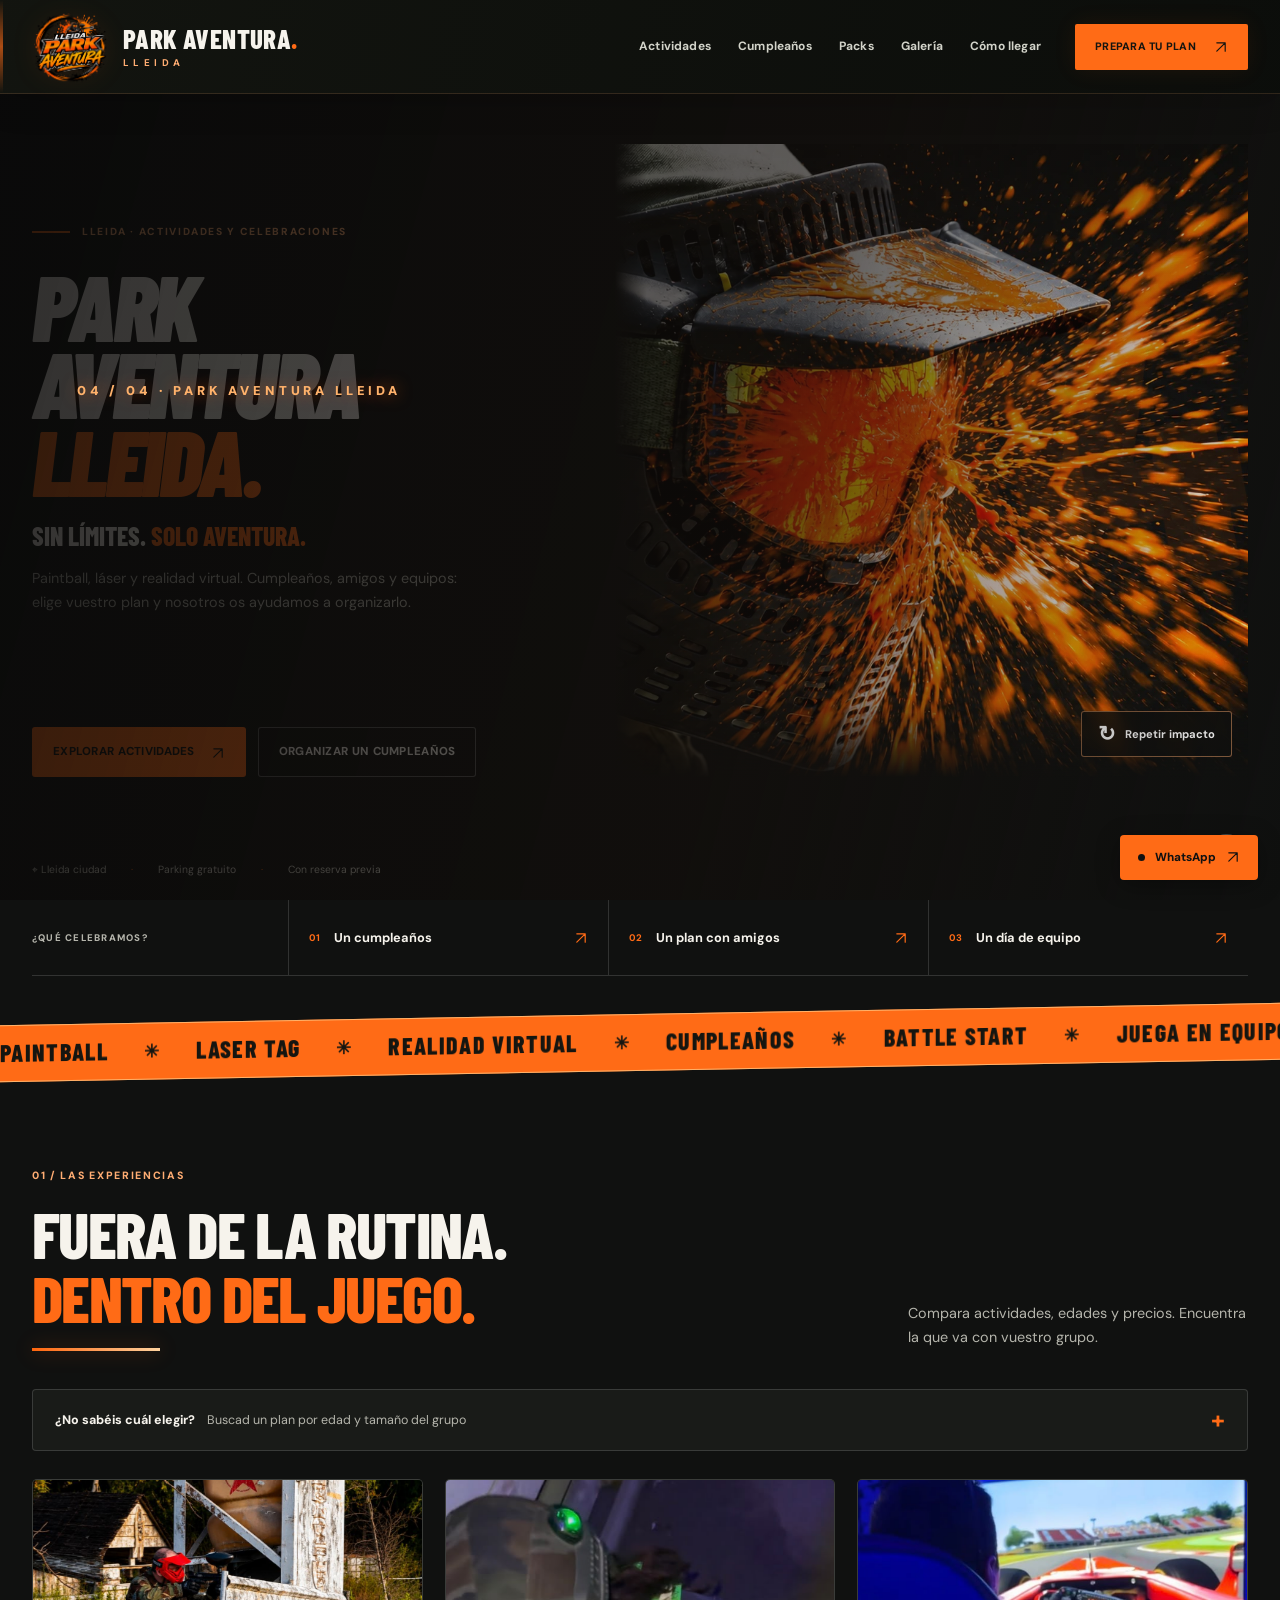
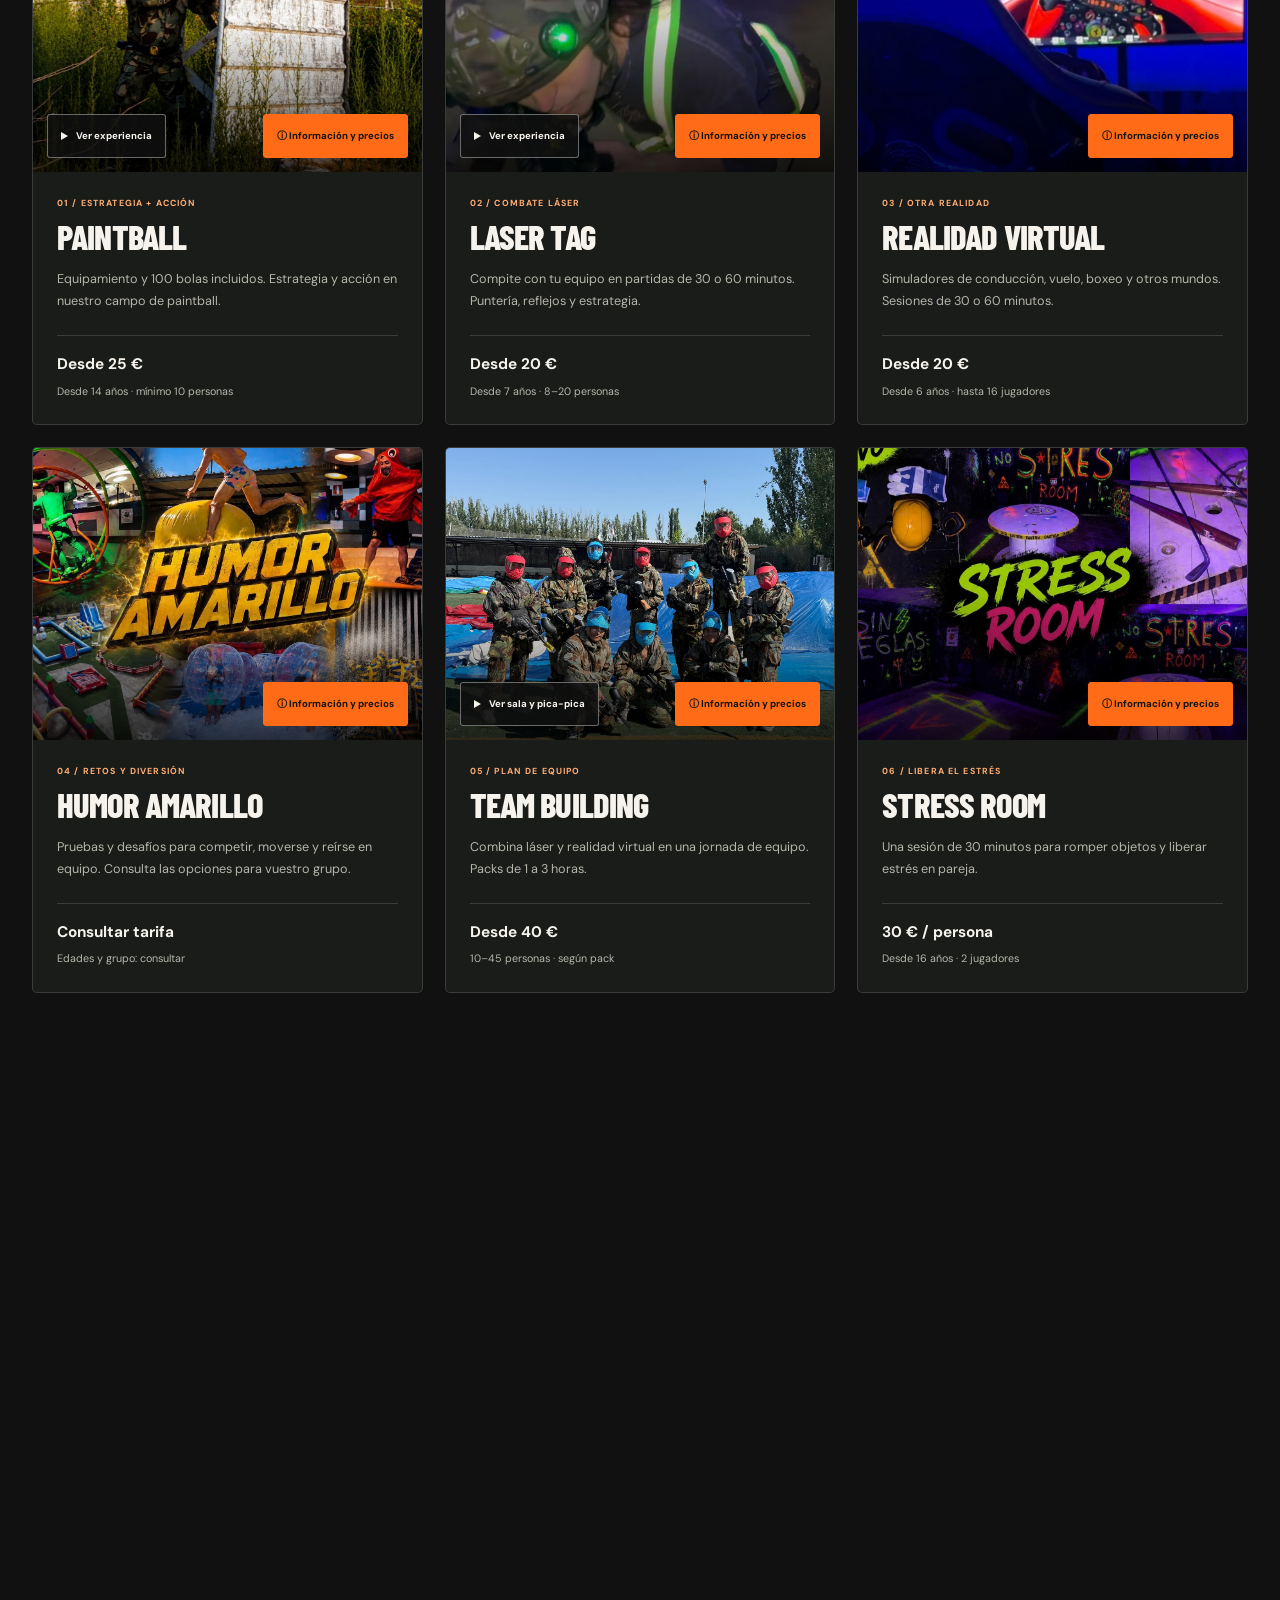
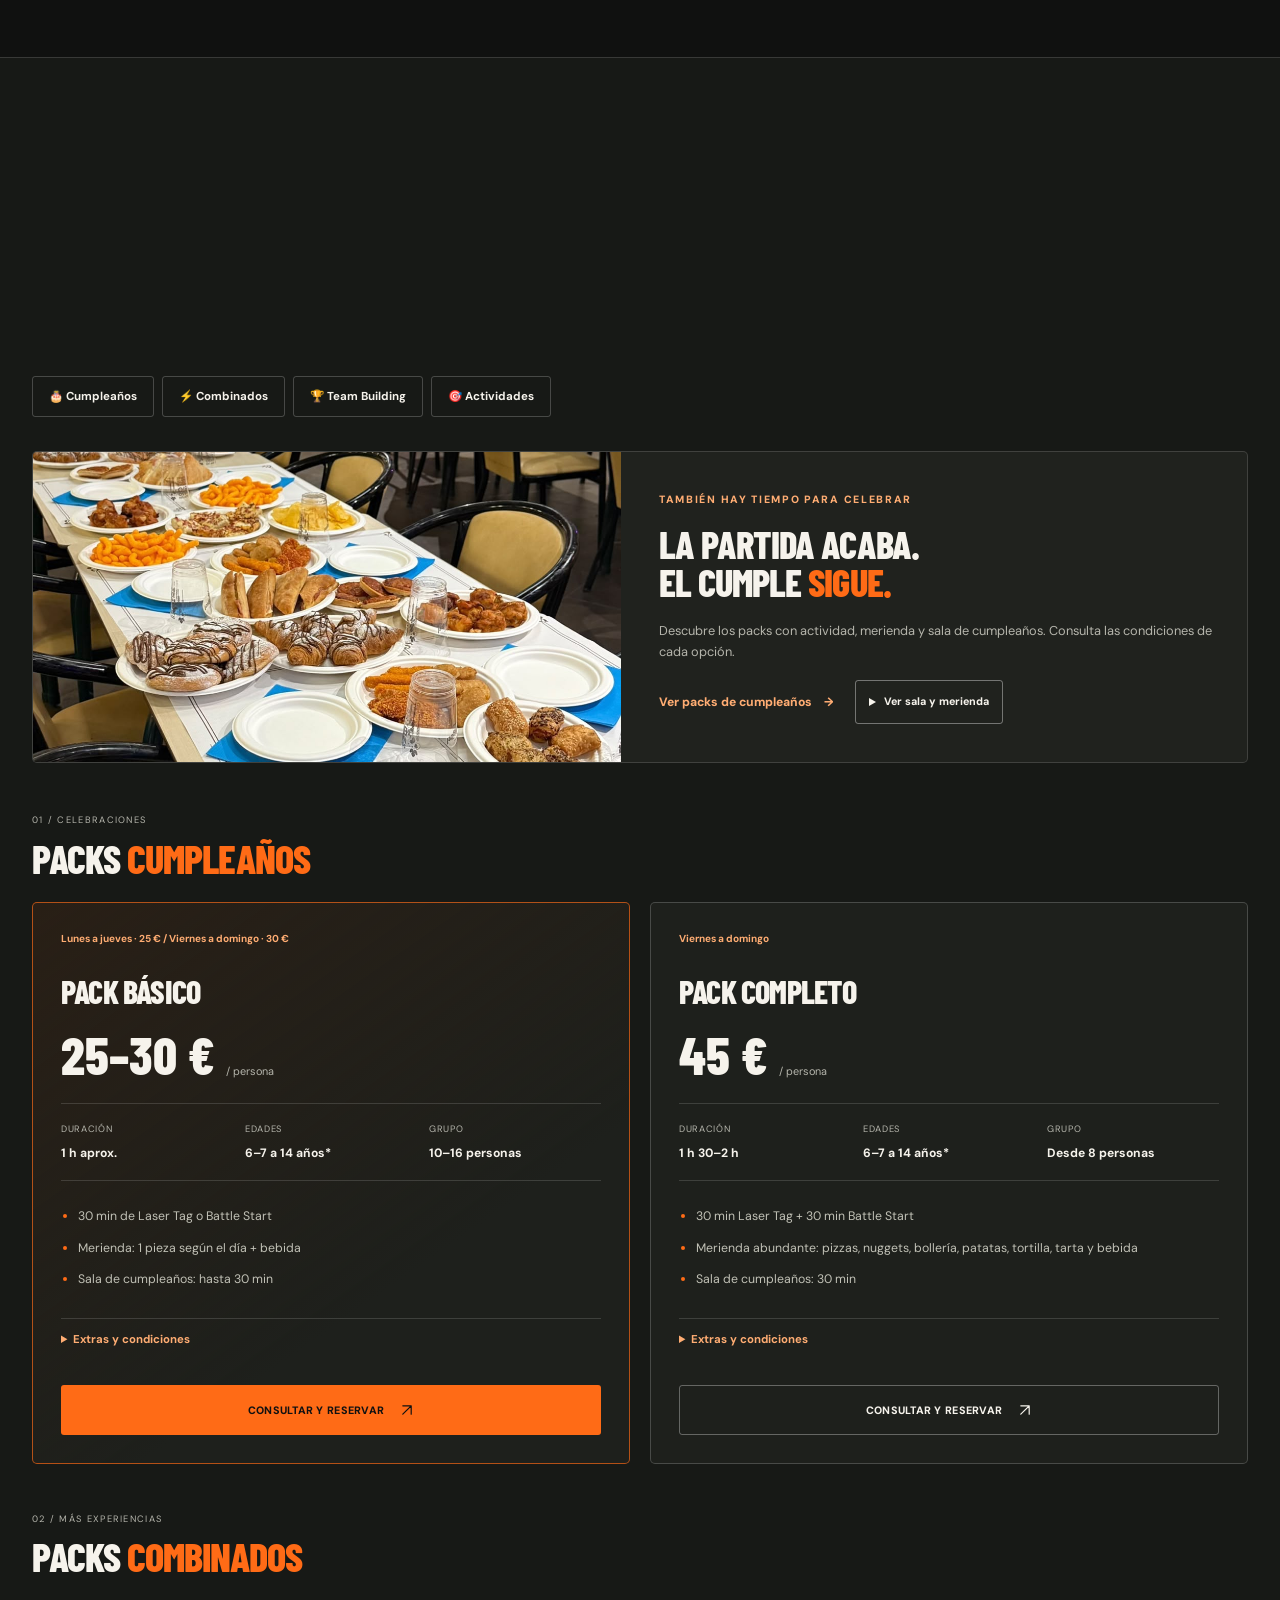
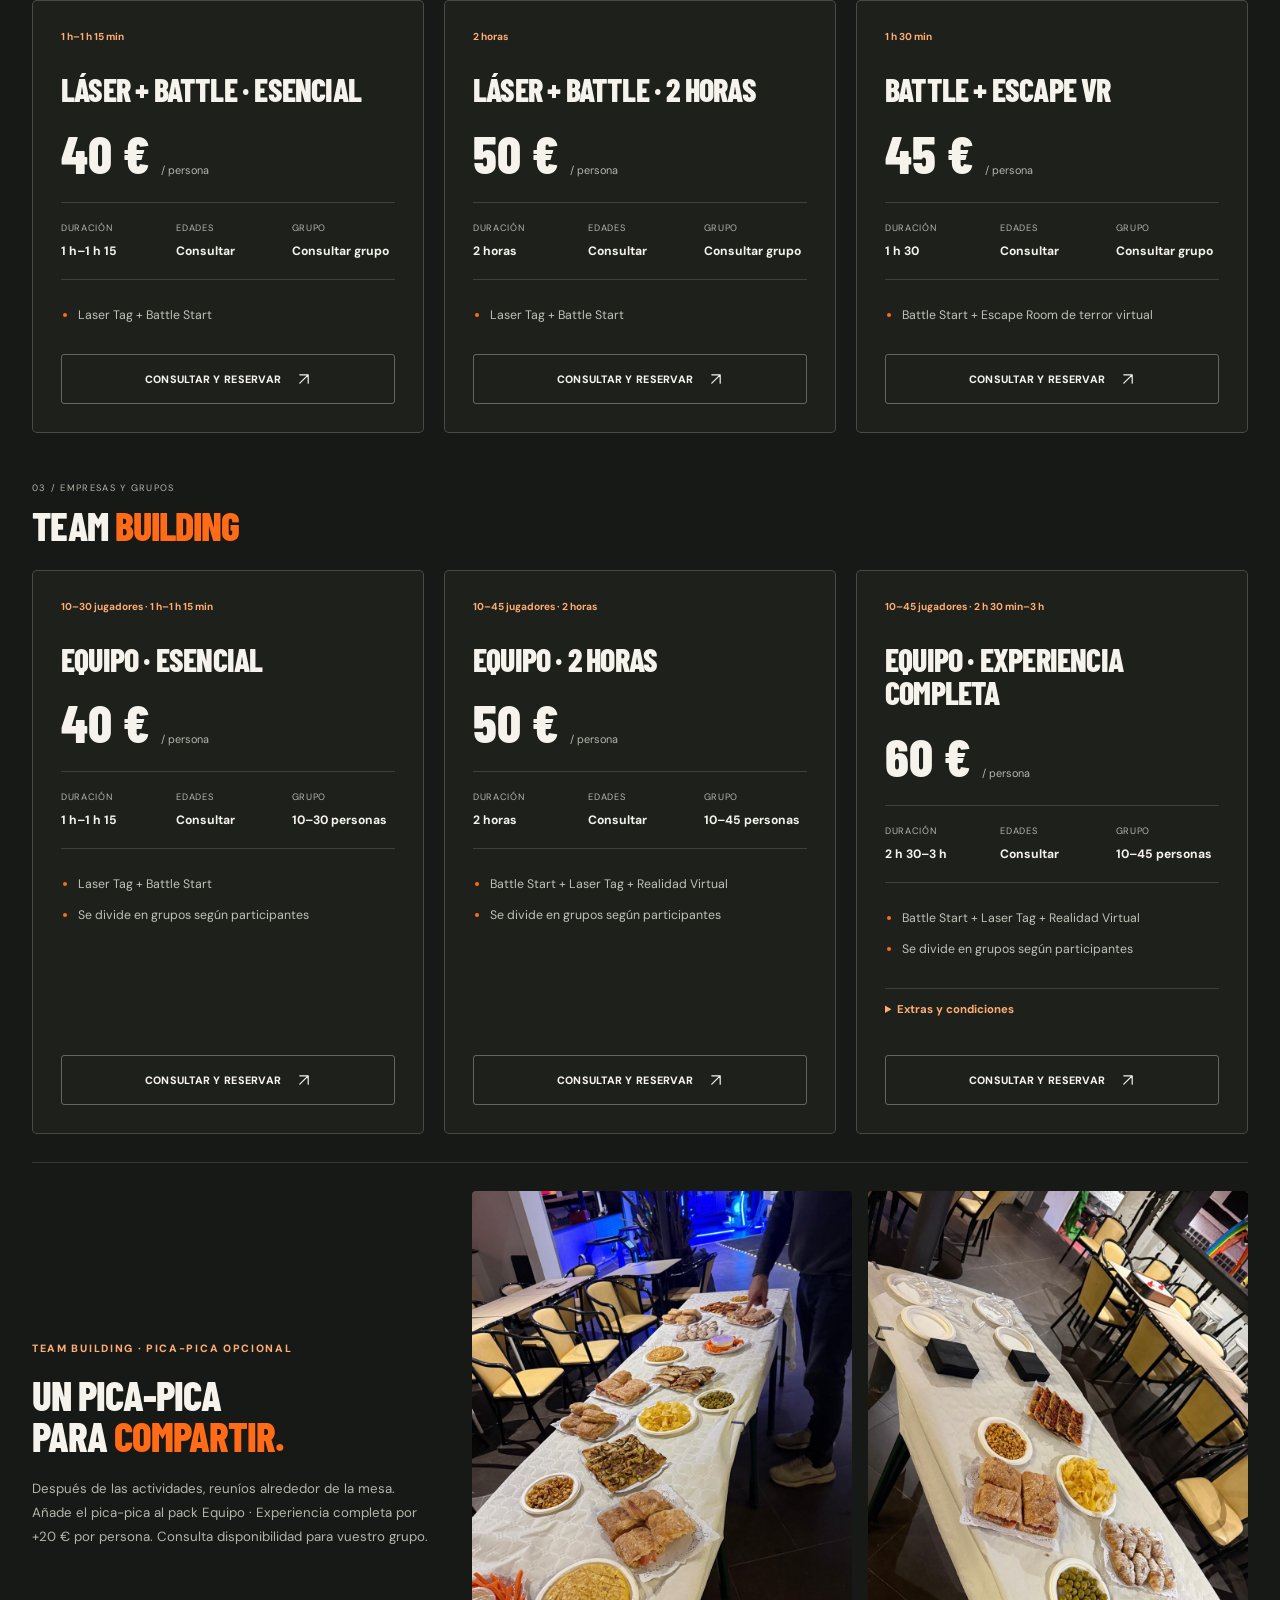
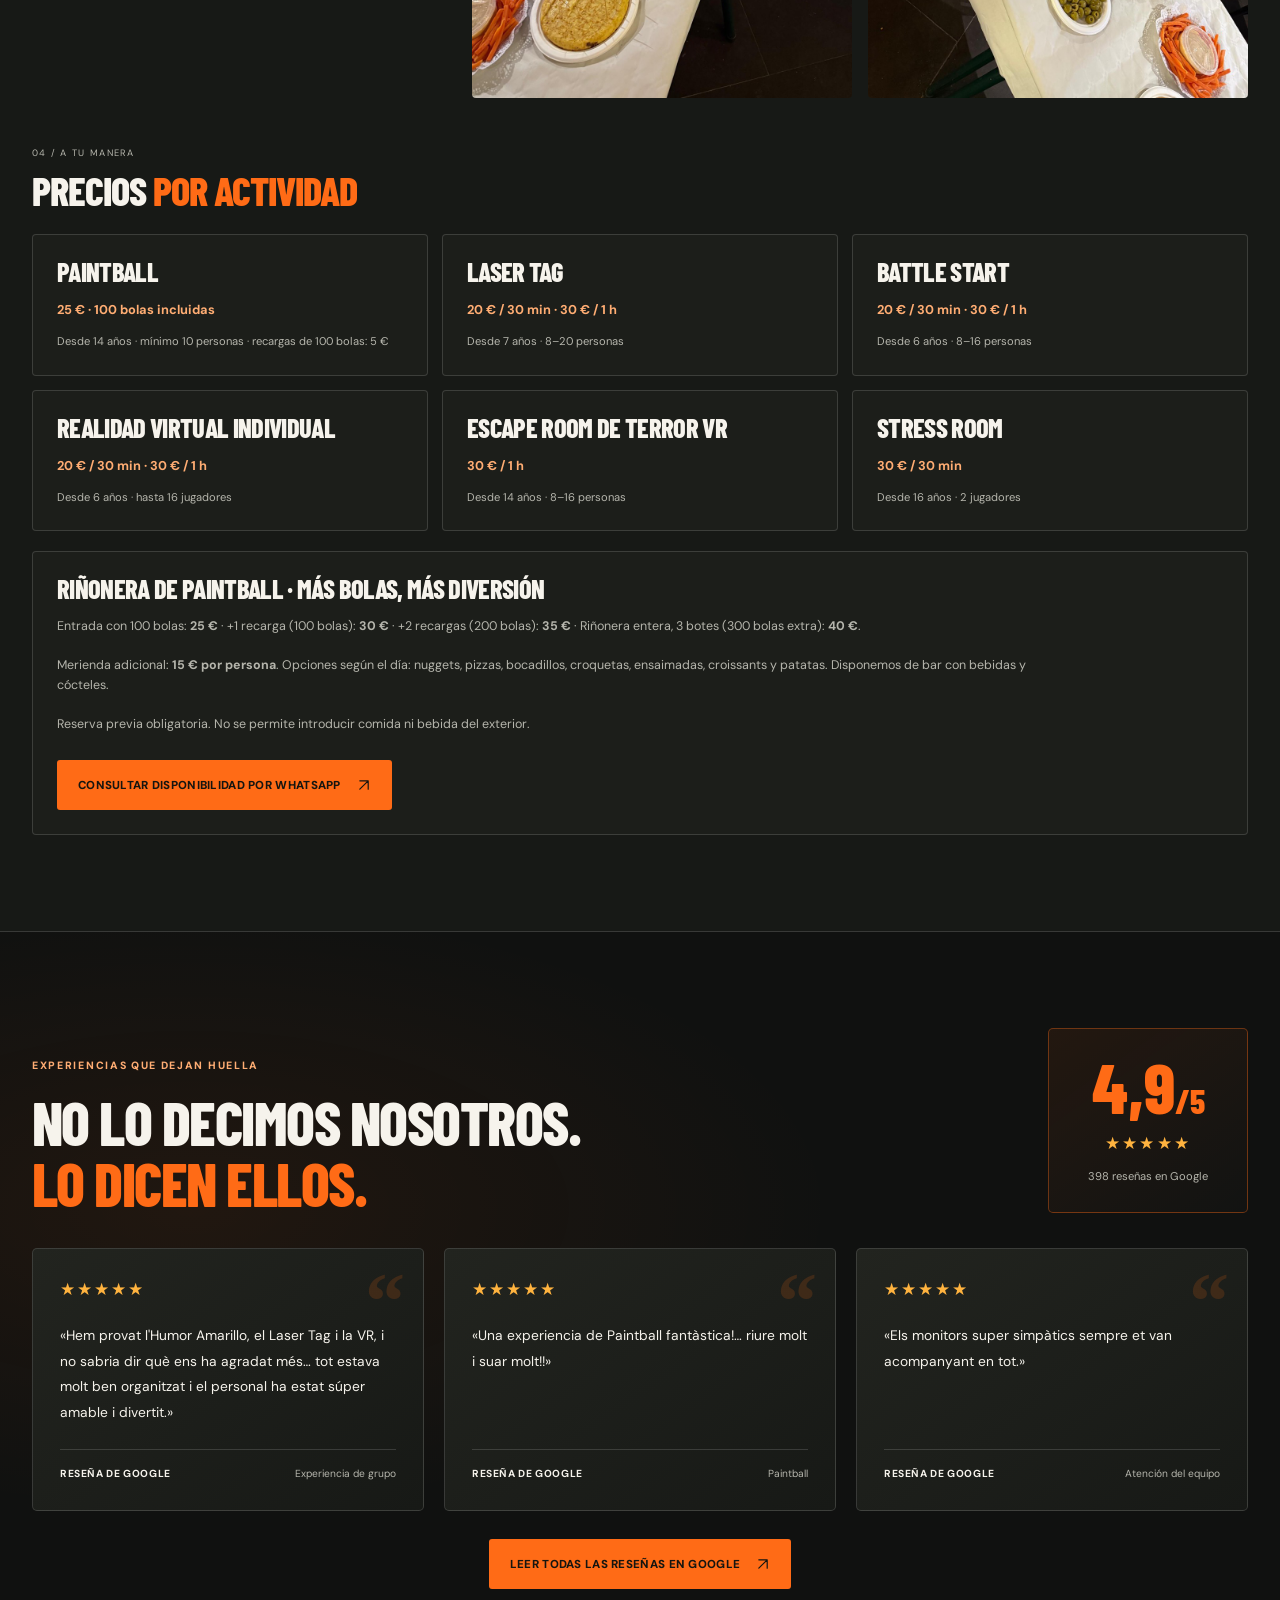
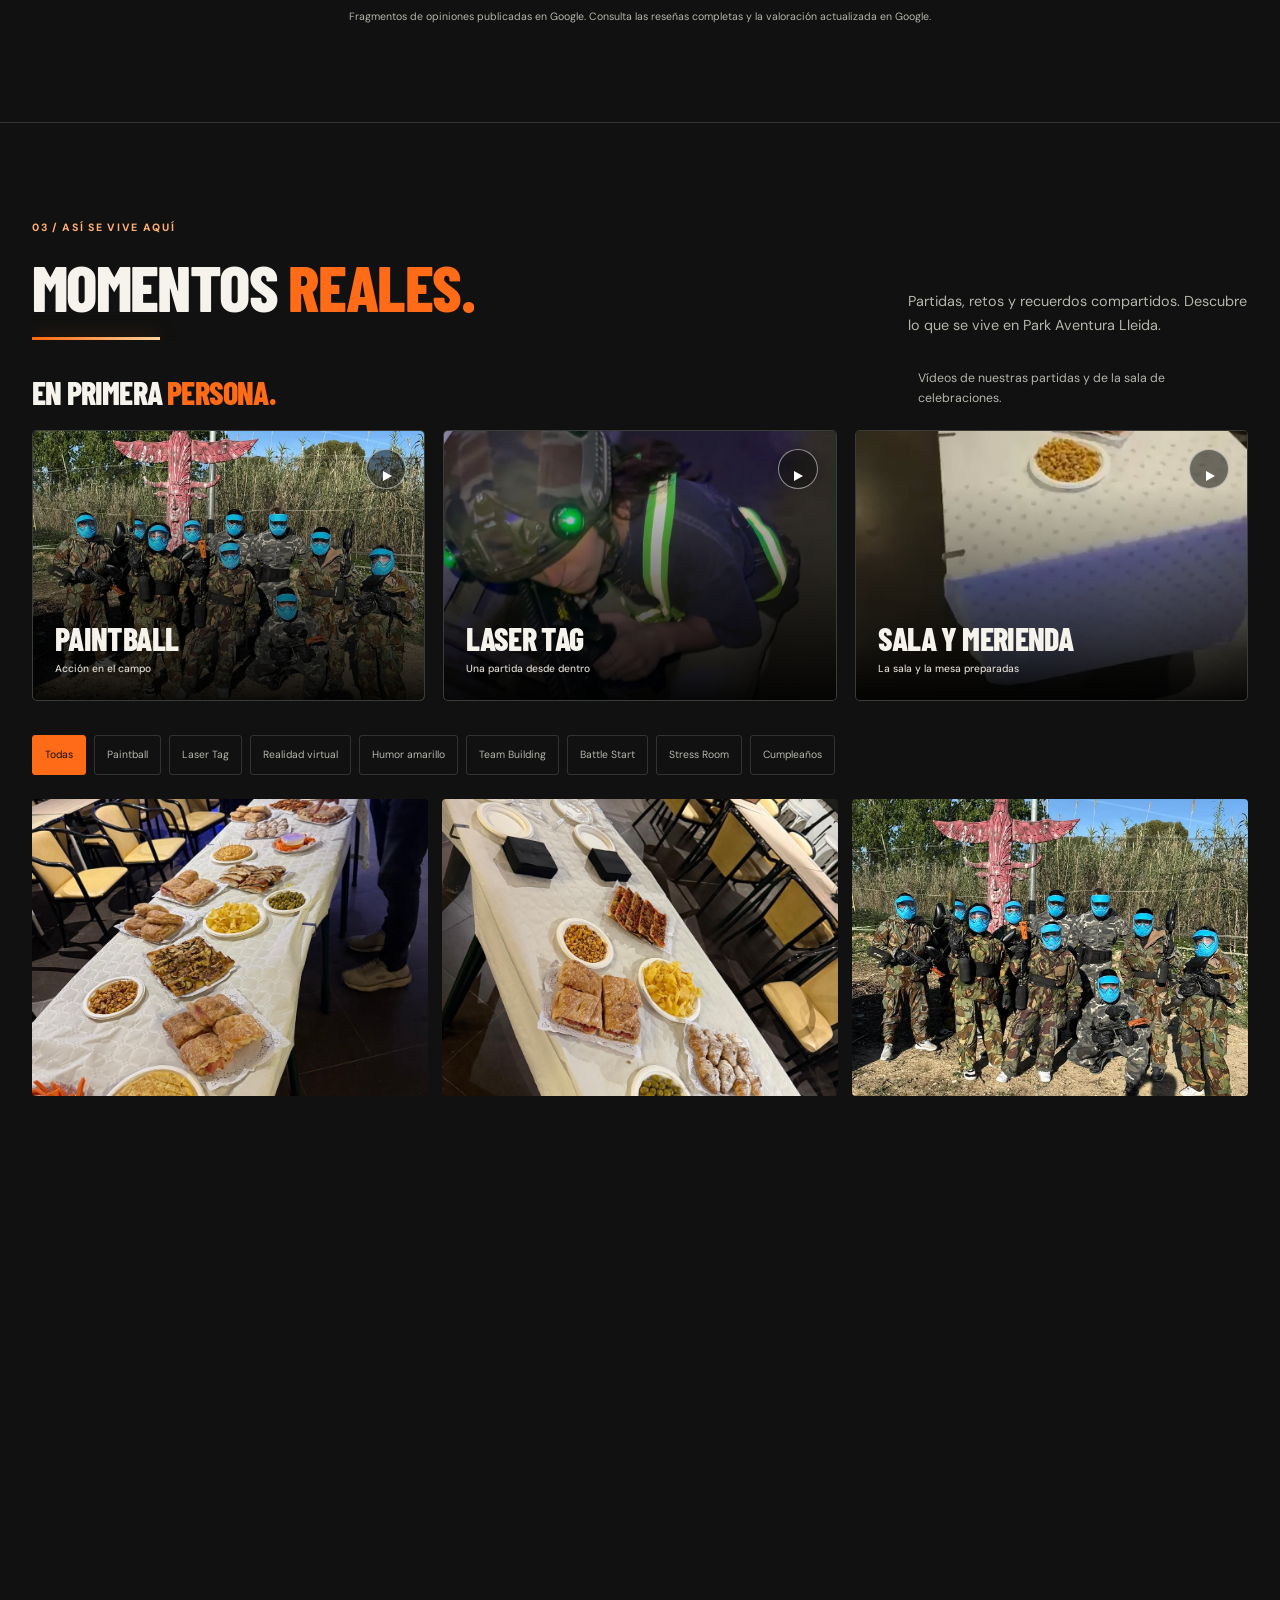
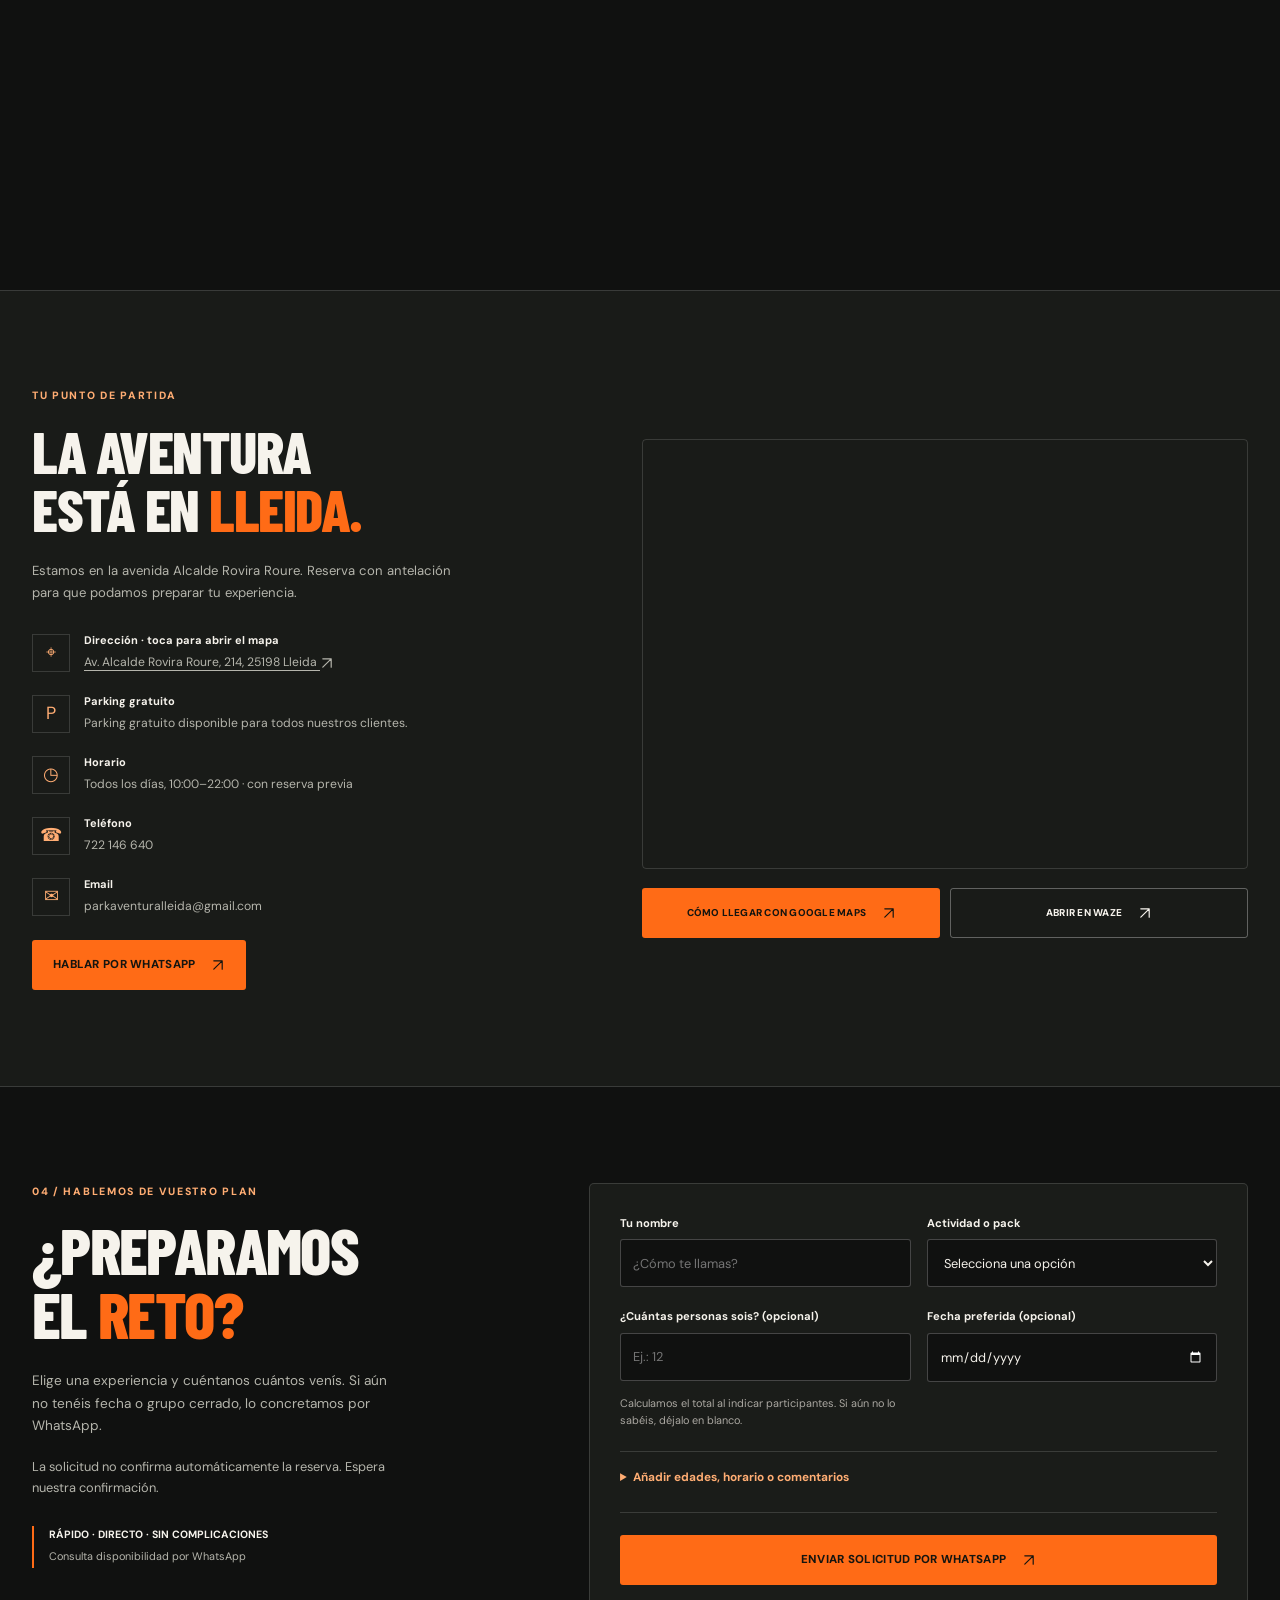
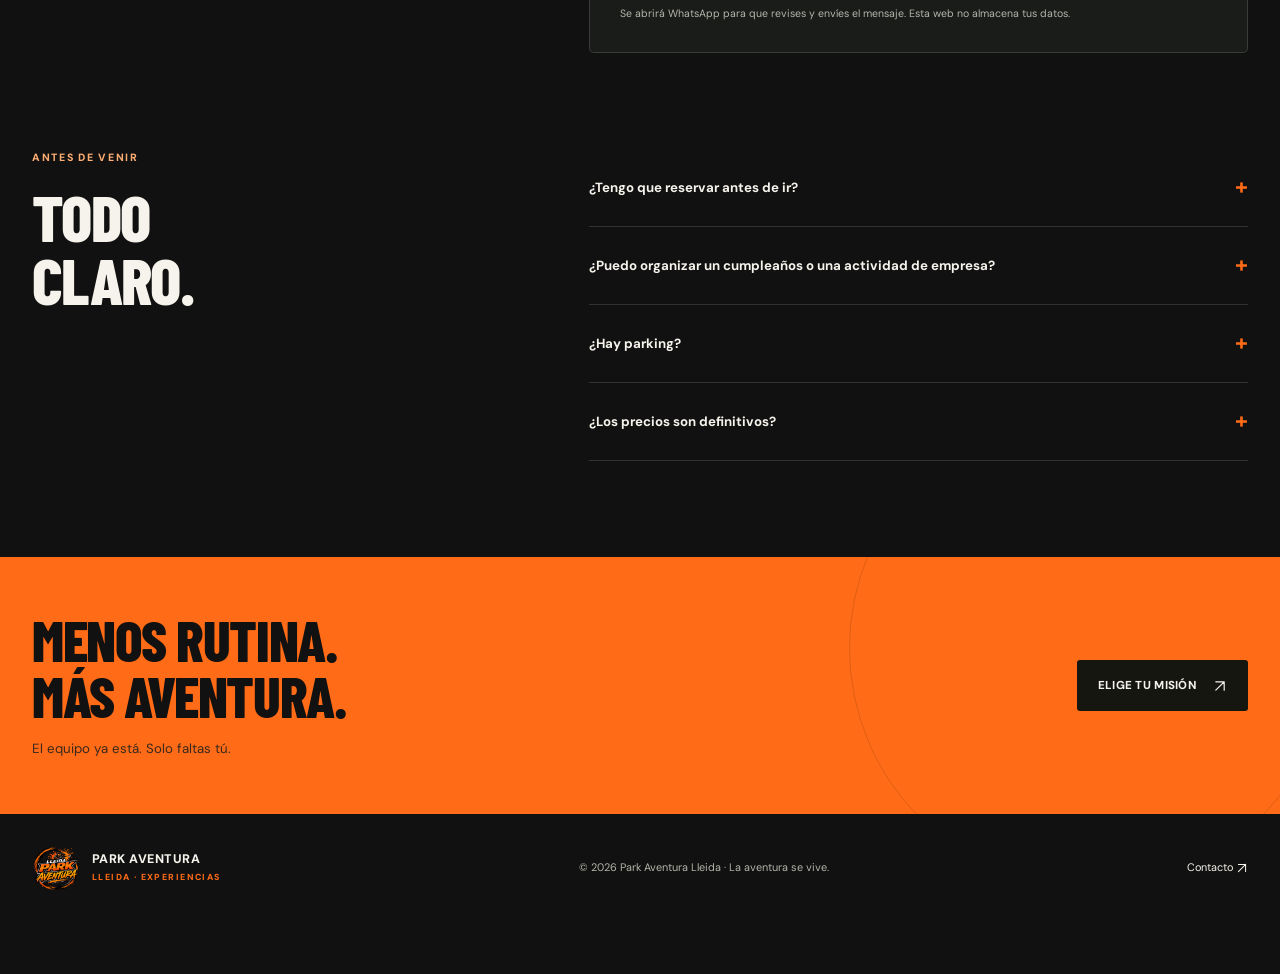
==== index.html @ 57fc7995 "Add room video to Team Building activity card" ====
<!doctype html>
<html lang="es">
<head>
<meta charset="utf-8">
<meta name="viewport" content="width=device-width,initial-scale=1">
<meta name="theme-color" content="#101010">
<title>Park Aventura Lleida — Sin límites. Solo aventura.</title>
<meta name="description" content="Paintball, Laser Tag y realidad virtual en Lleida. Compara actividades y packs de cumpleaños desde 25 € por persona. Consulta edades, precios y reserva por WhatsApp.">
<meta property="og:title" content="Park Aventura Lleida — Sin límites. Solo aventura.">
<meta property="og:description" content="Acción, retos y experiencias para compartir en Lleida.">
<link rel="preconnect" href="https://fonts.googleapis.com">
<link rel="preconnect" href="https://fonts.gstatic.com" crossorigin>
<link href="https://fonts.googleapis.com/css2?family=Barlow+Condensed:wght@500;600;700;800;900&family=DM+Sans:wght@400;500;600;700;800&display=swap" rel="stylesheet">

<script src="/activity-catalog.js?v=4" defer></script>
<script src="/interactive.js?v=8" defer></script>
<script src="/booking-planner.js?v=7" defer></script>
<script src="/adventure-finder.js?v=7" defer></script>

<link rel="stylesheet" href="/adventure-finder.css?v=4">
<link rel="stylesheet" href="/booking-planner.css?v=4">
<link rel="stylesheet" href="/home.css?v=9">
<link rel="stylesheet" href="/scroll-effects.css?v=5">
<link rel="stylesheet" href="/experience-motion.css?v=5">
<link rel="stylesheet" href="/cinematic.css?v=5">
<script src="/scroll-effects.js?v=7" defer></script>
<script src="/experience-motion.js?v=5" defer></script>
<script src="/cinematic.js?v=5" defer></script>
<link rel="preload" as="image" href="/assets/paintball-impact.webp">
<link rel="stylesheet" href="/paintball-hero.css?v=2">
<script src="/paintball-hero.js?v=2" defer></script>
</head>
<body>
<a class="skip-link" href="#misiones">Saltar al contenido</a>
<div class="topline" id="scrollProgress" aria-hidden="true"></div><div class="cursor-glow" id="cursorGlow" aria-hidden="true"></div>
<header class="nav"><div class="wrap navin">
<a class="brand header-brand" href="#inicio" aria-label="Park Aventura Lleida, inicio"><img class="header-logo" src="/logo-park-aventura.png" width="76" height="76" alt="" fetchpriority="high"><span class="header-wordmark"><strong>PARK AVENTURA<span class="brand-period">.</span></strong><span class="header-location">LLEIDA</span></span></a>
<button class="menu" id="menu" aria-label="Abrir menú" aria-expanded="false">☰</button>
<nav class="links" id="links" aria-label="Navegación principal"><a href="#misiones">Actividades</a><a href="#packs-cumple">Cumpleaños</a><a href="#packs">Packs</a><a href="#galeria">Galería</a><a href="#ubicacion">Cómo llegar</a><a class="btn primary header-reserve" href="#reservar">Prepara tu plan <svg class="icon-arrow" viewBox="0 0 20 20" width="16" height="16" fill="none" aria-hidden="true" focusable="false"><path d="M4 16 16 4M4 4h12v12" stroke="currentColor" stroke-width="1.7" stroke-linecap="round" stroke-linejoin="round"/></svg></a></nav>
</div></header>
<main>

<section class="chapter impact-hero" id="inicio" data-chapter-page="0">
<div class="chapter-inner impact-layout">
<div class="impact-copy"><span class="chapter-label">LLEIDA · ACTIVIDADES Y CELEBRACIONES</span><h1>PARK <br>AVENTURA<br><span class="orange">LLEIDA.</span></h1><p class="hero-slogan">SIN LÍMITES. <span class="orange">SOLO AVENTURA.</span></p><p>Paintball, láser y realidad virtual. Cumpleaños, amigos y equipos: elige vuestro plan y nosotros os ayudamos a organizarlo.</p></div>
<div class="impact-scene" id="paintballScene">
<div class="impact-photo impact-after" role="img" aria-label="Impacto de paintball con salpicadura de pintura naranja"></div>
<video class="impact-video" id="paintballImpactVideo" muted playsinline preload="auto" disablepictureinpicture aria-hidden="true"><source src="/assets/paintball-impact.mp4" type="video/mp4"></video>
<button type="button" class="impact-replay" id="paintballReplay" aria-label="Reproducir impacto de paintball"><span aria-hidden="true">↻</span> <span class="impact-button-label">Repetir impacto</span></button>
</div><div class="chapter-actions"><a class="btn primary" href="#misiones">Explorar actividades <span class="arrow" aria-hidden="true"><svg class="icon-arrow" viewBox="0 0 20 20" width="16" height="16" fill="none" aria-hidden="true" focusable="false"><path d="M4 16 16 4M4 4h12v12" stroke="currentColor" stroke-width="1.7" stroke-linecap="round" stroke-linejoin="round"/></svg></span></a><a class="btn ghost" href="#packs-cumple">Organizar un cumpleaños</a></div>
</div>
<div class="hero-facts"><span>⌖ Lleida ciudad</span><span>Parking gratuito</span><span>Con reserva previa</span></div><a class="hero-scroll" href="#misiones" aria-label="Explorar las actividades">↓</a>
</section>
<nav class="plan-shortcuts wrap" aria-label="Encuentra tu tipo de plan">
<span class="shortcut-label">¿QUÉ CELEBRAMOS?</span>
<a href="#packs-cumple"><span>01</span> Un cumpleaños <b aria-hidden="true"><svg class="icon-arrow" viewBox="0 0 20 20" width="16" height="16" fill="none" aria-hidden="true" focusable="false"><path d="M4 16 16 4M4 4h12v12" stroke="currentColor" stroke-width="1.7" stroke-linecap="round" stroke-linejoin="round"/></svg></b></a>
<a href="#packs-combinados"><span>02</span> Un plan con amigos <b aria-hidden="true"><svg class="icon-arrow" viewBox="0 0 20 20" width="16" height="16" fill="none" aria-hidden="true" focusable="false"><path d="M4 16 16 4M4 4h12v12" stroke="currentColor" stroke-width="1.7" stroke-linecap="round" stroke-linejoin="round"/></svg></b></a>
<a href="#packs-empresas"><span>03</span> Un día de equipo <b aria-hidden="true"><svg class="icon-arrow" viewBox="0 0 20 20" width="16" height="16" fill="none" aria-hidden="true" focusable="false"><path d="M4 16 16 4M4 4h12v12" stroke="currentColor" stroke-width="1.7" stroke-linecap="round" stroke-linejoin="round"/></svg></b></a>
</nav>


<div class="adventure-ticker" aria-hidden="true"><div class="adventure-ticker-track"><div class="ticker-group"><span>PAINTBALL<i>✳</i></span><span>LASER TAG<i>✳</i></span><span>REALIDAD VIRTUAL<i>✳</i></span><span>CUMPLEAÑOS<i>✳</i></span><span>BATTLE START<i>✳</i></span><span>JUEGA EN EQUIPO<i>✳</i></span></div><div class="ticker-group"><span>PAINTBALL<i>✳</i></span><span>LASER TAG<i>✳</i></span><span>REALIDAD VIRTUAL<i>✳</i></span><span>CUMPLEAÑOS<i>✳</i></span><span>BATTLE START<i>✳</i></span><span>JUEGA EN EQUIPO<i>✳</i></span></div></div></div>

<section class="section" id="misiones" data-chapter-page="1"><div class="wrap mission-layout"><div class="section-heading"><div><span class="eyebrow">01 / Las experiencias</span><h2>FUERA DE LA RUTINA.<br><span class="orange">DENTRO DEL JUEGO.</span></h2></div><p>Compara actividades, edades y precios. Encuentra la que va con vuestro grupo.</p></div>
<details class="finder-disclosure"><summary><span>¿No sabéis cuál elegir?</span> Buscad un plan por edad y tamaño del grupo <b aria-hidden="true">+</b></summary><div id="planFinderHost"></div></details>
<div class="mission-list">
<article class="mission-card reveal" id="detalle-paintball"><div class="mission-info" data-num="01"><span class="mission-type">01 / Estrategia + acción</span><h3>Paintball</h3><p>Equipamiento y 100 bolas incluidos. Estrategia y acción en nuestro campo de paintball.</p><div class="activity-facts"><strong>Desde 25 €</strong><span>Desde 14 años · mínimo 10 personas</span></div></div><div class="mission-photo"><img loading="lazy" decoding="async" src="/PHOTO-2026-11-07-14-44-31.jpg" style="object-position:42% 50%" alt="Jugador de Paintball entre los refugios del campo"><button class="video-trigger" type="button" data-video-title="Paintball" aria-label="Ver vídeo de Paintball"><span class="play-icon">▶</span><span>Ver experiencia</span></button><button class="info-trigger" type="button" data-activity-info="paintball">ⓘ Información y precios</button></div></article>
<article class="mission-card reveal d1" id="detalle-laser"><div class="mission-info" data-num="02"><span class="mission-type">02 / Combate láser</span><h3>Laser Tag</h3><p>Compite con tu equipo en partidas de 30 o 60 minutos. Puntería, reflejos y estrategia.</p><div class="activity-facts"><strong>Desde 20 €</strong><span>Desde 7 años · 8–20 personas</span></div></div><div class="mission-photo"><img loading="lazy" decoding="async" src="/PHOTO-2026-11-07-14-41-48.jpg" style="object-position:50% 40%" alt="Jugador de Laser Tag junto a un obstáculo"><button class="video-trigger" type="button" data-video-title="Laser Tag" aria-label="Ver vídeo de Laser Tag"><span class="play-icon">▶</span><span>Ver experiencia</span></button><button class="info-trigger" type="button" data-activity-info="laser">ⓘ Información y precios</button></div></article>
<article class="mission-card reveal d2" id="detalle-vr"><div class="mission-info" data-num="03"><span class="mission-type">03 / Otra realidad</span><h3>Realidad virtual</h3><p>Simuladores de conducción, vuelo, boxeo y otros mundos. Sesiones de 30 o 60 minutos.</p><div class="activity-facts"><strong>Desde 20 €</strong><span>Desde 6 años · hasta 16 jugadores</span></div></div><div class="mission-photo"><img loading="lazy" decoding="async" src="/PHOTO-2026-11-07-14-41-48%20%282%29.jpg" style="object-position:50% 38%" alt="Experiencia con el simulador de Fórmula 1"><button class="info-trigger" type="button" data-activity-info="vr">ⓘ Información y precios</button></div></article>
<article class="mission-card reveal" id="detalle-humor"><div class="mission-info" data-num="04"><span class="mission-type">04 / Retos y diversión</span><h3>Humor Amarillo</h3><p>Pruebas y desafíos para competir, moverse y reírse en equipo. Consulta las opciones para vuestro grupo.</p><div class="activity-facts"><strong>Consultar tarifa</strong><span>Edades y grupo: consultar</span></div></div><div class="mission-photo"><img loading="lazy" src="/68a72b4f-8c0d-4ac8-a0e1-678f77be4cb8.jpeg" alt="Pruebas y retos de Humor Amarillo"><button class="info-trigger" type="button" data-activity-info="humor">ⓘ Información y precios</button></div></article>
<article class="mission-card reveal d1" id="detalle-team"><div class="mission-info" data-num="05"><span class="mission-type">05 / Plan de equipo</span><h3>Team Building</h3><p>Combina láser y realidad virtual en una jornada de equipo. Packs de 1 a 3 horas.</p><div class="activity-facts"><strong>Desde 40 €</strong><span>10–45 personas · según pack</span></div></div><div class="mission-photo"><img loading="lazy" src="/PHOTO-2026-11-07-14-44-30%20%283%29.jpg" alt="Grupo de participantes preparado en el campo de paintball"><button class="video-trigger" type="button" data-video-title="Sala y merienda" data-video-pack="Team Building 03" aria-label="Ver vídeo de la sala y el pica-pica de Team Building"><span class="play-icon" aria-hidden="true">▶</span><span>Ver sala y pica-pica</span></button><button class="info-trigger" type="button" data-activity-info="team">ⓘ Información y precios</button></div></article>
<article class="mission-card reveal d2" id="detalle-stress"><div class="mission-info" data-num="06"><span class="mission-type">06 / Libera el estrés</span><h3>Stress Room</h3><p>Una sesión de 30 minutos para romper objetos y liberar estrés en pareja.</p><div class="activity-facts"><strong>30 € / persona</strong><span>Desde 16 años · 2 jugadores</span></div></div><div class="mission-photo"><img loading="lazy" src="/71c502fc-5d83-4906-82e7-ec57e4964306.jpeg" alt="Sala Stress Room de Park Aventura Lleida"><button class="info-trigger" type="button" data-activity-info="stress">ⓘ Información y precios</button></div></article>
<article class="mission-card reveal d3" id="detalle-battle"><div class="mission-info" data-num="07"><span class="mission-type">07 / Acción y estrategia</span><h3>Battle Start</h3><p>Realidad virtual multijugador: misiones, competición y coordinación con todo tu equipo.</p><div class="activity-facts"><strong>Desde 20 €</strong><span>Desde 6 años · 8–16 personas</span></div></div><div class="mission-photo"><img loading="lazy" decoding="async" src="/PHOTO-2026-11-07-14-41-48%20%281%29.jpg" style="object-position:50% 54%" alt="Partida de realidad virtual multijugador en Park Aventura Lleida"><button class="info-trigger" type="button" data-activity-info="battle">ⓘ Información y precios</button></div></article>
</div></div></section>
<section class="section packs-section" id="packs"><div class="wrap"><div class="section-heading reveal"><div><span class="eyebrow">02 / Más de un motivo para venir</span><h2>VUESTRO PLAN.<br><span class="orange">TODO JUNTO.</span></h2></div><p>Todos los precios son por persona. Combina actividades y consulta disponibilidad por WhatsApp.</p></div>
<div class="pack-navigation" aria-label="Categorías de packs"><a href="#packs-cumple">🎂 Cumpleaños</a><a href="#packs-combinados">⚡ Combinados</a><a href="#packs-empresas">🏆 Team Building</a><a href="#packs-actividades">🎯 Actividades</a></div><div class="celebration-photo"><img src="/PHOTO-2026-11-07-14-45-28.jpg" loading="lazy" decoding="async" alt="Sala con la mesa y la merienda preparadas para una celebración"><div><span class="eyebrow">También hay tiempo para celebrar</span><h3>LA PARTIDA ACABA.<br>EL CUMPLE <span class="orange">SIGUE.</span></h3><p>Descubre los packs con actividad, merienda y sala de cumpleaños. Consulta las condiciones de cada opción.</p><div class="celebration-actions"><a class="text-link" href="#packs-cumple">Ver packs de cumpleaños <span aria-hidden="true">→</span></a><button class="video-trigger celebration-video" type="button" data-video-title="Sala y merienda" aria-label="Ver vídeo de la sala y la merienda"><span class="play-icon" aria-hidden="true">▶</span><span>Ver sala y merienda</span></button></div></div></div><div class="pack-category" id="packs-cumple"><div class="category-kicker">01 / Celebraciones</div><h3 style="margin:0 0 24px">PACKS <span class="orange">CUMPLEAÑOS</span></h3><div class="packs">
<article class="pack featured reveal"><span class="pack-tag">Lunes a jueves · 25 € / Viernes a domingo · 30 €</span><h3>Pack Básico</h3><div class="pack-price">25–30 € <small>/ persona</small></div><dl class="pack-facts"><div><dt>Duración</dt><dd>1 h aprox.</dd></div><div><dt>Edades</dt><dd>6–7 a 14 años*</dd></div><div><dt>Grupo</dt><dd>10–16 personas</dd></div></dl><ul><li>30 min de Laser Tag o Battle Start</li><li>Merienda: 1 pieza según el día + bebida</li><li>Sala de cumpleaños: hasta 30 min</li></ul><details class="pack-extras"><summary>Extras y condiciones</summary><p>30 min adicionales de sala: +5 € por niño. *La edad mínima depende de la actividad: Battle Start desde 6 años y Laser Tag desde 7 años.</p></details><a class="btn choose" data-pack="Pack Básico" href="#reservar">Consultar y reservar <svg class="icon-arrow" viewBox="0 0 20 20" width="16" height="16" fill="none" aria-hidden="true" focusable="false"><path d="M4 16 16 4M4 4h12v12" stroke="currentColor" stroke-width="1.7" stroke-linecap="round" stroke-linejoin="round"/></svg></a></article>
<article class="pack reveal"><span class="pack-tag">Viernes a domingo</span><h3>Pack Completo</h3><div class="pack-price">45 € <small>/ persona</small></div><dl class="pack-facts"><div><dt>Duración</dt><dd>1 h 30–2 h</dd></div><div><dt>Edades</dt><dd>6–7 a 14 años*</dd></div><div><dt>Grupo</dt><dd>Desde 8 personas</dd></div></dl><ul><li>30 min Laser Tag + 30 min Battle Start</li><li>Merienda abundante: pizzas, nuggets, bollería, patatas, tortilla, tarta y bebida</li><li>Sala de cumpleaños: 30 min</li></ul><details class="pack-extras"><summary>Extras y condiciones</summary><p>Extras sujetos a disponibilidad: fútbol hinchable, toro mecánico, futbolín, billar, golf y karaoke. *La edad mínima depende de la actividad: Battle Start desde 6 años y Laser Tag desde 7 años; confirma la opción adecuada para tu grupo.</p></details><a class="btn ghost choose" data-pack="Pack Completo" href="#reservar">Consultar y reservar <svg class="icon-arrow" viewBox="0 0 20 20" width="16" height="16" fill="none" aria-hidden="true" focusable="false"><path d="M4 16 16 4M4 4h12v12" stroke="currentColor" stroke-width="1.7" stroke-linecap="round" stroke-linejoin="round"/></svg></a></article>
</div></div><div class="pack-category" id="packs-combinados"><div class="category-kicker">02 / Más experiencias</div><h3 style="margin:0 0 24px">PACKS <span class="orange">COMBINADOS</span></h3><div class="packs">
<article class="pack reveal"><span class="pack-tag">1 h–1 h 15 min</span><h3>Láser + Battle · Esencial</h3><div class="pack-price">40 € <small>/ persona</small></div><dl class="pack-facts"><div><dt>Duración</dt><dd>1 h–1 h 15</dd></div><div><dt>Edades</dt><dd>Consultar</dd></div><div><dt>Grupo</dt><dd>Consultar grupo</dd></div></dl><ul><li>Laser Tag + Battle Start</li></ul><a class="btn ghost choose" data-pack="Pack 1" href="#reservar">Consultar y reservar <svg class="icon-arrow" viewBox="0 0 20 20" width="16" height="16" fill="none" aria-hidden="true" focusable="false"><path d="M4 16 16 4M4 4h12v12" stroke="currentColor" stroke-width="1.7" stroke-linecap="round" stroke-linejoin="round"/></svg></a></article>
<article class="pack reveal"><span class="pack-tag">2 horas</span><h3>Láser + Battle · 2 horas</h3><div class="pack-price">50 € <small>/ persona</small></div><dl class="pack-facts"><div><dt>Duración</dt><dd>2 horas</dd></div><div><dt>Edades</dt><dd>Consultar</dd></div><div><dt>Grupo</dt><dd>Consultar grupo</dd></div></dl><ul><li>Laser Tag + Battle Start</li></ul><a class="btn ghost choose" data-pack="Pack 2" href="#reservar">Consultar y reservar <svg class="icon-arrow" viewBox="0 0 20 20" width="16" height="16" fill="none" aria-hidden="true" focusable="false"><path d="M4 16 16 4M4 4h12v12" stroke="currentColor" stroke-width="1.7" stroke-linecap="round" stroke-linejoin="round"/></svg></a></article>
<article class="pack reveal"><span class="pack-tag">1 h 30 min</span><h3>Battle + Escape VR</h3><div class="pack-price">45 € <small>/ persona</small></div><dl class="pack-facts"><div><dt>Duración</dt><dd>1 h 30</dd></div><div><dt>Edades</dt><dd>Consultar</dd></div><div><dt>Grupo</dt><dd>Consultar grupo</dd></div></dl><ul><li>Battle Start + Escape Room de terror virtual</li></ul><a class="btn ghost choose" data-pack="Pack 3" href="#reservar">Consultar y reservar <svg class="icon-arrow" viewBox="0 0 20 20" width="16" height="16" fill="none" aria-hidden="true" focusable="false"><path d="M4 16 16 4M4 4h12v12" stroke="currentColor" stroke-width="1.7" stroke-linecap="round" stroke-linejoin="round"/></svg></a></article>
</div></div><div class="pack-category" id="packs-empresas"><div class="category-kicker">03 / Empresas y grupos</div><h3 style="margin:0 0 24px">TEAM <span class="orange">BUILDING</span></h3><div class="packs">
<article class="pack reveal"><span class="pack-tag">10–30 jugadores · 1 h–1 h 15 min</span><h3>Equipo · Esencial</h3><div class="pack-price">40 € <small>/ persona</small></div><dl class="pack-facts"><div><dt>Duración</dt><dd>1 h–1 h 15</dd></div><div><dt>Edades</dt><dd>Consultar</dd></div><div><dt>Grupo</dt><dd>10–30 personas</dd></div></dl><ul><li>Laser Tag + Battle Start</li><li>Se divide en grupos según participantes</li></ul><a class="btn ghost choose" data-pack="Team Building 01" href="#reservar">Consultar y reservar <svg class="icon-arrow" viewBox="0 0 20 20" width="16" height="16" fill="none" aria-hidden="true" focusable="false"><path d="M4 16 16 4M4 4h12v12" stroke="currentColor" stroke-width="1.7" stroke-linecap="round" stroke-linejoin="round"/></svg></a></article>
<article class="pack reveal"><span class="pack-tag">10–45 jugadores · 2 horas</span><h3>Equipo · 2 horas</h3><div class="pack-price">50 € <small>/ persona</small></div><dl class="pack-facts"><div><dt>Duración</dt><dd>2 horas</dd></div><div><dt>Edades</dt><dd>Consultar</dd></div><div><dt>Grupo</dt><dd>10–45 personas</dd></div></dl><ul><li>Battle Start + Laser Tag + Realidad Virtual</li><li>Se divide en grupos según participantes</li></ul><a class="btn ghost choose" data-pack="Team Building 02" href="#reservar">Consultar y reservar <svg class="icon-arrow" viewBox="0 0 20 20" width="16" height="16" fill="none" aria-hidden="true" focusable="false"><path d="M4 16 16 4M4 4h12v12" stroke="currentColor" stroke-width="1.7" stroke-linecap="round" stroke-linejoin="round"/></svg></a></article>
<article class="pack reveal"><span class="pack-tag">10–45 jugadores · 2 h 30 min–3 h</span><h3>Equipo · Experiencia completa</h3><div class="pack-price">60 € <small>/ persona</small></div><dl class="pack-facts"><div><dt>Duración</dt><dd>2 h 30–3 h</dd></div><div><dt>Edades</dt><dd>Consultar</dd></div><div><dt>Grupo</dt><dd>10–45 personas</dd></div></dl><ul><li>Battle Start + Laser Tag + Realidad Virtual</li><li>Se divide en grupos según participantes</li></ul><details class="pack-extras"><summary>Extras y condiciones</summary><p>Pica-pica opcional: +20 € por persona. Consulta disponibilidad para vuestro grupo.</p></details><a class="btn ghost choose" data-pack="Team Building 03" href="#reservar">Consultar y reservar <svg class="icon-arrow" viewBox="0 0 20 20" width="16" height="16" fill="none" aria-hidden="true" focusable="false"><path d="M4 16 16 4M4 4h12v12" stroke="currentColor" stroke-width="1.7" stroke-linecap="round" stroke-linejoin="round"/></svg></a></article>
</div>
<div class="team-meal" aria-labelledby="team-meal-title">
  <div class="team-meal-copy"><span class="eyebrow">Team Building · Pica-pica opcional</span><h4 id="team-meal-title">UN PICA-PICA<br>PARA <span class="orange">COMPARTIR.</span></h4><p>Después de las actividades, reuníos alrededor de la mesa. Añade el pica-pica al pack Equipo · Experiencia completa por +20 € por persona. Consulta disponibilidad para vuestro grupo.</p></div>
  <div class="team-meal-photos">
    <button type="button" class="home-gallery-item team-meal-photo" aria-label="Ampliar fotografía: mesa de pica-pica para Team Building"><img src="/assets/team-building-pica-pica-1.jpg" width="960" height="1280" loading="lazy" decoding="async" alt="Mesa de pica-pica con bocadillos, tortilla, cocas y aperitivos para Team Building"></button>
    <button type="button" class="home-gallery-item team-meal-photo" aria-label="Ampliar fotografía: aperitivos y sala para grupos"><img src="/assets/team-building-pica-pica-2.jpg" width="960" height="1280" loading="lazy" decoding="async" alt="Pica-pica con bocadillos, bollería, aceitunas y patatas preparado en la sala para grupos"></button>
  </div>
</div>
</div><div class="pack-category" id="packs-actividades"><div class="category-kicker">04 / A tu manera</div><h3 style="margin:0 0 24px">PRECIOS <span class="orange">POR ACTIVIDAD</span></h3><div class="prices">
<article class="pricebox"><h3>Paintball</h3><div class="price-row"><b>25 € · 100 bolas incluidas</b></div><p class="price-note">Desde 14 años · mínimo 10 personas · recargas de 100 bolas: 5 €</p></article><article class="pricebox"><h3>Laser Tag</h3><div class="price-row"><b>20 € / 30 min · 30 € / 1 h</b></div><p class="price-note">Desde 7 años · 8–20 personas</p></article><article class="pricebox"><h3>Battle Start</h3><div class="price-row"><b>20 € / 30 min · 30 € / 1 h</b></div><p class="price-note">Desde 6 años · 8–16 personas</p></article><article class="pricebox"><h3>Realidad virtual individual</h3><div class="price-row"><b>20 € / 30 min · 30 € / 1 h</b></div><p class="price-note">Desde 6 años · hasta 16 jugadores</p></article><article class="pricebox"><h3>Escape Room de terror VR</h3><div class="price-row"><b>30 € / 1 h</b></div><p class="price-note">Desde 14 años · 8–16 personas</p></article><article class="pricebox"><h3>Stress Room</h3><div class="price-row"><b>30 € / 30 min</b></div><p class="price-note">Desde 16 años · 2 jugadores</p></article>
</div><div class="pricebox" style="margin-top:20px"><h3>RIÑONERA DE PAINTBALL · MÁS BOLAS, MÁS DIVERSIÓN</h3><p>Entrada con 100 bolas: <b>25 €</b> · +1 recarga (100 bolas): <b>30 €</b> · +2 recargas (200 bolas): <b>35 €</b> · Riñonera entera, 3 botes (300 bolas extra): <b>40 €</b>.</p><p>Merienda adicional: <b>15 € por persona</b>. Opciones según el día: nuggets, pizzas, bocadillos, croquetas, ensaimadas, croissants y patatas. Disponemos de bar con bebidas y cócteles.</p><p>Reserva previa obligatoria. No se permite introducir comida ni bebida del exterior.</p><a class="btn primary" href="https://wa.me/34722146640">Consultar disponibilidad por WhatsApp <svg class="icon-arrow" viewBox="0 0 20 20" width="16" height="16" fill="none" aria-hidden="true" focusable="false"><path d="M4 16 16 4M4 4h12v12" stroke="currentColor" stroke-width="1.7" stroke-linecap="round" stroke-linejoin="round"/></svg></a></div>
</div></div></section>

<section class="section reviews-section" id="resenas" aria-labelledby="reviews-title">
  <div class="wrap">
    <div class="reviews-top reveal">
      <div><span class="eyebrow">Experiencias que dejan huella</span><h2 id="reviews-title">NO LO DECIMOS NOSOTROS.<br><span class="orange">LO DICEN ELLOS.</span></h2></div>
      <div class="reviews-score" aria-label="Valoración de Google de 4,9 sobre 5"><strong>4,9<span style="font-size:.48em">/5</span></strong><div class="reviews-stars" aria-label="5 estrellas">★★★★★</div><small>398 reseñas en Google</small></div>
    </div>
    <div class="reviews-grid">
      <article class="review-card reveal"><div class="review-stars" aria-label="5 estrellas">★★★★★</div><blockquote>«Hem provat l'Humor Amarillo, el Laser Tag i la VR, i no sabria dir què ens ha agradat més… tot estava molt ben organitzat i el personal ha estat súper amable i divertit.»</blockquote><div class="review-meta"><strong>Reseña de Google</strong><span>Experiencia de grupo</span></div></article>
      <article class="review-card reveal d1"><div class="review-stars" aria-label="5 estrellas">★★★★★</div><blockquote>«Una experiencia de Paintball fantàstica!… riure molt i suar molt!!»</blockquote><div class="review-meta"><strong>Reseña de Google</strong><span>Paintball</span></div></article>
      <article class="review-card reveal d2"><div class="review-stars" aria-label="5 estrellas">★★★★★</div><blockquote>«Els monitors super simpàtics sempre et van acompanyant en tot.»</blockquote><div class="review-meta"><strong>Reseña de Google</strong><span>Atención del equipo</span></div></article>
    </div>
    <div class="reviews-actions"><a class="btn primary" href="https://www.google.com/maps/search/?api=1&amp;query=Park%20Aventura%20Lleida%2C%20Av.%20Alcalde%20Rovira%20Roure%20214" target="_blank" rel="noopener noreferrer">Leer todas las reseñas en Google <svg class="icon-arrow" viewBox="0 0 20 20" width="16" height="16" fill="none" aria-hidden="true"><path d="M4 16 16 4M4 4h12v12" stroke="currentColor" stroke-width="1.7" stroke-linecap="round" stroke-linejoin="round"/></svg></a></div>
    <p class="reviews-note">Fragmentos de opiniones publicadas en Google. Consulta las reseñas completas y la valoración actualizada en Google.</p>
  </div>
</section>

<section class="section gallery-section" id="galeria" aria-labelledby="gallery-title">
  <div class="wrap">
    <div class="section-heading reveal">
      <div><span class="eyebrow">03 / Así se vive aquí</span><h2 id="gallery-title">MOMENTOS <span class="orange">REALES.</span></h2></div>
      <p>Partidas, retos y recuerdos compartidos. Descubre lo que se vive en Park Aventura Lleida.</p>
    </div>
    <div class="real-video-heading"><h3>EN PRIMERA <span class="orange">PERSONA.</span></h3><p>Vídeos de nuestras partidas y de la sala de celebraciones.</p></div><div class="real-videos"><button type="button" class="video-trigger real-video reveal" data-video-title="Paintball" aria-label="Ver vídeo: Paintball"><img src="/PHOTO-2026-11-07-14-41-50%20%282%29.jpg" loading="lazy" alt=""><span class="real-video-play" aria-hidden="true">▶</span><span class="real-video-caption"><strong>Paintball</strong><span>Acción en el campo</span></span></button><button type="button" class="video-trigger real-video reveal" data-video-title="Laser Tag" aria-label="Ver vídeo: Laser Tag"><img src="/PHOTO-2026-11-07-14-41-48.jpg" loading="lazy" alt=""><span class="real-video-play" aria-hidden="true">▶</span><span class="real-video-caption"><strong>Laser Tag</strong><span>Una partida desde dentro</span></span></button><button type="button" class="video-trigger real-video reveal" data-video-title="Sala y merienda" aria-label="Ver vídeo: Sala y merienda"><img src="/assets/sala-y-merienda-poster.webp" loading="lazy" alt=""><span class="real-video-play" aria-hidden="true">▶</span><span class="real-video-caption"><strong>Sala y merienda</strong><span>La sala y la mesa preparadas</span></span></button></div>
<div class="gallery-filters reveal" id="homeGalleryFilters" aria-label="Filtrar fotografías">
      <button class="active" type="button" data-gallery-category="all">Todas</button>
      <button type="button" data-gallery-category="paintball">Paintball</button>
      <button type="button" data-gallery-category="laser-tag">Laser Tag</button>
      <button type="button" data-gallery-category="realidad-virtual">Realidad virtual</button>
      <button type="button" data-gallery-category="humor-amarillo">Humor amarillo</button>
      <button type="button" data-gallery-category="team-building">Team Building</button><button type="button" data-gallery-category="battle-start">Battle Start</button><button type="button" data-gallery-category="stress-room">Stress Room</button><button type="button" data-gallery-category="cumpleanos">Cumpleaños</button>
    </div>
    <div class="home-gallery-grid reveal" id="homeGalleryGrid" aria-live="polite"><p class="gallery-empty">Cargando fotografías…</p><noscript><p>Para ver todas las fotos, <a class="text-link" href="/galeria.html">abre nuestra galería</a>.</p></noscript></div>
    <div class="gallery-actions reveal"><a class="btn ghost" href="/galeria.html">VER TODA LA GALERÍA <span class="arrow"><svg class="icon-arrow" viewBox="0 0 20 20" width="16" height="16" fill="none" aria-hidden="true" focusable="false"><path d="M4 16 16 4M4 4h12v12" stroke="currentColor" stroke-width="1.7" stroke-linecap="round" stroke-linejoin="round"/></svg></span></a></div>
  </div>
</section>
<section class="section location" id="ubicacion"><div class="wrap location-grid"><div class="location-copy reveal"><span class="eyebrow">Tu punto de partida</span><h2>LA AVENTURA<br>ESTÁ EN <span class="orange">LLEIDA.</span></h2><p>Estamos en la avenida Alcalde Rovira Roure. Reserva con antelación para que podamos preparar tu experiencia.</p><div class="contact">
<div class="contact-row"><span class="contact-icon">⌖</span><div><strong>Dirección · toca para abrir el mapa</strong><a class="address-link" href="https://www.google.com/maps/dir/?api=1&destination=Av.%20Alcalde%20Rovira%20Roure%2C%20214%2C%2025198%20Lleida" target="_blank" rel="noopener">Av. Alcalde Rovira Roure, 214, 25198 Lleida <svg class="icon-arrow" viewBox="0 0 20 20" width="16" height="16" fill="none" aria-hidden="true" focusable="false"><path d="M4 16 16 4M4 4h12v12" stroke="currentColor" stroke-width="1.7" stroke-linecap="round" stroke-linejoin="round"/></svg></a></div></div>
<div class="contact-row"><span class="contact-icon">P</span><div><strong>Parking gratuito</strong><span>Parking gratuito disponible para todos nuestros clientes.</span></div></div>
<div class="contact-row"><span class="contact-icon">◷</span><div><strong>Horario</strong><span>Todos los días, 10:00–22:00 · con reserva previa</span></div></div>
<div class="contact-row"><span class="contact-icon">☎</span><div><strong>Teléfono</strong><a href="tel:+34722146640">722 146 640</a></div></div>
<div class="contact-row"><span class="contact-icon">✉</span><div><strong>Email</strong><a href="mailto:parkaventuralleida@gmail.com">parkaventuralleida@gmail.com</a></div></div>
<a class="btn primary" href="https://wa.me/34722146640" target="_blank" rel="noopener">Hablar por WhatsApp <svg class="icon-arrow" viewBox="0 0 20 20" width="16" height="16" fill="none" aria-hidden="true" focusable="false"><path d="M4 16 16 4M4 4h12v12" stroke="currentColor" stroke-width="1.7" stroke-linecap="round" stroke-linejoin="round"/></svg></a></div></div><div class="map-wrap reveal d1"><iframe class="map" title="Mapa de Park Aventura Lleida" loading="lazy" referrerpolicy="no-referrer-when-downgrade" src="https://www.google.com/maps?q=Av.%20Alcalde%20Rovira%20Roure%2C%20214%2C%2025198%20Lleida&output=embed"></iframe><div class="map-actions"><a class="btn primary" href="https://www.google.com/maps/dir/?api=1&destination=Av.%20Alcalde%20Rovira%20Roure%2C%20214%2C%2025198%20Lleida" target="_blank" rel="noopener">Cómo llegar con Google Maps <svg class="icon-arrow" viewBox="0 0 20 20" width="16" height="16" fill="none" aria-hidden="true" focusable="false"><path d="M4 16 16 4M4 4h12v12" stroke="currentColor" stroke-width="1.7" stroke-linecap="round" stroke-linejoin="round"/></svg></a><a class="btn ghost" href="https://waze.com/ul?q=Av.%20Alcalde%20Rovira%20Roure%2C%20214%2C%2025198%20Lleida&navigate=yes" target="_blank" rel="noopener">Abrir en Waze <svg class="icon-arrow" viewBox="0 0 20 20" width="16" height="16" fill="none" aria-hidden="true" focusable="false"><path d="M4 16 16 4M4 4h12v12" stroke="currentColor" stroke-width="1.7" stroke-linecap="round" stroke-linejoin="round"/></svg></a></div></div></div></section>
<section class="section booking" id="reservar" data-chapter-page="2"><div class="wrap booking-grid"><div class="booking-copy reveal"><span class="eyebrow">04 / Hablemos de vuestro plan</span><h2>¿PREPARAMOS<br>EL <span class="orange">RETO?</span></h2><p>Elige una experiencia y cuéntanos cuántos venís. Si aún no tenéis fecha o grupo cerrado, lo concretamos por WhatsApp.</p><p style="font-size:.8rem">La solicitud no confirma automáticamente la reserva. Espera nuestra confirmación.</p><div class="hero-stat"><b>RÁPIDO · DIRECTO · SIN COMPLICACIONES</b><span>Consulta disponibilidad por WhatsApp</span></div></div>
<noscript><style>.booking-form,.finder-disclosure{display:none}</style><p>Consulta tu reserva directamente por <a class="text-link" href="https://wa.me/34722146640">WhatsApp</a> o llama al <a href="tel:+34722146640">722 146 640</a>.</p></noscript>
<form class="booking-form reveal d1" id="bookingForm"><div class="field"><label for="name">Tu nombre</label><input id="name" name="name" autocomplete="name" placeholder="¿Cómo te llamas?" required></div>
<div class="field"><label for="activity">Actividad o pack</label><select id="activity" name="activity" required><option value="">Selecciona una opción</option>
<optgroup label="Actividades"><option value="Paintball">Paintball</option><option value="Laser Tag">Laser Tag</option><option value="Realidad virtual">Realidad virtual</option><option value="Battle Start">Battle Start</option><option value="Escape Room VR">Escape Room de terror VR</option><option value="Humor Amarillo">Humor Amarillo</option><option value="Stress Room">Stress Room</option></optgroup><optgroup label="Cumpleaños"><option>Pack Básico</option><option>Pack Completo</option></optgroup><optgroup label="Packs combinados"><option value="Pack 1">Láser + Battle · Esencial</option><option value="Pack 2">Láser + Battle · 2 horas</option><option value="Pack 3">Battle + Escape VR</option></optgroup><optgroup label="Empresas y equipos"><option>Team Building</option><option value="Team Building 01">Equipo · Esencial</option><option value="Team Building 02">Equipo · 2 horas</option><option value="Team Building 03">Equipo · Experiencia completa</option></optgroup><option>Quiero asesoramiento</option></select></div>

<div class="field"><label for="date">Fecha preferida (opcional)</label><input id="date" name="date" type="date"></div><div class="field"><label for="time">Franja horaria</label><select id="time" name="time"><option value="">Flexible</option><option>Mañana (10:00–13:00)</option><option>Mediodía (13:00–16:00)</option><option>Tarde (16:00–19:00)</option><option>Noche (19:00–22:00)</option></select></div>
<div class="field full"><label for="details">Detalles adicionales (opcional)</label><textarea id="details" name="details" placeholder="Cumpleaños, edades, preferencias o dudas…"></textarea></div><button class="btn primary" type="submit">Enviar solicitud por WhatsApp <svg class="icon-arrow" viewBox="0 0 20 20" width="16" height="16" fill="none" aria-hidden="true" focusable="false"><path d="M4 16 16 4M4 4h12v12" stroke="currentColor" stroke-width="1.7" stroke-linecap="round" stroke-linejoin="round"/></svg></button><p class="fine">Se abrirá WhatsApp para que revises y envíes el mensaje. Esta web no almacena tus datos.</p></form></div></section>
<section class="section faq" style="padding-top:0"><div class="wrap faq-grid"><div class="reveal"><span class="eyebrow">Antes de venir</span><h2>TODO<br>CLARO.</h2></div><div class="reveal d1"><details><summary>¿Tengo que reservar antes de ir?</summary><p>Sí, el horario indicado es con reserva previa. Contacta por WhatsApp para confirmar disponibilidad y duración.</p></details><details><summary>¿Puedo organizar un cumpleaños o una actividad de empresa?</summary><p>Sí. Hay opciones para cumpleaños, amigos, familias y empresas. Cuéntanos el tamaño del grupo y qué experiencia buscáis.</p></details><details><summary>¿Hay parking?</summary><p>Sí. Disponemos de parking gratuito para nuestros clientes para que puedas venir y disfrutar de tu experiencia con comodidad.</p></details><details><summary>¿Los precios son definitivos?</summary><p>Los precios son orientativos según las tarifas publicadas. Confirma el precio final y las condiciones al consultar.</p></details></div></div></section>
<section class="final-cta"><div class="wrap final-cta-inner"><div><h2>MENOS RUTINA.<br>MÁS AVENTURA.</h2><p>El equipo ya está. Solo faltas tú.</p></div><a class="btn" href="#reservar">Elige tu misión <span class="arrow"><svg class="icon-arrow" viewBox="0 0 20 20" width="16" height="16" fill="none" aria-hidden="true" focusable="false"><path d="M4 16 16 4M4 4h12v12" stroke="currentColor" stroke-width="1.7" stroke-linecap="round" stroke-linejoin="round"/></svg></span></a></div></section>
</main>
<div class="activity-info-modal" id="activityInfoModal" aria-hidden="true" role="dialog" aria-modal="true" aria-labelledby="activityInfoTitle"><div class="activity-info-backdrop" data-close-info></div><div class="activity-info-panel"><button class="activity-info-close" type="button" data-close-info aria-label="Cerrar">×</button><span class="eyebrow">Park Aventura Lleida · Información</span><h2 id="activityInfoTitle">Actividad</h2><p id="activityInfoDescription"></p><div class="activity-info-prices" id="activityInfoPrices"></div><p class="activity-info-note" id="activityInfoNote"></p><a class="btn primary" href="#reservar">CONSULTAR Y RESERVAR <svg class="icon-arrow" viewBox="0 0 20 20" width="16" height="16" fill="none" aria-hidden="true" focusable="false"><path d="M4 16 16 4M4 4h12v12" stroke="currentColor" stroke-width="1.7" stroke-linecap="round" stroke-linejoin="round"/></svg></a></div></div><div class="video-modal" id="activityVideoModal" aria-hidden="true" role="dialog" aria-modal="true" aria-labelledby="videoModalTitle"><div class="video-modal-backdrop" data-close-video></div><div class="video-modal-panel"><button class="video-modal-close" type="button" aria-label="Cerrar" data-close-video>×</button><div class="video-placeholder" id="videoPlaceholder"><div class="video-placeholder-mark">▶</div><span class="eyebrow">Park Aventura Lleida</span><h3 id="videoModalTitle">Paintball</h3><p id="videoPlaceholderText">Muy pronto podrás ver aquí el vídeo de esta experiencia.</p><span class="video-coming" id="videoComingLabel">VÍDEO PRÓXIMAMENTE</span></div><div class="video-playback" id="videoPlayback" hidden><div class="video-playback-header"><span class="eyebrow">PARK AVENTURA LLEIDA · VER EXPERIENCIA</span><strong id="videoPlayingTitle">EXPERIENCIA</strong></div><video id="experienceVideo" playsinline controls preload="none" aria-label="Vídeo de la experiencia"></video></div><div class="video-modal-footer"><p>Descubre todos los detalles y prepara tu aventura.</p><a class="btn primary" href="#reservar" id="videoReserveLink">Consultar y reservar <svg class="icon-arrow" viewBox="0 0 20 20" width="16" height="16" fill="none" aria-hidden="true" focusable="false"><path d="M4 16 16 4M4 4h12v12" stroke="currentColor" stroke-width="1.7" stroke-linecap="round" stroke-linejoin="round"/></svg></a></div></div></div>

<div class="gallery-lightbox" id="homeGalleryLightbox" aria-hidden="true" role="dialog" aria-modal="true" aria-label="Fotografía ampliada">
  <figure><button class="gallery-lightbox-close" id="homeGalleryClose" type="button" aria-label="Cerrar fotografía">×</button><img id="homeGalleryLarge" alt=""></figure>
</div>

<footer class="footer"><div class="wrap footer-inner"><a class="brand" href="#inicio"><img src="/logo-park-aventura.png" alt="Logo Park Aventura Lleida"><span class="brandname">PARK AVENTURA<small>LLEIDA · EXPERIENCIAS</small></span></a><p>© <span id="year"></span> Park Aventura Lleida · La aventura se vive.</p><div class="footer-actions"><a href="mailto:parkaventuralleida@gmail.com">Contacto <svg class="icon-arrow" viewBox="0 0 20 20" width="16" height="16" fill="none" aria-hidden="true" focusable="false"><path d="M4 16 16 4M4 4h12v12" stroke="currentColor" stroke-width="1.7" stroke-linecap="round" stroke-linejoin="round"/></svg></a></div></div></footer>
<a class="wa" href="https://wa.me/34722146640?text=Hola%2C%20quiero%20informaci%C3%B3n%20para%20reservar%20en%20Park%20Aventura%20Lleida." target="_blank" rel="noopener"><span class="wa-dot"></span> WhatsApp <svg class="icon-arrow" viewBox="0 0 20 20" width="16" height="16" fill="none" aria-hidden="true" focusable="false"><path d="M4 16 16 4M4 4h12v12" stroke="currentColor" stroke-width="1.7" stroke-linecap="round" stroke-linejoin="round"/></svg></a>

<script type="module">
import { SUPABASE_URL, SUPABASE_PUBLISHABLE_KEY } from './supabase-config.js';
let galleryDb = null;
const galleryGrid = document.getElementById('homeGalleryGrid');
const galleryLightbox = document.getElementById('homeGalleryLightbox');
const galleryLarge = document.getElementById('homeGalleryLarge');
const galleryClose = document.getElementById('homeGalleryClose');
let homePhotos = [];
let activeGalleryCategory = 'all';
let lastGalleryTrigger=null;
function openHomePhoto(button, img) {
  lastGalleryTrigger=button;
  galleryLarge.src=img.src;
  galleryLarge.alt=img.alt;
  galleryLightbox.classList.add('open');
  galleryLightbox.setAttribute('aria-hidden','false');
  document.body.style.overflow='hidden';
  galleryClose.focus();
}
document.querySelectorAll('.team-meal-photo').forEach(button => {
  button.addEventListener('click', () => openHomePhoto(button, button.querySelector('img')));
});
function renderHomeGallery() {
  galleryGrid.replaceChildren();
  const visible = homePhotos.filter(photo => activeGalleryCategory === 'all' || photo.category === activeGalleryCategory).slice(0, 9);
  if (!visible.length) {
    const empty = document.createElement('p');
    empty.className = 'gallery-empty';
    empty.textContent = 'Todavía no hay fotografías publicadas en esta categoría. ¡Pronto habrá novedades!';
    galleryGrid.append(empty);
    return;
  }
  for (const photo of visible) {
    const button = document.createElement('button');
    button.type = 'button';
    button.className = 'home-gallery-item';
    button.setAttribute('aria-label', 'Ampliar fotografía: ' + (photo.title || photo.category));
    const img = document.createElement('img');
    img.loading = 'lazy';
    img.src = photo.url || galleryDb.storage.from('park-gallery').getPublicUrl(photo.storage_path).data.publicUrl;
    img.alt = photo.title || 'Fotografía de Park Aventura Lleida';
    button.append(img);
    button.addEventListener('click', () => {
      openHomePhoto(button, img);
    });
    galleryGrid.append(button);
  }
}
function closeHomeGallery() {
  galleryLightbox.classList.remove('open');
  galleryLightbox.setAttribute('aria-hidden', 'true');
  galleryLarge.removeAttribute('src');
  if(lastGalleryTrigger?.isConnected)lastGalleryTrigger.focus();
  document.body.style.overflow = '';
}
document.querySelectorAll('[data-gallery-category]').forEach(button => button.addEventListener('click', () => {
  activeGalleryCategory = button.dataset.galleryCategory;
  document.querySelectorAll('[data-gallery-category]').forEach(item => (item.classList.toggle('active', item === button),item.setAttribute('aria-pressed',String(item===button))));
  renderHomeGallery();
}));
galleryClose.addEventListener('click', closeHomeGallery);
galleryLightbox.addEventListener('click', event => { if (event.target === galleryLightbox) closeHomeGallery(); });
document.addEventListener('keydown', event => { if (event.key === 'Escape' && galleryLightbox.classList.contains('open')) closeHomeGallery(); });
const repoImage = name => '/' + encodeURIComponent(name);
const newRepositoryPhotos = [
  { title: 'Mesa de pica-pica para Team Building', category: 'team-building', url: '/assets/team-building-pica-pica-1.jpg' },
  { title: 'Aperitivos y sala para grupos', category: 'team-building', url: '/assets/team-building-pica-pica-2.jpg' },
  { title: 'Foto de grupo', category: 'paintball', url: repoImage('PHOTO-2026-11-07-14-41-50 (1).jpg') },
  { title: 'Partida de Laser Tag', category: 'laser-tag', url: repoImage('PHOTO-2026-11-07-14-41-48.jpg') },
  { title: 'Zona de celebración y comida', category: 'cumpleanos', url: repoImage('PHOTO-2026-11-07-14-45-28.jpg') },
  { title: 'Realidad virtual en grupo', category: 'realidad-virtual', url: repoImage('PHOTO-2026-11-07-14-41-48 (1).jpg') },
  { title: 'Equipo preparado para jugar', category: 'paintball', url: repoImage('PHOTO-2026-11-07-14-41-49 (1).jpg') },
  { title: 'Simulador de conducción', category: 'realidad-virtual', url: repoImage('PHOTO-2026-11-07-14-41-48 (2).jpg') },
  { title: 'Acción en el campo', category: 'paintball', url: repoImage('PHOTO-2026-11-07-14-41-50.jpg') },
  { title: 'Avance por el campo', category: 'paintball', url: repoImage('PHOTO-2026-11-07-14-44-30 (2).jpg') },
  { title: 'Experiencia inmersiva VR', category: 'realidad-virtual', url: repoImage('PHOTO-2026-11-07-14-41-48 (3).jpg') },
  { title: 'Jugador en el campo', category: 'paintball', url: repoImage('PHOTO-2026-11-07-14-41-49.jpg') },
  { title: 'Partida entre obstáculos', category: 'paintball', url: repoImage('PHOTO-2026-11-07-14-44-30.jpg') },
  { title: 'Estrategia en equipo', category: 'paintball', url: repoImage('PHOTO-2026-11-07-14-44-30 (1).jpg') },
  { title: 'Grupo de paintball', category: 'paintball', url: repoImage('PHOTO-2026-11-07-14-44-30 (3).jpg') },
  { title: 'Acción entre refugios', category: 'paintball', url: repoImage('PHOTO-2026-11-07-14-44-31.jpg') },
  { title: 'Recuerdo de la partida', category: 'paintball', url: repoImage('PHOTO-2026-11-07-14-44-31 (1).jpg') }
];
homePhotos = newRepositoryPhotos;
renderHomeGallery();
async function loadPublishedPhotos(){
 try {
  const {createClient}=await import('https://esm.sh/@supabase/supabase-js@2');
  galleryDb=createClient(SUPABASE_URL,SUPABASE_PUBLISHABLE_KEY);
  const {data,error}=await galleryDb.from('gallery_photos').select('id,title,category,storage_path').eq('is_published',true).order('sort_order').order('created_at',{ascending:false}).abortSignal(AbortSignal.timeout(8000));
  if(error||!data?.length)return;
  homePhotos=[...newRepositoryPhotos,...data];
  // Do not replace the user's focused photo while they are browsing.
  if(!galleryGrid.contains(document.activeElement))renderHomeGallery();
 } catch { /* Repository photos remain usable when the service is unavailable. */ }
}
loadPublishedPhotos();
</script>

<script>
const activityInfoData={
paintball:{title:'Paintball',description:'Combate en equipo con estrategia, adrenalina y diversión. Incluye marcadora, gas, máscara, peto y equipamiento necesario.',prices:[['Partida · 100 bolas incluidas','25 €'],['Cada recarga de 100 bolas','5 €'],['Riñonera completa · 100 + 300 bolas','40 €']],note:'A partir de 14 años · Mínimo 10 personas. Riñonera: 1 recarga 30 €, 2 recargas 35 €, 3 recargas 40 € (total con entrada).'},
laser:{title:'Laser Tag',description:'Estrategia y trabajo en equipo en una partida de acción.',prices:[['30 minutos','20 €'],['1 hora','30 €']],note:'A partir de 7 años · De 8 a 20 personas.'},
vr:{title:'Realidad virtual individual',description:'Juegos inmersivos: Fórmula 1, montaña rusa, vuelo, boxeo y mucho más.',prices:[['30 minutos','20 €'],['1 hora','30 €'],['Escape Room de terror VR · 1 hora','30 €']],note:'VR individual: desde 6 años, hasta 16 jugadores. Escape Room de terror: desde 14 años, grupos de 8 a 16 personas.'},
humor:{title:'Humor Amarillo',description:'Pruebas y desafíos divertidos en equipo.',prices:[['Tarifas','Consultar por WhatsApp']],note:'Consulta disponibilidad y condiciones para tu grupo.'},
team:{title:'Team Building',description:'Actividades para empresas y equipos con Laser Tag, Battle Start y realidad virtual.',prices:[['Pack 01 · 1 h–1 h 15 min','40 €'],['Pack 02 · 2 horas','50 €'],['Pack 03 · 2 h 30 min–3 h','60 €'],['Pica-pica opcional','+20 €']],note:'Precios por persona. Pack 01: 10–30 jugadores. Packs 02 y 03: 10–45 jugadores, divididos en grupos cuando sea necesario.'},
stress:{title:'Stress Room',description:'Rompe, destroza y libera estrés en una experiencia diferente.',prices:[['30 minutos','30 €']],note:'A partir de 16 años · 2 jugadores · Precio por persona.'},
battle:{title:'Battle Start',description:'Realidad virtual multijugador competitiva: tácticas, zombis, juegos familiares y más.',prices:[['30 minutos','20 €'],['1 hora','30 €']],note:'A partir de 6 años · De 8 a 16 personas.'}
};
const infoModal=document.getElementById('activityInfoModal');
const infoTitle=document.getElementById('activityInfoTitle');
const infoDescription=document.getElementById('activityInfoDescription');
const infoPrices=document.getElementById('activityInfoPrices');
const infoNote=document.getElementById('activityInfoNote');
let infoTrigger=null;
function closeActivityInfo(){infoModal.classList.remove('open');infoModal.setAttribute('aria-hidden','true');document.body.style.overflow='';if(infoTrigger)infoTrigger.focus();}
document.querySelectorAll('[data-activity-info]').forEach(button=>button.addEventListener('click',()=>{
 const data=activityInfoData[button.dataset.activityInfo];if(!data)return;infoTrigger=button;infoModal.dataset.activity=button.dataset.activityInfo;
 infoTitle.textContent=data.title;infoDescription.textContent=data.description;infoNote.textContent=data.note;infoPrices.replaceChildren();
 data.prices.forEach(([label,price])=>{const row=document.createElement('div');row.className='activity-info-price';const name=document.createElement('span');name.textContent=label;const amount=document.createElement('strong');amount.textContent=price;row.append(name,amount);infoPrices.append(row);});
 infoModal.classList.add('open');infoModal.setAttribute('aria-hidden','false');document.body.style.overflow='hidden';infoModal.querySelector('[data-close-info].activity-info-close').focus();
}));
infoModal.querySelector('a[href="#reservar"]').addEventListener('click',()=>{selectActivity({paintball:'Paintball',laser:'Laser Tag',vr:'Realidad virtual',humor:'Humor Amarillo',team:'Team Building',stress:'Stress Room',battle:'Battle Start'}[infoModal.dataset.activity]);closeActivityInfo();});
document.querySelectorAll('[data-close-info]').forEach(button=>button.addEventListener('click',closeActivityInfo));
document.addEventListener('keydown',event=>{if(event.key==='Escape'&&infoModal.classList.contains('open'))closeActivityInfo();});
</script>
<script>
const menu=document.getElementById('menu'),links=document.getElementById('links');
const chapterPages=[...document.querySelectorAll('[data-chapter-page]')];
const reduceMotion=window.matchMedia('(prefers-reduced-motion: reduce)').matches;
function goChapter(i){const target=chapterPages[Math.max(0,Math.min(i,chapterPages.length-1))];if(target)target.scrollIntoView({behavior:reduceMotion?'auto':'smooth',block:'start'});}
function selectActivity(value){const activity=document.getElementById('activity');if(!activity||!value)return;const option=[...activity.options].find(o=>o.value===value||o.textContent.trim()===value);if(option){activity.value=option.value;activity.dispatchEvent(new Event('change',{bubbles:true}));}}
document.querySelectorAll('[data-next-chapter]').forEach(b=>b.addEventListener('click',()=>goChapter(Number(b.dataset.nextChapter))));
document.querySelectorAll('.chapter-dot').forEach(b=>b.addEventListener('click',()=>goChapter(Number(b.dataset.chapter))));
document.querySelectorAll('[data-activity]').forEach(b=>b.addEventListener('click',()=>selectActivity(b.dataset.activity)));
document.querySelectorAll('[data-pack]').forEach(b=>b.addEventListener('click',()=>selectActivity(b.dataset.pack)));
const chapterObserver=new IntersectionObserver(entries=>{entries.forEach(entry=>{if(entry.isIntersecting){document.querySelectorAll('.chapter-dot').forEach(dot=>dot.classList.toggle('active',Number(dot.dataset.chapter)===Number(entry.target.dataset.chapterPage)));}})},{threshold:.25});
chapterPages.forEach(p=>chapterObserver.observe(p));
if(menu&&links){menu.addEventListener('click',()=>{const open=links.classList.toggle('open');menu.setAttribute('aria-expanded',String(open));menu.setAttribute('aria-label',open?'Cerrar menú':'Abrir menú');menu.textContent=open?'✕':'☰';});links.querySelectorAll('a').forEach(a=>a.addEventListener('click',()=>{links.classList.remove('open');menu.setAttribute('aria-expanded','false');menu.setAttribute('aria-label','Abrir menú');menu.textContent='☰';}));}
document.getElementById('year').textContent=new Date().getFullYear();
const date=document.getElementById('date'),now=new Date();date.min=new Date(now.getTime()-now.getTimezoneOffset()*60000).toISOString().slice(0,10);

// booking-planner.js owns validation, plan summary and WhatsApp submission.
const revealObserver=new IntersectionObserver(entries=>entries.forEach(entry=>{if(entry.isIntersecting){entry.target.classList.add('visible');revealObserver.unobserve(entry.target)}}),{threshold:.12});
document.querySelectorAll('.reveal').forEach(el=>revealObserver.observe(el));
const progress=document.getElementById('scrollProgress');const updateProgress=()=>{const max=document.documentElement.scrollHeight-window.innerHeight;progress.style.width=(max>0?window.scrollY/max*100:0)+'%'};window.addEventListener('scroll',updateProgress,{passive:true});updateProgress();
const canHover=window.matchMedia('(hover:hover) and (pointer:fine)').matches&&!window.matchMedia('(prefers-reduced-motion: reduce)').matches;
if(canHover){const glow=document.getElementById('cursorGlow');window.addEventListener('pointermove',e=>{glow.style.left=e.clientX+'px';glow.style.top=e.clientY+'px'},{passive:true});document.querySelectorAll('[data-tilt]').forEach(card=>{card.addEventListener('pointermove',e=>{const r=card.getBoundingClientRect(),x=(e.clientX-r.left)/r.width,y=(e.clientY-r.top)/r.height;card.style.transform='perspective(1000px) rotateX('+((.5-y)*3)+'deg) rotateY('+((x-.5)*4)+'deg) translateY(-3px)'});card.addEventListener('pointerleave',()=>{card.style.transform=''})})}

// Reproduce los vídeos reales subidos a GitHub en el botón «Ver experiencia».
// El vídeo de la sala y la merienda se muestra en Cumpleaños.
const experienceVideos={
  'Paintball':'/VIDEO-2026-11-07-14-41-50%20%281%29.mp4',
  'Laser Tag':'/VIDEO-2026-11-07-14-41-49%20%281%29.mp4',
  'Sala y merienda':'/assets/sala-y-merienda.mp4'
};
const experiencePosters={
  'Paintball':'/PHOTO-2026-11-07-14-41-50%20%282%29.jpg',
  'Laser Tag':'/PHOTO-2026-11-07-14-41-48.jpg',
  'Sala y merienda':'/assets/sala-y-merienda-poster.webp'
};
const activityVideoModal=document.getElementById('activityVideoModal');
const videoModalTitle=document.getElementById('videoModalTitle');
const videoReserveLink=document.getElementById('videoReserveLink');
const videoPlaceholder=document.getElementById('videoPlaceholder');
const videoPlaceholderText=document.getElementById('videoPlaceholderText');
const videoComingLabel=document.getElementById('videoComingLabel');
const videoPlayback=document.getElementById('videoPlayback');
const videoPlayingTitle=document.getElementById('videoPlayingTitle');
const experienceVideo=document.getElementById('experienceVideo');
let lastVideoTrigger=null;
function openActivityVideo(title, trigger){
  lastVideoTrigger=trigger || null;
  const src=experienceVideos[title];
  videoModalTitle.textContent=title;
  videoPlayingTitle.textContent=title;
  videoPlaceholder.hidden=Boolean(src);
  videoPlayback.hidden=!src;
  videoPlaceholderText.textContent='Muy pronto podrás ver aquí el vídeo de esta experiencia.';
  videoComingLabel.textContent='VÍDEO PRÓXIMAMENTE';
  activityVideoModal.classList.add('open');
  activityVideoModal.setAttribute('aria-hidden','false');
  activityVideoModal.setAttribute('aria-label','Vídeo de '+title);
  document.body.style.overflow='hidden';
  videoReserveLink.href='#reservar';
  if(src){
    experienceVideo.pause();
    experienceVideo.poster=experiencePosters[title]||'';
    experienceVideo.src=src;
    experienceVideo.load();
    const attempt=experienceVideo.play();
    if(attempt && typeof attempt.catch==='function') attempt.catch(()=>{/* El usuario puede pulsar play en los controles. */});
  }
  activityVideoModal.querySelector('.video-modal-close').focus();
}
function closeActivityVideo(){
  experienceVideo.pause();
  experienceVideo.removeAttribute('src');
  experienceVideo.removeAttribute('poster');
  experienceVideo.load();
  videoPlayback.hidden=true;
  activityVideoModal.classList.remove('open');
  activityVideoModal.setAttribute('aria-hidden','true');
  document.body.style.overflow='';
  if(lastVideoTrigger)lastVideoTrigger.focus();
}
experienceVideo.addEventListener('error',()=>{
  if(!activityVideoModal.classList.contains('open'))return;
  videoPlayback.hidden=true;
  videoPlaceholder.hidden=false;
  videoPlaceholderText.textContent='Este vídeo no se ha podido cargar. Puedes probar a abrirlo de nuevo.';
  videoComingLabel.textContent='VÍDEO NO DISPONIBLE';
});
document.querySelectorAll('.video-trigger').forEach(button=>button.addEventListener('click',()=>openActivityVideo(button.dataset.videoTitle,button)));
activityVideoModal.querySelectorAll('[data-close-video]').forEach(el=>el.addEventListener('click',closeActivityVideo));
document.addEventListener('keydown',event=>{if(event.key==='Escape'&&activityVideoModal.classList.contains('open'))closeActivityVideo();});
videoReserveLink.addEventListener('click',()=>{selectActivity(lastVideoTrigger?.dataset.videoPack||(videoPlayingTitle.textContent==='Sala y merienda'?'Pack Básico':videoPlayingTitle.textContent));closeActivityVideo();});
</script>
</body></html>
---- adventure-finder.css ----
/* The existing eligibility engine, presented in the new light design system. */
.adventure-finder{position:relative;padding:28px;background:var(--surface);margin-bottom:24px}
.finder-header{display:flex;justify-content:space-between;gap:24px;margin-bottom:25px}.plan-finder-label{font-size:10px;letter-spacing:.1em;color:var(--accent)}.finder-title{font-size:36px;line-height:1;margin:12px 0}.finder-intro{max-width:650px;font-size:13px;margin:0}.finder-reset{border:1px solid var(--line);min-height:44px;padding:8px 12px;background:transparent;color:var(--ink);font-size:11px;white-space:nowrap;align-self:start}
.finder-fields{display:grid;grid-template-columns:1fr 1fr;gap:18px;margin-bottom:20px}.finder-field{display:flex;flex-direction:column;gap:8px;min-width:0}.finder-field label{font-size:12px;font-weight:600}.finder-field input{width:100%;min-width:0;min-height:50px;background:var(--bg);border:1px solid var(--line);color:var(--ink);padding:12px 14px;font-size:14px}.finder-field-note{font-size:10px;color:var(--muted)}.finder-choices{display:flex;flex-wrap:wrap;gap:8px}.finder-choices button{flex:1;min-height:44px;padding:10px 15px;border:1px solid var(--line);background:transparent;color:var(--ink);font-size:11px}.finder-choices button[aria-pressed=true]{background:var(--ink);color:var(--bg)}.finder-status{border-top:1px solid var(--line);padding-top:18px;margin:20px 0 0;font-size:12px}.finder-input-error{padding:12px 14px;border-left:2px solid var(--accent);font-size:12px;margin:18px 0}.finder-results{margin-top:18px}.finder-option-list{display:grid;grid-template-columns:1fr 1fr;gap:14px}.finder-option{padding:23px;background:var(--bg);border-top:2px solid var(--line);min-width:0;display:flex;flex-direction:column}.finder-option[data-finder-status=compatible]{border-color:var(--accent)}.finder-option-badge{font-size:9px;letter-spacing:.08em;color:var(--muted);font-weight:600}.finder-option[data-finder-status=compatible] .finder-option-badge{color:var(--accent)}.finder-option-heading{display:flex;justify-content:space-between;align-items:start;gap:14px;margin-top:14px}.finder-option h4{font:700 30px/1 var(--font-display);margin:0;color:var(--ink);text-transform:uppercase}.finder-price{color:var(--accent);font-size:12px;white-space:nowrap}.finder-session,.finder-conditions,.finder-confirm-note{font-size:12px;line-height:1.7;color:var(--muted);margin:12px 0 0}.finder-confirm-note{font-size:11px}.finder-option-actions{display:flex;gap:18px;justify-content:space-between;align-items:center;flex-wrap:wrap;margin-top:auto;padding-top:20px}.finder-details{font-size:10px;font-weight:600;display:inline-flex;align-items:center;min-height:44px;text-decoration:underline;text-underline-offset:5px}.finder-prepare{min-height:44px;padding:12px 15px;border:1px solid var(--accent);background:var(--accent);color:white;font-size:11px;font-weight:600}.finder-consultation-label{font-size:10px;letter-spacing:.08em;color:var(--muted);margin:24px 0 12px}.finder-empty{padding:20px;border:1px dashed var(--line);font-size:13px}.finder-assistance{display:flex;align-items:center;justify-content:space-between;gap:18px;margin-top:24px;padding-top:18px;border-top:1px solid var(--line)}.finder-assistance p{font-size:12px;margin:0}.finder-assistance-link{display:inline-flex;align-items:center;min-height:44px;font-size:11px;font-weight:600;color:var(--accent)}
@media(max-width:900px){.finder-option-heading,.finder-option-actions{flex-direction:column;gap:9px}.finder-prepare{width:100%}}
@media(max-width:639px){.finder-header{display:block}.finder-reset{margin-top:16px}.finder-title{font-size:30px}.finder-fields,.finder-option-list{grid-template-columns:1fr}.finder-choices{display:grid;grid-template-columns:1fr 1fr}.finder-choices button{font-size:10px;padding-inline:8px}.finder-field input{font-size:16px}.finder-assistance{flex-direction:column;align-items:start;gap:7px}.finder-option-heading{flex-direction:row}.finder-option{padding:19px}.finder-option h4{font-size:28px}.finder-price{font-size:11px}}
---- booking-planner.css ----
/* Live booking plan, styled to fit the existing orange-and-black interface. */
.booking-form .booking-session-field[hidden]{display:none!important}
.booking-field-help{display:block;margin-top:7px;color:#aaa7a1;font-size:.68rem;line-height:1.55}
.booking-summary{min-width:0;padding:23px;border:1px solid #ff650d55;background:linear-gradient(125deg,#ff650d10,#0e0e0e 70%);border-radius:5px;isolation:isolate}
.booking-summary h3{font-size:1.7rem!important;line-height:1!important;margin:0 0 8px!important;color:#f6f4ef}
.booking-summary .booking-summary-intro{font-size:.73rem;color:#aaa7a1;margin:0 0 17px;line-height:1.7}
.booking-summary-rows{margin:0;display:grid;gap:0}
.booking-summary-rows>div{display:grid;grid-template-columns:.8fr 1.2fr;gap:14px;padding:9px 0;border-bottom:1px solid #ffffff12;font-size:.73rem;line-height:1.55}
.booking-summary-rows dt{color:#aaa7a1;font-weight:500}
.booking-summary-rows dd{margin:0;text-align:right;color:#f6f4ef;overflow-wrap:anywhere}
.booking-summary-total{display:flex;justify-content:space-between;align-items:center;gap:18px;padding:19px 0 16px;border-bottom:1px solid #ff650d30}
.booking-summary-total>span{font-size:.75rem;color:#ddd8cf}
.booking-summary-total>strong{font-family:'Barlow Condensed',sans-serif;font-size:2.1rem;font-weight:800;line-height:1;color:#ff9c36;text-align:right}
.booking-summary .booking-summary-conditions{margin:14px 0 0;font-size:.7rem;line-height:1.75;color:#bdb8af}
.booking-summary .booking-summary-status{margin:11px 0 0;font-size:.72rem;line-height:1.65;color:#e4ddd2}
.booking-summary-status.has-issue{color:#ffb878!important}
.booking-summary.has-issue{border-color:#ff9c3690}
.booking-advice{display:inline-flex;align-items:center;margin:11px 0 0;padding:8px 0;min-height:40px;border:0;background:transparent;color:#ffb36d;font:700 .7rem 'DM Sans',sans-serif;text-align:left;cursor:pointer;text-decoration:underline;text-underline-offset:4px}
.booking-advice[hidden]{display:none!important}
.booking-summary .booking-summary-note{margin:14px 0 0;font-size:.65rem;line-height:1.65;color:#aaa7a1}
.booking-party-field input:invalid:not(:placeholder-shown){border-color:#ff9c36}
@media(max-width:650px){.booking-summary{padding:19px 15px}.booking-summary h3{font-size:1.55rem!important}.booking-summary-rows>div{grid-template-columns:.85fr 1.15fr;font-size:.7rem;gap:9px}.booking-summary-total>strong{font-size:1.9rem}}
---- home.css ----
/* Park Aventura: one catalogue, clear prices and a direct path to booking. */
:root{--bg:#101110;--panel:#1a1c19;--orange:#ff6b16;--amber:#ffad73;--white:#f6f3ec;--muted:#b5b5ac;--line:#ffffff24;--max:1240px;--ease:cubic-bezier(.2,.75,.2,1);color-scheme:dark}
*{box-sizing:border-box}html{scroll-behavior:smooth;scroll-padding-top:100px}body{margin:0;background:var(--bg);color:var(--white);font:400 15px/1.65 'DM Sans',sans-serif}a{color:inherit;text-decoration:none}button,input,select,textarea{font:inherit}button,a,input,select,textarea{-webkit-tap-highlight-color:transparent}button{cursor:pointer}img,video,iframe{max-width:100%}img{display:block}button:disabled{cursor:default}[hidden]{display:none!important}::selection{background:var(--orange);color:#101110}:where(a,button,input,select,textarea,summary):focus-visible{outline:3px solid var(--amber);outline-offset:5px}p{color:var(--muted);margin:0 0 18px}h1,h2,h3{font-family:'Barlow Condensed',sans-serif;text-transform:uppercase;font-weight:800;line-height:.98;letter-spacing:-.025em;margin:0}h2{font-size:clamp(2.8rem,5.1vw,4.8rem)}h3{font-size:2.3rem}.orange{color:var(--orange)}.wrap{width:min(var(--max),calc(100% - 64px));margin-inline:auto}.section{padding:96px 0}.eyebrow{display:block;color:var(--amber);text-transform:uppercase;font-size:.66rem;font-weight:800;letter-spacing:.16em;margin-bottom:18px}.section-heading{display:flex;align-items:end;justify-content:space-between;gap:40px;margin-bottom:38px}.section-heading>p{max-width:340px;font-size:.9rem;margin-bottom:2px}.btn{display:inline-flex;align-items:center;justify-content:center;gap:16px;min-height:50px;padding:13px 20px;border:1px solid transparent;border-radius:3px;font-size:.72rem;line-height:1.5;letter-spacing:.025em;font-weight:800;text-transform:uppercase;text-align:center;transition:background .2s,border-color .2s,transform .2s}.btn:hover{transform:translateY(-2px)}.primary{background:var(--orange);color:#151510}.primary:hover{background:#ff893e}.ghost{background:transparent;border-color:#ffffff50;color:var(--white)}.ghost:hover{background:#ffffff0c;border-color:var(--amber)}.arrow{font:inherit;font-size:1.3em}.text-link{display:inline-flex;align-items:center;gap:12px;min-height:44px;font-size:.76rem;font-weight:800;color:var(--amber)}.skip-link{position:fixed;top:-100px;left:20px;z-index:300;padding:12px 20px;background:var(--orange);color:#111}.skip-link:focus{top:12px}.topline{height:2px;position:fixed;top:0;left:0;background:var(--orange);z-index:200}.cursor-glow{display:none}
/* Navigation and the park's original cinematic cover. */
.nav{position:sticky;top:0;z-index:40;height:82px;background:#101110f2;border-bottom:1px solid var(--line);backdrop-filter:blur(14px)}.navin{height:100%;display:flex;align-items:center;justify-content:space-between;gap:25px}.brand{display:flex;align-items:center;gap:12px;font-weight:800;line-height:1.2}.brand img{width:48px;height:48px;object-fit:contain}.brandname{font-size:.78rem;letter-spacing:.04em}.brand small{display:block;color:var(--orange);font-size:.55rem;letter-spacing:.16em;margin-top:5px}.links{display:flex;align-items:center;gap:26px;font-weight:700;font-size:.72rem}.links>a:not(.btn):hover{color:var(--amber)}.links .btn{min-height:44px}.menu{display:none;min-width:44px;min-height:44px;border:1px solid var(--line);background:transparent;color:white;border-radius:3px;font-size:1.2rem}
#inicio{position:relative;isolation:isolate;min-height:min(800px,calc(100svh - 82px));display:flex;align-items:center;padding:74px 0 110px;background:#090a09;overflow:hidden}.chapter-bg{position:absolute;inset:0;z-index:-2;background-size:cover;background-position:center 48%}#inicio:after{content:'';position:absolute;inset:0;z-index:-1;background:linear-gradient(90deg,#080908ed 0%,#080908ad 37%,#08090812 80%),linear-gradient(0deg,#080908e8,transparent 30%)}.chapter-inner{width:min(var(--max),calc(100% - 64px));margin-inline:auto}.chapter-label{display:flex;align-items:center;gap:12px;font-size:.64rem;font-weight:800;letter-spacing:.16em;color:var(--amber)}.chapter-label:before{content:'';width:38px;height:2px;background:var(--orange)}#inicio h1{font-size:clamp(5rem,8.7vw,8.2rem);font-weight:900;font-style:italic;line-height:.83;letter-spacing:-.04em;margin:30px 0 24px;max-width:720px}.hero-slogan{font:800 clamp(1.4rem,2.4vw,2rem)/1.2 'Barlow Condensed',sans-serif;color:var(--white);margin-bottom:15px}.chapter-inner>p:not(.hero-slogan){max-width:445px;font-size:.9rem;color:#d0cfc7;line-height:1.8}.chapter-actions{display:flex;gap:12px;margin-top:25px;flex-wrap:wrap}.chapter-actions .ghost{background:#10111066}.hero-facts{position:absolute;bottom:28px;left:max(32px,calc((100% - var(--max))/2));display:flex;align-items:center;gap:25px;font-size:.65rem;color:#d6d4ca}.hero-facts span+span:before{content:'·';color:var(--orange);padding-right:25px}.hero-scroll{position:absolute;right:max(32px,calc((100% - var(--max))/2));bottom:23px;display:grid;place-items:center;width:43px;height:43px;border:1px solid #ffffff45;border-radius:50%;font-size:1.2rem}
/* Useful shortcuts instead of a second introduction. */
.plan-shortcuts{display:grid;grid-template-columns:.8fr repeat(3,1fr);border-bottom:1px solid var(--line);align-items:center;padding:0}.shortcut-label{font-size:.6rem;font-weight:800;letter-spacing:.13em;color:var(--muted)}.plan-shortcuts a{display:flex;align-items:center;gap:14px;padding:27px 20px;border-left:1px solid var(--line);font-size:.8rem;font-weight:700}.plan-shortcuts a span{color:var(--orange);font-size:.6rem}.plan-shortcuts a b{margin-left:auto;color:var(--orange);font-size:1.2rem}.plan-shortcuts a:hover{background:#ffffff06}
/* A single grid, with photos and decision-making details together. */
.finder-disclosure{margin-bottom:28px;border:1px solid var(--line);border-radius:4px;background:#191b18}.finder-disclosure>summary{display:flex;align-items:center;gap:12px;padding:18px 22px;cursor:pointer;font-size:.78rem;color:var(--muted);list-style:none}.finder-disclosure>summary::-webkit-details-marker{display:none}.finder-disclosure>summary span{color:var(--white);font-weight:800}.finder-disclosure>summary b{margin-left:auto;color:var(--orange);font-size:1.5rem;line-height:1}.finder-disclosure[open]>summary b{transform:rotate(45deg)}.adventure-finder{margin:0;background:transparent;border-radius:0;padding-top:6px}.plan-finder-label{font-size:.6rem;color:var(--amber);letter-spacing:.1em}.finder-choices button{background:transparent;border:1px solid #ffffff35;border-radius:3px;padding:9px 15px;color:var(--white);font-size:.72rem;font-weight:700}.finder-choices button[aria-pressed=true]{background:var(--orange);color:#151510;border-color:var(--orange)}.mission-list{display:grid;grid-template-columns:repeat(3,minmax(0,1fr));gap:22px}.mission-card{display:flex;flex-direction:column;background:var(--panel);border:1px solid var(--line);border-radius:5px;overflow:hidden;scroll-margin-top:105px;transition:border-color .2s}.mission-card:hover,.mission-card.plan-match{border-color:#ff6b1670}.mission-photo{order:-1;position:relative;aspect-ratio:4/3;overflow:hidden;background:#252821}.mission-photo img{width:100%;height:100%;object-fit:cover;transition:transform .5s var(--ease)}.mission-card:hover .mission-photo img{transform:scale(1.035)}.mission-photo:after{content:'';position:absolute;inset:50% 0 0;background:linear-gradient(transparent,#000b);pointer-events:none}.mission-info{padding:24px;display:flex;flex-direction:column;flex:1}.mission-type{font-size:.55rem;letter-spacing:.13em;text-transform:uppercase;color:var(--amber);font-weight:700}.mission-info h3{margin:10px 0 13px;font-size:2.15rem;line-height:1}.mission-info>p{font-size:.79rem;line-height:1.8;margin-bottom:22px}.activity-facts{margin-top:auto;padding-top:16px;border-top:1px solid var(--line);display:flex;flex-direction:column;gap:5px}.activity-facts strong{color:var(--white);font-size:.96rem}.activity-facts span{font-size:.67rem;color:var(--muted)}.video-trigger,.info-trigger{border:1px solid #ffffff60;background:#111c;color:var(--white);padding:10px 13px;border-radius:3px;min-height:44px;display:inline-flex;align-items:center;justify-content:center;gap:8px;font-size:.6rem;font-weight:800;line-height:1.4}.mission-photo .video-trigger,.mission-photo .info-trigger{position:absolute;z-index:2;bottom:14px}.mission-photo .video-trigger{left:14px}.mission-photo .info-trigger{right:14px;background:var(--orange);border-color:var(--orange);color:#151510}.info-trigger:hover{background:#ff914c}.play-icon{font-size:.65rem}.mission-card:last-child{grid-column:2}
/* Packs retain the published conditions and make the comparison easy. */
.packs-section{background:#171916;border-block:1px solid var(--line)}.pack-navigation{display:flex;gap:8px;flex-wrap:wrap;margin-bottom:30px}.pack-navigation a{padding:10px 16px;border:1px solid #ffffff35;border-radius:3px;font-size:.72rem;font-weight:700}.pack-navigation a:hover{border-color:var(--orange);color:var(--amber)}.celebration-photo{display:grid;grid-template-columns:1fr 1fr;align-items:center;gap:38px;margin:34px 0 50px;background:#20221e;border:1px solid var(--line);border-radius:5px;overflow:hidden}.celebration-photo>img{width:100%;height:100%;max-height:310px;object-fit:cover}.celebration-photo>div{padding:28px 30px 28px 0}.celebration-photo h3{font-size:clamp(2.1rem,3vw,3rem);margin-bottom:18px}.celebration-photo p{font-size:.8rem}.celebration-actions{display:flex;align-items:center;gap:22px;flex-wrap:wrap}.celebration-video{background:transparent;font-size:.67rem}.pack-category{scroll-margin-top:105px;margin-top:48px}.category-kicker{font-size:.58rem;letter-spacing:.14em;text-transform:uppercase;color:var(--muted);margin-bottom:10px}.pack-category>h3{font-size:2.5rem}.packs{display:grid;grid-template-columns:repeat(3,minmax(0,1fr));gap:20px}#packs-cumple .packs{grid-template-columns:repeat(2,minmax(0,1fr))}.pack{min-width:0;padding:28px;border:1px solid #ffffff30;background:#1e201c;display:flex;flex-direction:column;border-radius:5px}.pack.featured{border-color:#ff6b16a8;background:linear-gradient(145deg,#ff6b1614,#1e201c 65%)}.pack-tag{color:var(--amber);font-size:.63rem;line-height:1.6;font-weight:700;min-height:24px}.pack h3{margin:20px 0;font-size:2rem;line-height:1.05}.pack-price{font:800 3.3rem/1 'Barlow Condensed',sans-serif;color:var(--white)}.pack-price small{font:400 .68rem 'DM Sans',sans-serif;color:var(--muted)}.pack ul{padding-left:17px;margin:24px 0 28px;flex:1;color:#c1c1b6;font-size:.77rem;line-height:1.8}.pack li+li{margin-top:9px}.pack li::marker{color:var(--orange)}.pack .btn{width:100%;margin-top:auto;font-size:.67rem}.pack.featured .btn{background:var(--orange);color:#111}.prices{display:grid;grid-template-columns:repeat(3,minmax(0,1fr));gap:14px}.pricebox{padding:24px;border:1px solid var(--line);border-radius:4px;background:#1c1e1a}.pricebox h3{font-size:1.65rem;margin-bottom:14px}.price-row{font-size:.8rem;color:var(--amber)}.price-note{font-size:.7rem;margin:12px 0 0}.pricebox>p:not(.price-note){font-size:.78rem;max-width:1000px}.pricebox>.btn{margin-top:8px}
/* A source link avoids stale scores or anonymous testimonials. */
.google-reviews{padding:48px 0;border-bottom:1px solid var(--line)}.reviews-inner{display:flex;align-items:center;justify-content:space-between;gap:35px}.reviews-inner h2{font-size:clamp(2.1rem,3.4vw,3.2rem)}.reviews-inner .eyebrow{margin-bottom:12px}.reviews-inner p{margin:14px 0 0;font-size:.8rem}.reviews-inner .btn{flex:none}
.gallery-section .section-heading{margin-bottom:28px}.gallery-filters{display:flex;gap:8px;flex-wrap:wrap;margin-bottom:24px}.gallery-filters button{min-height:40px;padding:8px 12px;color:var(--muted);font-size:.65rem;border:1px solid var(--line);border-radius:3px;background:transparent}.gallery-filters button.active,.gallery-filters button:hover{background:var(--orange);border-color:var(--orange);color:#111}.home-gallery-grid{display:grid;grid-template-columns:repeat(3,minmax(0,1fr));gap:14px}.home-gallery-item{padding:0;position:relative;aspect-ratio:4/3;border:0;border-radius:4px;overflow:hidden;cursor:zoom-in;background:var(--panel)}.home-gallery-item img{width:100%;height:100%;object-fit:cover;transition:transform .4s}.home-gallery-item:hover img{transform:scale(1.04)}.gallery-actions{margin-top:26px;text-align:center}.gallery-empty{grid-column:1/-1;padding:20px 0;font-size:.85rem}
.location{background:#191b18;border-block:1px solid var(--line)}.location-grid{display:grid;grid-template-columns:1fr 1.1fr;gap:60px;align-items:center}.location h2{font-size:clamp(2.8rem,4.6vw,4.3rem);margin-bottom:22px}.location-copy>p{font-size:.82rem;max-width:420px}.contact{display:grid;gap:18px;margin-top:28px}.contact-row{display:flex;gap:14px;align-items:center}.contact-icon{width:38px;height:38px;display:grid;place-items:center;border:1px solid var(--line);flex:none;color:var(--amber);font-size:1.1rem}.contact-row strong{display:block;font-size:.69rem}.contact-row a,.contact-row span:not(.contact-icon){font-size:.76rem;color:var(--muted);overflow-wrap:anywhere}.contact-row a:hover{color:var(--amber)}.address-link{text-decoration:underline;text-underline-offset:4px}.contact>.btn{justify-self:start;margin-top:4px}.map{width:100%;height:430px;border:1px solid var(--line);border-radius:4px;filter:saturate(.6)}.map-actions{display:flex;gap:10px;margin-top:12px}.map-actions .btn{flex:1;font-size:.62rem;padding:10px}
.booking-grid{display:grid;grid-template-columns:.85fr 1.15fr;gap:70px;align-items:start}.booking-copy{position:sticky;top:120px}.booking-copy h2{margin-bottom:24px}.booking-copy>p{max-width:360px;font-size:.85rem}.hero-stat{margin-top:28px;padding-left:15px;border-left:2px solid var(--orange)}.hero-stat b{display:block;font-size:.66rem}.hero-stat span{font-size:.68rem;color:var(--muted)}.booking-form{display:grid;grid-template-columns:repeat(2,minmax(0,1fr));gap:20px 16px;padding:30px;border:1px solid var(--line);border-radius:5px;background:var(--panel)}.field{display:flex;flex-direction:column;gap:7px;min-width:0}.field label{font-size:.7rem;font-weight:700}.field input,.field select,.field textarea{width:100%;min-width:0;min-height:48px;border:1px solid #ffffff38;border-radius:3px;background:#101110;color:var(--white);padding:12px;font-size:.8rem}.field textarea{min-height:100px;resize:vertical}.field input:focus,.field select:focus,.field textarea:focus{border-color:var(--orange)}.field.full,.booking-form>button,.fine{grid-column:1/-1}.fine{font-size:.66rem;margin:0;color:var(--muted)}.booking-summary{margin-top:6px}.booking-summary-rows{font-size:.74rem}
.faq-grid{display:grid;grid-template-columns:.85fr 1.15fr;gap:70px}.faq details{padding:20px 0;border-bottom:1px solid var(--line)}.faq summary{display:flex;align-items:center;justify-content:space-between;gap:20px;list-style:none;cursor:pointer;font-size:.83rem;font-weight:700}.faq summary::-webkit-details-marker{display:none}.faq summary:after{content:'+';color:var(--orange);font-size:1.4rem}.faq details[open] summary:after{content:'−'}.faq details p{font-size:.8rem;margin:15px 0 0}.final-cta{background:var(--orange);padding:54px 0;color:#111}.final-cta-inner{display:flex;align-items:center;justify-content:space-between;gap:35px}.final-cta h2{font-size:clamp(2.8rem,4.5vw,4.5rem)}.final-cta p{color:#39291e;margin:14px 0 0;font-size:.83rem}.final-cta .btn{background:#151610;color:var(--white);flex:none}.footer{padding:30px 0 82px}.footer-inner{display:flex;align-items:center;justify-content:space-between;gap:25px;flex-wrap:wrap}.footer p,.footer-actions{font-size:.68rem;margin:0}.footer-actions a:hover{color:var(--amber)}.wa{position:fixed;right:22px;bottom:20px;z-index:35;display:flex;align-items:center;gap:10px;background:var(--orange);color:#111;padding:13px 18px;border-radius:4px;box-shadow:0 5px 25px #0005;font-size:.73rem;font-weight:800;transition:opacity .2s,transform .2s}.wa-dot{width:7px;height:7px;background:#111;border-radius:50%}.planning-in-view .wa{opacity:0;pointer-events:none;transform:translateY(12px)}
/* Dialogs are outside main: the rest of the page can be inert. */
.activity-info-modal,.video-modal,.gallery-lightbox{position:fixed;inset:0;z-index:150;display:none;align-items:center;justify-content:center;padding:24px}.activity-info-modal.open,.video-modal.open,.gallery-lightbox.open{display:flex}.activity-info-backdrop,.video-modal-backdrop{position:absolute;inset:0;background:#000d;backdrop-filter:blur(8px)}.activity-info-panel,.video-modal-panel{position:relative;width:min(620px,100%);max-height:88svh;overflow:auto;background:var(--panel);border:1px solid #ffffff40;border-radius:6px;padding:36px}.activity-info-panel .eyebrow{padding-right:35px}.activity-info-panel h2{font-size:clamp(2.6rem,7vw,4rem);margin-bottom:20px}.activity-info-panel>p{font-size:.85rem}.activity-info-close,.video-modal-close,.gallery-lightbox-close{position:absolute;top:12px;right:12px;width:42px;height:42px;border:1px solid var(--line);border-radius:3px;background:var(--orange);color:#111;font-size:1.6rem;line-height:1;z-index:5}.activity-info-prices{margin:24px 0;border-top:1px solid var(--line)}.activity-info-price{display:flex;justify-content:space-between;gap:20px;padding:14px 0;border-bottom:1px solid var(--line);font-size:.8rem}.activity-info-price strong{color:var(--amber);white-space:nowrap}.activity-info-note{font-size:.73rem!important}.video-modal-panel{width:min(880px,100%);padding:0}.video-playback-header{padding:24px 65px 18px 24px}.video-playback-header .eyebrow{font-size:.55rem;margin-bottom:6px}.video-playback-header strong{font:800 1.8rem/1 'Barlow Condensed',sans-serif;text-transform:uppercase}.video-playback video{display:block;width:100%;max-height:55svh;background:#000}.video-modal-footer{padding:20px 24px;display:flex;align-items:center;justify-content:space-between;gap:18px}.video-modal-footer p{font-size:.74rem;margin:0}.video-modal-footer .btn{font-size:.62rem;flex:none}.video-placeholder{padding:55px 30px;text-align:center}.video-placeholder-mark{font-size:2rem;color:var(--orange);margin-bottom:20px}.video-placeholder h3{margin-bottom:20px}.video-placeholder p{font-size:.8rem}.video-coming{font-size:.65rem;color:var(--amber)}.gallery-lightbox{background:#000e;backdrop-filter:blur(8px)}.gallery-lightbox figure{position:relative;margin:0;max-width:min(1100px,100%)}.gallery-lightbox img{max-width:100%;max-height:80svh;object-fit:contain}.gallery-lightbox-close{top:-50px;right:0}
/* Subtle hover motion only; content remains visible without JavaScript. */
.tap-wave{display:none}
@media(min-width:1700px){#inicio{min-height:840px}}
@media(max-width:1100px){.links{gap:17px}.mission-list{grid-template-columns:repeat(2,minmax(0,1fr))}.mission-card:last-child{grid-column:auto}.plan-shortcuts{grid-template-columns:repeat(3,1fr)}.shortcut-label{display:none}.plan-shortcuts a:first-of-type{border-left:0}.booking-grid,.faq-grid{gap:35px}.pack{padding:22px}.packs{gap:14px}.pack h3{font-size:1.8rem}.location-grid{gap:35px}.mission-photo{aspect-ratio:16/11}}
@media(max-width:800px){.wrap,.chapter-inner{width:calc(100% - 40px)}.nav{height:72px}.brand img{width:43px;height:43px}.menu{display:block}.links{display:none;position:absolute;top:72px;left:0;right:0;background:#151713;border-bottom:1px solid var(--line);padding:18px 20px;flex-direction:column;align-items:stretch;gap:0;max-height:calc(100svh - 72px);overflow:auto}.links.open{display:flex}.links>a{padding:13px 15px;min-height:48px}.links>.btn{margin-top:8px}html{scroll-padding-top:90px}.section{padding:68px 0}.section-heading{gap:24px;align-items:start;flex-direction:column}.section-heading>p{max-width:500px}.plan-shortcuts a{font-size:.7rem;padding:22px 12px;gap:9px}.plan-shortcuts a b{font-size:1rem}.plan-shortcuts a span{display:none}.hero-facts{left:20px;font-size:.6rem;gap:15px}.hero-facts span+span:before{padding-right:15px}.hero-scroll{right:20px}#inicio{min-height:760px;padding:65px 0 110px}.chapter-bg{background-position:62% center}#inicio:after{background:linear-gradient(90deg,#080908dc,#08090870 60%,#08090840),linear-gradient(0deg,#080908ed,transparent 55%)}#inicio h1{font-size:clamp(5rem,12vw,7rem)}.chapter-label{font-size:.57rem;letter-spacing:.11em}.chapter-inner>p:not(.hero-slogan){max-width:380px}.packs{grid-template-columns:1fr}.pack{padding:28px}.pack h3{font-size:2rem;margin:14px 0}.pack ul{margin:20px 0 24px}#packs-combinados .packs,#packs-empresas .packs{grid-template-columns:repeat(3,minmax(0,1fr))}#packs-combinados .pack,#packs-empresas .pack{padding:20px}.pack-tag{font-size:.6rem}.pack-price{font-size:2.8rem}.pack-price small{display:block;margin-top:6px}.pack li{font-size:.72rem}.celebration-photo{gap:24px}.celebration-photo>div{padding:24px 20px 24px 0}.celebration-photo>img{max-height:none;min-height:320px}.celebration-actions{gap:10px}.prices{grid-template-columns:repeat(2,minmax(0,1fr))}.location-grid,.booking-grid,.faq-grid{grid-template-columns:1fr;gap:30px}.booking-copy{position:static}.booking-copy>p{max-width:580px}.hero-stat{display:none}.map{height:360px}.reviews-inner{align-items:start;flex-direction:column;gap:22px}.reviews-inner h2{font-size:2.6rem}.booking-form{padding:26px}.home-gallery-grid{grid-template-columns:repeat(2,minmax(0,1fr))}.final-cta-inner{align-items:start;flex-direction:column;gap:25px}.footer{padding-bottom:90px}.footer-inner{gap:20px}.footer .brand{width:100%}}
@media(max-width:580px){body{font-size:14px}.section{padding:58px 0}h2{font-size:clamp(2.65rem,10vw,3.6rem)}.section-heading{margin-bottom:28px}.eyebrow{font-size:.58rem}.brandname{font-size:.7rem}.brand small{font-size:.5rem}.brand img{width:42px;height:42px}.chapter-inner,.wrap{width:calc(100% - 36px)}#inicio{min-height:calc(100svh - 72px);padding:55px 0 100px}#inicio h1{font-size:clamp(4.2rem,18.3vw,6.3rem);margin:27px 0 22px;line-height:.86}.chapter-label{max-width:290px;font-size:.53rem;letter-spacing:.1em;line-height:1.7}.chapter-label:before{width:22px;flex:none}.hero-slogan{font-size:1.35rem}.chapter-inner>p:not(.hero-slogan){font-size:.83rem;max-width:325px}.chapter-actions{display:grid;grid-template-columns:1fr;max-width:330px;gap:10px}.chapter-actions .btn{min-height:48px;font-size:.67rem}.hero-facts{left:18px;right:18px;bottom:24px;gap:12px;font-size:.55rem;flex-wrap:wrap}.hero-facts span+span:before{padding-right:12px}.hero-scroll{display:none}.plan-shortcuts{grid-template-columns:1fr;width:100%;padding:0 18px}.plan-shortcuts a{padding:17px 0;border-left:0;border-bottom:1px solid var(--line);font-size:.78rem}.plan-shortcuts a:last-child{border-bottom:0}.plan-shortcuts a span{display:block;min-width:25px;font-size:.58rem}.plan-shortcuts a b{font-size:1.1rem}.mission-list{grid-template-columns:1fr;gap:20px}.mission-photo{aspect-ratio:16/11}.mission-info{padding:23px}.mission-info h3{font-size:2.35rem}.mission-info>p{font-size:.81rem}.mission-type{font-size:.57rem}.activity-facts strong{font-size:1rem}.activity-facts span{font-size:.71rem}.mission-photo .video-trigger,.mission-photo .info-trigger{font-size:.6rem;padding:10px}.finder-disclosure>summary{padding:17px;align-items:start;flex-wrap:wrap;gap:5px;font-size:.7rem;padding-right:40px;position:relative}.finder-disclosure>summary span{width:100%}.finder-disclosure>summary b{position:absolute;right:17px;top:23px}.adventure-finder .finder-option-heading{flex-direction:column}.adventure-finder .finder-price{white-space:normal}.adventure-finder .finder-reset{font-size:.7rem}.celebration-photo{grid-template-columns:1fr;gap:0;margin:28px 0 36px}.celebration-photo>img{min-height:0;height:auto;aspect-ratio:16/10}.celebration-photo>div{padding:24px}.celebration-photo h3{font-size:2.25rem}.celebration-actions{gap:10px 20px}#packs-cumple .packs,#packs-combinados .packs,#packs-empresas .packs{grid-template-columns:1fr}.pack,#packs-combinados .pack,#packs-empresas .pack{padding:25px}.pack h3{font-size:2.15rem}.pack-price{font-size:3.4rem}.pack-price small{display:inline}.pack li{font-size:.8rem}.pack-tag{font-size:.65rem}.pack-category{margin-top:36px}.pack-category>h3{font-size:2.2rem}.prices{grid-template-columns:1fr}.pricebox{padding:22px}.price-row{font-size:.83rem}.price-note{font-size:.73rem}.pack-navigation{display:grid;grid-template-columns:1fr 1fr;gap:8px}.pack-navigation a{font-size:.66rem;text-align:center;padding:11px 8px}.google-reviews{padding:36px 0}.reviews-inner h2{font-size:2.25rem}.gallery-filters{gap:7px}.gallery-filters button{font-size:.6rem;padding:8px 10px}.home-gallery-grid{gap:8px}.home-gallery-item{aspect-ratio:1}.gallery-actions .btn{width:100%}.map{height:300px}.map-actions{flex-direction:column}.map-actions .btn{font-size:.68rem}.location h2{font-size:2.9rem}.booking-copy h2{font-size:3rem}.booking-form{padding:20px;grid-template-columns:1fr;gap:17px}.booking-summary{padding:18px 14px}.booking-summary h3{font-size:1.65rem!important}.booking-summary-rows>div{gap:12px}.faq-grid{gap:15px}.faq-grid h2{font-size:2.8rem}.faq summary{font-size:.8rem}.final-cta h2{font-size:3.1rem}.final-cta .btn{width:100%}.footer-inner{align-items:start}.footer p{font-size:.64rem}.wa{right:12px;bottom:12px;padding:12px 15px;font-size:.69rem}.activity-info-modal,.video-modal{padding:16px}.activity-info-panel{padding:28px 22px}.activity-info-panel .eyebrow{font-size:.54rem}.activity-info-price{font-size:.75rem}.activity-info-price strong{white-space:normal;text-align:right}.video-modal-footer{flex-direction:column;align-items:stretch;padding:18px}.video-modal-footer .btn{width:100%}.gallery-lightbox{padding:16px}.gallery-lightbox-close{top:-48px}}
@media(prefers-reduced-motion:reduce){html{scroll-behavior:auto}*,*:before,*:after{animation:none!important;transition:none!important}}
.icon-arrow{display:inline-block;vertical-align:middle;flex:none;width:14px;height:14px}.play-icon{font-size:0}.play-icon:after{content:'';display:block;border-left:7px solid currentColor;border-top:4px solid transparent;border-bottom:4px solid transparent}.plan-shortcuts a b{display:flex}.footer-actions .icon-arrow{width:12px;height:12px}

@media(max-width:580px){.hero-facts{bottom:70px}}

/* Original visitor reviews, restored alongside the cinematic motion layer. */
.reviews-section{background:radial-gradient(ellipse at 15% 35%,#ff650d12,transparent 42%),#101110;border-bottom:1px solid var(--line);overflow:hidden}
.reviews-top{display:grid;grid-template-columns:minmax(0,1fr) auto;align-items:end;gap:35px;margin-bottom:35px}
.reviews-top h2{font-size:clamp(2.7rem,4.7vw,4.4rem);line-height:1;max-width:850px}
.reviews-score{min-width:200px;padding:24px;border:1px solid #ff6b1660;background:linear-gradient(145deg,#ff6b1615,#ffffff03);border-radius:5px;text-align:center}
.reviews-score strong{display:block;font:800 4.4rem/.95 'Barlow Condensed',sans-serif;color:var(--orange)}
.reviews-stars,.review-stars{color:#ffb33f;letter-spacing:.12em;font-size:1.05rem}
.reviews-stars{margin:10px 0 5px}.reviews-score small{color:var(--muted);font-size:.7rem}
.reviews-grid{display:grid;grid-template-columns:repeat(3,minmax(0,1fr));gap:20px}
.review-card{position:relative;min-width:0;min-height:260px;padding:27px;border:1px solid var(--line);background:linear-gradient(145deg,#22241f,#171916);border-radius:5px;display:flex;flex-direction:column;transition:border-color .3s,transform .3s}
.review-card:hover{border-color:#ff6b1680}.review-card:before{content:'“';position:absolute;right:18px;top:20px;font:800 5rem/.8 Georgia,serif;color:#ff6b1628;pointer-events:none}
.review-stars{margin-bottom:20px}.review-card blockquote{position:relative;margin:0 0 24px;font-size:.86rem;line-height:1.85;flex:1;color:var(--white)}
.review-meta{display:flex;justify-content:space-between;align-items:center;flex-wrap:wrap;gap:8px;border-top:1px solid var(--line);padding-top:16px}
.review-meta strong{font-size:.64rem;text-transform:uppercase;letter-spacing:.06em}.review-meta span{font-size:.64rem;color:var(--muted)}
.reviews-actions{display:flex;justify-content:center;margin-top:28px}.reviews-note{max-width:730px;margin:18px auto 0;font-size:.66rem;line-height:1.8;text-align:center;color:var(--muted)}
@media(max-width:800px){.reviews-top{grid-template-columns:1fr;align-items:start;gap:24px}.reviews-score{justify-self:start}.reviews-grid{gap:14px}.review-card{padding:22px}.review-card blockquote{font-size:.8rem}}
@media(max-width:580px){.reviews-grid{grid-template-columns:1fr}.reviews-top h2{font-size:clamp(2.5rem,10vw,3.2rem)}.review-card{min-height:0;padding:25px}.review-card blockquote{font-size:.88rem}.reviews-actions .btn{width:100%}}
/* Compare the same facts across every pack. */
.pack-facts{display:grid;grid-template-columns:repeat(3,minmax(0,1fr));gap:12px;margin:22px 0 0;padding:18px 0;border-block:1px solid var(--line)}
.pack-facts>div{min-width:0}.pack-facts dt{font-size:.58rem;text-transform:uppercase;letter-spacing:.07em;color:var(--muted);margin-bottom:6px}.pack-facts dd{font-size:.76rem;font-weight:700;line-height:1.55;margin:0;color:var(--white)}
.pack-extras{margin:0 0 22px;border-top:1px solid var(--line);padding-top:12px}.pack-extras summary{cursor:pointer;font-size:.71rem;font-weight:700;color:var(--amber);min-height:32px}.pack-extras p{font-size:.73rem;line-height:1.8;margin:12px 0 0}
.booking-extras{padding:16px 0;border-block:1px solid var(--line);margin:2px 0}.booking-extras>summary{cursor:pointer;color:var(--amber);font-size:.74rem;font-weight:700;min-height:28px}.booking-extras-fields{display:grid;grid-template-columns:repeat(2,minmax(0,1fr));gap:18px 16px;padding-top:18px}
.booking-extras-fields .field.full{grid-column:1/-1}.booking-extras-fields .field{display:flex;flex-direction:column}
.real-video-heading{display:flex;align-items:end;justify-content:space-between;gap:24px;margin:0 0 22px}.real-video-heading h3{font-size:2rem}.real-video-heading p{font-size:.77rem;max-width:330px;margin:0}
.real-videos{display:grid;grid-template-columns:repeat(3,minmax(0,1fr));gap:18px;margin:0 0 34px}
.real-video{display:block;position:relative;isolation:isolate;width:100%;padding:0;aspect-ratio:16/11;text-align:left;border:1px solid var(--line);border-radius:5px;overflow:hidden;background:#1a1c19}
.real-video img{width:100%;height:100%;object-fit:cover;transition:transform .6s var(--ease)}.real-video:after{content:'';position:absolute;inset:20% 0 0;background:linear-gradient(transparent,#000e);z-index:0;pointer-events:none}
.real-video:hover img{transform:scale(1.06)}.real-video-play{position:absolute;top:18px;right:18px;z-index:1;width:40px;height:40px;display:grid;place-items:center;border:1px solid #ffffff80;border-radius:50%;background:#1118;color:#fff;font-size:.75rem}
.real-video-caption{position:absolute;z-index:1;bottom:22px;left:22px;right:18px;display:flex;flex-direction:column;gap:7px}.real-video-caption strong{font:800 2rem/1 'Barlow Condensed',sans-serif;text-transform:uppercase;letter-spacing:-.02em}.real-video-caption>span{font-size:.64rem;line-height:1.6;font-weight:500;color:#ddd8d1}
@media(max-width:1100px){.pack-facts{gap:8px}.pack-facts dd{font-size:.69rem}.pack-facts dt{font-size:.52rem}}
@media(max-width:800px){.real-videos{gap:12px}.real-video{aspect-ratio:4/5}.real-video-caption{bottom:18px;left:16px}.real-video-caption strong{font-size:1.7rem}#packs-combinados .pack-facts,#packs-empresas .pack-facts{grid-template-columns:1fr;gap:10px}#packs-combinados .pack-facts>div,#packs-empresas .pack-facts>div{display:flex;align-items:start;justify-content:space-between;gap:8px}#packs-combinados .pack-facts dd,#packs-empresas .pack-facts dd{text-align:right}}
@media(max-width:580px){.pack-facts{gap:12px}.pack-facts dd{font-size:.76rem}.pack-facts dt{font-size:.56rem}#packs-combinados .pack-facts,#packs-empresas .pack-facts{grid-template-columns:repeat(3,minmax(0,1fr));gap:10px}#packs-combinados .pack-facts>div,#packs-empresas .pack-facts>div{display:block}#packs-combinados .pack-facts dd,#packs-empresas .pack-facts dd{text-align:left}.booking-extras-fields{grid-template-columns:1fr}.real-video-heading{flex-direction:column;align-items:start;gap:12px}.real-videos{grid-template-columns:1fr;gap:14px}.real-video{aspect-ratio:16/9}.real-video-caption strong{font-size:2rem}.real-video-caption{left:22px;bottom:22px}.real-video-play{width:44px;height:44px}}

.real-video-play{font-size:0}.real-video-play:after{content:'';display:block;margin-left:2px;border-left:9px solid currentColor;border-top:5px solid transparent;border-bottom:5px solid transparent}
/* A clear brand lockup and a quieter, more deliberate navigation bar. */
.nav{height:94px;background:linear-gradient(100deg,#131510f5,#0c0e0bf5);border-bottom:1px solid #ffad7326;box-shadow:0 7px 35px #0003}
.nav:before{content:'';position:absolute;left:0;top:0;bottom:0;width:3px;background:linear-gradient(transparent,var(--orange),transparent);opacity:.65;pointer-events:none}
.navin{gap:30px}.header-brand{gap:15px;flex:none;min-width:0}.brand .header-logo{display:block;width:76px;height:76px;object-fit:contain;background:transparent;filter:drop-shadow(0 0 13px #ff6b1619);transition:transform .4s var(--ease),filter .4s}
.header-brand:hover .header-logo{transform:rotate(-5deg) scale(1.035);filter:drop-shadow(0 0 18px #ff6b1645)}
.header-wordmark{display:flex;flex-direction:column;gap:7px;line-height:1}
.header-wordmark strong{font:800 1.68rem/.93 'Barlow Condensed',sans-serif;letter-spacing:.015em;color:var(--white);white-space:nowrap}
.brand-period{color:var(--orange)}.header-location{font:700 .61rem/1 'DM Sans',sans-serif;letter-spacing:.45em;color:var(--amber)}
.nav .links{gap:27px;font-size:.75rem;letter-spacing:.015em}.nav .links>a:not(.btn){position:relative;padding-block:12px;white-space:nowrap;color:#d2d3c9;transition:color .2s}
.nav .links>a:not(.btn):after{content:'';position:absolute;bottom:3px;left:0;width:100%;height:2px;background:var(--orange);transform:scaleX(0);transform-origin:left;transition:transform .3s var(--ease)}
.nav .links>a:not(.btn):hover,.nav .links>a:not(.btn):focus-visible{color:#fff}.nav .links>a:not(.btn):hover:after,.nav .links>a:not(.btn):focus-visible:after{transform:scaleX(1)}
.nav .header-reserve{min-height:46px;margin-left:7px;padding:13px 19px;border-radius:2px;font-size:.67rem;gap:18px;box-shadow:0 0 24px #ff6b1614}
.nav .menu{width:46px;height:46px;border-color:#ffad7340;background:#ff6b160a;color:var(--amber);border-radius:4px}
@media(min-width:801px) and (max-width:1100px){.navin{gap:18px}.nav .links{gap:17px;font-size:.68rem}.header-brand{gap:10px}.brand .header-logo{width:64px;height:64px}.header-wordmark strong{font-size:1.4rem}.header-location{font-size:.54rem}.nav .header-reserve{padding-inline:14px;font-size:.61rem;gap:12px;margin-left:0}}
@media(max-width:900px) and (min-width:801px){.nav .links{gap:13px}.header-wordmark strong{font-size:1.24rem}.brand .header-logo{width:58px;height:58px}.header-location{font-size:.5rem;letter-spacing:.4em}.nav .header-reserve{font-size:.58rem;padding-inline:12px;gap:8px}.navin{gap:12px}}
@media(max-width:800px){.nav{height:80px}.navin{gap:18px}.brand .header-logo{width:64px;height:64px}.header-brand{gap:11px}.header-wordmark strong{font-size:1.55rem}.header-location{font-size:.55rem;letter-spacing:.4em}.nav .links{top:80px;gap:0;padding:14px 20px 22px;max-height:calc(100svh - 80px);background:linear-gradient(145deg,#1b1e17,#10120f);border-bottom:1px solid #ffad7340;box-shadow:0 18px 35px #0006}.nav .links>a:not(.btn){padding:16px 7px;border-bottom:1px solid #ffffff10;font-size:.88rem}.nav .links>a:not(.btn):after{display:none}.nav .header-reserve{margin:18px 0 0;min-height:50px;font-size:.72rem;justify-content:space-between;padding-inline:17px}.links.open{animation:header-menu-in .25s var(--ease) both}#inicio{min-height:calc(100svh - 80px)}}
@media(max-width:380px){.navin{width:calc(100% - 28px);gap:10px}.brand .header-logo{width:58px;height:58px}.header-brand{gap:8px}.header-wordmark strong{font-size:1.35rem}.header-location{font-size:.5rem}.nav .menu{width:42px;min-width:42px;height:44px}.header-wordmark{gap:6px}}
@keyframes header-menu-in{from{opacity:0;transform:translateY(-8px)}to{opacity:1;transform:none}}

/* The group's optional pica-pica, shown with the client's own photographs. */
.team-meal{display:grid;grid-template-columns:minmax(0,.85fr) minmax(0,1.65fr);align-items:center;gap:40px;margin-top:28px;padding-top:28px;border-top:1px solid var(--line)}
.team-meal-copy h4{margin:0 0 20px;font:800 clamp(2rem,3.2vw,3rem)/1 'Barlow Condensed',sans-serif;letter-spacing:-.025em}
.team-meal-copy p{margin:0;font-size:.83rem;line-height:1.8}
.team-meal-photos{display:grid;grid-template-columns:repeat(2,minmax(0,1fr));gap:16px;min-width:0}
.team-meal-photo.home-gallery-item{aspect-ratio:3/4;min-width:0;width:100%;cursor:zoom-in}
.team-meal-photo img{width:100%;height:100%;object-fit:contain}
@media(max-width:800px){.team-meal{grid-template-columns:1fr;gap:24px}.team-meal-copy{max-width:580px}}
@media(max-width:580px){.team-meal{margin-top:24px;padding-top:24px}.team-meal-photos{gap:10px}.team-meal-copy p{font-size:.8rem}}
---- scroll-effects.css ----
/* Park Aventura Lleida · cinematic bidirectional scroll motion
   Additive visual effects only: no content, prices, navigation or gallery layout changes. */

@media (prefers-reduced-motion: no-preference) {
  /* Staged, reversible reveals. The existing .visible class remains the source of truth. */
  body.scroll-fx .reveal {
    opacity: 0;
    transform: translate3d(0, 58px, 0) scale(.977);
    filter: blur(7px);
    transition: opacity .85s cubic-bezier(.16,1,.3,1),
                transform 1.04s cubic-bezier(.16,1,.3,1),
                filter .8s ease;
  }
  body.scroll-fx .reveal.visible {
    opacity: 1;
    transform: translate3d(0,0,0) scale(1);
    filter: blur(0);
  }
  body.scroll-fx .reveal.d1 { transition-delay: 95ms; }
  body.scroll-fx .reveal.d2 { transition-delay: 185ms; }
  body.scroll-fx .reveal.d3 { transition-delay: 275ms; }
  body.scroll-fx .mission-card.reveal:not(.visible) {
    transform: translate3d(55px,65px,0) scale(.955);
  }
  body.scroll-fx .mission-card.reveal:nth-child(even):not(.visible) {
    transform: translate3d(-55px,65px,0) scale(.955);
  }
  /* Preserve all original hover and featured-pack treatments. */
  body.scroll-fx .mission-card.reveal.visible:hover { transform: translateX(-6px); }
  body.scroll-fx .pack.reveal.visible:hover { transform: translateY(-9px); }
  body.scroll-fx .pack.featured.reveal.visible { transform: translateY(-12px); }
  body.scroll-fx .pack.featured.reveal.visible:hover { transform: translateY(-20px); }
  body.scroll-fx .review-card.reveal.visible:hover,
  body.scroll-fx .group-card.reveal.visible:hover { transform: translateY(-7px); }

  /* The first three chapters enter like editorial slides, in both directions. */
  body.scroll-fx .chapter .chapter-inner > .chapter-label,
  body.scroll-fx .chapter .chapter-inner > h1,
  body.scroll-fx .chapter .chapter-inner > h2,
  body.scroll-fx .chapter .chapter-inner > p,
  body.scroll-fx .chapter .chapter-inner > .chapter-actions {
    opacity: 0;
    transform: translate3d(0,54px,0);
    filter: blur(6px);
    transition: opacity .78s ease, transform 1s cubic-bezier(.16,1,.3,1), filter .85s ease;
  }
  body.scroll-fx .chapter.fx-active .chapter-inner > .chapter-label,
  body.scroll-fx .chapter.fx-active .chapter-inner > h1,
  body.scroll-fx .chapter.fx-active .chapter-inner > h2,
  body.scroll-fx .chapter.fx-active .chapter-inner > p,
  body.scroll-fx .chapter.fx-active .chapter-inner > .chapter-actions {
    opacity: 1;
    transform: none;
    filter: none;
  }
  body.scroll-fx .chapter .chapter-inner > .chapter-label { transition-delay: 25ms; }
  body.scroll-fx .chapter .chapter-inner > h1,
  body.scroll-fx .chapter .chapter-inner > h2 { transition-delay: 120ms; }
  body.scroll-fx .chapter .chapter-inner > p { transition-delay: 210ms; }
  body.scroll-fx .chapter .chapter-inner > p.hero-slogan { transition-delay: 190ms; }
  body.scroll-fx .chapter .chapter-inner > .chapter-actions { transition-delay: 340ms; }

  /* Photos and cards build a more dramatic sequence instead of appearing together. */
  body.scroll-fx .motion-item {
    opacity: 0;
    transform: translate3d(0,63px,0) scale(.955);
    filter: blur(5px);
    transition: opacity .8s cubic-bezier(.16,1,.3,1),
                transform .98s cubic-bezier(.16,1,.3,1),
                filter .85s ease;
    transition-delay: var(--fx-delay, 0ms);
  }
  body.scroll-fx .motion-item.in-view {
    opacity: 1;
    transform: translate3d(0,0,0) scale(1);
    filter: none;
  }
  body.scroll-fx .quick-card.motion-item:not(.in-view) {
    clip-path: inset(0 0 13% 0 round 2px);
  }
  body.scroll-fx .quick-card.motion-item {
    transition-property: opacity,transform,filter,clip-path,border-color;
    transition-duration: .8s,.98s,.85s,1.02s,.3s;
    clip-path: inset(0 0 0 0 round 2px);
  }
  body.scroll-fx .quick-card.motion-item.in-view:hover { transform: translateY(-6px) scale(1.015); }
  body.scroll-fx #galeria .home-gallery-item.motion-item.in-view:hover { transform: translateY(-4px) scale(1.015); }
  body.scroll-fx .faq details.motion-item { transform: translate3d(0,28px,0); }
  body.scroll-fx .faq details.motion-item.in-view { transform: none; }

  /* Real scroll-parallax instead of autoplay-only movement. */
  body.scroll-fx #inicio.chapter .chapter-bg {
    animation: none !important;
    transform: translate3d(0,var(--fx-shift,0px),0) scale(1.105);
    transition: transform .2s linear;
    will-change: transform;
  }
  body.scroll-fx .fx-parallax-image {
    transform: translate3d(0,var(--fx-shift,0px),0) scale(1.12);
    transition: transform .21s linear, filter .5s ease;
  }
  body.scroll-fx .mission-card:hover .mission-photo .fx-parallax-image,
  body.scroll-fx .feature-visual:hover .fx-parallax-image {
    transform: translate3d(0,var(--fx-shift,0px),0) scale(1.18);
    filter: saturate(1.18);
  }
  body.scroll-fx .quick-card::before {
    transform: translate3d(0,var(--fx-shift,0px),0) scale(1.10);
    transition: transform .25s linear,filter .4s ease;
  }
  body.scroll-fx .quick-card:hover::before {
    transform: translate3d(0,var(--fx-shift,0px),0) scale(1.18);
    filter: saturate(1.2);
  }

  /* A directional orange underline travels in as each new section takes focus. */
  body.scroll-fx .section-heading h2::after,
  body.scroll-fx .quick-heading h2::after {
    content: "";
    display: block;
    height: 3px;
    width: clamp(75px,10vw,145px);
    margin-top: 20px;
    background: linear-gradient(90deg,#ff650d,#ffd39f);
    transform: scaleX(0);
    opacity: 0;
    transform-origin: left;
    transition: transform .95s cubic-bezier(.16,1,.3,1) .22s,opacity .6s ease .22s;
    box-shadow: 0 0 20px #ff650d6b;
  }
  body.scroll-fx .fx-active .section-heading h2::after,
  body.scroll-fx .quick-activities.fx-active .quick-heading h2::after {
    transform: scaleX(1);
    opacity: 1;
  }
  body.scroll-fx .topline {
    height: 4px;
    box-shadow: 0 0 20px #ff650dbb;
  }
  body.scroll-fx .nav.fx-scrolled {
    box-shadow: 0 10px 35px #0007,0 1px 0 #ff650d2f;
  }
}

@media (max-width: 760px) and (prefers-reduced-motion: no-preference) {
  body.scroll-fx .reveal { filter: none; transform: translate3d(0,28px,0) scale(.99); transition-duration:.65s; }
  body.scroll-fx .reveal.visible { transform: none; }
  body.scroll-fx .mission-card.reveal:not(.visible),
  body.scroll-fx .mission-card.reveal:nth-child(even):not(.visible) { transform: translate3d(0,35px,0) scale(.98); }
  body.scroll-fx .motion-item { filter:none; transform:translate3d(0,30px,0) scale(.985); transition-duration:.65s; }
  body.scroll-fx .motion-item.in-view { transform:none; }
  body.scroll-fx #inicio.chapter .chapter-bg,
  body.scroll-fx .fx-parallax-image,
  body.scroll-fx .quick-card::before { transition-duration:.45s; }
  body.scroll-fx .pack.featured.reveal.visible { transform: none; }
  body.scroll-fx .pack.featured.reveal.visible:hover { transform: translateY(-5px); }
  body.scroll-fx .chapter .chapter-inner > .chapter-label,
  body.scroll-fx .chapter .chapter-inner > h1,
  body.scroll-fx .chapter .chapter-inner > h2,
  body.scroll-fx .chapter .chapter-inner > p,
  body.scroll-fx .chapter .chapter-inner > .chapter-actions { filter:none; transform:translate3d(0,30px,0);transition-duration:.75s; }
}

@media (prefers-reduced-motion: reduce) {
  .motion-item,.reveal { opacity:1!important;transform:none!important;filter:none!important;clip-path:none!important; }
  #inicio.chapter .chapter-bg { animation:none!important; }
}


/* V2: true cinematic scene transitions, visible on desktop AND mobile. */
.fx-scene-overlay {
  position:fixed;
  inset:0;
  z-index:23;
  display:flex;
  align-items:center;
  justify-content:center;
  padding:clamp(20px,6vw,90px);
  opacity:0;
  pointer-events:none;
  visibility:hidden;
  background:linear-gradient(110deg,#090909e8 0%,#120e0bd9 54%,#0c0c0c00 100%);
  transition:visibility .05s linear .5s,opacity .24s ease;
  isolation:isolate;
  contain:layout style;
}
.fx-scene-overlay::before{
  content:"";
  position:absolute;
  inset:-20%;
  z-index:-1;
  background:linear-gradient(105deg,transparent 18%,#ff650d17 40%,#ff650d61 49%,#ff650d11 54%,transparent 77%);
  transform:translate3d(-120%,0,0) skewX(-15deg);
  opacity:0;
}
.fx-scene-overlay::after{
  content:"";
  position:absolute;
  left:0;
  top:0;
  height:5px;
  width:100%;
  background:linear-gradient(90deg,#ff650d,#ffb36a,#fff0db);
  box-shadow:0 0 42px #ff650d9c;
  transform:scaleX(0);
  transform-origin:left;
}
.fx-scene-overlay.fx-playing{opacity:1;visibility:visible;transition:opacity .15s ease,visibility 0s}
.fx-scene-overlay.fx-playing::before{animation:fx-scene-wipe 1.07s cubic-bezier(.2,.72,.3,1) both}
.fx-scene-overlay.fx-playing::after{animation:fx-scene-line 1.05s ease-out both}
.fx-scene-center{width:min(100%,1250px);position:relative;text-align:left}
.fx-scene-num{display:block;color:#ffb26b;font:900 clamp(.8rem,1.6vw,1.2rem)/1 'DM Sans',sans-serif;letter-spacing:.3em;text-shadow:0 0 16px #ff650da3;margin-bottom:14px}
.fx-scene-title{
  display:block;
  max-width:100%;
  font:900 clamp(3.5rem,12.5vw,11rem)/.81 'Barlow Condensed',Impact,sans-serif;
  letter-spacing:-.045em;
  text-transform:uppercase;
  color:#fff;
  text-shadow:7px 7px 0 #ff650d,0 25px 50px #0009;
  overflow-wrap:normal;
  opacity:0;
  transform:translate3d(-60px,0,0) skewX(-7deg);
}
.fx-scene-overlay.fx-playing .fx-scene-title{animation:fx-scene-title-in 1.05s cubic-bezier(.16,1,.3,1) both}
.fx-scene-decoration{
  position:absolute;
  right:0;
  bottom:-4rem;
  font:900 clamp(8rem,28vw,27rem)/.7 'Barlow Condensed',sans-serif;
  color:#ff650d12;
  letter-spacing:-.1em;
  z-index:-1;
  transform:rotate(-10deg);
}
@keyframes fx-scene-title-in {
  0%{opacity:0;transform:translate3d(-70px,24px,0) skewX(-7deg);filter:blur(10px)}
  25%,64%{opacity:1;transform:translate3d(0,0,0) skewX(0);filter:blur(0)}
  100%{opacity:0;transform:translate3d(35px,-10px,0);filter:blur(0)}
}
@keyframes fx-scene-wipe{
  0%{opacity:0;transform:translate3d(-120%,0,0) skewX(-15deg)}
  15%{opacity:1}
  75%{opacity:.85}
  100%{opacity:0;transform:translate3d(115%,0,0) skewX(-15deg)}
}
@keyframes fx-scene-line {
  0%{transform:scaleX(0);opacity:1}
  40%,75%{transform:scaleX(1);opacity:1}
  100%{transform:scaleX(1);opacity:0}
}

/* Scroll sections now reveal the headings as full-width type masks. */
@media(prefers-reduced-motion:no-preference){
  body.scroll-fx #experiencias-rapidas .quick-heading h2,
  body.scroll-fx #misiones .mission-intro h2,
  body.scroll-fx .statement h2,
  body.scroll-fx .feature-copy h2,
  body.scroll-fx #packs .section-heading h2,
  body.scroll-fx #galeria .section-heading h2,
  body.scroll-fx #resenas .reviews-top h2,
  body.scroll-fx #ubicacion .location-copy h2,
  body.scroll-fx #reservar .booking-copy h2 {
    clip-path:inset(0 105% 0 0);
    transition:clip-path 1.06s cubic-bezier(.19,1,.22,1) .16s;
  }
  body.scroll-fx #experiencias-rapidas.fx-active .quick-heading h2,
  body.scroll-fx #misiones.fx-active .mission-intro h2,
  body.scroll-fx .statement.fx-active h2,
  body.scroll-fx .feature.fx-active .feature-copy h2,
  body.scroll-fx #packs.fx-active .section-heading h2,
  body.scroll-fx #galeria.fx-active .section-heading h2,
  body.scroll-fx #resenas.fx-active .reviews-top h2,
  body.scroll-fx #ubicacion.fx-active .location-copy h2,
  body.scroll-fx #reservar.fx-active .booking-copy h2 {clip-path:inset(0 0 0 0);}

  body.scroll-fx .mission-card .mission-photo img {
    clip-path:inset(0 0 100% 0);
    transition:clip-path 1.04s cubic-bezier(.19,1,.22,1) .1s,
               transform .21s linear,filter .6s;
  }
  body.scroll-fx .mission-card.visible .mission-photo img{clip-path:inset(0 0 0 0);}
  body.scroll-fx .mission-card:not(.visible) .mission-info h3{
    transform:translate3d(0,24px,0);
    opacity:.15;
  }
  body.scroll-fx .mission-card .mission-info h3{
    transition:transform .75s cubic-bezier(.16,1,.3,1) .22s,opacity .7s ease .22s;
  }
  body.scroll-fx .mission-card.visible .mission-info h3{transform:none;opacity:1;}

  body.scroll-fx .quick-card.motion-item{transform-origin:bottom left}
  body.scroll-fx .quick-card.motion-item:not(.in-view){
    clip-path:polygon(0 100%,100% 100%,100% 100%,0 100%);
    transform:translate3d(0,60px,0) scale(.94);
  }
  body.scroll-fx .quick-card.motion-item.in-view{
    clip-path:polygon(0 0,100% 0,100% 100%,0 100%);
    transform:none;
  }
  body.scroll-fx .quick-card.motion-item.in-view:hover{transform:translateY(-6px) scale(1.015)}
  body.scroll-fx .home-gallery-item.motion-item:not(.in-view){
    transform:translate3d(0,50px,0) scale(.9);
    opacity:0;
  }
  body.scroll-fx .home-gallery-item.motion-item.in-view{transform:none;opacity:1}
  body.scroll-fx .home-gallery-item.motion-item.in-view:hover{transform:translateY(-4px) scale(1.015)}

  /* Subtle light sweep visible as each photograph enters the viewport. */
  body.scroll-fx .fx-glint{position:absolute;inset:0;pointer-events:none;overflow:hidden;z-index:1}
  body.scroll-fx .fx-glint::before{
    content:"";position:absolute;top:-25%;left:-45%;
    width:38%;height:145%;
    background:linear-gradient(90deg,transparent,#ffffff4d,transparent);
    transform:translateX(-300%) skewX(-22deg);
    opacity:0;
  }
  body.scroll-fx .mission-card.visible .fx-glint::before,
  body.scroll-fx .quick-card.in-view .fx-glint::before{
    animation:fx-glint-sweep 1.15s ease-out .3s both;
  }
  @keyframes fx-glint-sweep{
    0%{opacity:0;transform:translateX(-200%) skewX(-22deg)}
    25%{opacity:.8}
    80%{opacity:.4}
    100%{opacity:0;transform:translateX(430%) skewX(-22deg)}
  }
}
@media(max-width:760px){
  .fx-scene-overlay{
    padding:26px 23px;
    background:linear-gradient(110deg,#0a0a0aee 0%,#100b09e5 66%,#100b0944 100%);
  }
  .fx-scene-title{
    font-size:clamp(3.15rem,13vw,5.7rem);
    text-shadow:4px 4px 0 #ff650d;
    line-height:.91;
    overflow-wrap:break-word;
  }
  .fx-scene-decoration{font-size:12rem;right:5%;bottom:-8rem;}
  body.scroll-fx .mission-card .mission-photo img {transition-duration:.85s;}
  body.scroll-fx .quick-card.motion-item:not(.in-view){
    transform:translate3d(0,42px,0) scale(.96);
  }
  body.scroll-fx #experiencias-rapidas .quick-heading h2,
  body.scroll-fx #misiones .mission-intro h2,
  body.scroll-fx .statement h2 {transition-duration:.92s}
}
@media(prefers-reduced-motion:reduce){
 .fx-scene-overlay{display:none!important}
}
---- experience-motion.css ----
/* Distinct animated overlays for each activity; layout is owned by home.css. */
[data-experience]{--experience-color:#ff9c36;--experience-soft:#ff9c3630}
[data-experience=laser]{--experience-color:#6cf6bf;--experience-soft:#6cf6bf30}
[data-experience=vr],[data-experience=battle]{--experience-color:#b5a1ff;--experience-soft:#b5a1ff30}
[data-experience=humor]{--experience-color:#ffd45a;--experience-soft:#ffd45a30}
[data-experience=team]{--experience-color:#72d9ff;--experience-soft:#72d9ff30}
.experience-frame{position:absolute;inset:0;z-index:1;pointer-events:none;overflow:hidden;opacity:0;transition:opacity .3s}
.quick-card>.experience-frame{z-index:-1}
.experience-frame i{position:absolute;display:block;font-style:normal}
[data-experience=paintball] .experience-frame{inset:12px;border:1px solid #ff9c3650;background:linear-gradient(var(--experience-color),var(--experience-color)) top left/22px 2px no-repeat,linear-gradient(var(--experience-color),var(--experience-color)) bottom right/22px 2px no-repeat}
[data-experience=paintball] .experience-frame i{width:28px;height:28px;border:1px solid var(--experience-color);border-radius:50%;top:24%;left:65%;box-shadow:0 0 14px var(--experience-soft)}
[data-experience=paintball] .experience-frame i:nth-child(2){top:65%;left:25%;width:18px;height:18px}
[data-experience=paintball] .experience-frame i:nth-child(3){display:none}
[data-experience=laser] .experience-frame i:first-child{inset:-15% 0 auto;height:2px;background:var(--experience-color);box-shadow:0 0 22px 7px var(--experience-soft)}
[data-experience=laser] .experience-frame i:nth-child(2){inset:0;background:repeating-linear-gradient(0deg,transparent 0 24px,#6cf6bf0b 25px 26px)}
[data-experience=vr] .experience-frame{background:linear-gradient(transparent 49%,#b5a1ff22 50%,transparent 51%),linear-gradient(90deg,transparent 49%,#b5a1ff22 50%,transparent 51%);background-size:45px 45px}
[data-experience=vr] .experience-frame i:first-child{width:160px;height:160px;left:50%;top:50%;border:1px solid var(--experience-color);transform:translate(-50%,-50%) rotate(45deg);box-shadow:0 0 0 25px #b5a1ff12,0 0 0 50px #b5a1ff09}
[data-experience=humor] .experience-frame i{width:52px;height:52px;border:3px solid var(--experience-color);border-radius:50%;top:20%;left:15%}
[data-experience=humor] .experience-frame i:nth-child(2){left:65%;top:55%;width:32px;height:32px}
[data-experience=humor] .experience-frame i:nth-child(3){left:80%;top:18%;width:18px;height:18px}
[data-experience=team] .experience-frame i{width:10px;height:10px;border-radius:50%;background:var(--experience-color);top:30%;left:20%;box-shadow:0 0 18px var(--experience-color)}
[data-experience=team] .experience-frame i:first-child:after{content:"";position:absolute;width:160px;height:1px;background:linear-gradient(90deg,var(--experience-color),transparent);top:5px;left:10px;transform:rotate(25deg);transform-origin:left}
[data-experience=team] .experience-frame i:nth-child(2){top:60%;left:60%}
[data-experience=team] .experience-frame i:nth-child(3){top:20%;left:80%}
[data-experience=stress] .experience-frame i{border:1px solid var(--experience-color);width:60px;height:60px;left:20%;top:20%;transform:rotate(20deg)}
[data-experience=stress] .experience-frame i:nth-child(2){width:35px;height:35px;left:75%;top:50%;transform:rotate(50deg)}
[data-experience=stress] .experience-frame i:nth-child(3){width:22px;height:22px;left:50%;top:15%}
[data-experience=battle] .experience-frame i:first-child{width:180px;height:180px;border:1px solid var(--experience-color);border-radius:50%;left:50%;top:50%;transform:translate(-50%,-50%);background:conic-gradient(from 0deg,transparent 55%,#b5a1ff50);box-shadow:0 0 0 30px #b5a1ff12}
@media(prefers-reduced-motion:no-preference){
 .experience-arrived .experience-frame{animation:experience-intro 2.4s ease both}
 [data-experience]:hover .experience-frame,[data-experience]:focus-within .experience-frame{opacity:.8}
 [data-experience=laser].experience-arrived .experience-frame i:first-child{animation:laser-scan 2s ease-in-out 1}
 [data-experience=laser]:hover .experience-frame i:first-child,[data-experience=laser]:focus-within .experience-frame i:first-child{animation:laser-scan 2.4s ease-in-out infinite}
 [data-experience=vr]:hover .experience-frame i:first-child{animation:virtual-depth 3s ease-in-out infinite}
 [data-experience=humor]:hover .experience-frame i,[data-experience=humor].experience-arrived .experience-frame i{animation:humor-bounce 1.5s ease-in-out 2}
 [data-experience=humor] .experience-frame i:nth-child(2){animation-delay:.2s}
 [data-experience=team]:hover .experience-frame i{animation:team-pulse 2s ease-in-out infinite}
 [data-experience=stress]:hover .experience-frame i{animation:stress-release 1.8s ease-out infinite}
 [data-experience=battle]:hover .experience-frame i:first-child{animation:battle-radar 4s linear infinite}
 @keyframes experience-intro{0%{opacity:0}25%,65%{opacity:.65}100%{opacity:0}}
 @keyframes laser-scan{0%{top:-5%;opacity:0}15%,85%{opacity:1}100%{top:105%;opacity:0}}
 @keyframes virtual-depth{0%,100%{transform:translate(-50%,-50%) rotate(45deg) scale(.85)}50%{transform:translate(-50%,-50%) rotate(65deg) scale(1.05)}}
 @keyframes humor-bounce{0%,100%{transform:translateY(0) rotate(0)}50%{transform:translateY(-18px) rotate(15deg)}}
 @keyframes team-pulse{0%,100%{opacity:.4;transform:scale(.8)}50%{opacity:1;transform:scale(1.2)}}
 @keyframes stress-release{0%{opacity:0;transform:rotate(0) scale(.6)}40%{opacity:.9}100%{opacity:0;transform:translate(25px,-20px) rotate(60deg) scale(1.5)}}
 @keyframes battle-radar{to{transform:translate(-50%,-50%) rotate(360deg)}}
}
@media(max-width:650px){.celebration-photo{grid-template-columns:minmax(0,1fr);gap:24px;padding:15px}.celebration-photo>img{height:230px}.celebration-photo>div{padding:0 5px 12px}}
@media(prefers-reduced-motion:reduce){.experience-frame{display:none!important}}
---- cinematic.css ----
/* Restore the full motion language, then add atmosphere, depth and kinetic type. */
body.scroll-fx .chapter .chapter-inner{position:relative;z-index:3}
.hero-facts,.hero-scroll{z-index:3}
.hero-atmosphere{position:absolute;inset:0;z-index:1;overflow:hidden;pointer-events:none;contain:strict}
.hero-radar{position:absolute;width:clamp(200px,27vw,410px);aspect-ratio:1;right:12%;top:20%;border:1px solid #ffad7345;border-radius:50%;opacity:.48;box-shadow:0 0 0 36px #ff6b1606,0 0 0 72px #ff6b1604;transform:translate(var(--aim-x,0px),var(--aim-y,0px))}
.hero-radar:before,.hero-radar:after{content:'';position:absolute;inset:12%;border:1px dashed #ffad7350;border-radius:50%}
.hero-radar:after{inset:30%;border-style:solid;border-color:#ffffff30}
.radar-cross{position:absolute;width:24px;height:24px;left:calc(50% - 12px);top:calc(50% - 12px);background:linear-gradient(#ffad73,#ffad73) center/1px 100% no-repeat,linear-gradient(90deg,#ffad73,#ffad73) center/100% 1px no-repeat}
.radar-orbit{position:absolute;inset:-1px;border-top:2px solid #ffad73;border-right:2px solid transparent;border-radius:50%}
.radar-orbit:after{content:'';position:absolute;right:12%;top:12%;width:7px;height:7px;border-radius:50%;background:var(--orange);box-shadow:0 0 18px var(--orange)}
.radar-caption{position:absolute;bottom:-38px;left:0;width:100%;text-align:center;color:#ffc394;font-size:.53rem;letter-spacing:.4em}
.hero-embers{position:absolute;inset:0}
.hero-embers i{position:absolute;left:var(--x);top:var(--y);width:var(--size);height:var(--size);background:#ffbf70;border-radius:50%;box-shadow:0 0 9px 2px #ff6b1650;opacity:0}
.adventure-ticker{position:relative;overflow:hidden;background:var(--orange);color:#151510;isolation:isolate;margin-top:38px;padding:13px 0;transform:skewY(-1deg);border-block:1px solid #ffb26a}
.adventure-ticker-track{display:flex;width:max-content;will-change:transform}
.ticker-group{display:flex;align-items:center;flex:none}
.ticker-group span{display:flex;align-items:center;gap:36px;padding-right:36px;white-space:nowrap;font:800 1.5rem/1.2 'Barlow Condensed',sans-serif;letter-spacing:.055em}
.ticker-group i{font-style:normal;font-size:1.1rem}
/* Keep the cinematic section transition, while controls remain above decorations. */
.fx-scene-overlay{z-index:32;background:linear-gradient(105deg,#090909db,#120e0ba8 60%,#0c0c0c00);overflow:hidden}
.fx-scene-title{font-size:clamp(3rem,10vw,9rem)}
.fx-scene-num{font-size:clamp(.6rem,1vw,.85rem)}
body.scroll-fx .chapter .chapter-inner>h1{transition-duration:1.25s;transition-delay:.12s}
body.scroll-fx .chapter .chapter-inner>.hero-slogan{transition-delay:.32s}
body.scroll-fx .chapter .chapter-inner>.chapter-actions{transition-delay:.48s}
body.scroll-fx .chapter .chapter-inner>p:not(.hero-slogan){transition-delay:.4s}
body.scroll-fx .mission-card.reveal.visible:hover{transform:perspective(1100px) rotateX(var(--tilt-x,0deg)) rotateY(var(--tilt-y,0deg)) translateY(-7px)}
body.scroll-fx .pack.featured.reveal.visible{transform:none}
body.scroll-fx .pack.reveal.visible:hover,body.scroll-fx .pack.featured.reveal.visible:hover{transform:perspective(1100px) rotateX(var(--tilt-x,0deg)) rotateY(var(--tilt-y,0deg)) translateY(-8px)}
.mission-card,.pack{position:relative;isolation:isolate}
.mission-card:after,.pack:after{content:'';position:absolute;inset:0;z-index:4;pointer-events:none;border-radius:inherit;background:radial-gradient(380px circle at var(--light-x,50%) var(--light-y,50%),#ffad731d,transparent 65%);opacity:0;transition:opacity .3s}
.mission-card:hover:after,.pack:hover:after{opacity:1}
.mission-card:focus-within,.pack:focus-within{border-color:var(--amber)}
body.scroll-fx .mission-card .mission-photo img{transition:clip-path 1.04s cubic-bezier(.19,1,.22,1) .1s,transform .35s ease-out,filter .6s}
body.scroll-fx .mission-card .mission-photo img.fx-parallax-image{transform:translate3d(0,var(--fx-shift,0px),0) scale(1.13)}
body.scroll-fx .mission-card:hover .mission-photo img.fx-parallax-image{transform:translate3d(0,var(--fx-shift,0px),0) scale(1.19)}
body.scroll-fx #inicio.chapter .chapter-bg{transform:translate3d(var(--aim-x,0px),calc(var(--fx-shift,0px) + var(--aim-y,0px)),0) scale(1.105)}
body.scroll-fx .section-heading h2:after{margin-top:18px}
/* Every experience keeps its own original scanning / radar / impact animation. */
.experience-frame{z-index:1}
.mission-photo .info-trigger,.mission-photo .video-trigger{z-index:5}
[data-experience=paintball] .experience-frame i:before{content:'';position:absolute;inset:8px;border:1px solid currentColor;border-radius:50%;color:var(--experience-color)}
/* A short light streak on interaction; clipped to the button itself. */
.btn{position:relative;overflow:hidden}
.btn:before{content:'';position:absolute;top:-30%;bottom:-30%;left:-65%;width:40%;background:linear-gradient(90deg,transparent,#ffffff45,transparent);transform:skewX(-22deg);pointer-events:none}
.btn .icon-arrow{transition:transform .3s}
.btn:hover .icon-arrow{transform:translate(2px,-2px)}
.tap-wave{position:absolute;display:block;width:12px;height:12px;border-radius:50%;background:#ffffff65;pointer-events:none;transform:translate(-50%,-50%) scale(0);animation:cinema-ripple .6s ease-out forwards}
.plan-shortcuts a{position:relative;overflow:hidden;transition:background .3s,color .3s}
.plan-shortcuts a:after{content:'';position:absolute;left:0;right:0;bottom:0;height:2px;background:var(--orange);transform:scaleX(0);transform-origin:left;transition:transform .4s var(--ease)}
.plan-shortcuts a:hover:after{transform:scaleX(1)}
.final-cta{position:relative;isolation:isolate;overflow:hidden}
.final-cta:before{content:'';position:absolute;right:-4%;top:-150px;width:480px;height:480px;border:1px solid #1112;border-radius:50%;box-shadow:0 0 0 40px #11106,0 0 0 80px #11104;z-index:-1}
.gallery-lightbox.open img,.activity-info-modal.open .activity-info-panel,.video-modal.open .video-modal-panel{animation:cinema-dialog .4s var(--ease) both}
/* Animation is opt-in to the browser's normal-motion preference. */
@media(prefers-reduced-motion:no-preference){
 .radar-orbit{animation:cinema-orbit 18s linear infinite paused}
 .hero-radar:before{animation:cinema-orbit 35s linear reverse infinite paused}
 .hero-radar:after{animation:cinema-radar-pulse 5s ease-in-out infinite paused}
 .hero-embers i{animation:cinema-ember var(--duration) var(--delay) linear infinite paused}
 #inicio.motion-running .radar-orbit,#inicio.motion-running .hero-radar:before,#inicio.motion-running .hero-radar:after,#inicio.motion-running .hero-embers i{animation-play-state:running}
 .adventure-ticker-track{animation:cinema-ticker 32s linear infinite paused}
 .adventure-ticker.motion-running .adventure-ticker-track{animation-play-state:running}
 .adventure-ticker:hover .adventure-ticker-track{animation-play-state:paused}
 .hero-scroll{animation:cinema-scroll 2.5s ease-in-out infinite}
 .hero-slogan .orange{animation:cinema-text-glow 5s ease-in-out infinite}
 .btn:hover:before,.btn:focus-visible:before{animation:cinema-button-shine .7s ease-out both}
 .cinematic-title{transition:text-shadow .8s ease}
 .cinematic-title.title-arrived{animation:cinema-title 1s var(--ease) both}
 .final-cta:before{animation:cinema-radar-pulse 6s ease-in-out infinite paused}
 .final-cta.motion-running:before{animation-play-state:running}
 .home-gallery-item:hover{box-shadow:0 12px 35px #0008,0 0 0 1px #ff6b1677}
 body.scroll-fx .home-gallery-item.motion-item.in-view{transition:opacity .8s,transform .8s var(--ease),filter .5s,box-shadow .3s}
}
@keyframes cinema-orbit{to{rotate:360deg}}
@keyframes cinema-radar-pulse{0%,100%{scale:.96;opacity:.45}50%{scale:1.04;opacity:1}}
@keyframes cinema-ember{0%{opacity:0;transform:translate3d(0,80px,0) scale(.4)}20%{opacity:.75}75%{opacity:.45}100%{opacity:0;transform:translate3d(var(--drift),-200px,0) scale(.2)}}
@keyframes cinema-ticker{to{transform:translateX(-50%)}}
@keyframes cinema-scroll{0%,100%{translate:0 0}50%{translate:0 7px}}
@keyframes cinema-text-glow{0%,100%{text-shadow:0 0 0 #ff6b1600}50%{text-shadow:0 0 28px #ff6b1660}}
@keyframes cinema-button-shine{to{left:140%}}
@keyframes cinema-ripple{to{transform:translate(-50%,-50%) scale(32);opacity:0}}
@keyframes cinema-title{0%{filter:blur(5px);translate:0 25px}55%{filter:blur(0)}100%{filter:blur(0);translate:0 0}}
@keyframes cinema-dialog{from{opacity:0;transform:translateY(20px) scale(.96)}to{opacity:1;transform:none}}
@media(max-width:760px){
 .hero-radar{right:-8%;top:13%;width:210px;opacity:.26}
 .hero-embers i:nth-child(n+13){display:none}
 .adventure-ticker{margin-top:25px;padding:11px 0}
 .ticker-group span{font-size:1.15rem;gap:24px;padding-right:24px}
 .fx-scene-title{font-size:clamp(2.8rem,12vw,5rem)}
 body.scroll-fx .reveal.d1,body.scroll-fx .reveal.d2,body.scroll-fx .reveal.d3{transition-delay:70ms}
 body.scroll-fx .mission-card.reveal.visible:hover,body.scroll-fx .pack.reveal.visible:hover,body.scroll-fx .pack.featured.reveal.visible:hover{transform:none}
 body.scroll-fx .chapter .chapter-inner>h1{transition-duration:.95s}
 body.scroll-fx #inicio.chapter .chapter-bg{transform:scale(1.04)}
 body.scroll-fx .section-heading h2:after{width:75px;height:2px;margin-top:14px}
 .mission-card:after,.pack:after{display:none}
}
@media(prefers-reduced-motion:reduce){
 .hero-atmosphere,.fx-scene-overlay{display:none!important}
 .adventure-ticker-track{transform:none;will-change:auto}
 .cinematic-title,.chapter-inner>*{opacity:1!important;filter:none!important;clip-path:none!important;transform:none!important;translate:none!important}
 .btn:before,.tap-wave{display:none!important}
}
---- paintball-hero.css ----
/* The approved impact, isolated from the site's older photo/parallax layers. */
#inicio.impact-hero{display:block;padding:50px 0 76px;min-height:calc(100svh - 94px);background:#101110;overflow:hidden}
#inicio.impact-hero:after{display:none}
#inicio.impact-hero .hero-atmosphere{display:none}
#inicio .impact-layout{display:grid;grid-template-columns:minmax(0,.95fr) minmax(0,1.05fr);grid-template-rows:1fr auto;align-items:center;column-gap:10px;min-height:560px}
.impact-copy{grid-column:1;grid-row:1;position:relative;z-index:2}
#inicio .impact-copy h1{font-size:clamp(4.6rem,7.3vw,7rem);max-width:100%;margin:26px 0 22px}
#inicio .impact-copy>p:not(.hero-slogan){max-width:440px;font-size:.9rem}
#inicio .impact-copy .hero-slogan{font-size:clamp(1.35rem,2vw,1.9rem)}
#inicio .chapter-actions{grid-column:1;grid-row:2;margin-top:14px;align-self:start;position:relative;z-index:3}
.impact-scene{position:relative;isolation:isolate;grid-column:2;grid-row:1 / 3;width:100%;aspect-ratio:1;align-self:center;overflow:hidden;background:#101110;touch-action:pan-y;contain:layout paint}
.impact-photo{position:absolute;inset:0;background-image:url('/assets/paintball-impact.webp');background-size:200% 100%;background-repeat:no-repeat;transform:scale(1.001);will-change:auto}
.impact-before{background-position:left center}
.impact-after{background-position:right center;opacity:1}
.impact-ready .impact-after{opacity:0}
.impact-scene:after{content:'';position:absolute;inset:0;z-index:2;pointer-events:none;background:linear-gradient(0deg,#101110,transparent 12%),linear-gradient(90deg,#101110,transparent 5%)}
.impact-replay{position:absolute;right:16px;bottom:20px;z-index:4;display:inline-flex;align-items:center;justify-content:center;gap:9px;min-height:46px;padding:10px 16px;border:1px solid #ffad7380;border-radius:3px;background:#101110d9;color:#fff;font-size:.7rem;font-weight:700;backdrop-filter:blur(8px);transition:background .2s,transform .2s}
.impact-replay:hover{background:#ff6b16;color:#101110;transform:translateY(-2px)}
.impact-replay>span:first-child{font-size:1.3rem;line-height:1}
.impact-replay:focus-visible{outline:3px solid #ffad73;outline-offset:-5px}
.impact-video{position:absolute;inset:0;width:100%;height:100%;object-fit:contain;display:block;opacity:0;pointer-events:none;background:#101110}
.impact-video-active .impact-video{opacity:1}
#inicio.impact-hero .hero-facts{bottom:22px}
@media(min-width:1400px){#inicio .impact-layout{min-height:610px}.impact-scene{width:110%;max-width:690px;margin-left:-10px}}
@media(max-width:1000px) and (min-width:761px){#inicio .chapter-actions{flex-direction:column;align-items:stretch;max-width:300px}#inicio .impact-copy h1{font-size:5rem}.impact-scene{align-self:start;margin-top:55px}#inicio .impact-layout{min-height:560px}}
@media(max-width:760px){
 #inicio.impact-hero{padding:32px 0 28px;min-height:calc(100svh - 80px)}
 #inicio .impact-layout{grid-template-columns:minmax(0,1fr);grid-template-rows:auto auto auto;gap:0;min-height:0}
 .impact-copy{grid-column:1;grid-row:1}
 #inicio .impact-copy h1{font-size:clamp(3.6rem,13vw,5.4rem);line-height:.88;margin:22px 0 16px}
 #inicio .impact-copy h1>br:first-of-type{display:none}
 #inicio .impact-copy h1>br:first-of-type:after{content:' '}
 #inicio .impact-copy .hero-slogan{font-size:1.35rem;margin-bottom:12px}
 #inicio .impact-copy>p:not(.hero-slogan){font-size:.82rem;line-height:1.7;margin-bottom:0;max-width:100%}
 .impact-scene{grid-column:1;grid-row:2;max-width:550px;justify-self:center;margin:14px 0 4px}
 #inicio .chapter-actions{grid-column:1;grid-row:3;display:grid;grid-template-columns:1fr 1fr;max-width:none;width:100%;margin-top:10px;gap:10px}
 #inicio .chapter-actions .btn{padding:12px 10px;font-size:.62rem;min-height:50px;gap:7px}
 #inicio.impact-hero .hero-facts{position:relative;left:auto;right:auto;bottom:auto;width:calc(100% - 36px);margin:24px auto 0;gap:12px;font-size:.55rem;justify-content:center;flex-wrap:wrap}
 #inicio.impact-hero .hero-scroll{display:none}.impact-replay{right:10px;bottom:14px;font-size:.66rem;padding:9px 13px}
}
@media(prefers-reduced-motion:reduce){.impact-scene .impact-after{opacity:1}.impact-video{display:none}.impact-scene .impact-photo{animation:none!important}.impact-replay{display:none}}
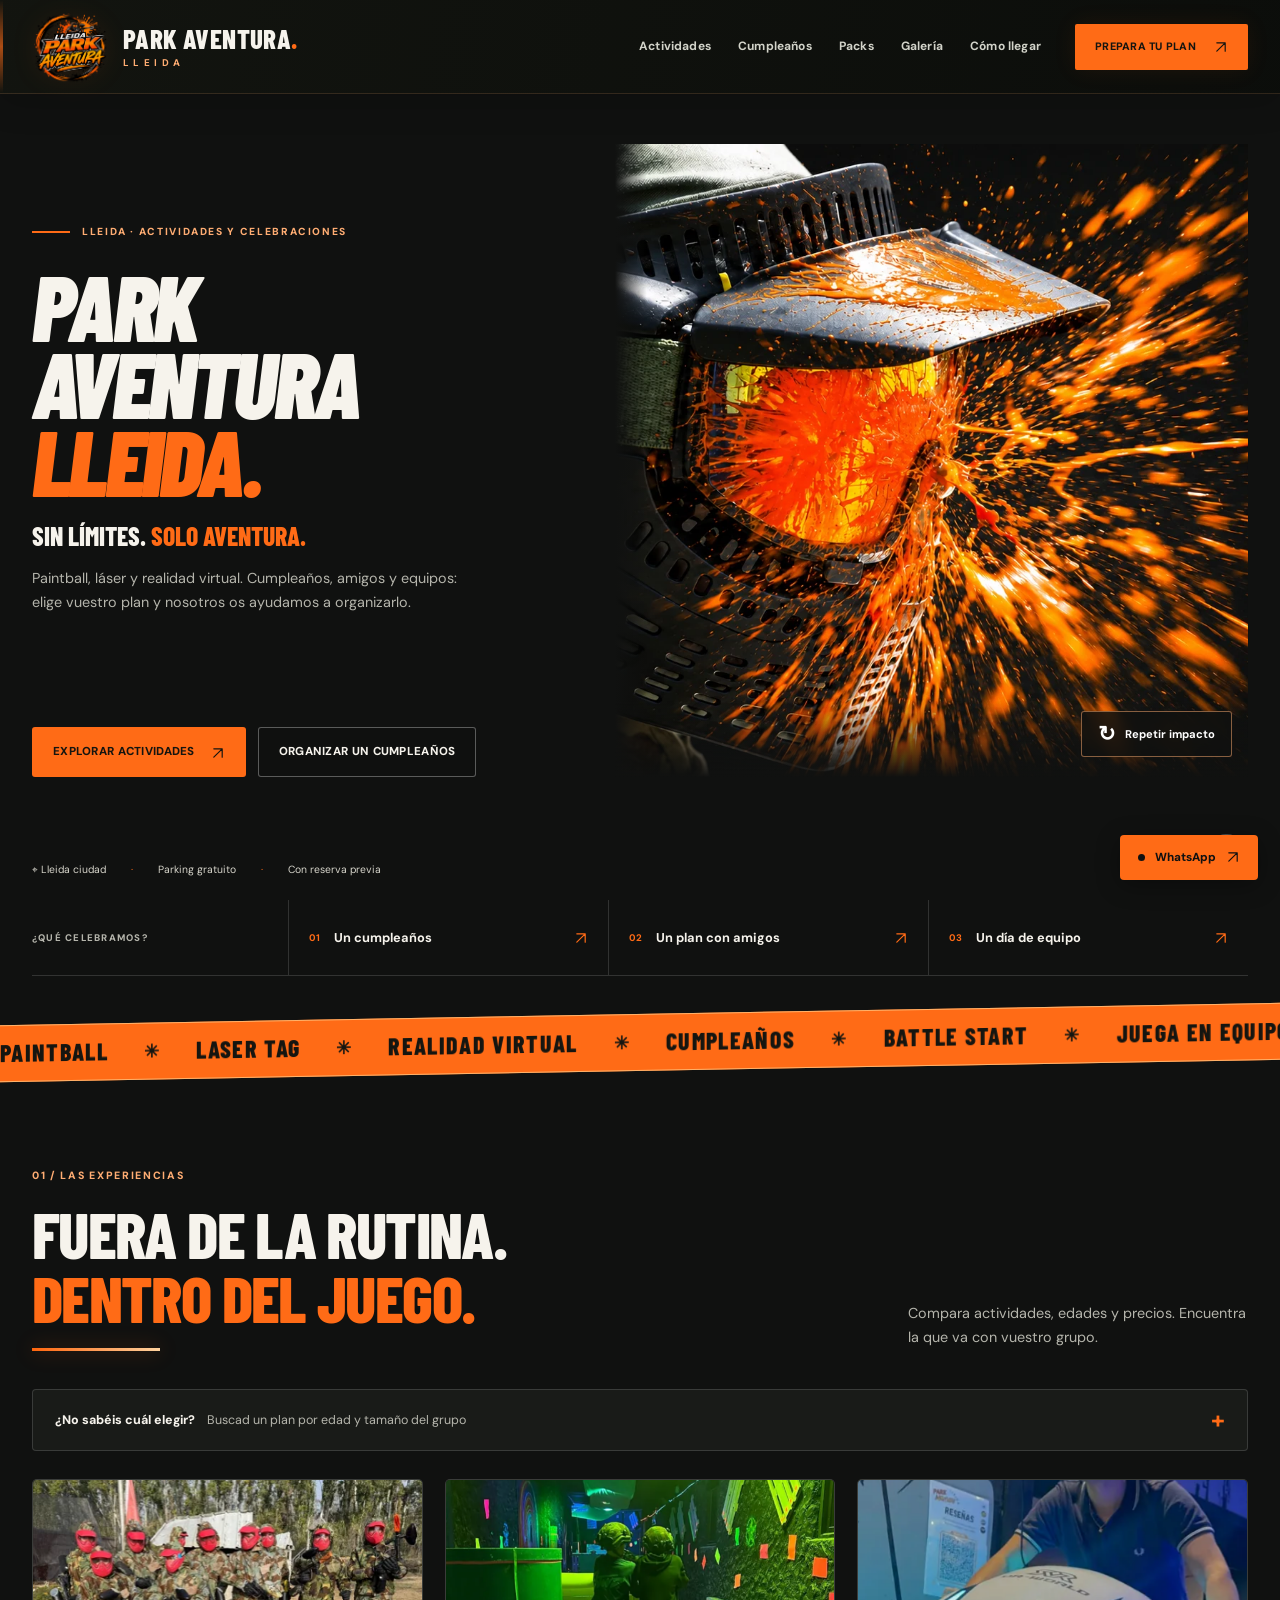
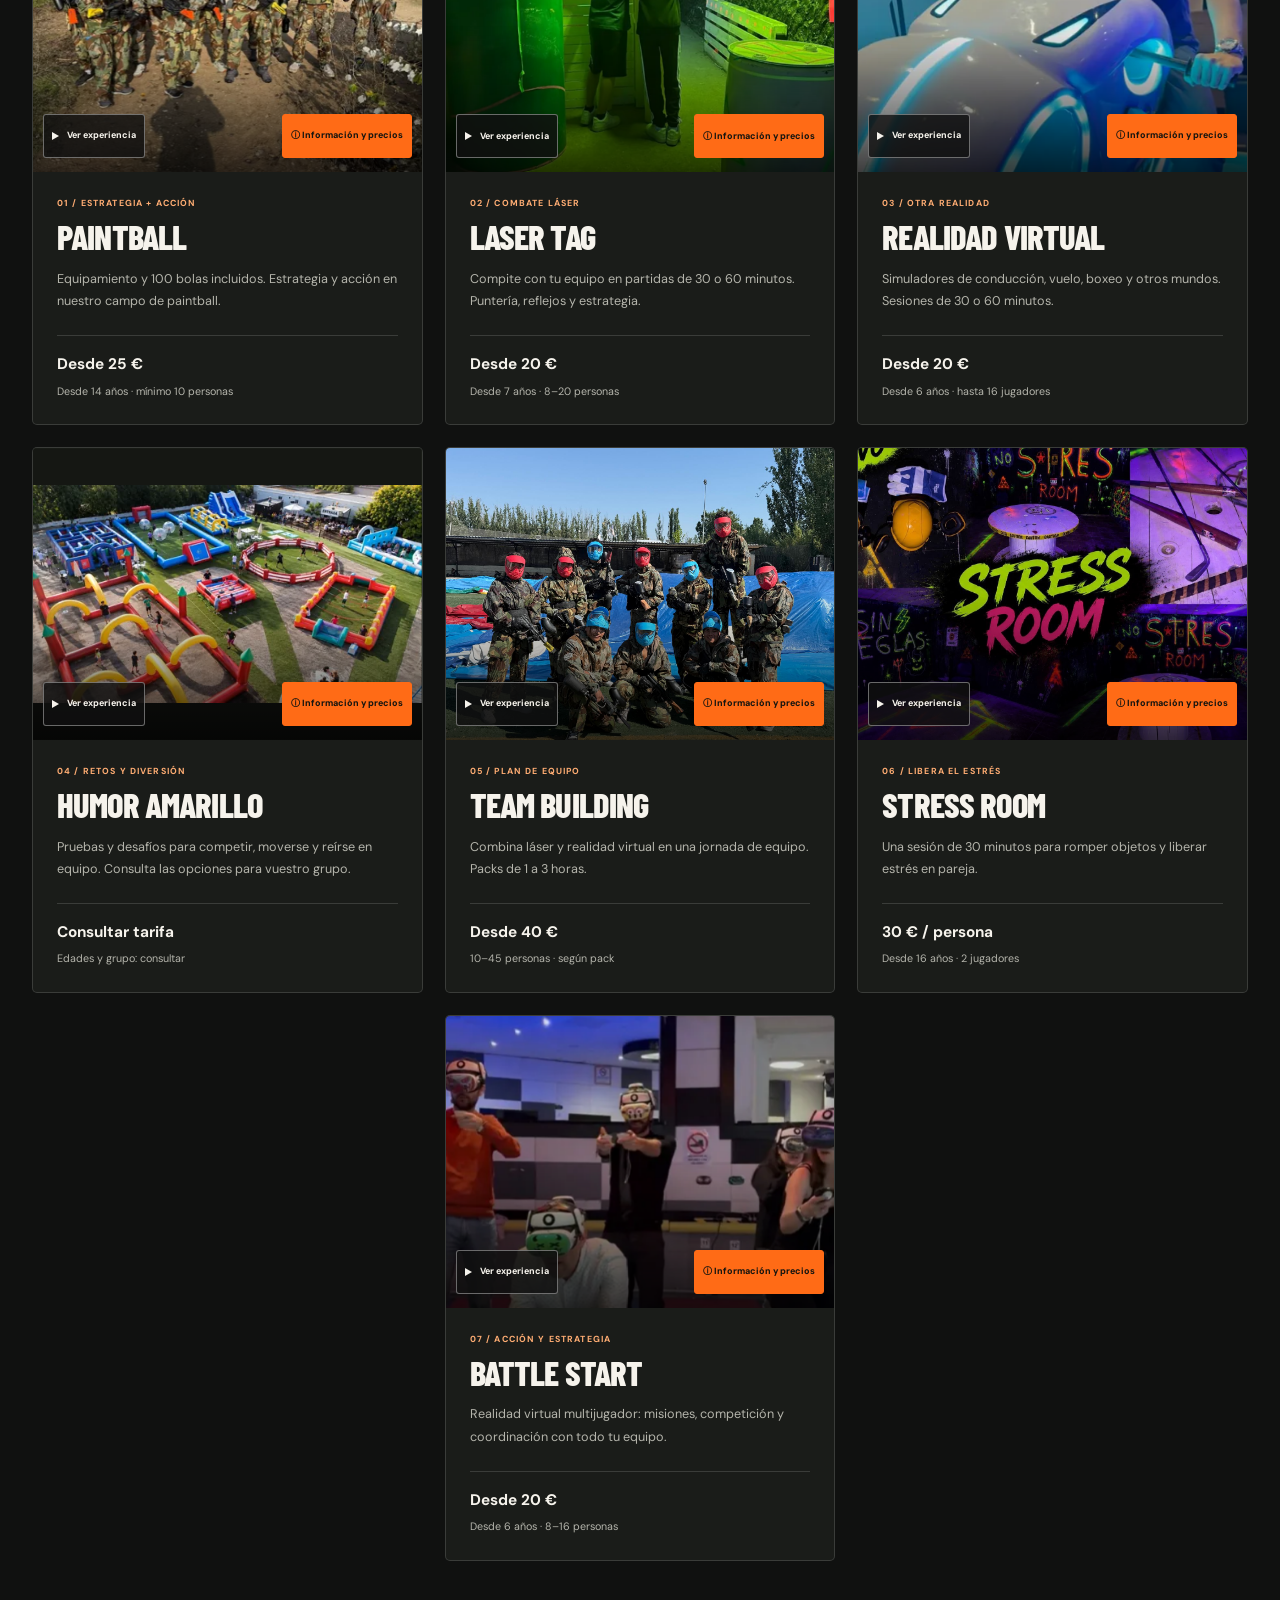
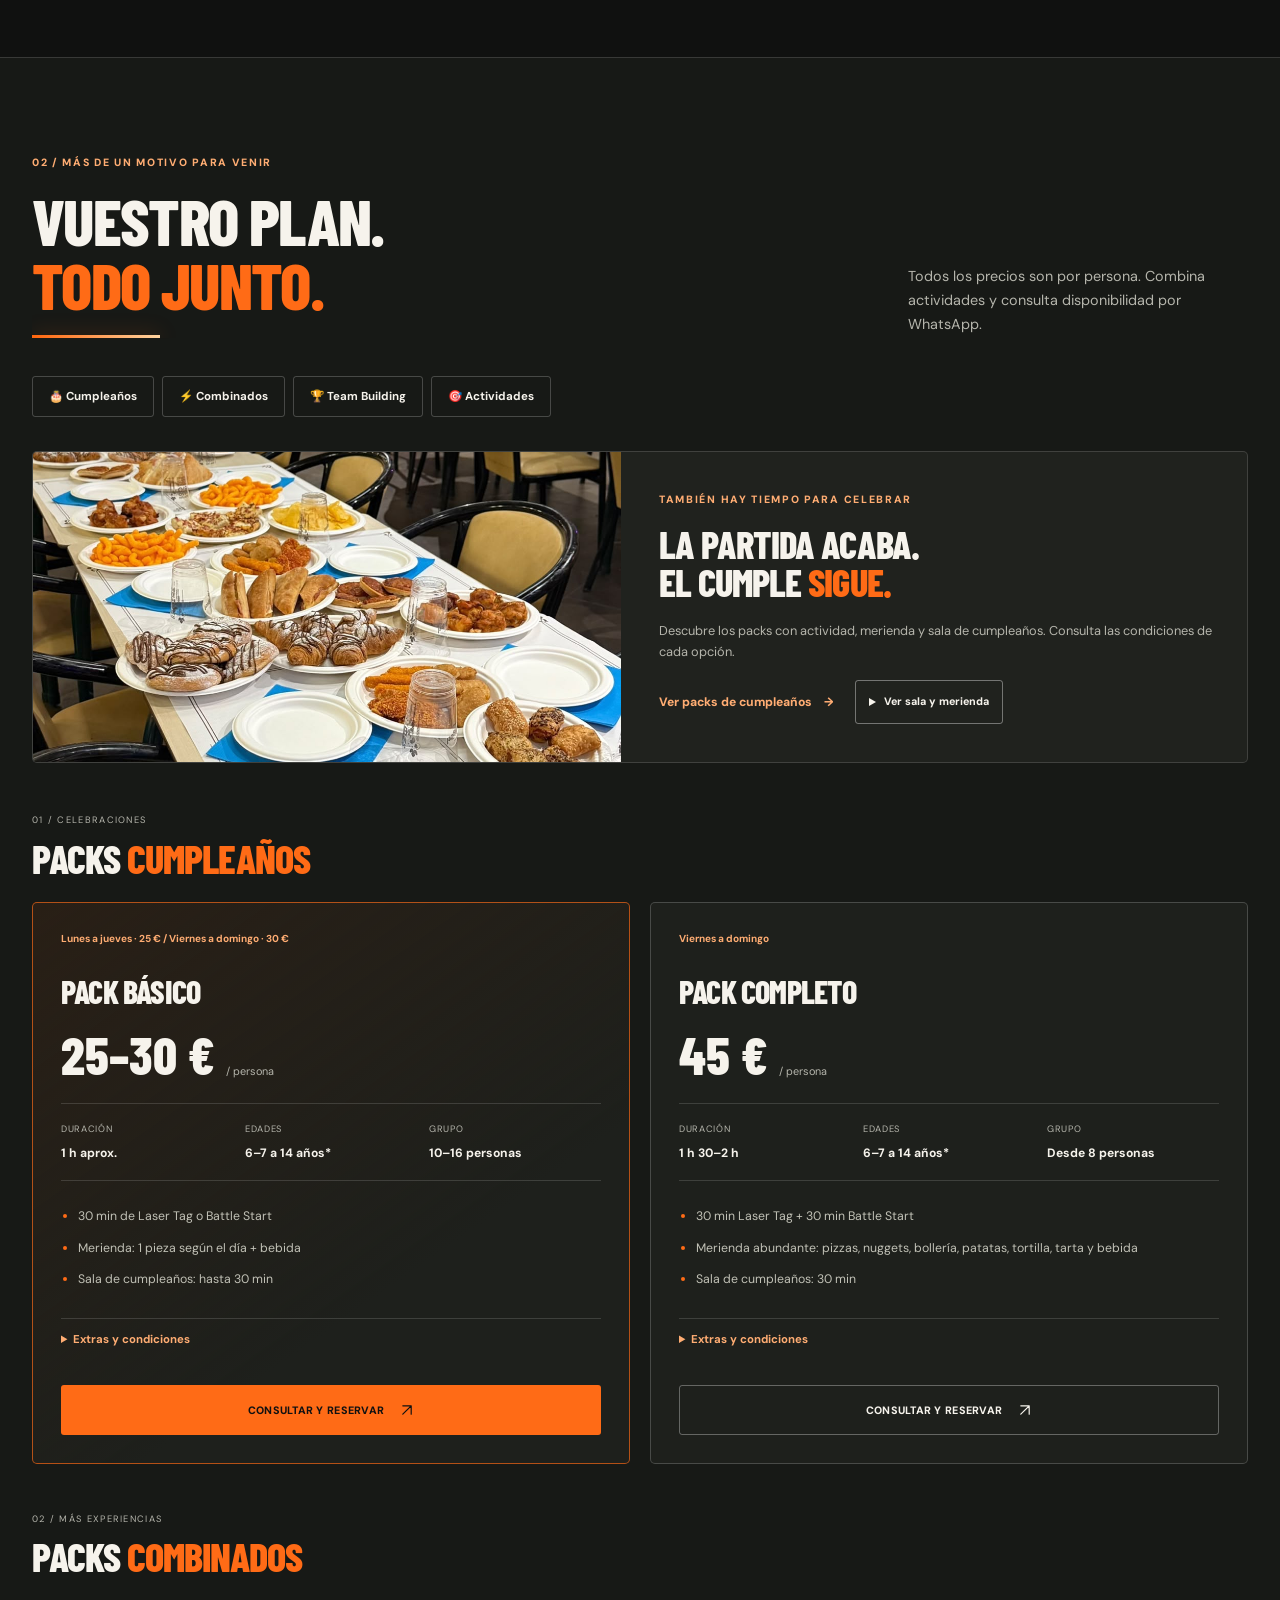
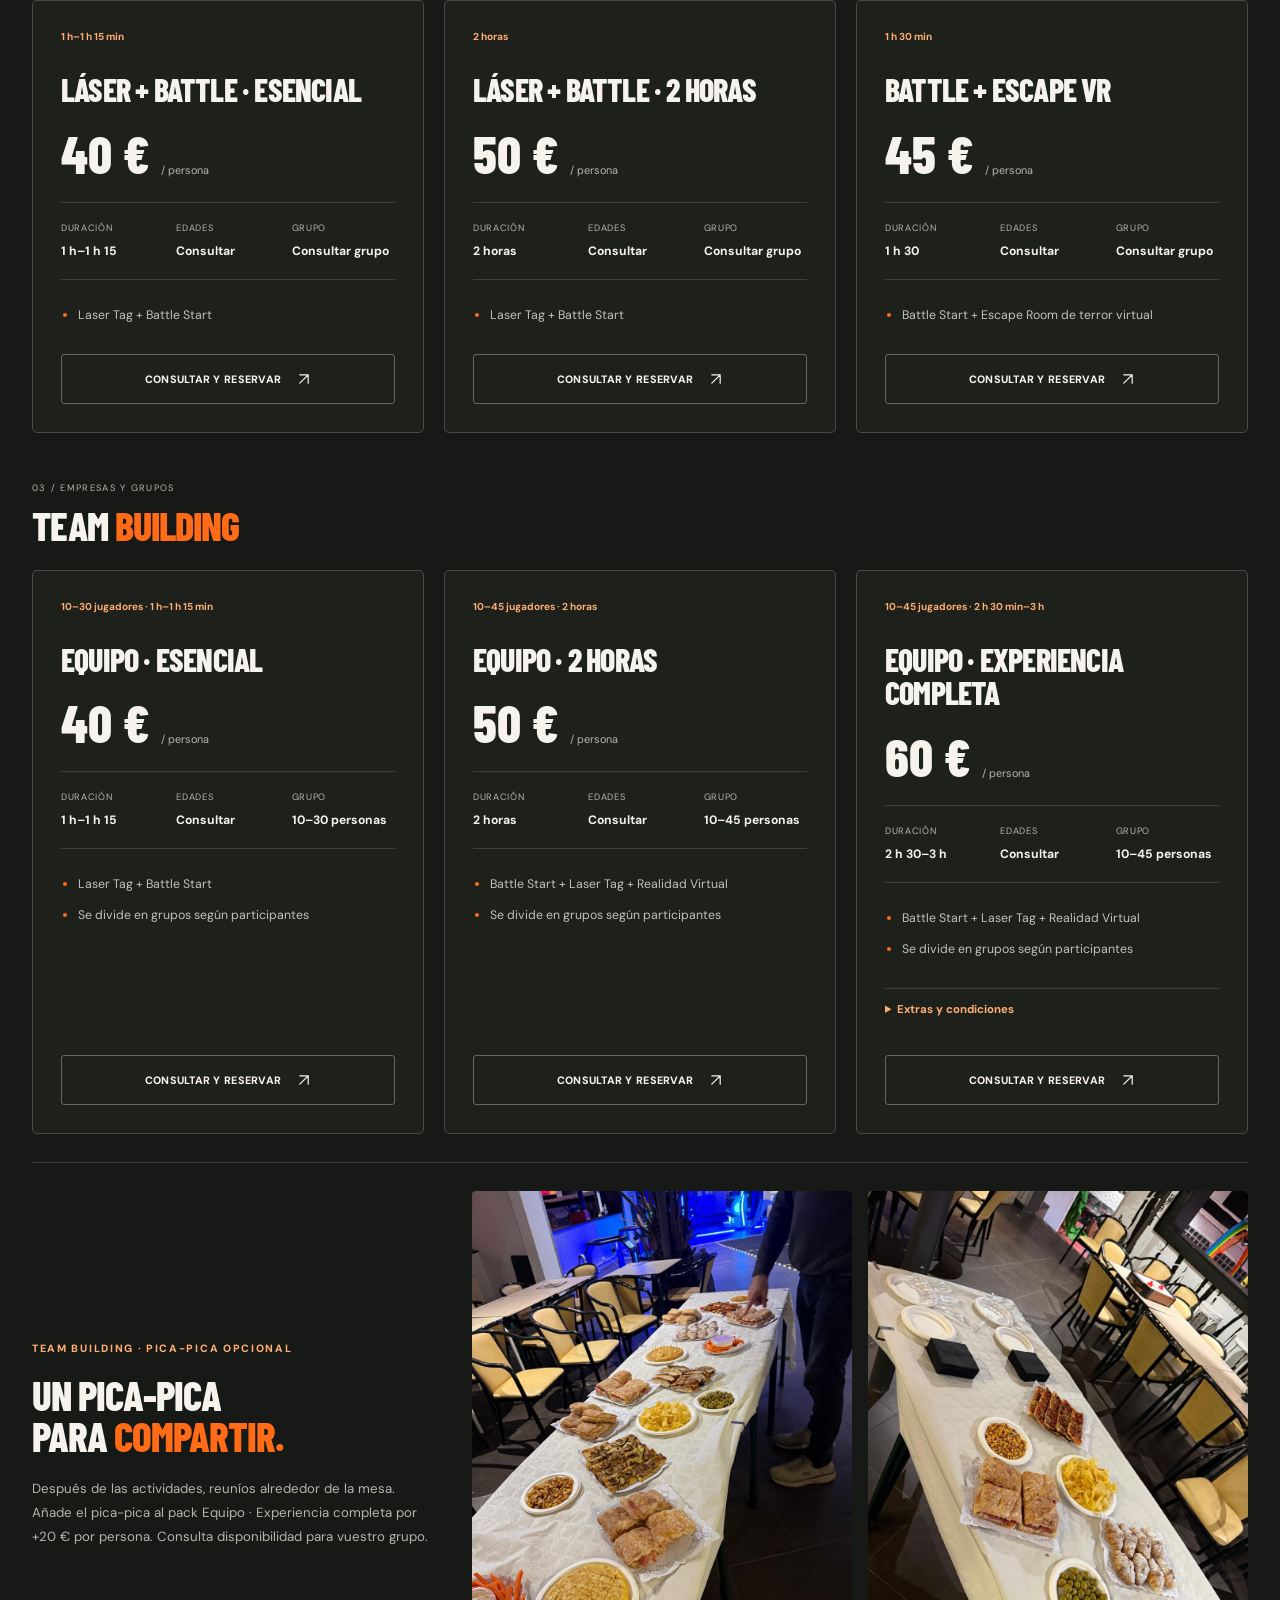
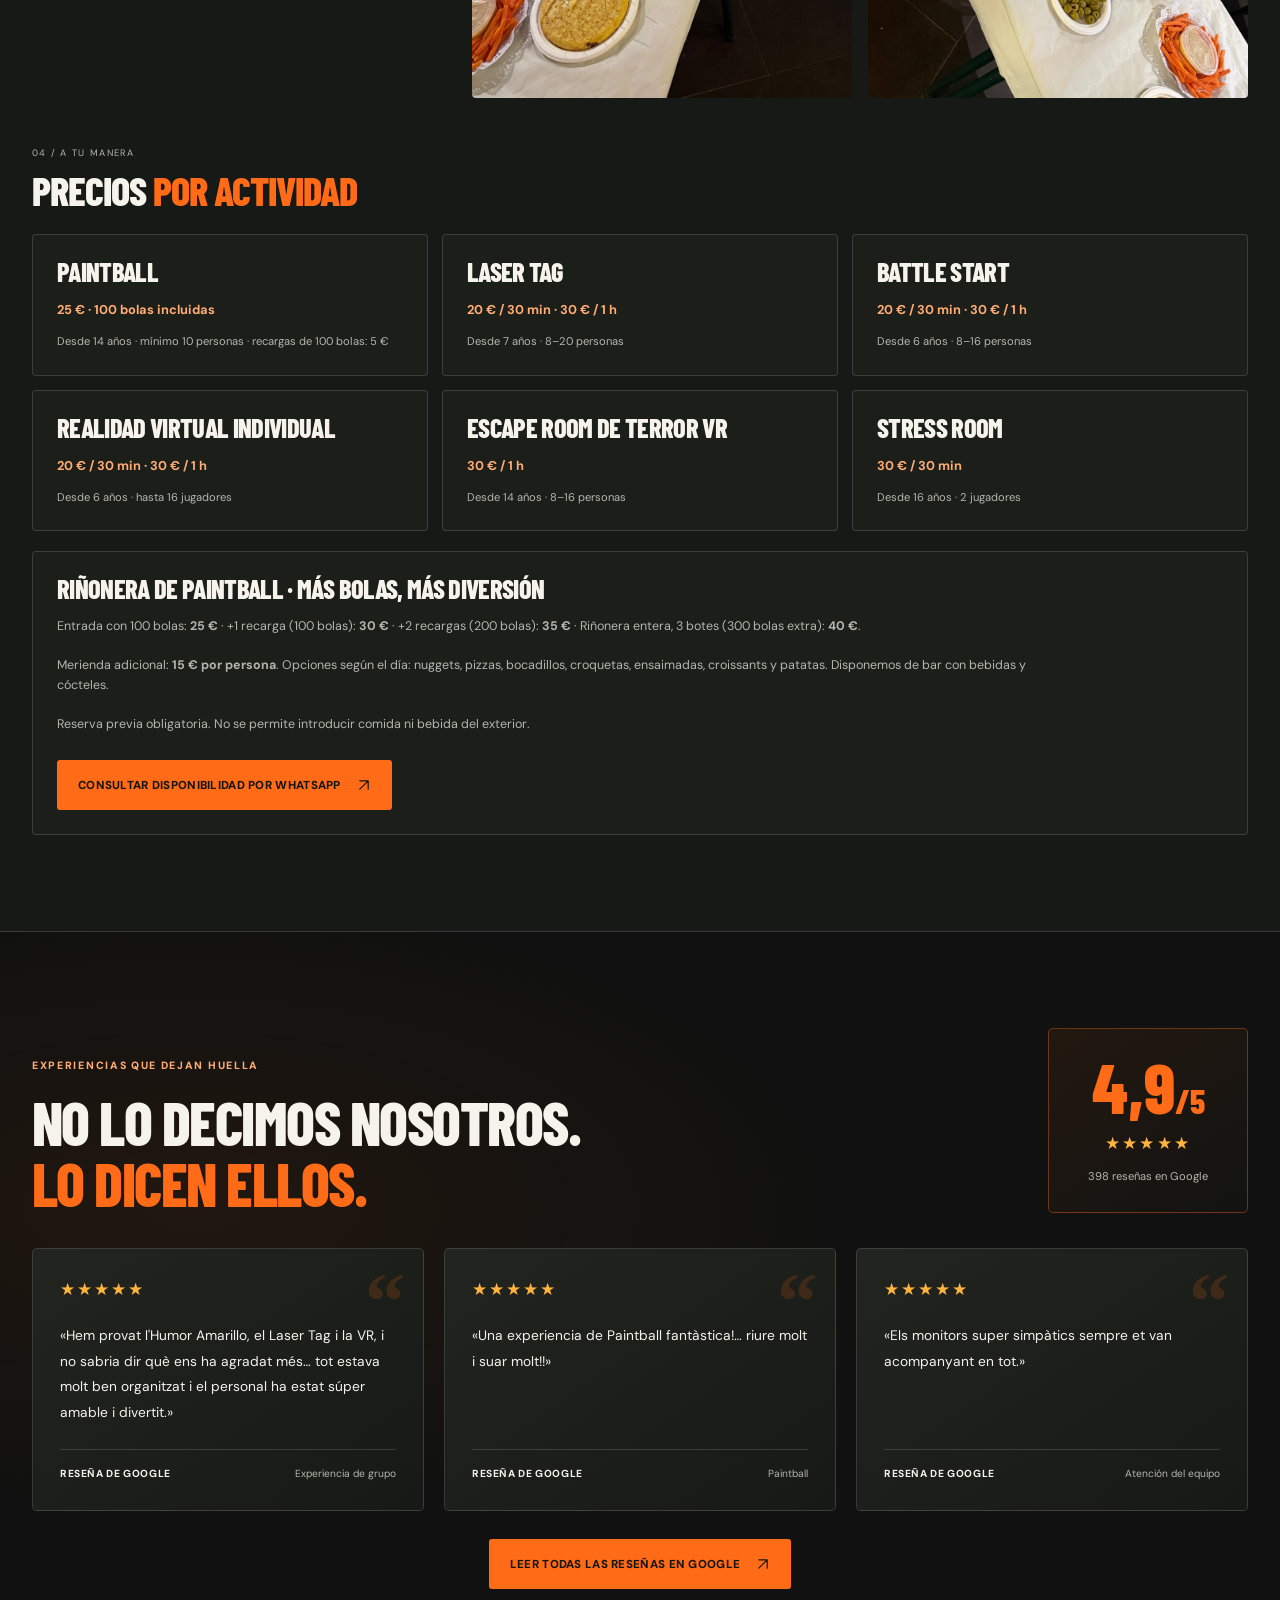
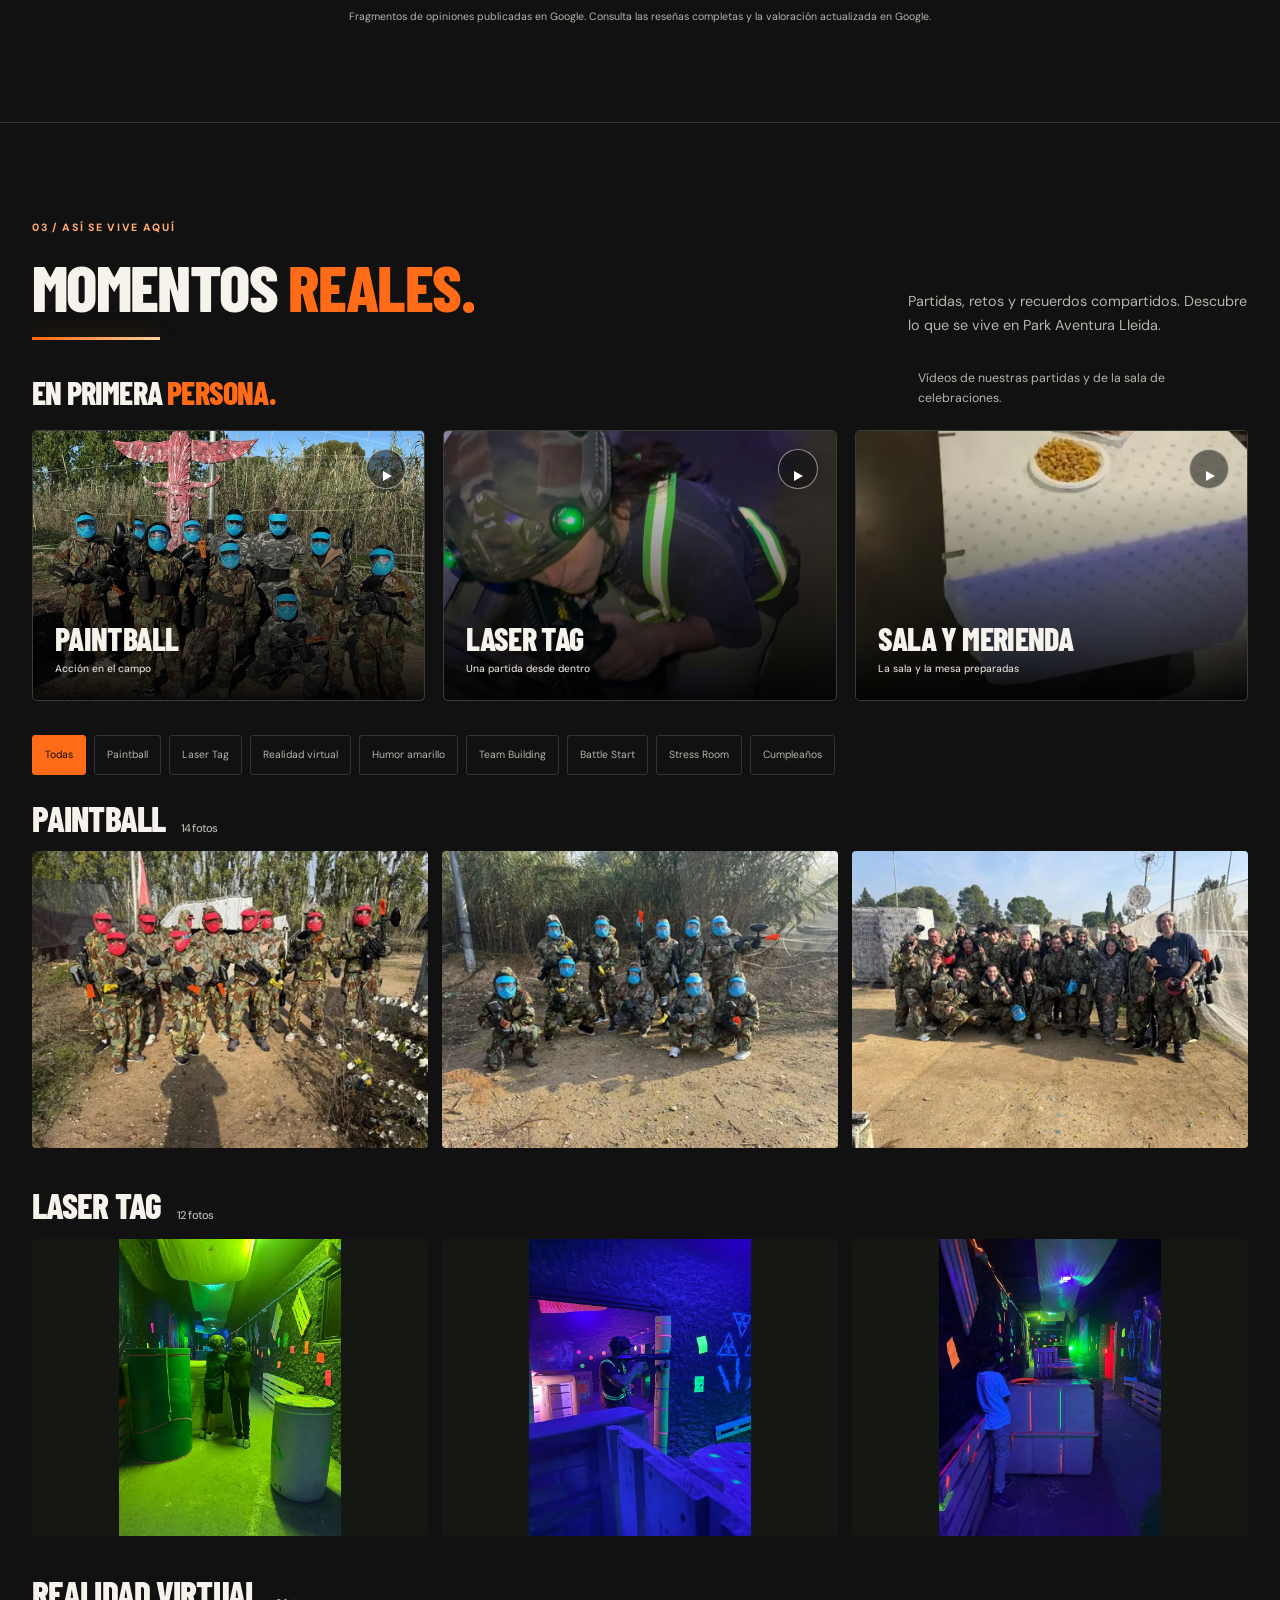
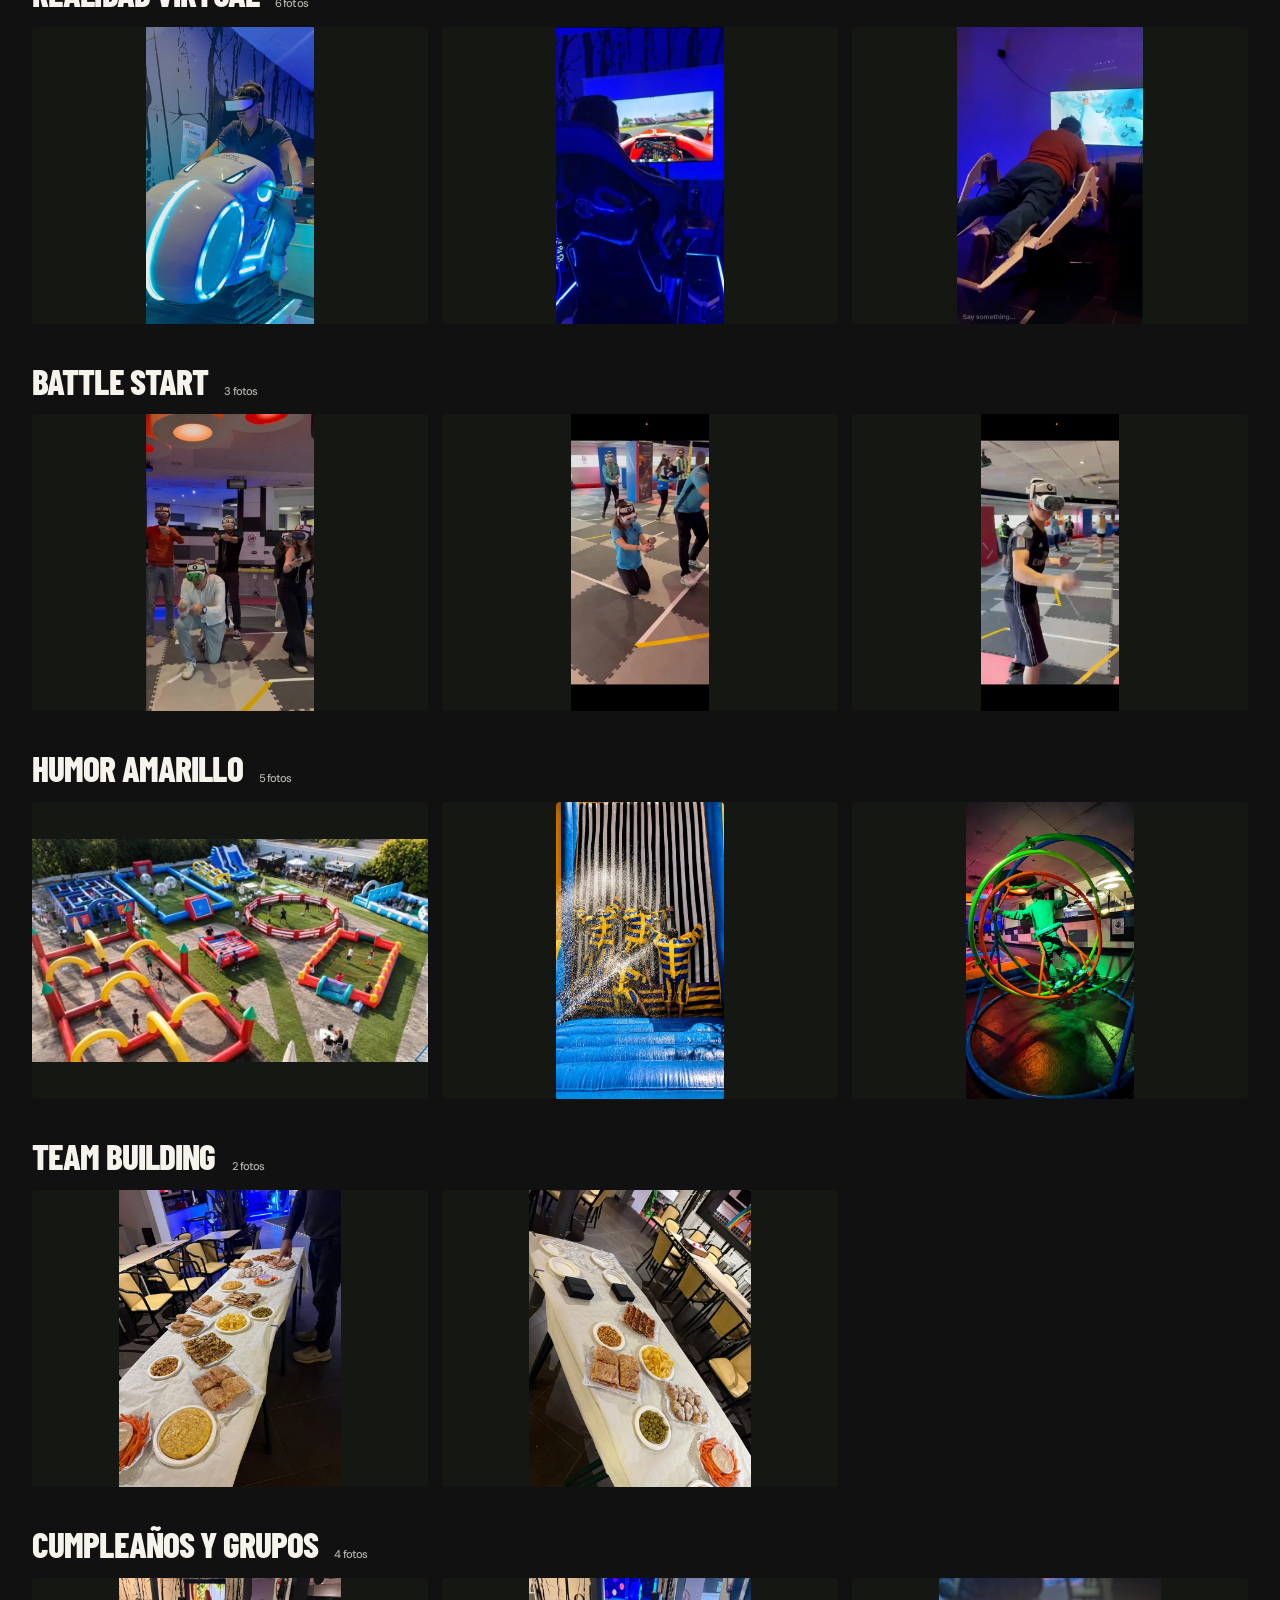
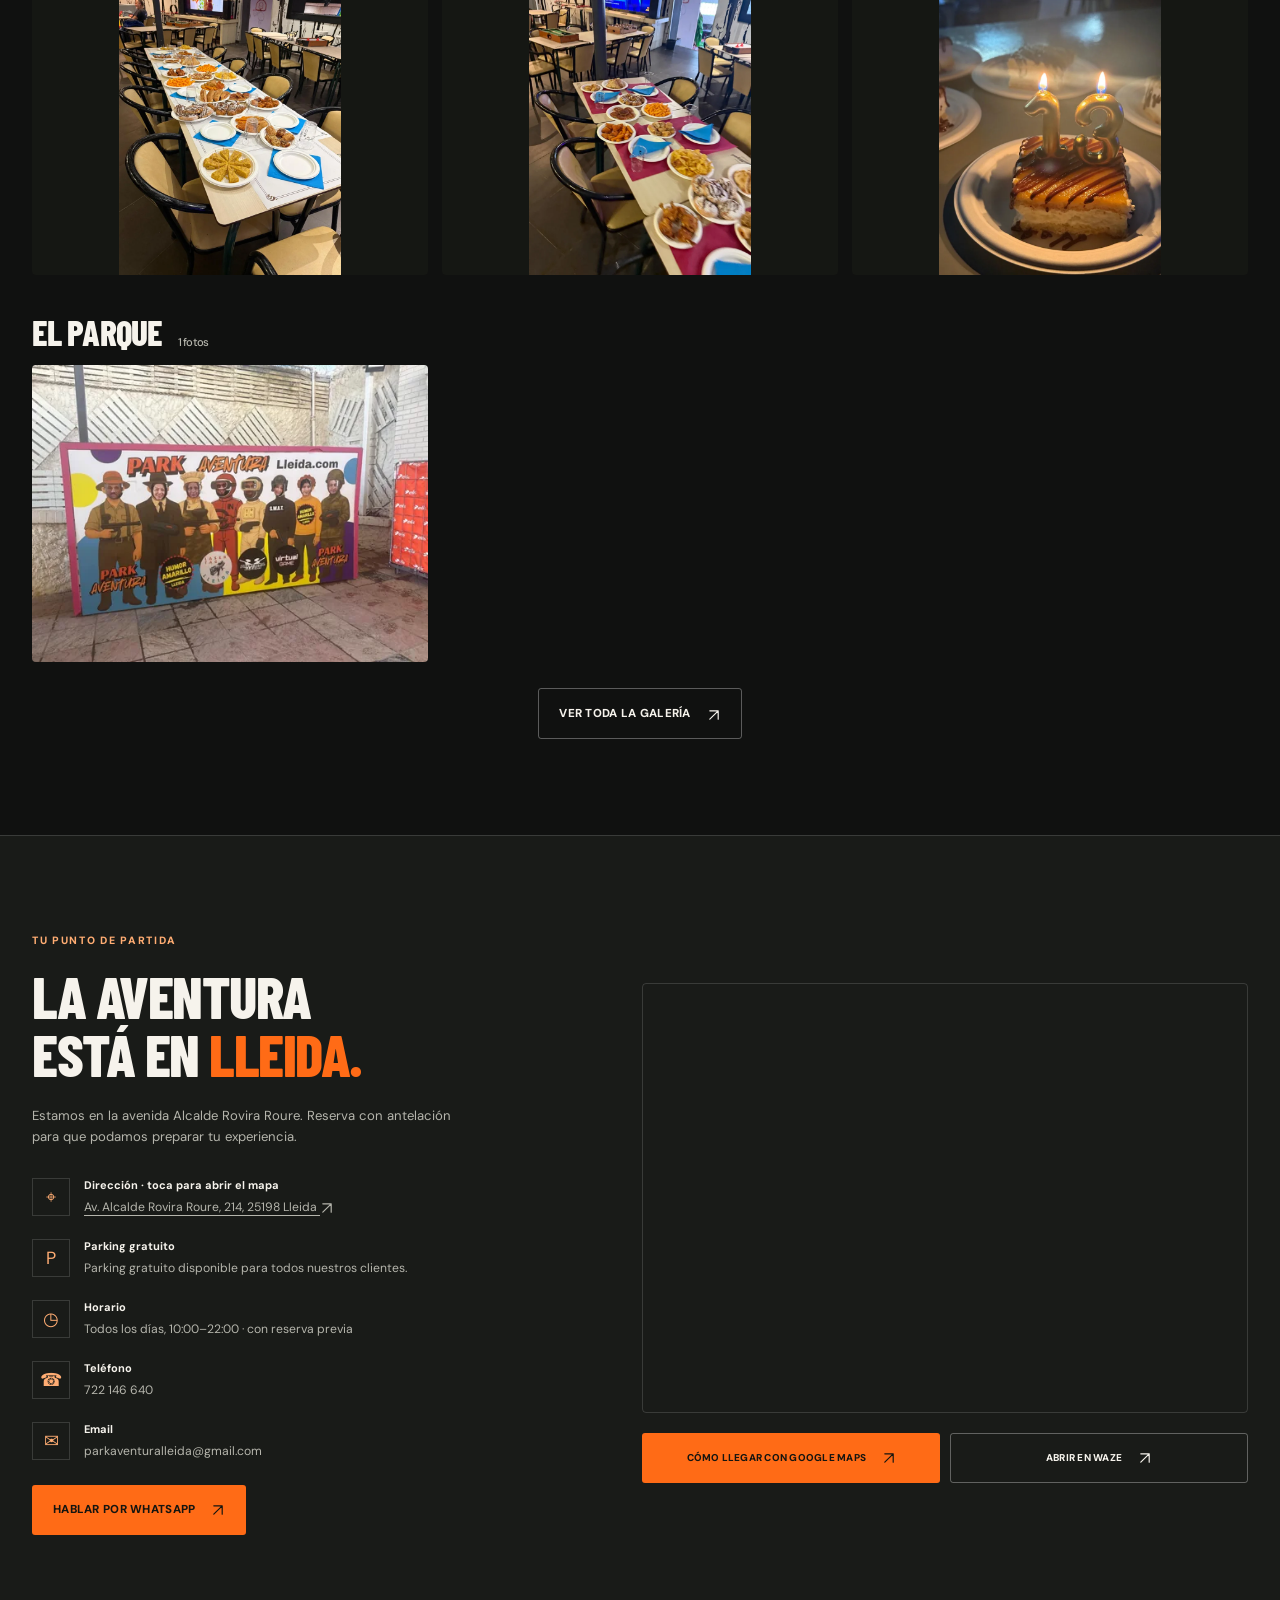
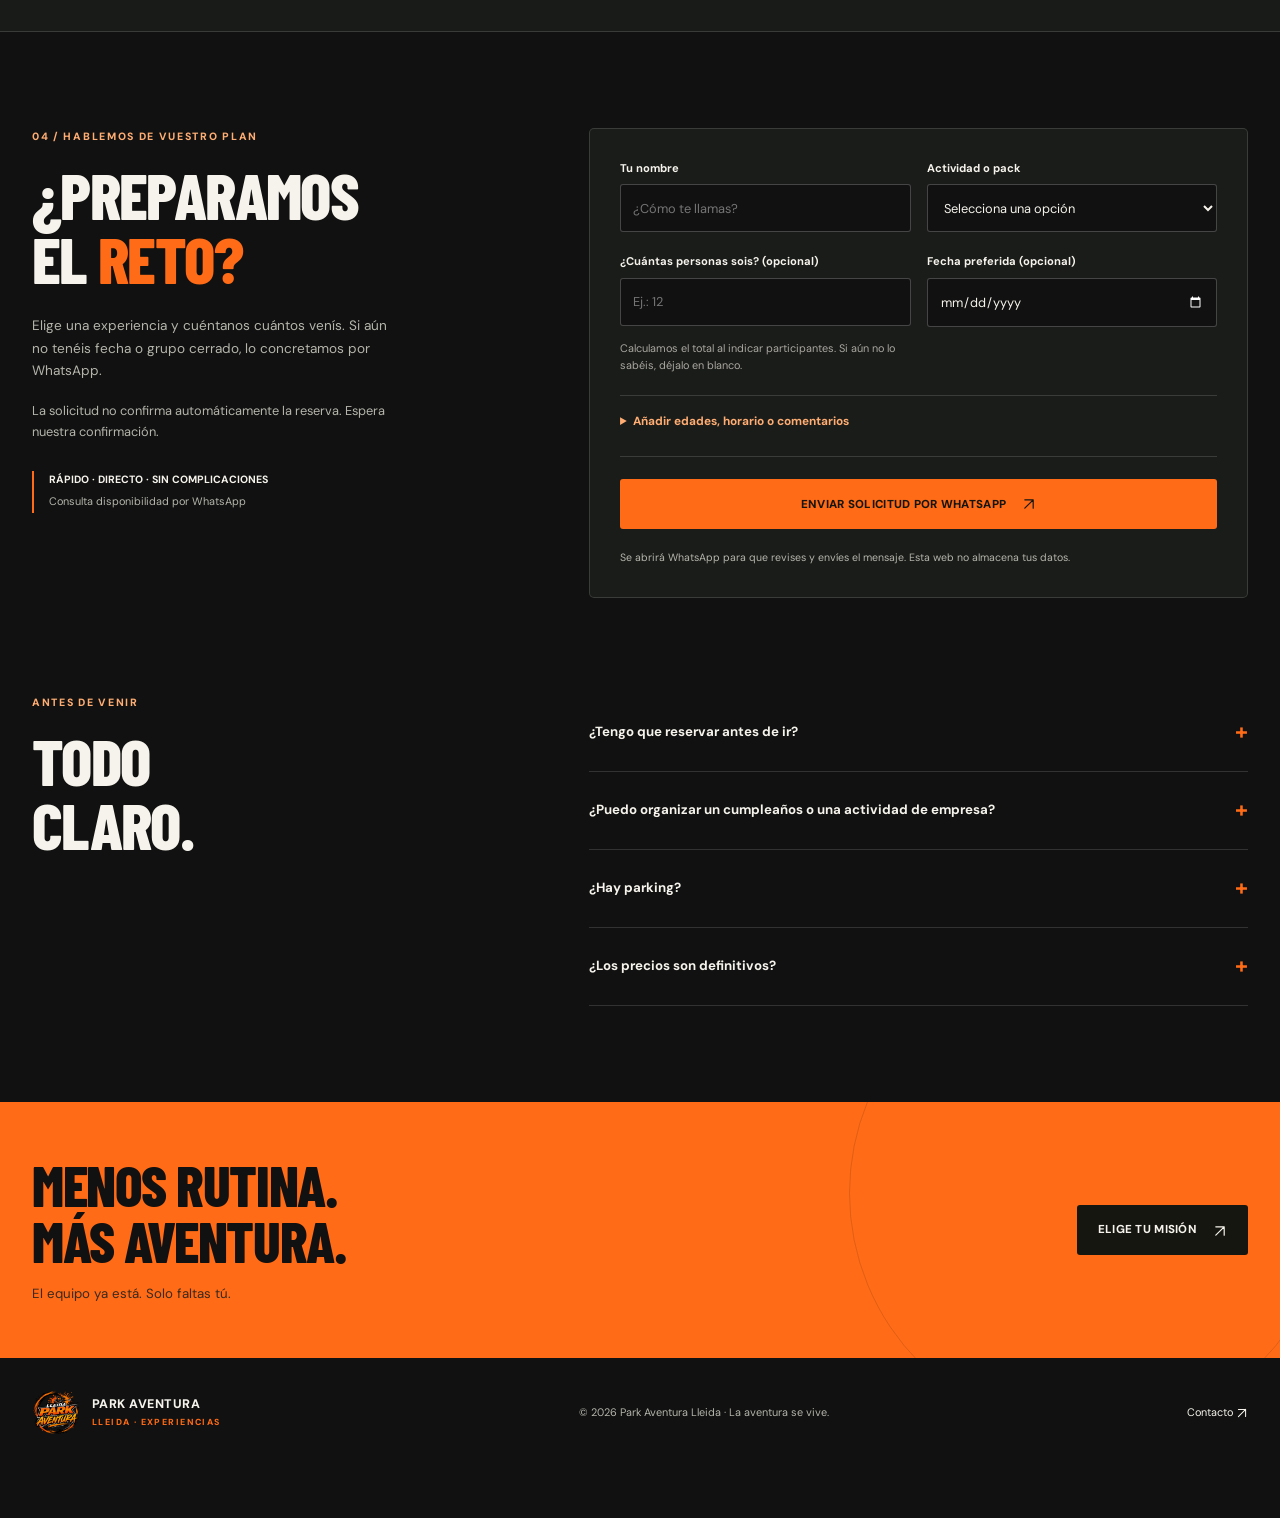
==== commit 834e1e79: "Integrate reviewed Drive media into activity experiences and grouped galleries" ====
--- a/index.html
+++ b/index.html
@@ -13,7 +13,7 @@
 <link href="https://fonts.googleapis.com/css2?family=Barlow+Condensed:wght@500;600;700;800;900&family=DM+Sans:wght@400;500;600;700;800&display=swap" rel="stylesheet">
 
 <script src="/activity-catalog.js?v=4" defer></script>
-<script src="/interactive.js?v=8" defer></script>
+<script src="/interactive.js?v=9" defer></script>
 <script src="/booking-planner.js?v=7" defer></script>
 <script src="/adventure-finder.js?v=7" defer></script>
 
@@ -29,6 +29,7 @@
 <link rel="preload" as="image" href="/assets/paintball-impact.webp">
 <link rel="stylesheet" href="/paintball-hero.css?v=2">
 <script src="/paintball-hero.js?v=2" defer></script>
+<link rel="stylesheet" href="/experience-media.css?v=1">
 </head>
 <body>
 <a class="skip-link" href="#misiones">Saltar al contenido</a>
@@ -64,13 +65,13 @@
 <section class="section" id="misiones" data-chapter-page="1"><div class="wrap mission-layout"><div class="section-heading"><div><span class="eyebrow">01 / Las experiencias</span><h2>FUERA DE LA RUTINA.<br><span class="orange">DENTRO DEL JUEGO.</span></h2></div><p>Compara actividades, edades y precios. Encuentra la que va con vuestro grupo.</p></div>
 <details class="finder-disclosure"><summary><span>¿No sabéis cuál elegir?</span> Buscad un plan por edad y tamaño del grupo <b aria-hidden="true">+</b></summary><div id="planFinderHost"></div></details>
 <div class="mission-list">
-<article class="mission-card reveal" id="detalle-paintball"><div class="mission-info" data-num="01"><span class="mission-type">01 / Estrategia + acción</span><h3>Paintball</h3><p>Equipamiento y 100 bolas incluidos. Estrategia y acción en nuestro campo de paintball.</p><div class="activity-facts"><strong>Desde 25 €</strong><span>Desde 14 años · mínimo 10 personas</span></div></div><div class="mission-photo"><img loading="lazy" decoding="async" src="/PHOTO-2026-11-07-14-44-31.jpg" style="object-position:42% 50%" alt="Jugador de Paintball entre los refugios del campo"><button class="video-trigger" type="button" data-video-title="Paintball" aria-label="Ver vídeo de Paintball"><span class="play-icon">▶</span><span>Ver experiencia</span></button><button class="info-trigger" type="button" data-activity-info="paintball">ⓘ Información y precios</button></div></article>
-<article class="mission-card reveal d1" id="detalle-laser"><div class="mission-info" data-num="02"><span class="mission-type">02 / Combate láser</span><h3>Laser Tag</h3><p>Compite con tu equipo en partidas de 30 o 60 minutos. Puntería, reflejos y estrategia.</p><div class="activity-facts"><strong>Desde 20 €</strong><span>Desde 7 años · 8–20 personas</span></div></div><div class="mission-photo"><img loading="lazy" decoding="async" src="/PHOTO-2026-11-07-14-41-48.jpg" style="object-position:50% 40%" alt="Jugador de Laser Tag junto a un obstáculo"><button class="video-trigger" type="button" data-video-title="Laser Tag" aria-label="Ver vídeo de Laser Tag"><span class="play-icon">▶</span><span>Ver experiencia</span></button><button class="info-trigger" type="button" data-activity-info="laser">ⓘ Información y precios</button></div></article>
-<article class="mission-card reveal d2" id="detalle-vr"><div class="mission-info" data-num="03"><span class="mission-type">03 / Otra realidad</span><h3>Realidad virtual</h3><p>Simuladores de conducción, vuelo, boxeo y otros mundos. Sesiones de 30 o 60 minutos.</p><div class="activity-facts"><strong>Desde 20 €</strong><span>Desde 6 años · hasta 16 jugadores</span></div></div><div class="mission-photo"><img loading="lazy" decoding="async" src="/PHOTO-2026-11-07-14-41-48%20%282%29.jpg" style="object-position:50% 38%" alt="Experiencia con el simulador de Fórmula 1"><button class="info-trigger" type="button" data-activity-info="vr">ⓘ Información y precios</button></div></article>
-<article class="mission-card reveal" id="detalle-humor"><div class="mission-info" data-num="04"><span class="mission-type">04 / Retos y diversión</span><h3>Humor Amarillo</h3><p>Pruebas y desafíos para competir, moverse y reírse en equipo. Consulta las opciones para vuestro grupo.</p><div class="activity-facts"><strong>Consultar tarifa</strong><span>Edades y grupo: consultar</span></div></div><div class="mission-photo"><img loading="lazy" src="/68a72b4f-8c0d-4ac8-a0e1-678f77be4cb8.jpeg" alt="Pruebas y retos de Humor Amarillo"><button class="info-trigger" type="button" data-activity-info="humor">ⓘ Información y precios</button></div></article>
-<article class="mission-card reveal d1" id="detalle-team"><div class="mission-info" data-num="05"><span class="mission-type">05 / Plan de equipo</span><h3>Team Building</h3><p>Combina láser y realidad virtual en una jornada de equipo. Packs de 1 a 3 horas.</p><div class="activity-facts"><strong>Desde 40 €</strong><span>10–45 personas · según pack</span></div></div><div class="mission-photo"><img loading="lazy" src="/PHOTO-2026-11-07-14-44-30%20%283%29.jpg" alt="Grupo de participantes preparado en el campo de paintball"><button class="video-trigger" type="button" data-video-title="Sala y merienda" data-video-pack="Team Building 03" aria-label="Ver vídeo de la sala y el pica-pica de Team Building"><span class="play-icon" aria-hidden="true">▶</span><span>Ver sala y pica-pica</span></button><button class="info-trigger" type="button" data-activity-info="team">ⓘ Información y precios</button></div></article>
-<article class="mission-card reveal d2" id="detalle-stress"><div class="mission-info" data-num="06"><span class="mission-type">06 / Libera el estrés</span><h3>Stress Room</h3><p>Una sesión de 30 minutos para romper objetos y liberar estrés en pareja.</p><div class="activity-facts"><strong>30 € / persona</strong><span>Desde 16 años · 2 jugadores</span></div></div><div class="mission-photo"><img loading="lazy" src="/71c502fc-5d83-4906-82e7-ec57e4964306.jpeg" alt="Sala Stress Room de Park Aventura Lleida"><button class="info-trigger" type="button" data-activity-info="stress">ⓘ Información y precios</button></div></article>
-<article class="mission-card reveal d3" id="detalle-battle"><div class="mission-info" data-num="07"><span class="mission-type">07 / Acción y estrategia</span><h3>Battle Start</h3><p>Realidad virtual multijugador: misiones, competición y coordinación con todo tu equipo.</p><div class="activity-facts"><strong>Desde 20 €</strong><span>Desde 6 años · 8–16 personas</span></div></div><div class="mission-photo"><img loading="lazy" decoding="async" src="/PHOTO-2026-11-07-14-41-48%20%281%29.jpg" style="object-position:50% 54%" alt="Partida de realidad virtual multijugador en Park Aventura Lleida"><button class="info-trigger" type="button" data-activity-info="battle">ⓘ Información y precios</button></div></article>
+<article class="mission-card reveal" id="detalle-paintball"><div class="mission-info" data-num="01"><span class="mission-type">01 / Estrategia + acción</span><h3>Paintball</h3><p>Equipamiento y 100 bolas incluidos. Estrategia y acción en nuestro campo de paintball.</p><div class="activity-facts"><strong>Desde 25 €</strong><span>Desde 14 años · mínimo 10 personas</span></div></div><div class="mission-photo"><img loading="lazy" decoding="async" src="/assets/experiences/paintball-06-960.webp" srcset="/assets/experiences/paintball-06-480.webp 480w, /assets/experiences/paintball-06-960.webp 960w, /assets/experiences/paintball-06-1600.webp 1600w" sizes="(max-width:580px) 90vw, (max-width:1100px) 45vw, 30vw" width="1600" height="1200" alt="Equipo rojo de Paintball en el campo"><button class="video-trigger" type="button" data-video-title="Paintball" aria-label="Ver experiencia: Paintball"><span class="play-icon">▶</span><span>Ver experiencia</span></button><button class="info-trigger" type="button" data-activity-info="paintball">ⓘ Información y precios</button></div></article>
+<article class="mission-card reveal d1" id="detalle-laser"><div class="mission-info" data-num="02"><span class="mission-type">02 / Combate láser</span><h3>Laser Tag</h3><p>Compite con tu equipo en partidas de 30 o 60 minutos. Puntería, reflejos y estrategia.</p><div class="activity-facts"><strong>Desde 20 €</strong><span>Desde 7 años · 8–20 personas</span></div></div><div class="mission-photo"><img loading="lazy" decoding="async" src="/assets/experiences/laser-tag-14-960.webp" srcset="/assets/experiences/laser-tag-14-480.webp 360w, /assets/experiences/laser-tag-14-960.webp 720w, /assets/experiences/laser-tag-14-1600.webp 1200w" sizes="(max-width:580px) 90vw, (max-width:1100px) 45vw, 30vw" width="1200" height="1600" alt="Participantes de Laser Tag entre obstáculos iluminados"><button class="video-trigger" type="button" data-video-title="Laser Tag" aria-label="Ver experiencia: Laser Tag"><span class="play-icon">▶</span><span>Ver experiencia</span></button><button class="info-trigger" type="button" data-activity-info="laser">ⓘ Información y precios</button></div></article>
+<article class="mission-card reveal d2" id="detalle-vr"><div class="mission-info" data-num="03"><span class="mission-type">03 / Otra realidad</span><h3>Realidad virtual</h3><p>Simuladores de conducción, vuelo, boxeo y otros mundos. Sesiones de 30 o 60 minutos.</p><div class="activity-facts"><strong>Desde 20 €</strong><span>Desde 6 años · hasta 16 jugadores</span></div></div><div class="mission-photo"><img loading="lazy" decoding="async" src="/assets/experiences/realidad-virtual-22-960.webp" srcset="/assets/experiences/realidad-virtual-22-480.webp 270w, /assets/experiences/realidad-virtual-22-960.webp 540w, /assets/experiences/realidad-virtual-22-1600.webp 900w" sizes="(max-width:580px) 90vw, (max-width:1100px) 45vw, 30vw" width="900" height="1600" alt="Simulador de moto de realidad virtual"><button class="video-trigger" type="button" data-video-title="Realidad virtual" aria-label="Ver experiencia: Realidad virtual"><span class="play-icon" aria-hidden="true">▶</span><span>Ver experiencia</span></button><button class="info-trigger" type="button" data-activity-info="vr">ⓘ Información y precios</button></div></article>
+<article class="mission-card reveal" id="detalle-humor"><div class="mission-info" data-num="04"><span class="mission-type">04 / Retos y diversión</span><h3>Humor Amarillo</h3><p>Pruebas y desafíos para competir, moverse y reírse en equipo. Consulta las opciones para vuestro grupo.</p><div class="activity-facts"><strong>Consultar tarifa</strong><span>Edades y grupo: consultar</span></div></div><div class="mission-photo"><img loading="lazy" decoding="async" src="/assets/experiences/humor-amarillo-09-960.webp" srcset="/assets/experiences/humor-amarillo-09-480.webp 480w, /assets/experiences/humor-amarillo-09-960.webp 960w, /assets/experiences/humor-amarillo-09-1600.webp 1600w" sizes="(max-width:580px) 90vw, (max-width:1100px) 45vw, 30vw" width="1672" height="941" alt="Vista aérea del circuito de Humor Amarillo y sus obstáculos"><button class="video-trigger" type="button" data-video-title="Humor Amarillo" aria-label="Ver experiencia: Humor Amarillo"><span class="play-icon" aria-hidden="true">▶</span><span>Ver experiencia</span></button><button class="info-trigger" type="button" data-activity-info="humor">ⓘ Información y precios</button></div></article>
+<article class="mission-card reveal d1" id="detalle-team"><div class="mission-info" data-num="05"><span class="mission-type">05 / Plan de equipo</span><h3>Team Building</h3><p>Combina láser y realidad virtual en una jornada de equipo. Packs de 1 a 3 horas.</p><div class="activity-facts"><strong>Desde 40 €</strong><span>10–45 personas · según pack</span></div></div><div class="mission-photo"><img loading="lazy" src="/PHOTO-2026-11-07-14-44-30%20%283%29.jpg" alt="Grupo de participantes preparado en el campo de paintball"><button class="video-trigger" type="button" data-video-title="Team Building" data-video-pack="Team Building 03" aria-label="Ver experiencia: Team Building"><span class="play-icon" aria-hidden="true">▶</span><span>Ver experiencia</span></button><button class="info-trigger" type="button" data-activity-info="team">ⓘ Información y precios</button></div></article>
+<article class="mission-card reveal d2" id="detalle-stress"><div class="mission-info" data-num="06"><span class="mission-type">06 / Libera el estrés</span><h3>Stress Room</h3><p>Una sesión de 30 minutos para romper objetos y liberar estrés en pareja.</p><div class="activity-facts"><strong>30 € / persona</strong><span>Desde 16 años · 2 jugadores</span></div></div><div class="mission-photo"><img loading="lazy" src="/71c502fc-5d83-4906-82e7-ec57e4964306.jpeg" alt="Sala Stress Room de Park Aventura Lleida"><button class="video-trigger" type="button" data-video-title="Stress Room" aria-label="Ver experiencia: Stress Room"><span class="play-icon" aria-hidden="true">▶</span><span>Ver experiencia</span></button><button class="info-trigger" type="button" data-activity-info="stress">ⓘ Información y precios</button></div></article>
+<article class="mission-card reveal d3" id="detalle-battle"><div class="mission-info" data-num="07"><span class="mission-type">07 / Acción y estrategia</span><h3>Battle Start</h3><p>Realidad virtual multijugador: misiones, competición y coordinación con todo tu equipo.</p><div class="activity-facts"><strong>Desde 20 €</strong><span>Desde 6 años · 8–16 personas</span></div></div><div class="mission-photo"><img loading="lazy" decoding="async" src="/assets/experiences/battle-start-27-960.webp" srcset="/assets/experiences/battle-start-27-480.webp 271w, /assets/experiences/battle-start-27-960.webp 541w, /assets/experiences/battle-start-27-1600.webp 856w" sizes="(max-width:580px) 90vw, (max-width:1100px) 45vw, 30vw" width="856" height="1518" alt="Grupo de Battle Start con visores y mandos" style="object-position:50% 40%"><button class="video-trigger" type="button" data-video-title="Battle Start" aria-label="Ver experiencia: Battle Start"><span class="play-icon" aria-hidden="true">▶</span><span>Ver experiencia</span></button><button class="info-trigger" type="button" data-activity-info="battle">ⓘ Información y precios</button></div></article>
 </div></div></section>
 <section class="section packs-section" id="packs"><div class="wrap"><div class="section-heading reveal"><div><span class="eyebrow">02 / Más de un motivo para venir</span><h2>VUESTRO PLAN.<br><span class="orange">TODO JUNTO.</span></h2></div><p>Todos los precios son por persona. Combina actividades y consulta disponibilidad por WhatsApp.</p></div>
 <div class="pack-navigation" aria-label="Categorías de packs"><a href="#packs-cumple">🎂 Cumpleaños</a><a href="#packs-combinados">⚡ Combinados</a><a href="#packs-empresas">🏆 Team Building</a><a href="#packs-actividades">🎯 Actividades</a></div><div class="celebration-photo"><img src="/PHOTO-2026-11-07-14-45-28.jpg" loading="lazy" decoding="async" alt="Sala con la mesa y la merienda preparadas para una celebración"><div><span class="eyebrow">También hay tiempo para celebrar</span><h3>LA PARTIDA ACABA.<br>EL CUMPLE <span class="orange">SIGUE.</span></h3><p>Descubre los packs con actividad, merienda y sala de cumpleaños. Consulta las condiciones de cada opción.</p><div class="celebration-actions"><a class="text-link" href="#packs-cumple">Ver packs de cumpleaños <span aria-hidden="true">→</span></a><button class="video-trigger celebration-video" type="button" data-video-title="Sala y merienda" aria-label="Ver vídeo de la sala y la merienda"><span class="play-icon" aria-hidden="true">▶</span><span>Ver sala y merienda</span></button></div></div></div><div class="pack-category" id="packs-cumple"><div class="category-kicker">01 / Celebraciones</div><h3 style="margin:0 0 24px">PACKS <span class="orange">CUMPLEAÑOS</span></h3><div class="packs">
@@ -150,113 +151,17 @@
 <section class="section faq" style="padding-top:0"><div class="wrap faq-grid"><div class="reveal"><span class="eyebrow">Antes de venir</span><h2>TODO<br>CLARO.</h2></div><div class="reveal d1"><details><summary>¿Tengo que reservar antes de ir?</summary><p>Sí, el horario indicado es con reserva previa. Contacta por WhatsApp para confirmar disponibilidad y duración.</p></details><details><summary>¿Puedo organizar un cumpleaños o una actividad de empresa?</summary><p>Sí. Hay opciones para cumpleaños, amigos, familias y empresas. Cuéntanos el tamaño del grupo y qué experiencia buscáis.</p></details><details><summary>¿Hay parking?</summary><p>Sí. Disponemos de parking gratuito para nuestros clientes para que puedas venir y disfrutar de tu experiencia con comodidad.</p></details><details><summary>¿Los precios son definitivos?</summary><p>Los precios son orientativos según las tarifas publicadas. Confirma el precio final y las condiciones al consultar.</p></details></div></div></section>
 <section class="final-cta"><div class="wrap final-cta-inner"><div><h2>MENOS RUTINA.<br>MÁS AVENTURA.</h2><p>El equipo ya está. Solo faltas tú.</p></div><a class="btn" href="#reservar">Elige tu misión <span class="arrow"><svg class="icon-arrow" viewBox="0 0 20 20" width="16" height="16" fill="none" aria-hidden="true" focusable="false"><path d="M4 16 16 4M4 4h12v12" stroke="currentColor" stroke-width="1.7" stroke-linecap="round" stroke-linejoin="round"/></svg></span></a></div></section>
 </main>
-<div class="activity-info-modal" id="activityInfoModal" aria-hidden="true" role="dialog" aria-modal="true" aria-labelledby="activityInfoTitle"><div class="activity-info-backdrop" data-close-info></div><div class="activity-info-panel"><button class="activity-info-close" type="button" data-close-info aria-label="Cerrar">×</button><span class="eyebrow">Park Aventura Lleida · Información</span><h2 id="activityInfoTitle">Actividad</h2><p id="activityInfoDescription"></p><div class="activity-info-prices" id="activityInfoPrices"></div><p class="activity-info-note" id="activityInfoNote"></p><a class="btn primary" href="#reservar">CONSULTAR Y RESERVAR <svg class="icon-arrow" viewBox="0 0 20 20" width="16" height="16" fill="none" aria-hidden="true" focusable="false"><path d="M4 16 16 4M4 4h12v12" stroke="currentColor" stroke-width="1.7" stroke-linecap="round" stroke-linejoin="round"/></svg></a></div></div><div class="video-modal" id="activityVideoModal" aria-hidden="true" role="dialog" aria-modal="true" aria-labelledby="videoModalTitle"><div class="video-modal-backdrop" data-close-video></div><div class="video-modal-panel"><button class="video-modal-close" type="button" aria-label="Cerrar" data-close-video>×</button><div class="video-placeholder" id="videoPlaceholder"><div class="video-placeholder-mark">▶</div><span class="eyebrow">Park Aventura Lleida</span><h3 id="videoModalTitle">Paintball</h3><p id="videoPlaceholderText">Muy pronto podrás ver aquí el vídeo de esta experiencia.</p><span class="video-coming" id="videoComingLabel">VÍDEO PRÓXIMAMENTE</span></div><div class="video-playback" id="videoPlayback" hidden><div class="video-playback-header"><span class="eyebrow">PARK AVENTURA LLEIDA · VER EXPERIENCIA</span><strong id="videoPlayingTitle">EXPERIENCIA</strong></div><video id="experienceVideo" playsinline controls preload="none" aria-label="Vídeo de la experiencia"></video></div><div class="video-modal-footer"><p>Descubre todos los detalles y prepara tu aventura.</p><a class="btn primary" href="#reservar" id="videoReserveLink">Consultar y reservar <svg class="icon-arrow" viewBox="0 0 20 20" width="16" height="16" fill="none" aria-hidden="true" focusable="false"><path d="M4 16 16 4M4 4h12v12" stroke="currentColor" stroke-width="1.7" stroke-linecap="round" stroke-linejoin="round"/></svg></a></div></div></div>
-
-<div class="gallery-lightbox" id="homeGalleryLightbox" aria-hidden="true" role="dialog" aria-modal="true" aria-label="Fotografía ampliada">
-  <figure><button class="gallery-lightbox-close" id="homeGalleryClose" type="button" aria-label="Cerrar fotografía">×</button><img id="homeGalleryLarge" alt=""></figure>
+<div class="activity-info-modal" id="activityInfoModal" aria-hidden="true" role="dialog" aria-modal="true" aria-labelledby="activityInfoTitle"><div class="activity-info-backdrop" data-close-info></div><div class="activity-info-panel"><button class="activity-info-close" type="button" data-close-info aria-label="Cerrar">×</button><span class="eyebrow">Park Aventura Lleida · Información</span><h2 id="activityInfoTitle">Actividad</h2><p id="activityInfoDescription"></p><div class="activity-info-prices" id="activityInfoPrices"></div><p class="activity-info-note" id="activityInfoNote"></p><a class="btn primary" href="#reservar">CONSULTAR Y RESERVAR <svg class="icon-arrow" viewBox="0 0 20 20" width="16" height="16" fill="none" aria-hidden="true" focusable="false"><path d="M4 16 16 4M4 4h12v12" stroke="currentColor" stroke-width="1.7" stroke-linecap="round" stroke-linejoin="round"/></svg></a></div></div><div class="video-modal" id="activityVideoModal" aria-hidden="true" role="dialog" aria-modal="true" aria-labelledby="experienceTitle"><div class="video-modal-backdrop" data-close-video></div><div class="video-modal-panel"><button class="video-modal-close" type="button" aria-label="Cerrar experiencia" data-close-video>×</button><div class="experience-overview"><h2 id="experienceTitle"></h2><img class="experience-cover" id="experienceCover" alt=""><p id="experienceDescription"></p></div><div class="video-playback" id="videoPlayback" hidden><div class="experience-video-choices" id="experienceVideoChoices"></div><video id="experienceVideo" playsinline controls muted preload="none" aria-label="Vídeo de la experiencia"></video></div><p class="experience-status" id="experienceStatus" role="status"></p><div class="experience-photos" id="experiencePhotos"></div><div class="video-modal-footer"><p>Descubre los detalles y prepara tu aventura.</p><div class="experience-footer-actions"><button type="button" class="btn ghost" id="experienceInfoLink">Información y precios</button><a class="btn primary" href="#reservar" id="videoReserveLink">Consultar y reservar ↗</a></div></div></div></div>
+
+<div class="gallery-lightbox media-lightbox" id="homeGalleryLightbox" aria-hidden="true" role="dialog" aria-modal="true" aria-label="Fotografía ampliada">
+  <figure><button class="gallery-lightbox-close" id="homeGalleryClose" type="button" aria-label="Cerrar fotografía">×</button><button class="media-step media-prev" id="homeGalleryPrev" aria-label="Foto anterior" type="button">‹</button><img id="homeGalleryLarge" alt=""><button class="media-step media-next" id="homeGalleryNext" aria-label="Foto siguiente" type="button">›</button><span class="media-counter" id="homeGalleryCounter" aria-live="polite"></span></figure>
 </div>
 
 <footer class="footer"><div class="wrap footer-inner"><a class="brand" href="#inicio"><img src="/logo-park-aventura.png" alt="Logo Park Aventura Lleida"><span class="brandname">PARK AVENTURA<small>LLEIDA · EXPERIENCIAS</small></span></a><p>© <span id="year"></span> Park Aventura Lleida · La aventura se vive.</p><div class="footer-actions"><a href="mailto:parkaventuralleida@gmail.com">Contacto <svg class="icon-arrow" viewBox="0 0 20 20" width="16" height="16" fill="none" aria-hidden="true" focusable="false"><path d="M4 16 16 4M4 4h12v12" stroke="currentColor" stroke-width="1.7" stroke-linecap="round" stroke-linejoin="round"/></svg></a></div></div></footer>
 <a class="wa" href="https://wa.me/34722146640?text=Hola%2C%20quiero%20informaci%C3%B3n%20para%20reservar%20en%20Park%20Aventura%20Lleida." target="_blank" rel="noopener"><span class="wa-dot"></span> WhatsApp <svg class="icon-arrow" viewBox="0 0 20 20" width="16" height="16" fill="none" aria-hidden="true" focusable="false"><path d="M4 16 16 4M4 4h12v12" stroke="currentColor" stroke-width="1.7" stroke-linecap="round" stroke-linejoin="round"/></svg></a>
 
-<script type="module">
-import { SUPABASE_URL, SUPABASE_PUBLISHABLE_KEY } from './supabase-config.js';
-let galleryDb = null;
-const galleryGrid = document.getElementById('homeGalleryGrid');
-const galleryLightbox = document.getElementById('homeGalleryLightbox');
-const galleryLarge = document.getElementById('homeGalleryLarge');
-const galleryClose = document.getElementById('homeGalleryClose');
-let homePhotos = [];
-let activeGalleryCategory = 'all';
-let lastGalleryTrigger=null;
-function openHomePhoto(button, img) {
-  lastGalleryTrigger=button;
-  galleryLarge.src=img.src;
-  galleryLarge.alt=img.alt;
-  galleryLightbox.classList.add('open');
-  galleryLightbox.setAttribute('aria-hidden','false');
-  document.body.style.overflow='hidden';
-  galleryClose.focus();
-}
-document.querySelectorAll('.team-meal-photo').forEach(button => {
-  button.addEventListener('click', () => openHomePhoto(button, button.querySelector('img')));
-});
-function renderHomeGallery() {
-  galleryGrid.replaceChildren();
-  const visible = homePhotos.filter(photo => activeGalleryCategory === 'all' || photo.category === activeGalleryCategory).slice(0, 9);
-  if (!visible.length) {
-    const empty = document.createElement('p');
-    empty.className = 'gallery-empty';
-    empty.textContent = 'Todavía no hay fotografías publicadas en esta categoría. ¡Pronto habrá novedades!';
-    galleryGrid.append(empty);
-    return;
-  }
-  for (const photo of visible) {
-    const button = document.createElement('button');
-    button.type = 'button';
-    button.className = 'home-gallery-item';
-    button.setAttribute('aria-label', 'Ampliar fotografía: ' + (photo.title || photo.category));
-    const img = document.createElement('img');
-    img.loading = 'lazy';
-    img.src = photo.url || galleryDb.storage.from('park-gallery').getPublicUrl(photo.storage_path).data.publicUrl;
-    img.alt = photo.title || 'Fotografía de Park Aventura Lleida';
-    button.append(img);
-    button.addEventListener('click', () => {
-      openHomePhoto(button, img);
-    });
-    galleryGrid.append(button);
-  }
-}
-function closeHomeGallery() {
-  galleryLightbox.classList.remove('open');
-  galleryLightbox.setAttribute('aria-hidden', 'true');
-  galleryLarge.removeAttribute('src');
-  if(lastGalleryTrigger?.isConnected)lastGalleryTrigger.focus();
-  document.body.style.overflow = '';
-}
-document.querySelectorAll('[data-gallery-category]').forEach(button => button.addEventListener('click', () => {
-  activeGalleryCategory = button.dataset.galleryCategory;
-  document.querySelectorAll('[data-gallery-category]').forEach(item => (item.classList.toggle('active', item === button),item.setAttribute('aria-pressed',String(item===button))));
-  renderHomeGallery();
-}));
-galleryClose.addEventListener('click', closeHomeGallery);
-galleryLightbox.addEventListener('click', event => { if (event.target === galleryLightbox) closeHomeGallery(); });
-document.addEventListener('keydown', event => { if (event.key === 'Escape' && galleryLightbox.classList.contains('open')) closeHomeGallery(); });
-const repoImage = name => '/' + encodeURIComponent(name);
-const newRepositoryPhotos = [
-  { title: 'Mesa de pica-pica para Team Building', category: 'team-building', url: '/assets/team-building-pica-pica-1.jpg' },
-  { title: 'Aperitivos y sala para grupos', category: 'team-building', url: '/assets/team-building-pica-pica-2.jpg' },
-  { title: 'Foto de grupo', category: 'paintball', url: repoImage('PHOTO-2026-11-07-14-41-50 (1).jpg') },
-  { title: 'Partida de Laser Tag', category: 'laser-tag', url: repoImage('PHOTO-2026-11-07-14-41-48.jpg') },
-  { title: 'Zona de celebración y comida', category: 'cumpleanos', url: repoImage('PHOTO-2026-11-07-14-45-28.jpg') },
-  { title: 'Realidad virtual en grupo', category: 'realidad-virtual', url: repoImage('PHOTO-2026-11-07-14-41-48 (1).jpg') },
-  { title: 'Equipo preparado para jugar', category: 'paintball', url: repoImage('PHOTO-2026-11-07-14-41-49 (1).jpg') },
-  { title: 'Simulador de conducción', category: 'realidad-virtual', url: repoImage('PHOTO-2026-11-07-14-41-48 (2).jpg') },
-  { title: 'Acción en el campo', category: 'paintball', url: repoImage('PHOTO-2026-11-07-14-41-50.jpg') },
-  { title: 'Avance por el campo', category: 'paintball', url: repoImage('PHOTO-2026-11-07-14-44-30 (2).jpg') },
-  { title: 'Experiencia inmersiva VR', category: 'realidad-virtual', url: repoImage('PHOTO-2026-11-07-14-41-48 (3).jpg') },
-  { title: 'Jugador en el campo', category: 'paintball', url: repoImage('PHOTO-2026-11-07-14-41-49.jpg') },
-  { title: 'Partida entre obstáculos', category: 'paintball', url: repoImage('PHOTO-2026-11-07-14-44-30.jpg') },
-  { title: 'Estrategia en equipo', category: 'paintball', url: repoImage('PHOTO-2026-11-07-14-44-30 (1).jpg') },
-  { title: 'Grupo de paintball', category: 'paintball', url: repoImage('PHOTO-2026-11-07-14-44-30 (3).jpg') },
-  { title: 'Acción entre refugios', category: 'paintball', url: repoImage('PHOTO-2026-11-07-14-44-31.jpg') },
-  { title: 'Recuerdo de la partida', category: 'paintball', url: repoImage('PHOTO-2026-11-07-14-44-31 (1).jpg') }
-];
-homePhotos = newRepositoryPhotos;
-renderHomeGallery();
-async function loadPublishedPhotos(){
- try {
-  const {createClient}=await import('https://esm.sh/@supabase/supabase-js@2');
-  galleryDb=createClient(SUPABASE_URL,SUPABASE_PUBLISHABLE_KEY);
-  const {data,error}=await galleryDb.from('gallery_photos').select('id,title,category,storage_path').eq('is_published',true).order('sort_order').order('created_at',{ascending:false}).abortSignal(AbortSignal.timeout(8000));
-  if(error||!data?.length)return;
-  homePhotos=[...newRepositoryPhotos,...data];
-  // Do not replace the user's focused photo while they are browsing.
-  if(!galleryGrid.contains(document.activeElement))renderHomeGallery();
- } catch { /* Repository photos remain usable when the service is unavailable. */ }
-}
-loadPublishedPhotos();
-</script>
+<script type="module" src="/gallery-page.js?v=1"></script>
+<script type="module" src="/experience-media.js?v=1"></script>
 
 <script>
 const activityInfoData={
@@ -308,73 +213,6 @@
 const canHover=window.matchMedia('(hover:hover) and (pointer:fine)').matches&&!window.matchMedia('(prefers-reduced-motion: reduce)').matches;
 if(canHover){const glow=document.getElementById('cursorGlow');window.addEventListener('pointermove',e=>{glow.style.left=e.clientX+'px';glow.style.top=e.clientY+'px'},{passive:true});document.querySelectorAll('[data-tilt]').forEach(card=>{card.addEventListener('pointermove',e=>{const r=card.getBoundingClientRect(),x=(e.clientX-r.left)/r.width,y=(e.clientY-r.top)/r.height;card.style.transform='perspective(1000px) rotateX('+((.5-y)*3)+'deg) rotateY('+((x-.5)*4)+'deg) translateY(-3px)'});card.addEventListener('pointerleave',()=>{card.style.transform=''})})}
 
-// Reproduce los vídeos reales subidos a GitHub en el botón «Ver experiencia».
-// El vídeo de la sala y la merienda se muestra en Cumpleaños.
-const experienceVideos={
-  'Paintball':'/VIDEO-2026-11-07-14-41-50%20%281%29.mp4',
-  'Laser Tag':'/VIDEO-2026-11-07-14-41-49%20%281%29.mp4',
-  'Sala y merienda':'/assets/sala-y-merienda.mp4'
-};
-const experiencePosters={
-  'Paintball':'/PHOTO-2026-11-07-14-41-50%20%282%29.jpg',
-  'Laser Tag':'/PHOTO-2026-11-07-14-41-48.jpg',
-  'Sala y merienda':'/assets/sala-y-merienda-poster.webp'
-};
-const activityVideoModal=document.getElementById('activityVideoModal');
-const videoModalTitle=document.getElementById('videoModalTitle');
-const videoReserveLink=document.getElementById('videoReserveLink');
-const videoPlaceholder=document.getElementById('videoPlaceholder');
-const videoPlaceholderText=document.getElementById('videoPlaceholderText');
-const videoComingLabel=document.getElementById('videoComingLabel');
-const videoPlayback=document.getElementById('videoPlayback');
-const videoPlayingTitle=document.getElementById('videoPlayingTitle');
-const experienceVideo=document.getElementById('experienceVideo');
-let lastVideoTrigger=null;
-function openActivityVideo(title, trigger){
-  lastVideoTrigger=trigger || null;
-  const src=experienceVideos[title];
-  videoModalTitle.textContent=title;
-  videoPlayingTitle.textContent=title;
-  videoPlaceholder.hidden=Boolean(src);
-  videoPlayback.hidden=!src;
-  videoPlaceholderText.textContent='Muy pronto podrás ver aquí el vídeo de esta experiencia.';
-  videoComingLabel.textContent='VÍDEO PRÓXIMAMENTE';
-  activityVideoModal.classList.add('open');
-  activityVideoModal.setAttribute('aria-hidden','false');
-  activityVideoModal.setAttribute('aria-label','Vídeo de '+title);
-  document.body.style.overflow='hidden';
-  videoReserveLink.href='#reservar';
-  if(src){
-    experienceVideo.pause();
-    experienceVideo.poster=experiencePosters[title]||'';
-    experienceVideo.src=src;
-    experienceVideo.load();
-    const attempt=experienceVideo.play();
-    if(attempt && typeof attempt.catch==='function') attempt.catch(()=>{/* El usuario puede pulsar play en los controles. */});
-  }
-  activityVideoModal.querySelector('.video-modal-close').focus();
-}
-function closeActivityVideo(){
-  experienceVideo.pause();
-  experienceVideo.removeAttribute('src');
-  experienceVideo.removeAttribute('poster');
-  experienceVideo.load();
-  videoPlayback.hidden=true;
-  activityVideoModal.classList.remove('open');
-  activityVideoModal.setAttribute('aria-hidden','true');
-  document.body.style.overflow='';
-  if(lastVideoTrigger)lastVideoTrigger.focus();
-}
-experienceVideo.addEventListener('error',()=>{
-  if(!activityVideoModal.classList.contains('open'))return;
-  videoPlayback.hidden=true;
-  videoPlaceholder.hidden=false;
-  videoPlaceholderText.textContent='Este vídeo no se ha podido cargar. Puedes probar a abrirlo de nuevo.';
-  videoComingLabel.textContent='VÍDEO NO DISPONIBLE';
-});
-document.querySelectorAll('.video-trigger').forEach(button=>button.addEventListener('click',()=>openActivityVideo(button.dataset.videoTitle,button)));
-activityVideoModal.querySelectorAll('[data-close-video]').forEach(el=>el.addEventListener('click',closeActivityVideo));
-document.addEventListener('keydown',event=>{if(event.key==='Escape'&&activityVideoModal.classList.contains('open'))closeActivityVideo();});
-videoReserveLink.addEventListener('click',()=>{selectActivity(lastVideoTrigger?.dataset.videoPack||(videoPlayingTitle.textContent==='Sala y merienda'?'Pack Básico':videoPlayingTitle.textContent));closeActivityVideo();});
 </script>
+<div class="gallery-lightbox media-lightbox" id="experienceLightbox" aria-hidden="true" role="dialog" aria-modal="true" aria-label="Fotografía de la experiencia ampliada"><button class="gallery-lightbox-close" id="experiencePhotoClose" type="button" aria-label="Cerrar fotografía">×</button><button class="media-step media-prev" id="experiencePhotoPrev" type="button" aria-label="Foto anterior">‹</button><img id="experienceLarge" alt=""><button class="media-step media-next" id="experiencePhotoNext" type="button" aria-label="Foto siguiente">›</button><span class="media-counter" id="experiencePhotoCounter" aria-live="polite"></span></div>
 </body></html>
--- a/experience-media.css
+++ b/experience-media.css
@@ -0,0 +1,26 @@
+/* Audiovisual additions use the existing palette, typography and card geometry. */
+.media-group-title{grid-column:1/-1;display:flex;align-items:baseline;gap:16px;margin:24px 0 0;font:800 clamp(1.7rem,4vw,2.2rem)/1.1 'Barlow Condensed',sans-serif;text-transform:uppercase;color:var(--white,#f6f4ef)}
+.media-group-title:first-child{margin-top:0}.media-group-title span{font:500 .7rem/1.4 'DM Sans',sans-serif;text-transform:none;color:var(--muted,#aaa7a1)}
+.home-gallery-item img,.grid .item img{object-fit:contain;aspect-ratio:auto;background:#151713}
+.grid .item{padding:0}.grid .item:after{display:none}
+#detalle-humor .mission-photo>img{object-fit:contain;transform:none;background:#151713}
+.mission-photo .video-trigger,.mission-photo .info-trigger{font-size:.56rem;padding:10px 8px}
+.mission-photo .video-trigger{left:10px}.mission-photo .info-trigger{right:10px}
+.media-lightbox{z-index:170!important}.media-lightbox figure{width:100%;display:flex;justify-content:center}.media-lightbox .gallery-lightbox-close{position:fixed;top:16px;right:16px}
+.media-lightbox .media-step{position:absolute;top:50%;transform:translateY(-50%);width:44px;height:48px;border:1px solid #ffffff60;border-radius:4px;background:#171a17e8;color:#fff;font-size:1.8rem;cursor:pointer;z-index:3}
+.media-prev{left:14px}.media-next{right:14px}.media-counter{position:absolute;bottom:18px;left:70px;right:70px;text-align:center;color:#ddd;font:500 .75rem/1.5 'DM Sans',sans-serif}
+.media-lightbox img{max-width:calc(100vw - 140px);max-height:calc(100dvh - 140px);width:auto;height:auto;object-fit:contain}
+.experience-overview{padding:0 24px}.experience-cover{display:block;width:100%;max-height:46svh;object-fit:contain;background:#10120f}
+.experience-overview p{font-size:.85rem;line-height:1.8;margin:20px 0}.experience-overview h2{font-size:2.4rem;margin:20px 0 0;padding-right:42px}
+.experience-photos{display:grid;grid-template-columns:repeat(3,minmax(0,1fr));gap:10px;padding:24px}
+.experience-photos h3{grid-column:1/-1;font-size:1.6rem;margin:0 0 4px}.experience-photo{padding:0;border:1px solid #ffffff25;border-radius:4px;overflow:hidden;background:#10120f;aspect-ratio:4/3;cursor:zoom-in}
+.experience-photo img{display:block;width:100%;height:100%;object-fit:contain;transition:transform .25s ease}
+.experience-video-choices{display:flex;gap:8px;overflow-x:auto;padding:16px 24px}.experience-video-choices button{flex:none;display:flex;gap:10px;align-items:center;padding:6px 12px 6px 6px;border:1px solid #ffffff40;border-radius:4px;color:var(--white);background:transparent;cursor:pointer;font:700 .72rem 'DM Sans',sans-serif}
+.experience-video-choices img{width:58px;height:44px;object-fit:contain;background:#000}.experience-video-choices button[aria-pressed=true]{border-color:var(--orange);background:#ff650d18}
+.video-playback video{width:100%;height:auto;max-height:55svh;object-fit:contain}.experience-status{padding:0 24px;color:var(--muted);font-size:.8rem}
+.experience-footer-actions{display:flex;gap:12px;flex-wrap:wrap}.video-modal-panel>.video-modal-close{position:sticky;top:12px;float:right;margin:12px 12px -54px 0}
+.experience-overview .experience-cover{margin-top:22px}.video-modal-footer{align-items:stretch;flex-direction:column}.video-modal-footer p{margin-bottom:4px}.experience-footer-actions>*{min-height:44px;flex:1;white-space:normal}
+[hidden]{display:none!important}.media-error{padding:14px;color:var(--muted);font-size:.8rem}
+@media(hover:hover) and (pointer:fine){.experience-photo:hover img{transform:scale(1.03)}}
+@media(max-width:600px){.media-lightbox{padding:64px 10px 100px}.media-lightbox img{max-width:calc(100vw - 20px);max-height:calc(100dvh - 180px)}.media-lightbox .media-step{top:auto;bottom:18px;transform:none}.media-counter{bottom:19px;font-size:.65rem}.experience-photos{grid-template-columns:repeat(2,minmax(0,1fr));gap:8px;padding:18px}.experience-overview{padding:0 18px}.experience-video-choices{padding:14px 18px}.experience-footer-actions{flex-direction:column}.mission-photo .video-trigger,.mission-photo .info-trigger{font-size:.57rem;padding:10px 8px}.media-group-title{margin-top:20px}.home-gallery-grid .home-gallery-item{aspect-ratio:4/3}}
+@media(prefers-reduced-motion:reduce){.experience-photo img,.home-gallery-item img,.item,.item img,.filters button{transition:none!important;animation:none!important}html{scroll-behavior:auto!important}}
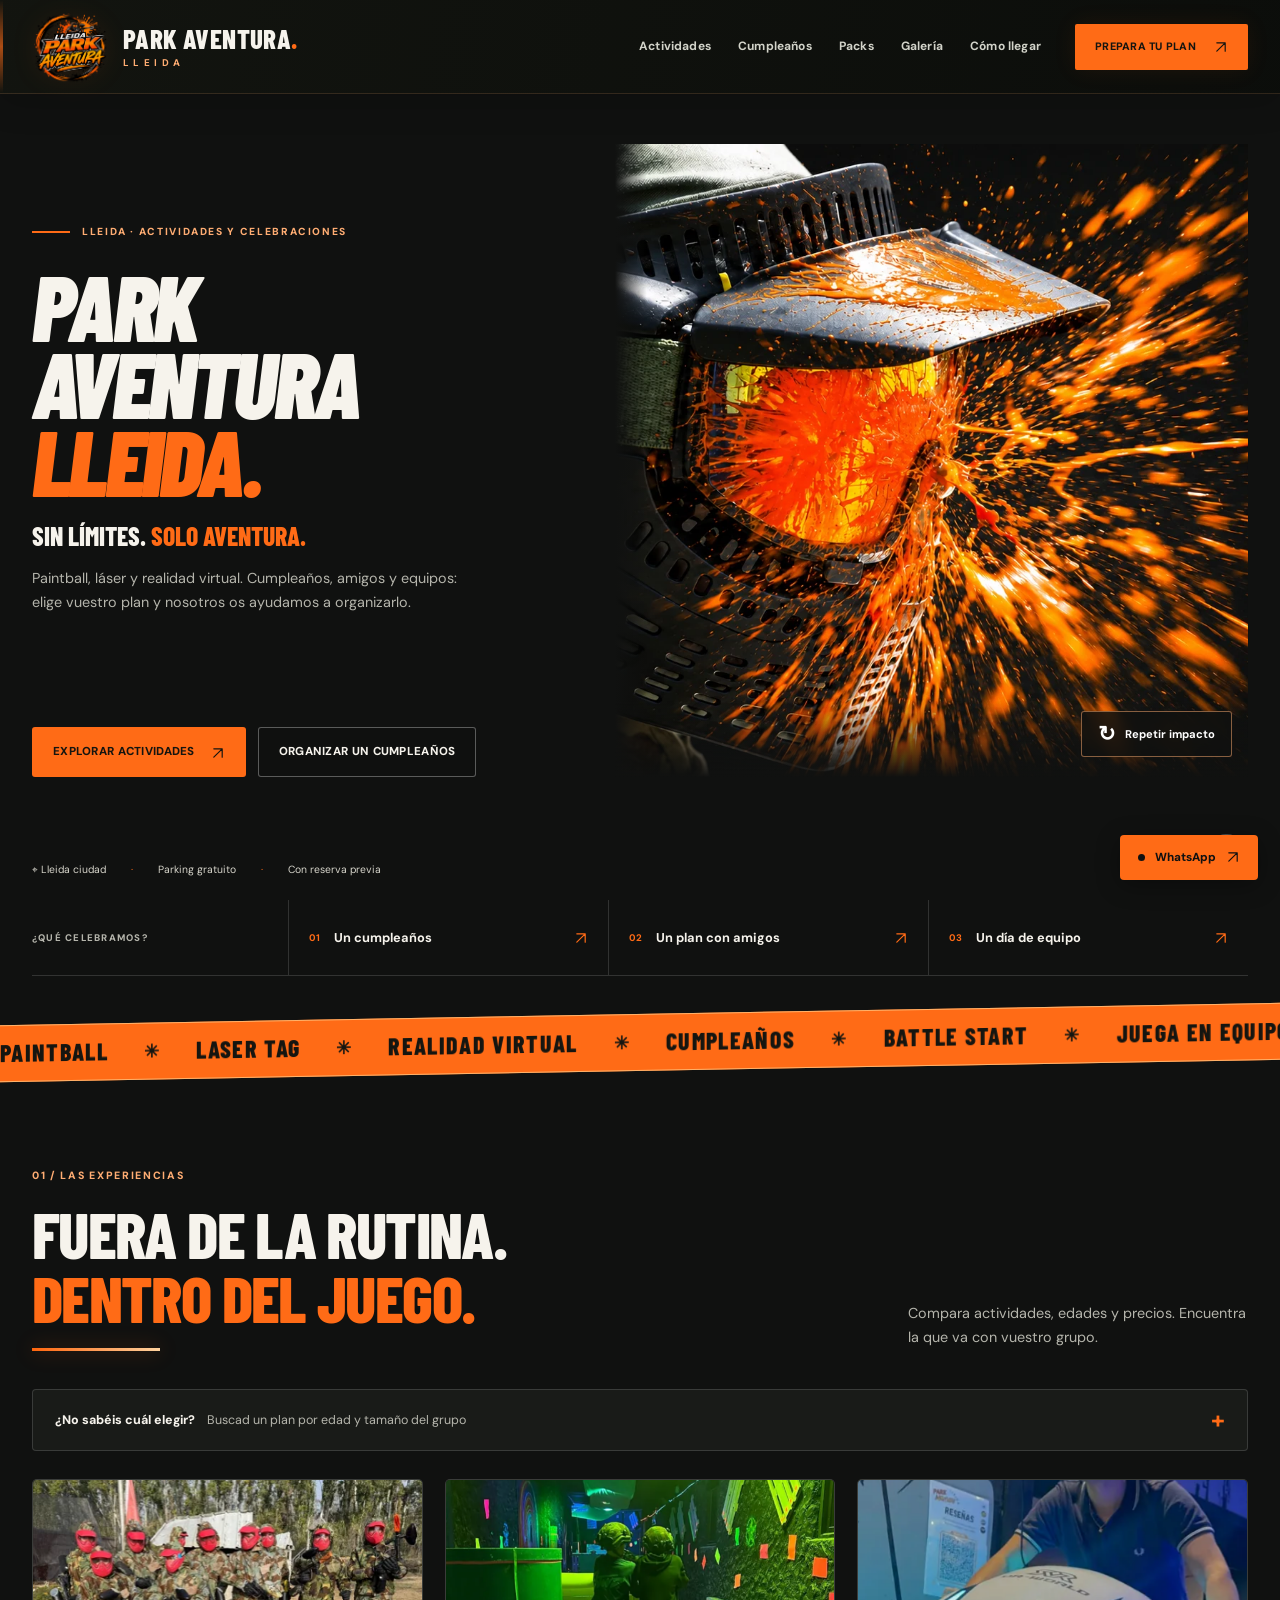
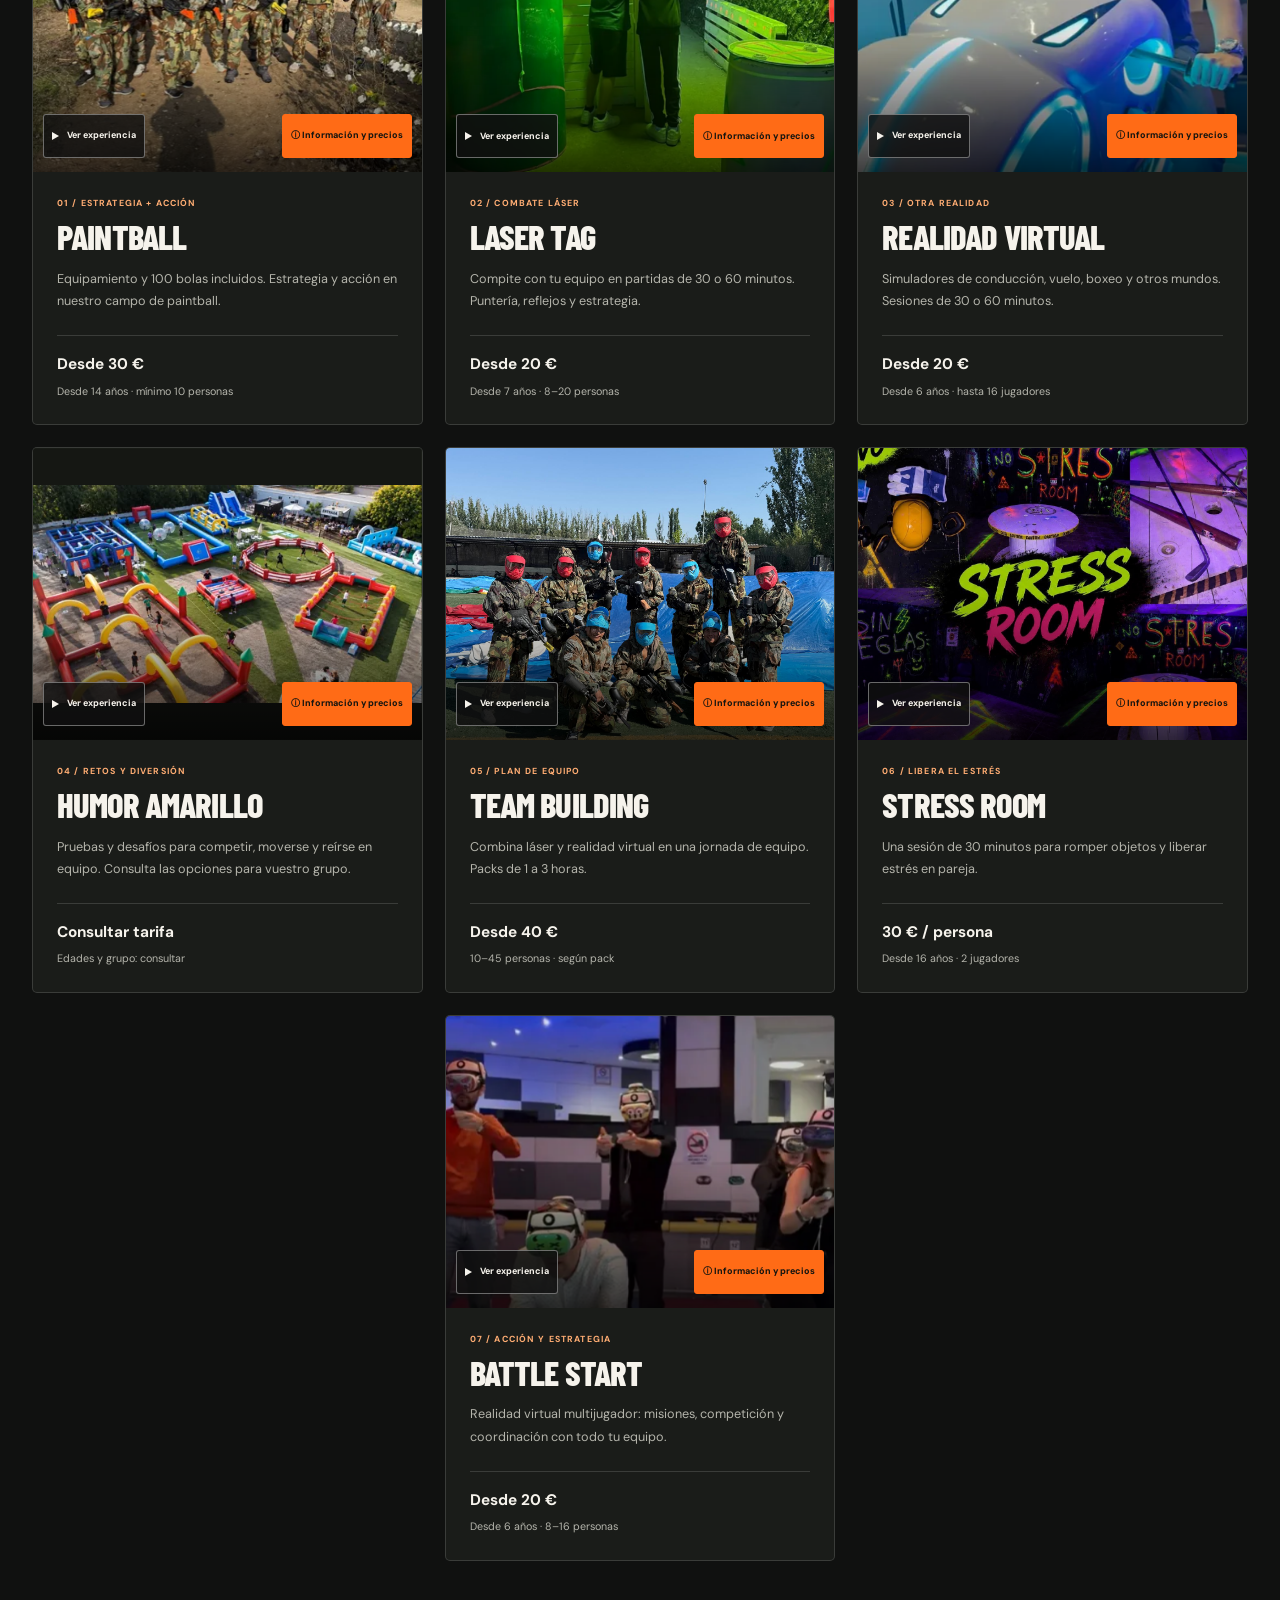
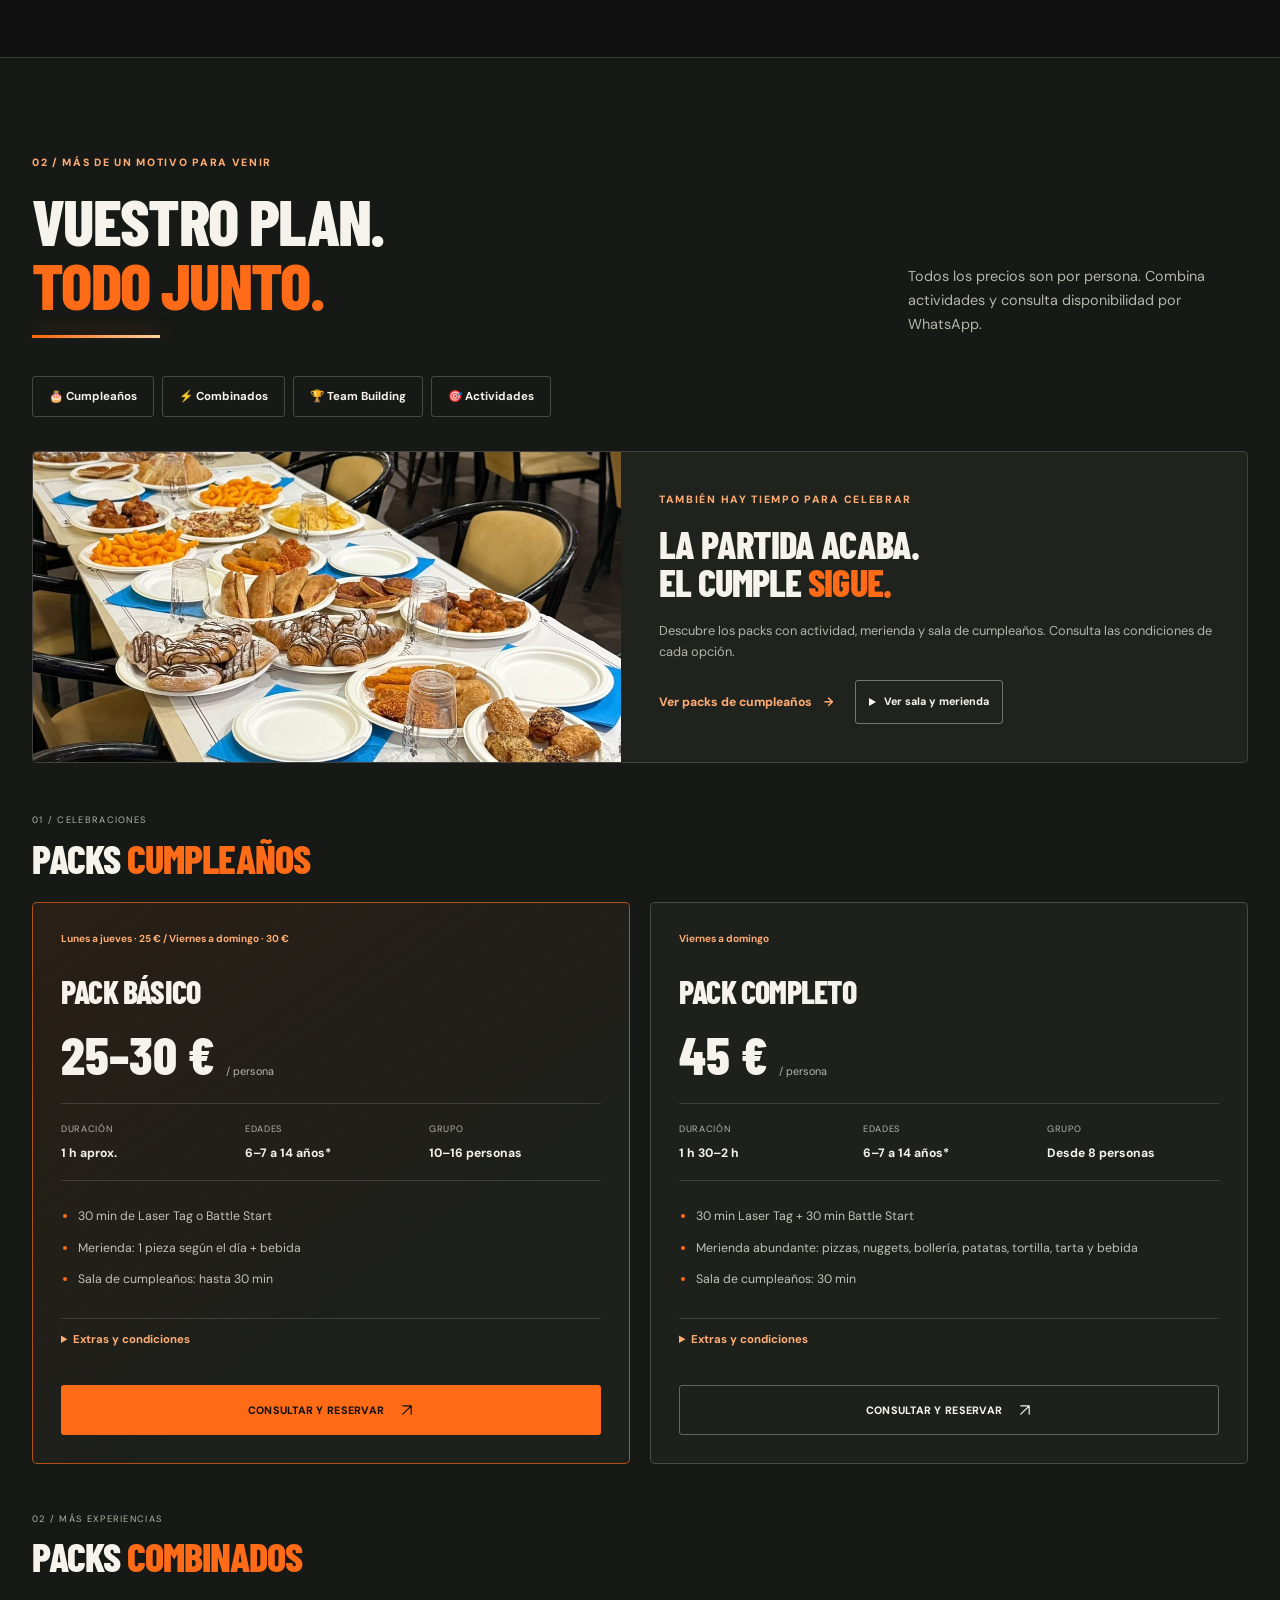
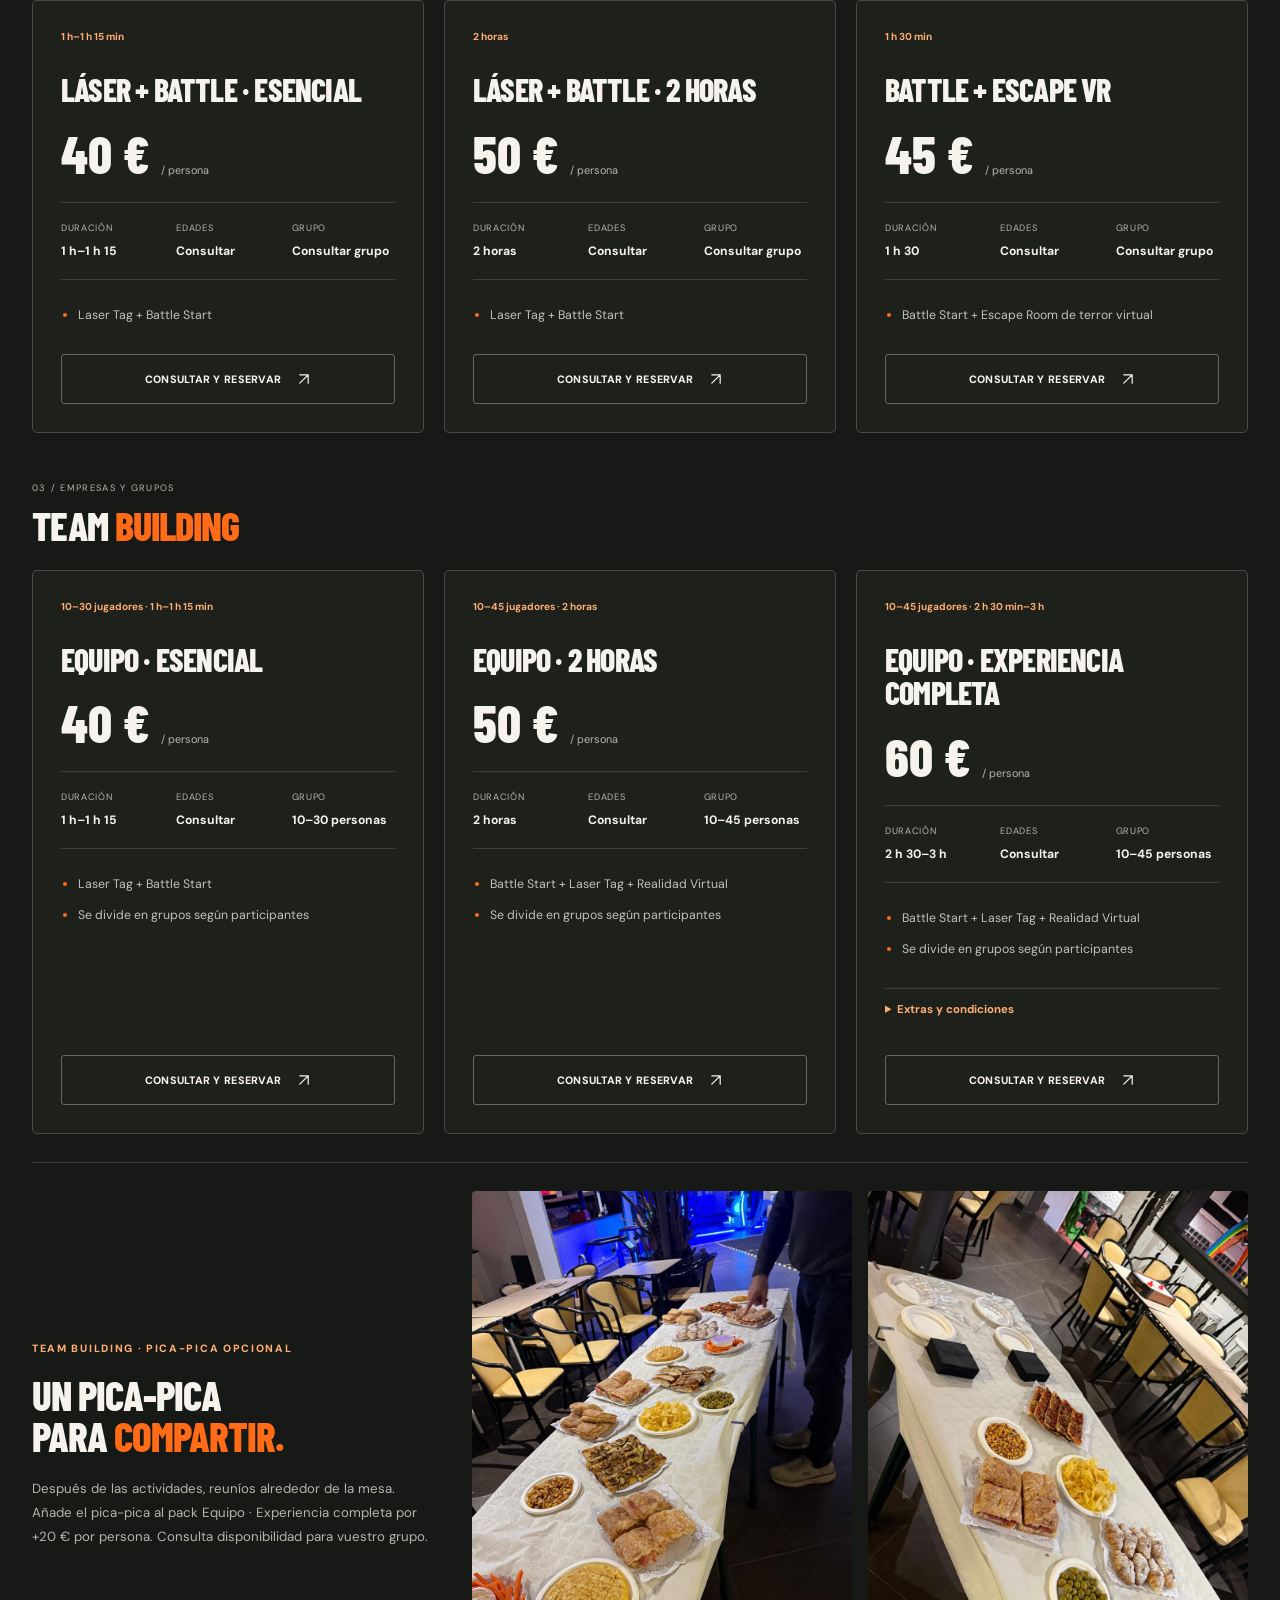
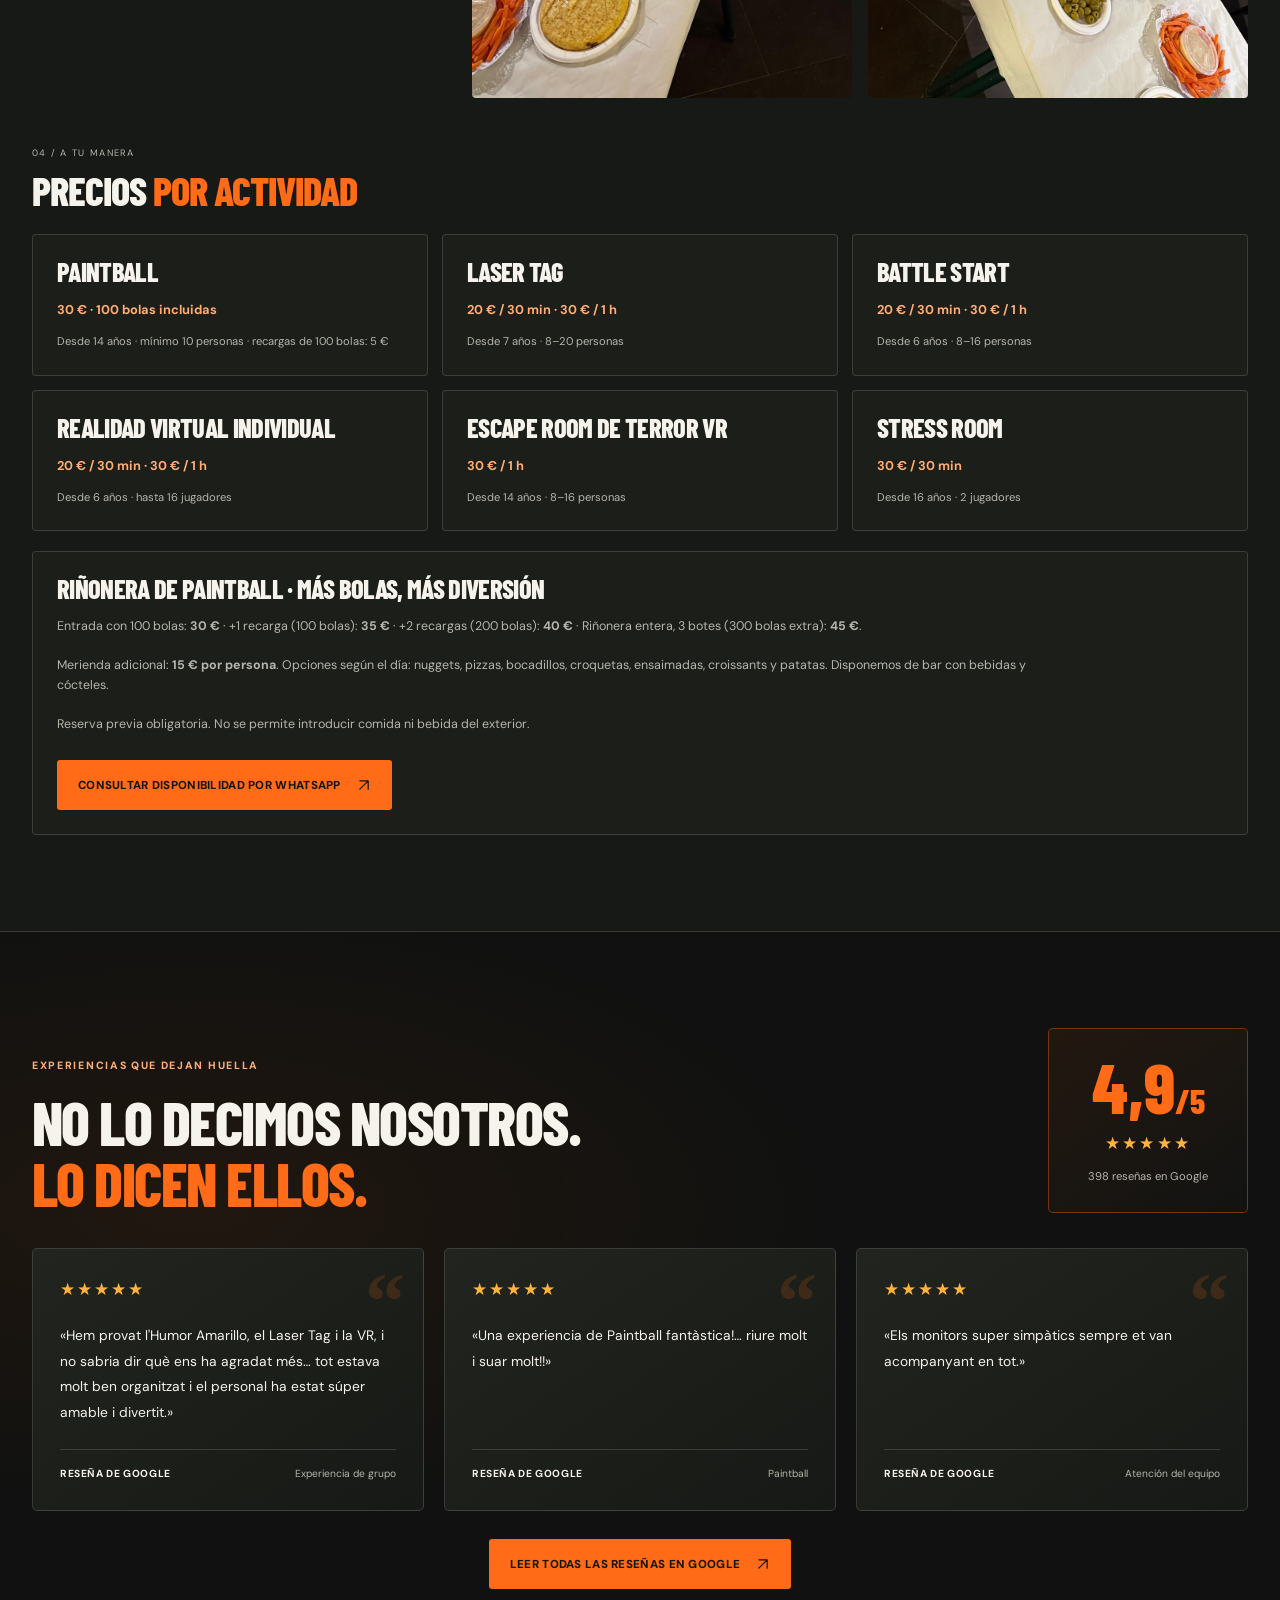
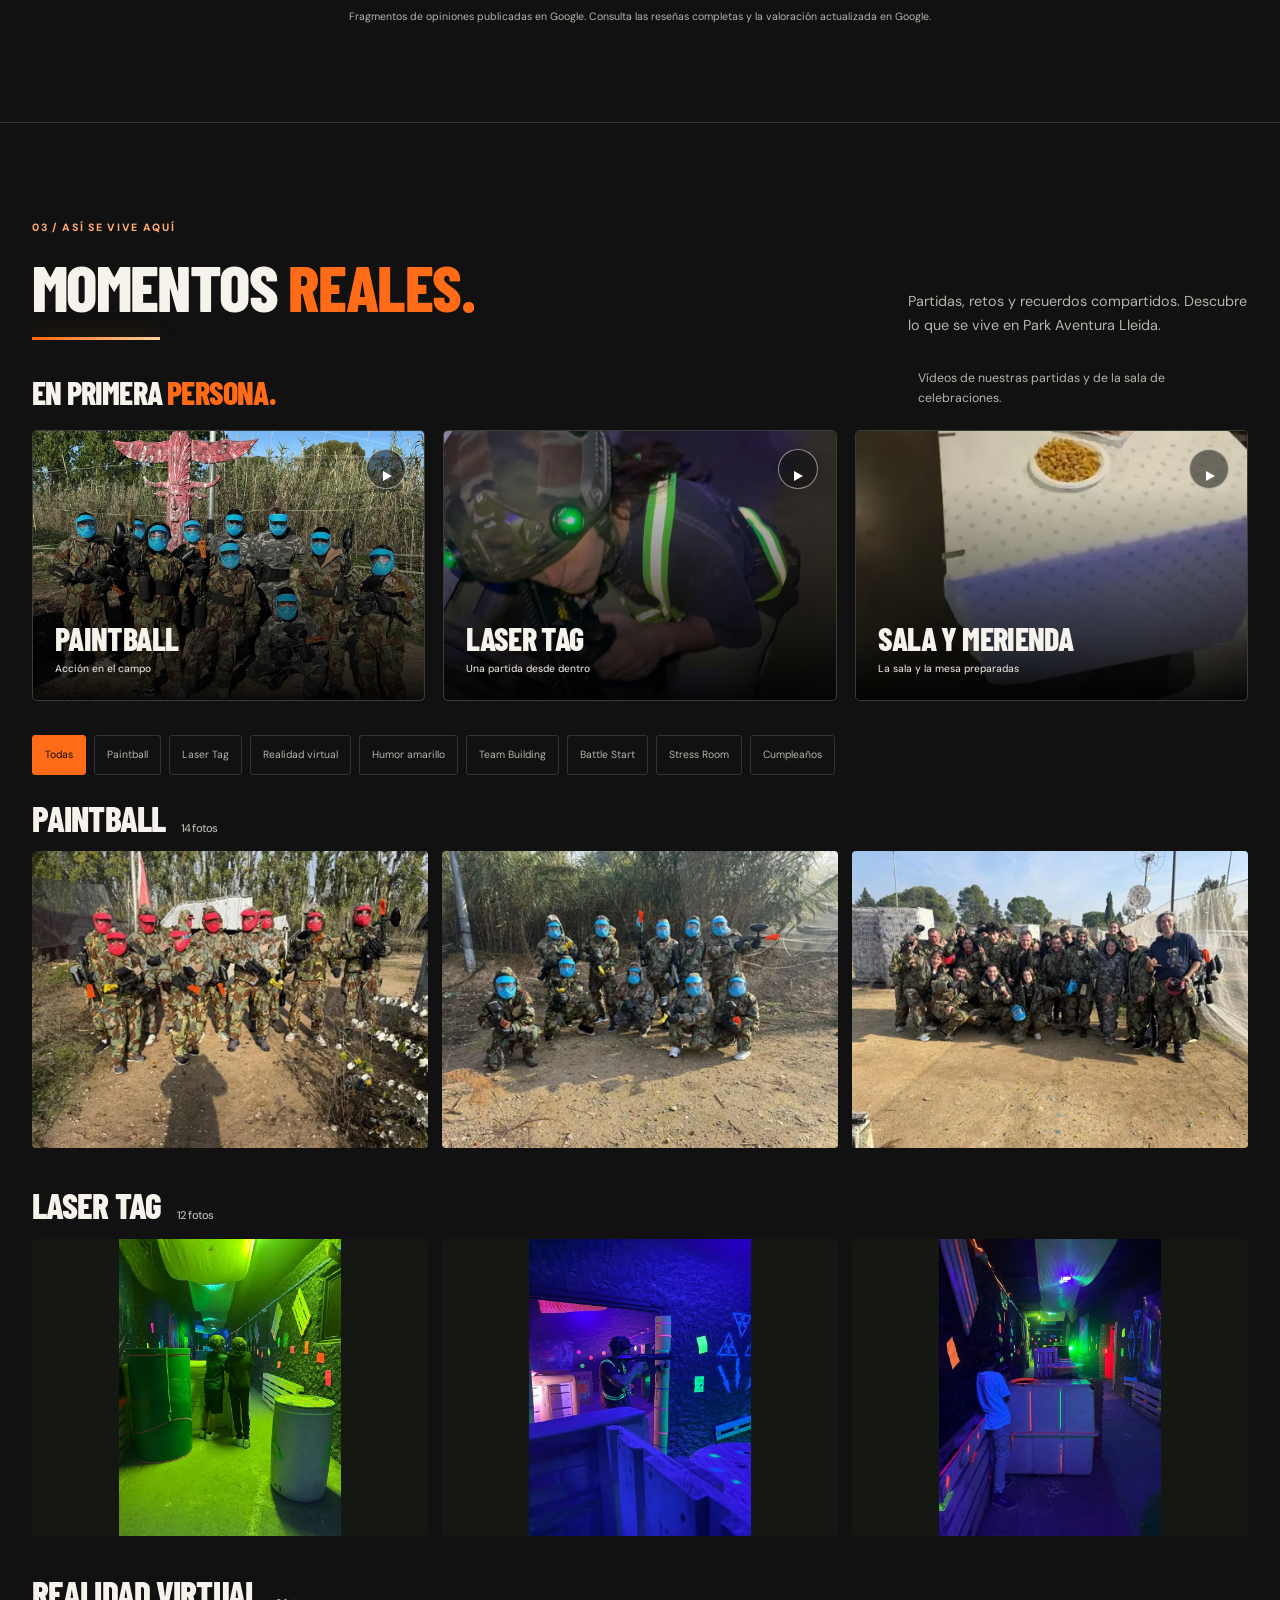
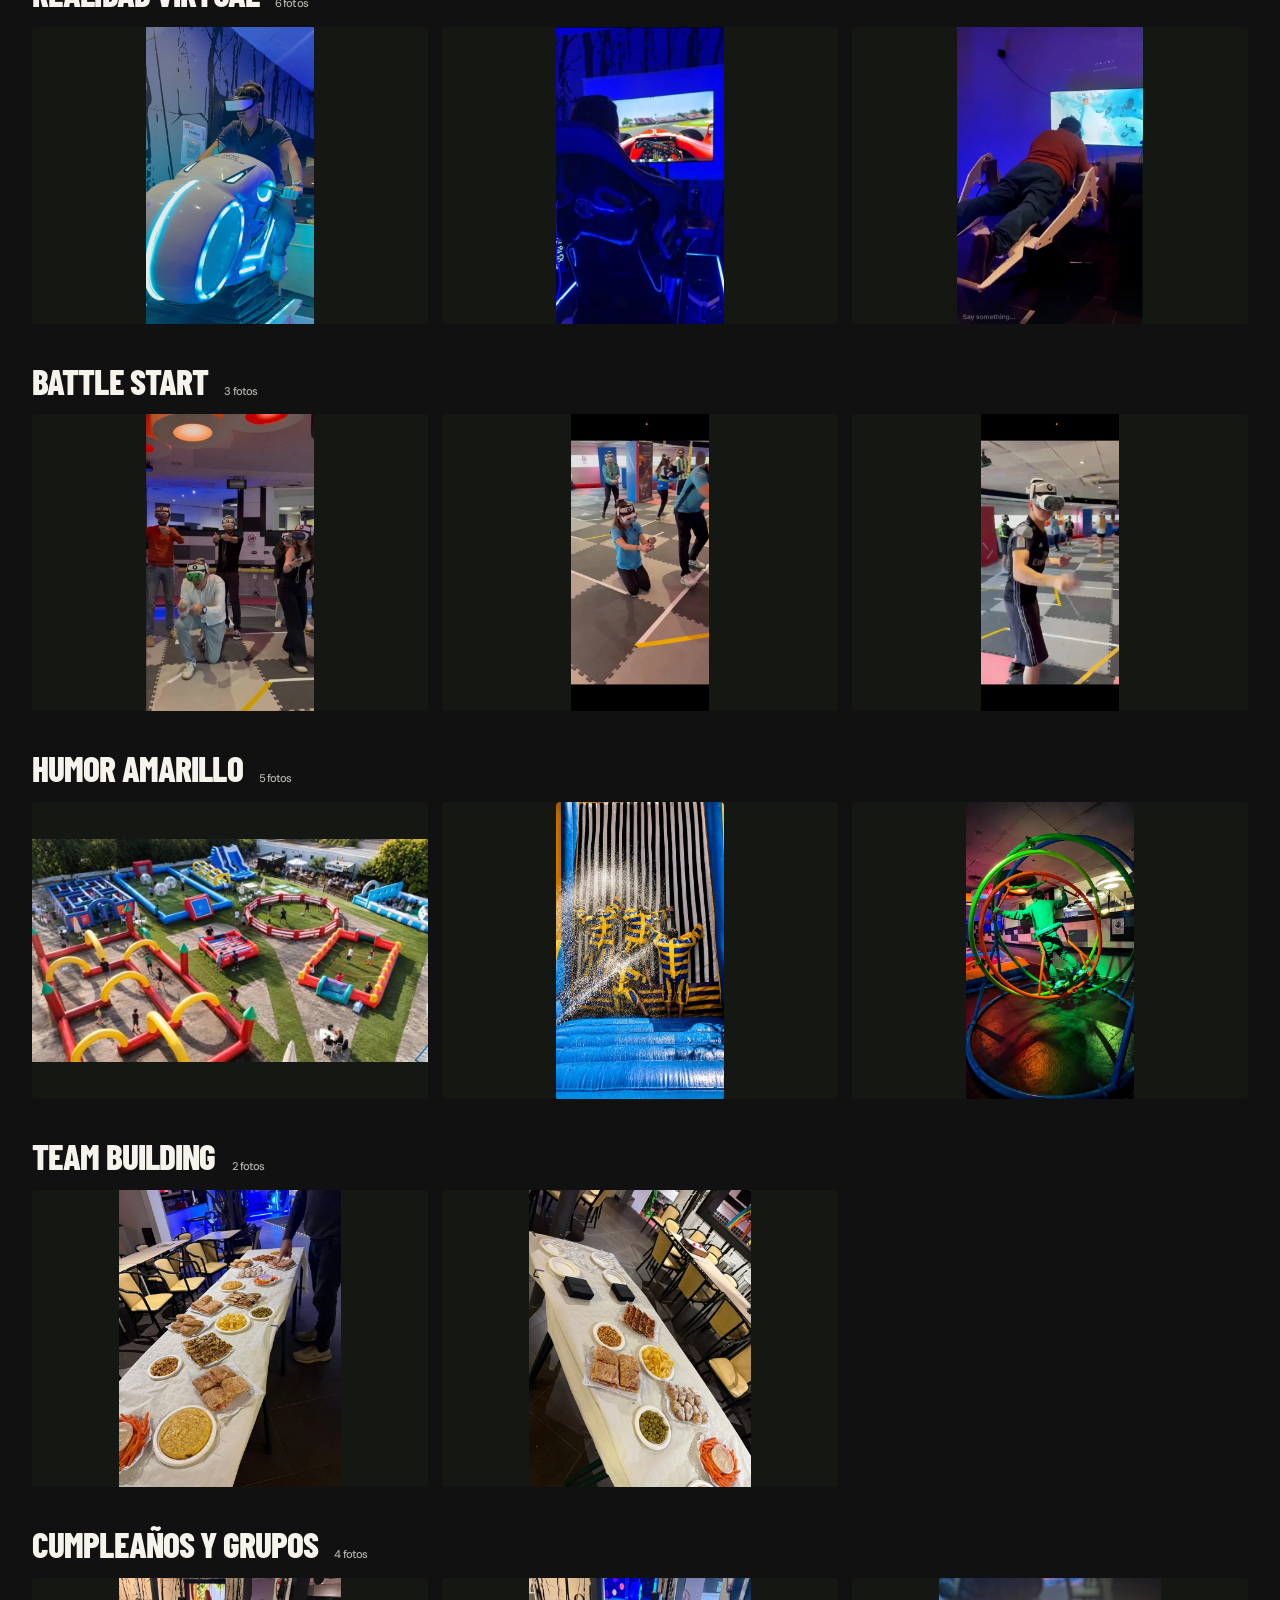
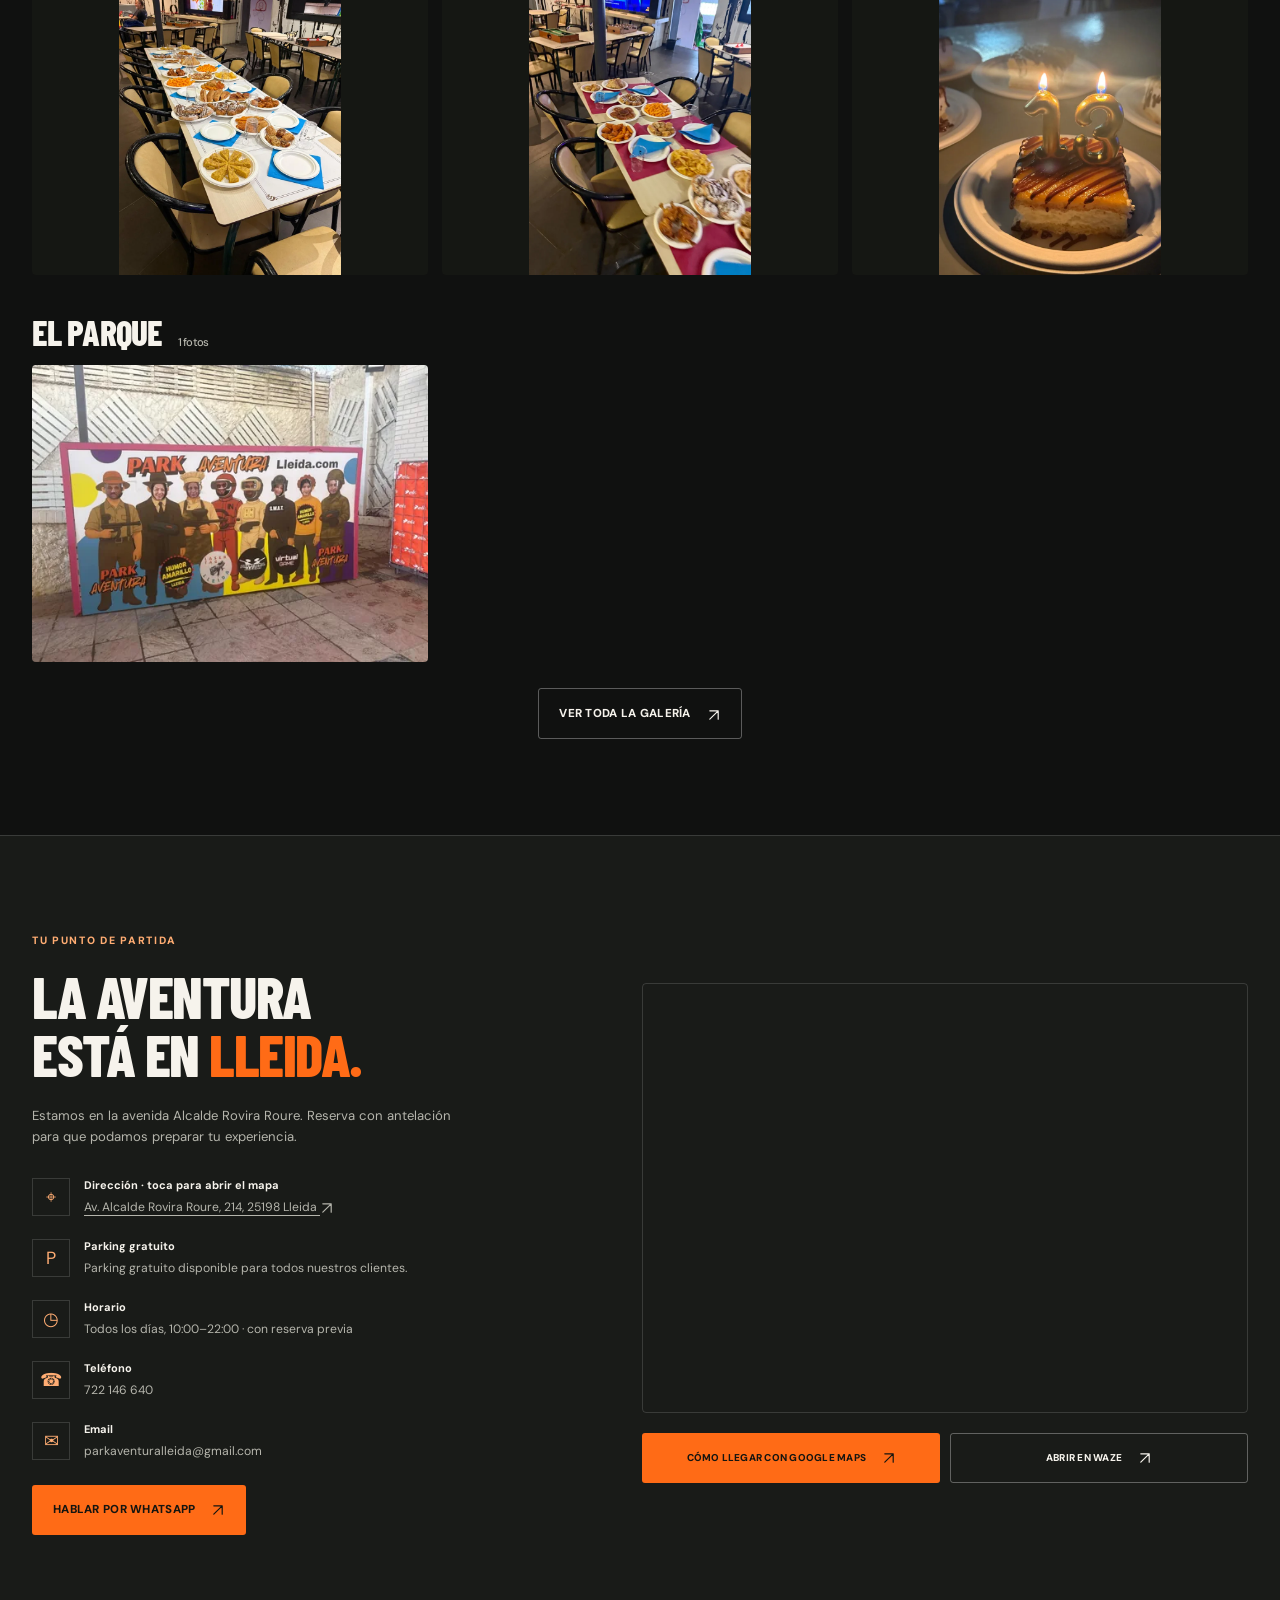
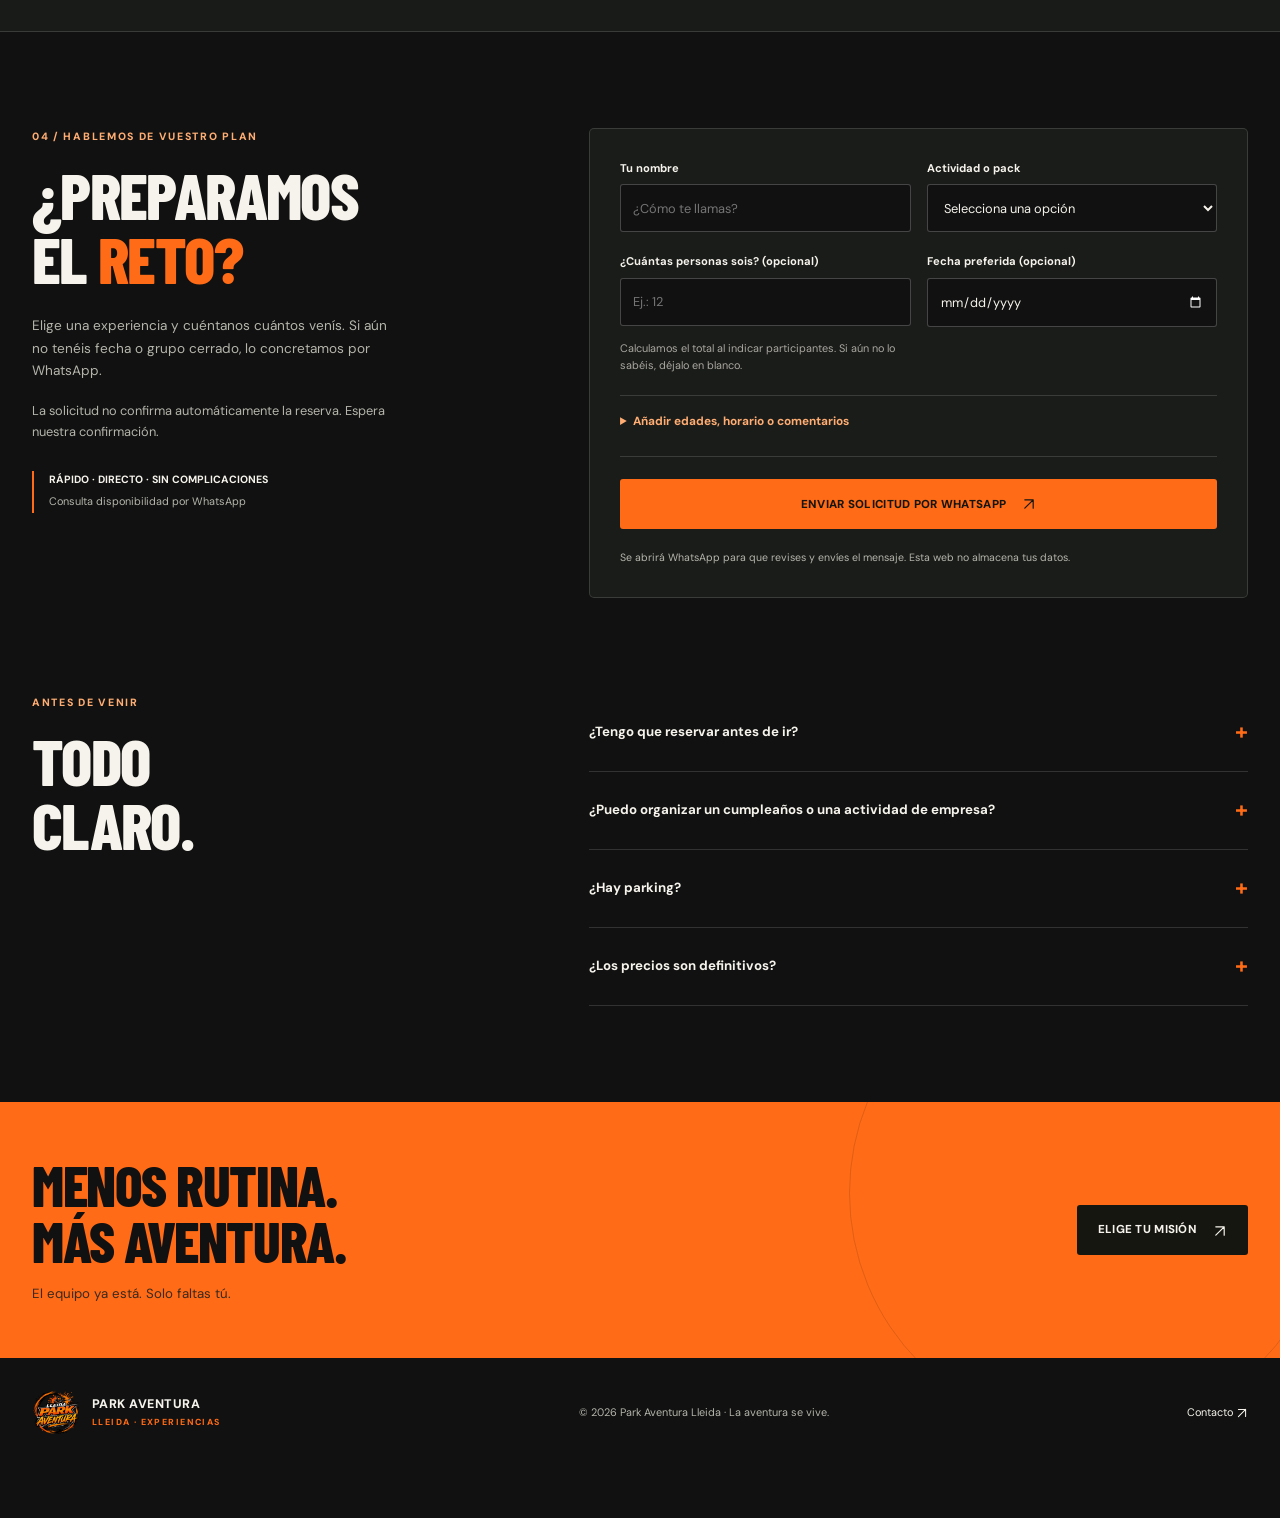
==== commit 3d11c43f: "Update Paintball entry price to 30 euros and recarga totals" ====
--- a/index.html
+++ b/index.html
@@ -12,7 +12,7 @@
 <link rel="preconnect" href="https://fonts.gstatic.com" crossorigin>
 <link href="https://fonts.googleapis.com/css2?family=Barlow+Condensed:wght@500;600;700;800;900&family=DM+Sans:wght@400;500;600;700;800&display=swap" rel="stylesheet">
 
-<script src="/activity-catalog.js?v=4" defer></script>
+<script src="/activity-catalog.js?v=5" defer></script>
 <script src="/interactive.js?v=9" defer></script>
 <script src="/booking-planner.js?v=7" defer></script>
 <script src="/adventure-finder.js?v=7" defer></script>
@@ -65,7 +65,7 @@
 <section class="section" id="misiones" data-chapter-page="1"><div class="wrap mission-layout"><div class="section-heading"><div><span class="eyebrow">01 / Las experiencias</span><h2>FUERA DE LA RUTINA.<br><span class="orange">DENTRO DEL JUEGO.</span></h2></div><p>Compara actividades, edades y precios. Encuentra la que va con vuestro grupo.</p></div>
 <details class="finder-disclosure"><summary><span>¿No sabéis cuál elegir?</span> Buscad un plan por edad y tamaño del grupo <b aria-hidden="true">+</b></summary><div id="planFinderHost"></div></details>
 <div class="mission-list">
-<article class="mission-card reveal" id="detalle-paintball"><div class="mission-info" data-num="01"><span class="mission-type">01 / Estrategia + acción</span><h3>Paintball</h3><p>Equipamiento y 100 bolas incluidos. Estrategia y acción en nuestro campo de paintball.</p><div class="activity-facts"><strong>Desde 25 €</strong><span>Desde 14 años · mínimo 10 personas</span></div></div><div class="mission-photo"><img loading="lazy" decoding="async" src="/assets/experiences/paintball-06-960.webp" srcset="/assets/experiences/paintball-06-480.webp 480w, /assets/experiences/paintball-06-960.webp 960w, /assets/experiences/paintball-06-1600.webp 1600w" sizes="(max-width:580px) 90vw, (max-width:1100px) 45vw, 30vw" width="1600" height="1200" alt="Equipo rojo de Paintball en el campo"><button class="video-trigger" type="button" data-video-title="Paintball" aria-label="Ver experiencia: Paintball"><span class="play-icon">▶</span><span>Ver experiencia</span></button><button class="info-trigger" type="button" data-activity-info="paintball">ⓘ Información y precios</button></div></article>
+<article class="mission-card reveal" id="detalle-paintball"><div class="mission-info" data-num="01"><span class="mission-type">01 / Estrategia + acción</span><h3>Paintball</h3><p>Equipamiento y 100 bolas incluidos. Estrategia y acción en nuestro campo de paintball.</p><div class="activity-facts"><strong>Desde 30 €</strong><span>Desde 14 años · mínimo 10 personas</span></div></div><div class="mission-photo"><img loading="lazy" decoding="async" src="/assets/experiences/paintball-06-960.webp" srcset="/assets/experiences/paintball-06-480.webp 480w, /assets/experiences/paintball-06-960.webp 960w, /assets/experiences/paintball-06-1600.webp 1600w" sizes="(max-width:580px) 90vw, (max-width:1100px) 45vw, 30vw" width="1600" height="1200" alt="Equipo rojo de Paintball en el campo"><button class="video-trigger" type="button" data-video-title="Paintball" aria-label="Ver experiencia: Paintball"><span class="play-icon">▶</span><span>Ver experiencia</span></button><button class="info-trigger" type="button" data-activity-info="paintball">ⓘ Información y precios</button></div></article>
 <article class="mission-card reveal d1" id="detalle-laser"><div class="mission-info" data-num="02"><span class="mission-type">02 / Combate láser</span><h3>Laser Tag</h3><p>Compite con tu equipo en partidas de 30 o 60 minutos. Puntería, reflejos y estrategia.</p><div class="activity-facts"><strong>Desde 20 €</strong><span>Desde 7 años · 8–20 personas</span></div></div><div class="mission-photo"><img loading="lazy" decoding="async" src="/assets/experiences/laser-tag-14-960.webp" srcset="/assets/experiences/laser-tag-14-480.webp 360w, /assets/experiences/laser-tag-14-960.webp 720w, /assets/experiences/laser-tag-14-1600.webp 1200w" sizes="(max-width:580px) 90vw, (max-width:1100px) 45vw, 30vw" width="1200" height="1600" alt="Participantes de Laser Tag entre obstáculos iluminados"><button class="video-trigger" type="button" data-video-title="Laser Tag" aria-label="Ver experiencia: Laser Tag"><span class="play-icon">▶</span><span>Ver experiencia</span></button><button class="info-trigger" type="button" data-activity-info="laser">ⓘ Información y precios</button></div></article>
 <article class="mission-card reveal d2" id="detalle-vr"><div class="mission-info" data-num="03"><span class="mission-type">03 / Otra realidad</span><h3>Realidad virtual</h3><p>Simuladores de conducción, vuelo, boxeo y otros mundos. Sesiones de 30 o 60 minutos.</p><div class="activity-facts"><strong>Desde 20 €</strong><span>Desde 6 años · hasta 16 jugadores</span></div></div><div class="mission-photo"><img loading="lazy" decoding="async" src="/assets/experiences/realidad-virtual-22-960.webp" srcset="/assets/experiences/realidad-virtual-22-480.webp 270w, /assets/experiences/realidad-virtual-22-960.webp 540w, /assets/experiences/realidad-virtual-22-1600.webp 900w" sizes="(max-width:580px) 90vw, (max-width:1100px) 45vw, 30vw" width="900" height="1600" alt="Simulador de moto de realidad virtual"><button class="video-trigger" type="button" data-video-title="Realidad virtual" aria-label="Ver experiencia: Realidad virtual"><span class="play-icon" aria-hidden="true">▶</span><span>Ver experiencia</span></button><button class="info-trigger" type="button" data-activity-info="vr">ⓘ Información y precios</button></div></article>
 <article class="mission-card reveal" id="detalle-humor"><div class="mission-info" data-num="04"><span class="mission-type">04 / Retos y diversión</span><h3>Humor Amarillo</h3><p>Pruebas y desafíos para competir, moverse y reírse en equipo. Consulta las opciones para vuestro grupo.</p><div class="activity-facts"><strong>Consultar tarifa</strong><span>Edades y grupo: consultar</span></div></div><div class="mission-photo"><img loading="lazy" decoding="async" src="/assets/experiences/humor-amarillo-09-960.webp" srcset="/assets/experiences/humor-amarillo-09-480.webp 480w, /assets/experiences/humor-amarillo-09-960.webp 960w, /assets/experiences/humor-amarillo-09-1600.webp 1600w" sizes="(max-width:580px) 90vw, (max-width:1100px) 45vw, 30vw" width="1672" height="941" alt="Vista aérea del circuito de Humor Amarillo y sus obstáculos"><button class="video-trigger" type="button" data-video-title="Humor Amarillo" aria-label="Ver experiencia: Humor Amarillo"><span class="play-icon" aria-hidden="true">▶</span><span>Ver experiencia</span></button><button class="info-trigger" type="button" data-activity-info="humor">ⓘ Información y precios</button></div></article>
@@ -94,8 +94,8 @@
   </div>
 </div>
 </div><div class="pack-category" id="packs-actividades"><div class="category-kicker">04 / A tu manera</div><h3 style="margin:0 0 24px">PRECIOS <span class="orange">POR ACTIVIDAD</span></h3><div class="prices">
-<article class="pricebox"><h3>Paintball</h3><div class="price-row"><b>25 € · 100 bolas incluidas</b></div><p class="price-note">Desde 14 años · mínimo 10 personas · recargas de 100 bolas: 5 €</p></article><article class="pricebox"><h3>Laser Tag</h3><div class="price-row"><b>20 € / 30 min · 30 € / 1 h</b></div><p class="price-note">Desde 7 años · 8–20 personas</p></article><article class="pricebox"><h3>Battle Start</h3><div class="price-row"><b>20 € / 30 min · 30 € / 1 h</b></div><p class="price-note">Desde 6 años · 8–16 personas</p></article><article class="pricebox"><h3>Realidad virtual individual</h3><div class="price-row"><b>20 € / 30 min · 30 € / 1 h</b></div><p class="price-note">Desde 6 años · hasta 16 jugadores</p></article><article class="pricebox"><h3>Escape Room de terror VR</h3><div class="price-row"><b>30 € / 1 h</b></div><p class="price-note">Desde 14 años · 8–16 personas</p></article><article class="pricebox"><h3>Stress Room</h3><div class="price-row"><b>30 € / 30 min</b></div><p class="price-note">Desde 16 años · 2 jugadores</p></article>
-</div><div class="pricebox" style="margin-top:20px"><h3>RIÑONERA DE PAINTBALL · MÁS BOLAS, MÁS DIVERSIÓN</h3><p>Entrada con 100 bolas: <b>25 €</b> · +1 recarga (100 bolas): <b>30 €</b> · +2 recargas (200 bolas): <b>35 €</b> · Riñonera entera, 3 botes (300 bolas extra): <b>40 €</b>.</p><p>Merienda adicional: <b>15 € por persona</b>. Opciones según el día: nuggets, pizzas, bocadillos, croquetas, ensaimadas, croissants y patatas. Disponemos de bar con bebidas y cócteles.</p><p>Reserva previa obligatoria. No se permite introducir comida ni bebida del exterior.</p><a class="btn primary" href="https://wa.me/34722146640">Consultar disponibilidad por WhatsApp <svg class="icon-arrow" viewBox="0 0 20 20" width="16" height="16" fill="none" aria-hidden="true" focusable="false"><path d="M4 16 16 4M4 4h12v12" stroke="currentColor" stroke-width="1.7" stroke-linecap="round" stroke-linejoin="round"/></svg></a></div>
+<article class="pricebox"><h3>Paintball</h3><div class="price-row"><b>30 € · 100 bolas incluidas</b></div><p class="price-note">Desde 14 años · mínimo 10 personas · recargas de 100 bolas: 5 €</p></article><article class="pricebox"><h3>Laser Tag</h3><div class="price-row"><b>20 € / 30 min · 30 € / 1 h</b></div><p class="price-note">Desde 7 años · 8–20 personas</p></article><article class="pricebox"><h3>Battle Start</h3><div class="price-row"><b>20 € / 30 min · 30 € / 1 h</b></div><p class="price-note">Desde 6 años · 8–16 personas</p></article><article class="pricebox"><h3>Realidad virtual individual</h3><div class="price-row"><b>20 € / 30 min · 30 € / 1 h</b></div><p class="price-note">Desde 6 años · hasta 16 jugadores</p></article><article class="pricebox"><h3>Escape Room de terror VR</h3><div class="price-row"><b>30 € / 1 h</b></div><p class="price-note">Desde 14 años · 8–16 personas</p></article><article class="pricebox"><h3>Stress Room</h3><div class="price-row"><b>30 € / 30 min</b></div><p class="price-note">Desde 16 años · 2 jugadores</p></article>
+</div><div class="pricebox" style="margin-top:20px"><h3>RIÑONERA DE PAINTBALL · MÁS BOLAS, MÁS DIVERSIÓN</h3><p>Entrada con 100 bolas: <b>30 €</b> · +1 recarga (100 bolas): <b>35 €</b> · +2 recargas (200 bolas): <b>40 €</b> · Riñonera entera, 3 botes (300 bolas extra): <b>45 €</b>.</p><p>Merienda adicional: <b>15 € por persona</b>. Opciones según el día: nuggets, pizzas, bocadillos, croquetas, ensaimadas, croissants y patatas. Disponemos de bar con bebidas y cócteles.</p><p>Reserva previa obligatoria. No se permite introducir comida ni bebida del exterior.</p><a class="btn primary" href="https://wa.me/34722146640">Consultar disponibilidad por WhatsApp <svg class="icon-arrow" viewBox="0 0 20 20" width="16" height="16" fill="none" aria-hidden="true" focusable="false"><path d="M4 16 16 4M4 4h12v12" stroke="currentColor" stroke-width="1.7" stroke-linecap="round" stroke-linejoin="round"/></svg></a></div>
 </div></div></section>
 
 <section class="section reviews-section" id="resenas" aria-labelledby="reviews-title">
@@ -165,7 +165,7 @@
 
 <script>
 const activityInfoData={
-paintball:{title:'Paintball',description:'Combate en equipo con estrategia, adrenalina y diversión. Incluye marcadora, gas, máscara, peto y equipamiento necesario.',prices:[['Partida · 100 bolas incluidas','25 €'],['Cada recarga de 100 bolas','5 €'],['Riñonera completa · 100 + 300 bolas','40 €']],note:'A partir de 14 años · Mínimo 10 personas. Riñonera: 1 recarga 30 €, 2 recargas 35 €, 3 recargas 40 € (total con entrada).'},
+paintball:{title:'Paintball',description:'Combate en equipo con estrategia, adrenalina y diversión. Incluye marcadora, gas, máscara, peto y equipamiento necesario.',prices:[['Partida · 100 bolas incluidas','30 €'],['Cada recarga de 100 bolas','5 €'],['Riñonera completa · 100 + 300 bolas','45 €']],note:'A partir de 14 años · Mínimo 10 personas. Riñonera: 1 recarga 35 €, 2 recargas 40 €, 3 recargas 45 € (total con entrada).'},
 laser:{title:'Laser Tag',description:'Estrategia y trabajo en equipo en una partida de acción.',prices:[['30 minutos','20 €'],['1 hora','30 €']],note:'A partir de 7 años · De 8 a 20 personas.'},
 vr:{title:'Realidad virtual individual',description:'Juegos inmersivos: Fórmula 1, montaña rusa, vuelo, boxeo y mucho más.',prices:[['30 minutos','20 €'],['1 hora','30 €'],['Escape Room de terror VR · 1 hora','30 €']],note:'VR individual: desde 6 años, hasta 16 jugadores. Escape Room de terror: desde 14 años, grupos de 8 a 16 personas.'},
 humor:{title:'Humor Amarillo',description:'Pruebas y desafíos divertidos en equipo.',prices:[['Tarifas','Consultar por WhatsApp']],note:'Consulta disponibilidad y condiciones para tu grupo.'},
--- a/experience-media.css
+++ b/experience-media.css
@@ -8,7 +8,7 @@
 .mission-photo .video-trigger{left:10px}.mission-photo .info-trigger{right:10px}
 .media-lightbox{z-index:170!important}.media-lightbox figure{width:100%;display:flex;justify-content:center}.media-lightbox .gallery-lightbox-close{position:fixed;top:16px;right:16px}
 .media-lightbox .media-step{position:absolute;top:50%;transform:translateY(-50%);width:44px;height:48px;border:1px solid #ffffff60;border-radius:4px;background:#171a17e8;color:#fff;font-size:1.8rem;cursor:pointer;z-index:3}
-.media-prev{left:14px}.media-next{right:14px}.media-counter{position:absolute;bottom:18px;left:70px;right:70px;text-align:center;color:#ddd;font:500 .75rem/1.5 'DM Sans',sans-serif}
+.media-prev{left:14px}.media-next{right:14px}.media-counter{position:absolute;transform:none;bottom:18px;left:70px;right:70px;text-align:center;color:#ddd;font:500 .75rem/1.5 'DM Sans',sans-serif}
 .media-lightbox img{max-width:calc(100vw - 140px);max-height:calc(100dvh - 140px);width:auto;height:auto;object-fit:contain}
 .experience-overview{padding:0 24px}.experience-cover{display:block;width:100%;max-height:46svh;object-fit:contain;background:#10120f}
 .experience-overview p{font-size:.85rem;line-height:1.8;margin:20px 0}.experience-overview h2{font-size:2.4rem;margin:20px 0 0;padding-right:42px}
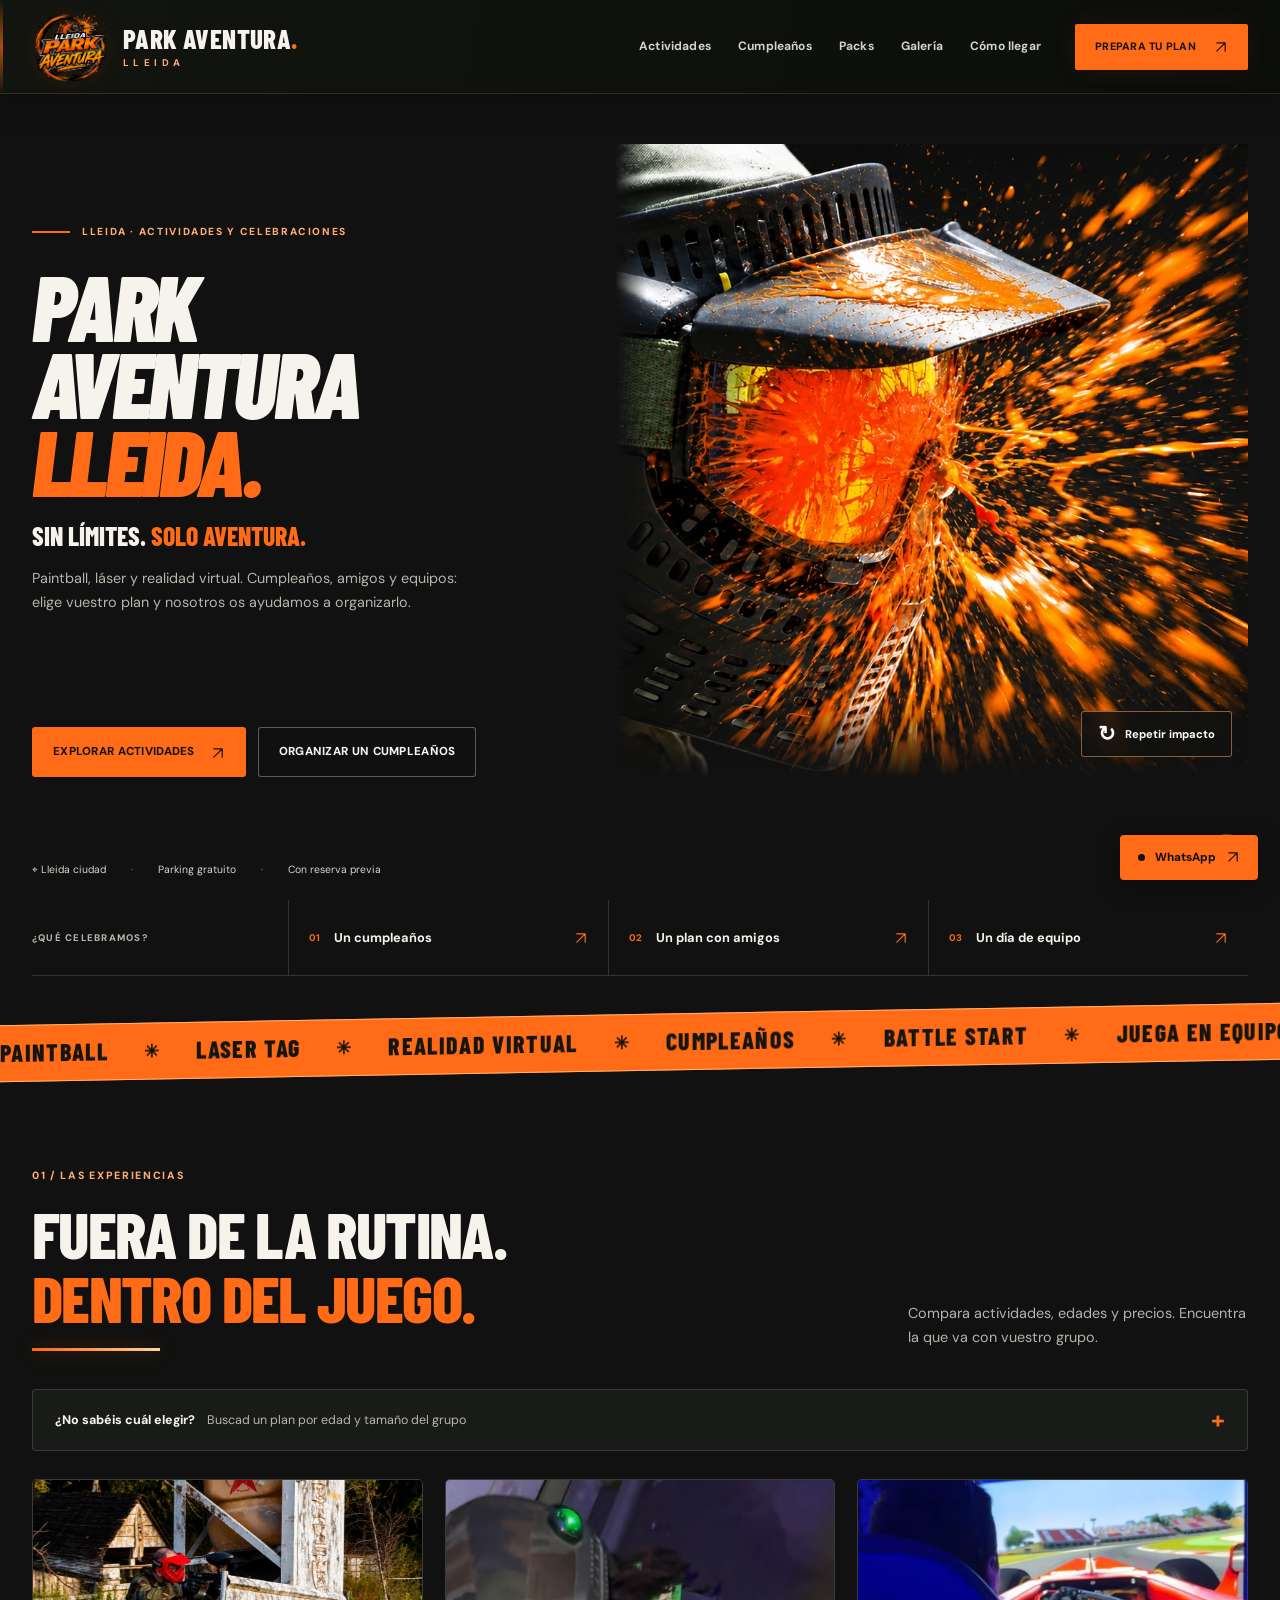
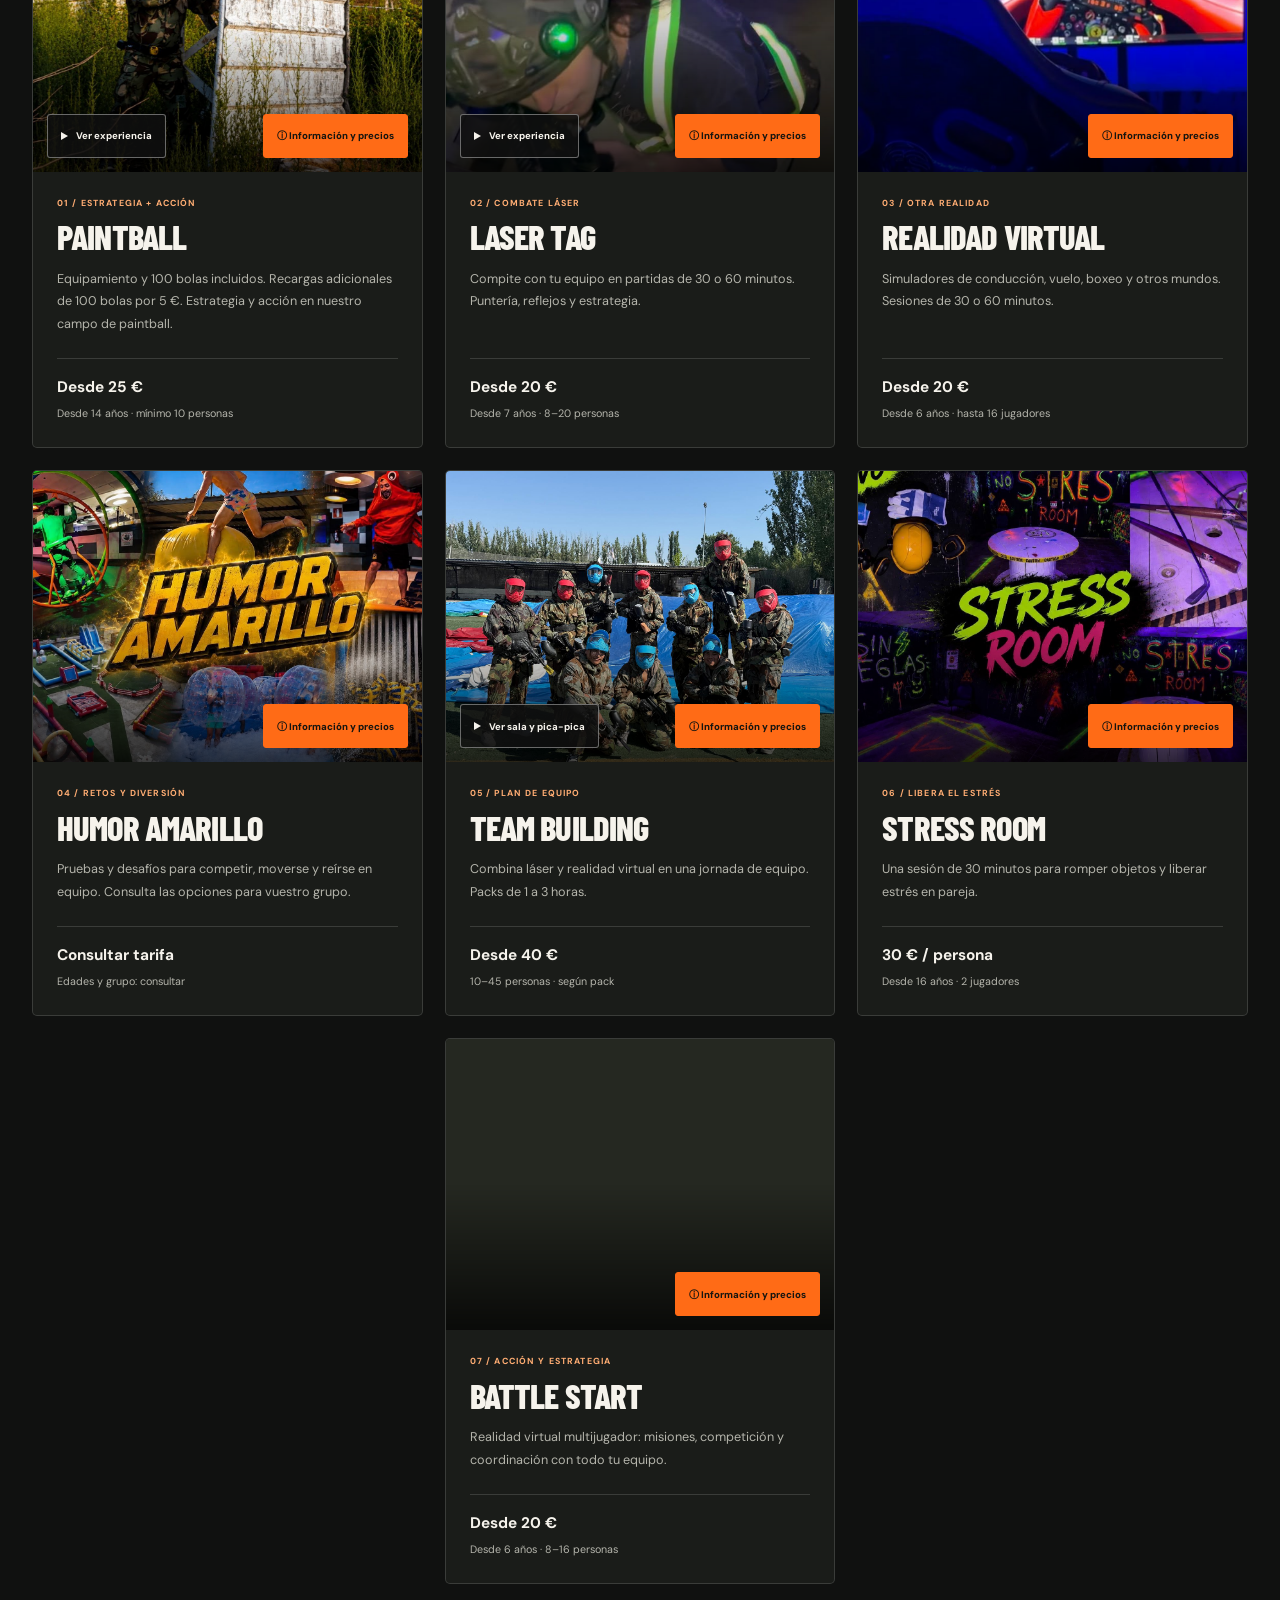
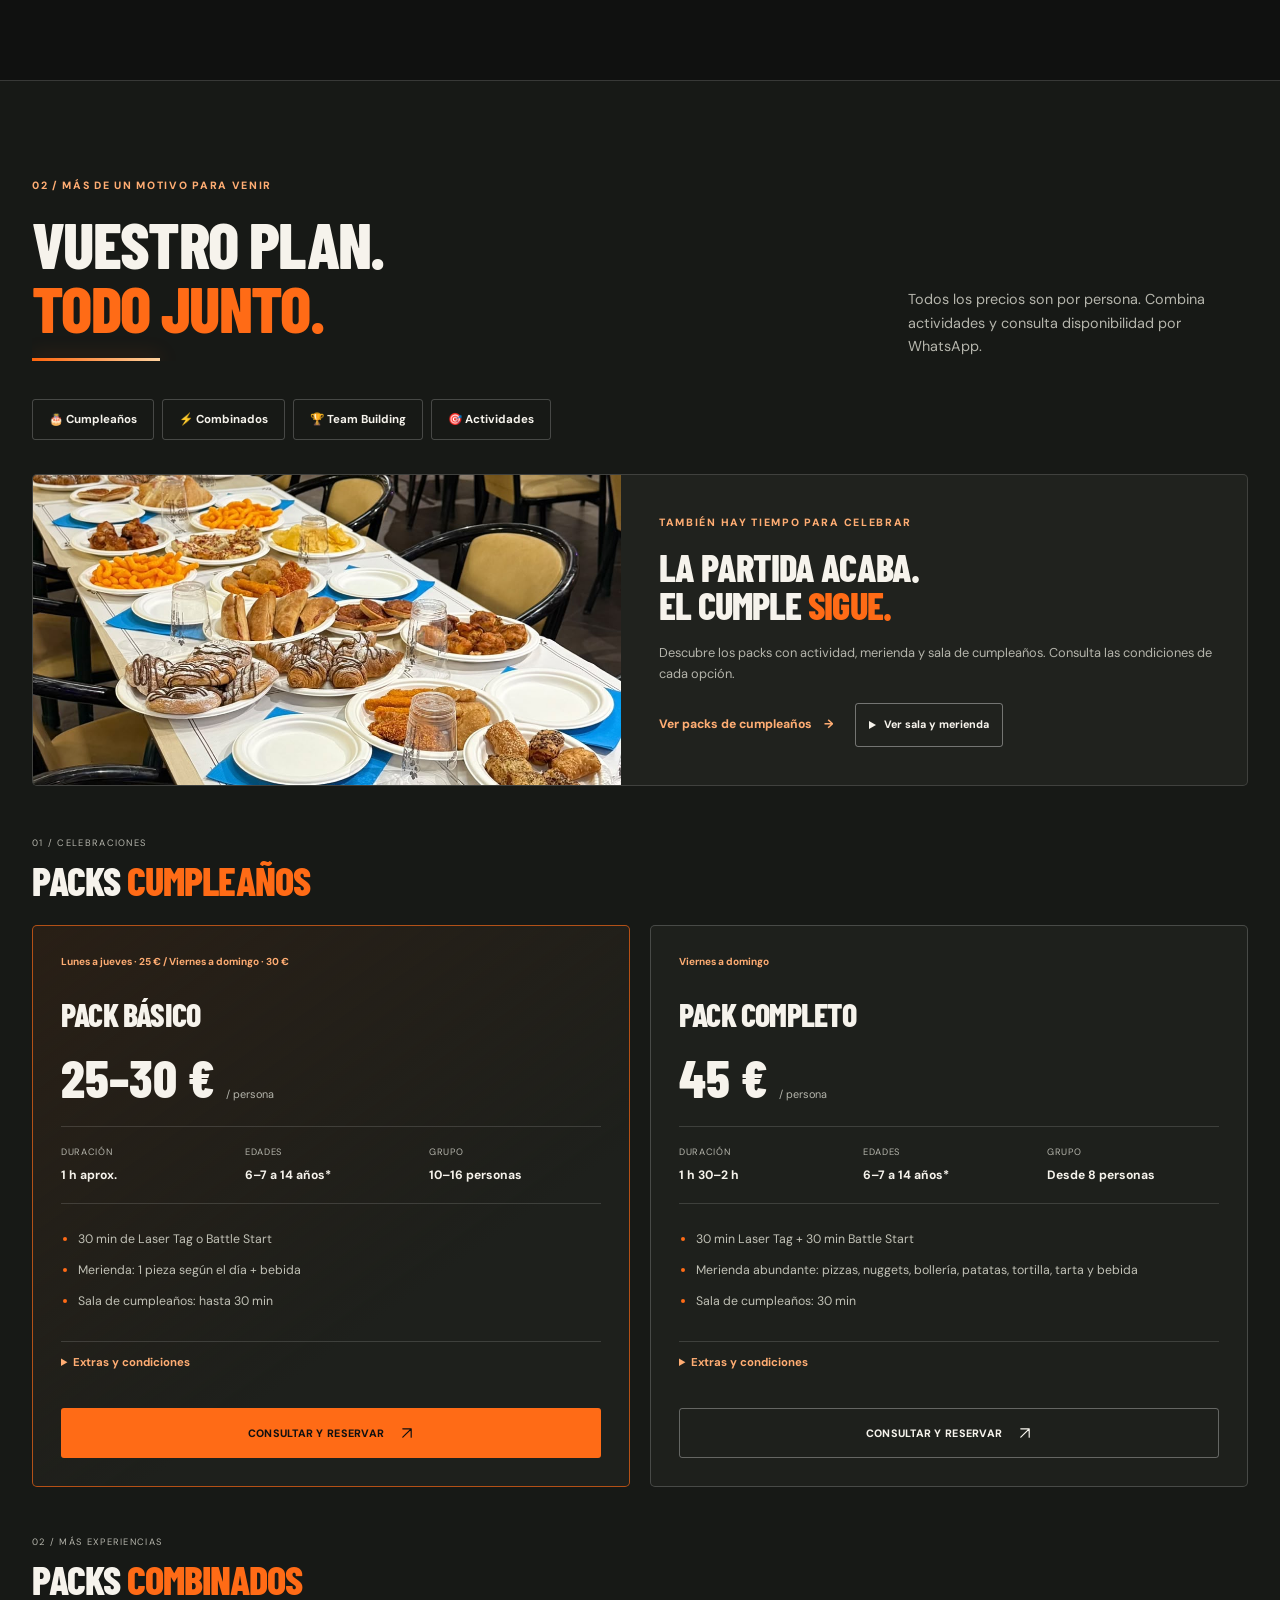
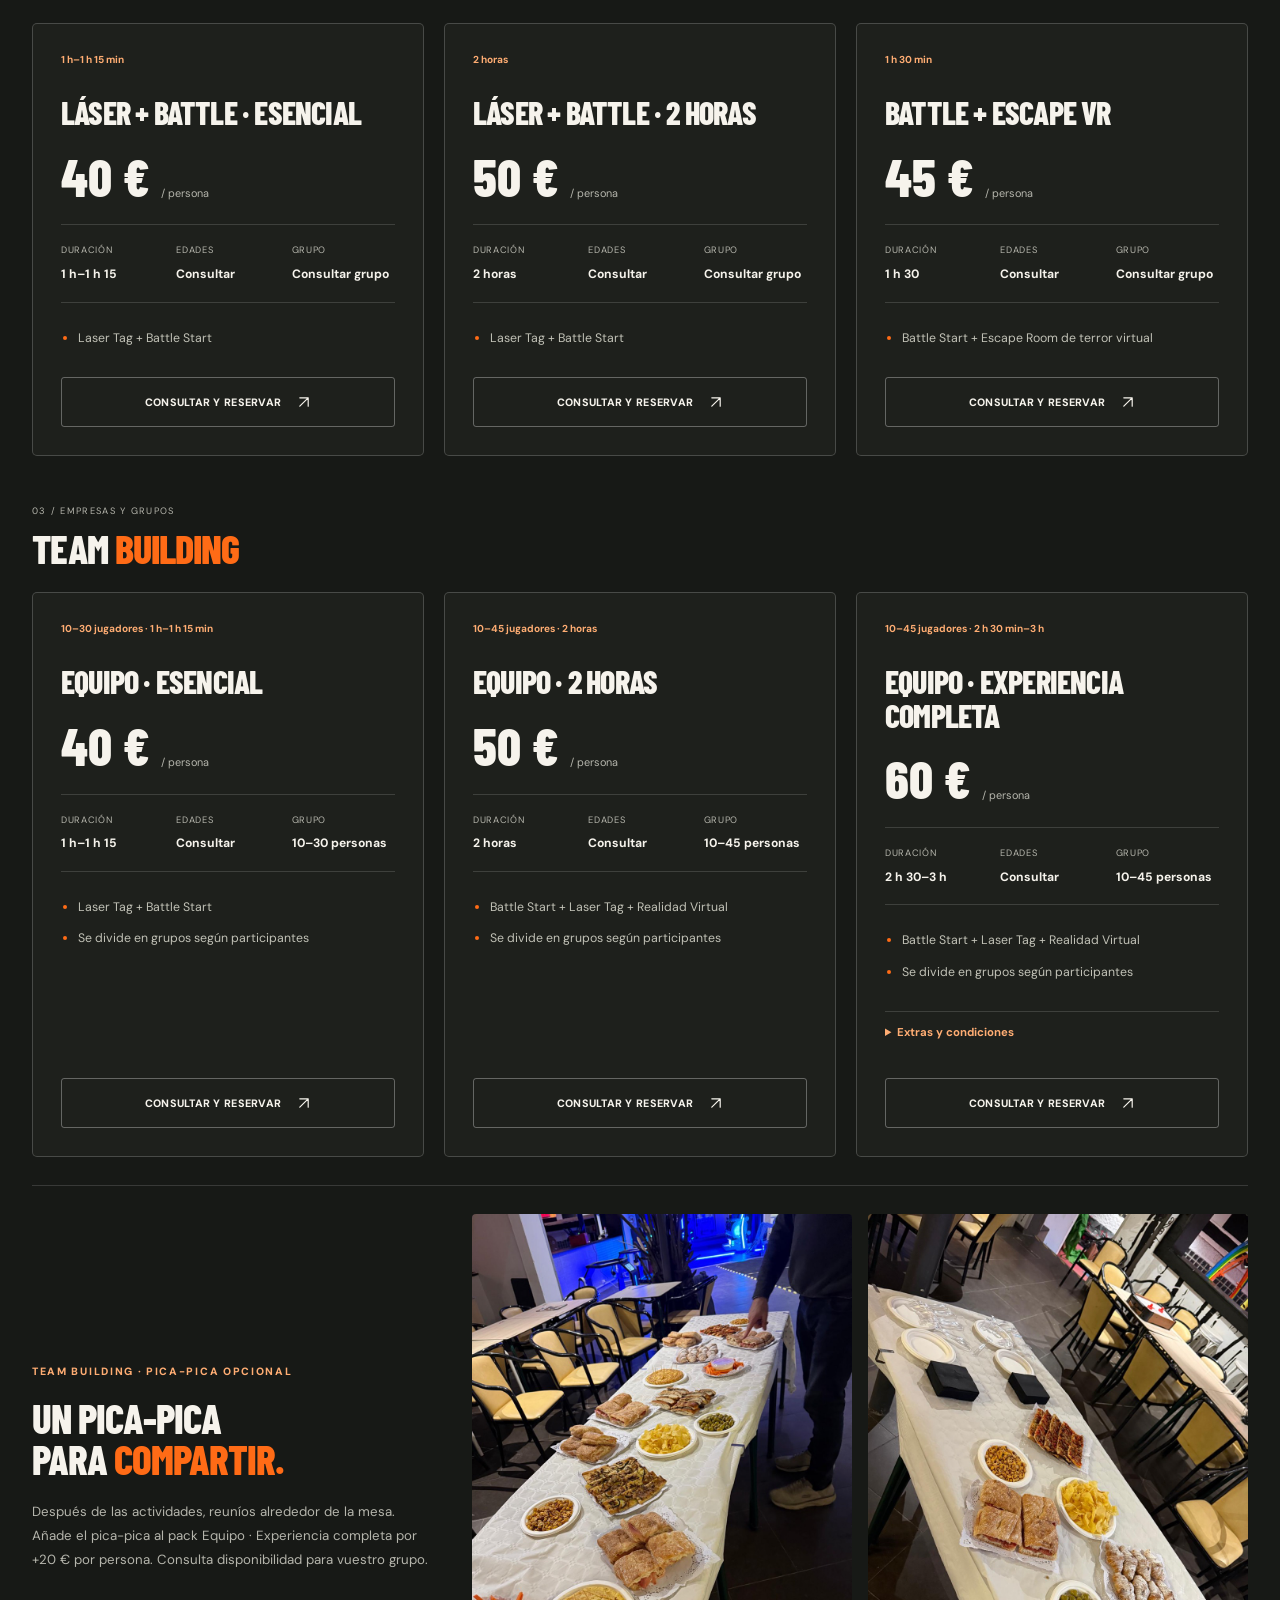
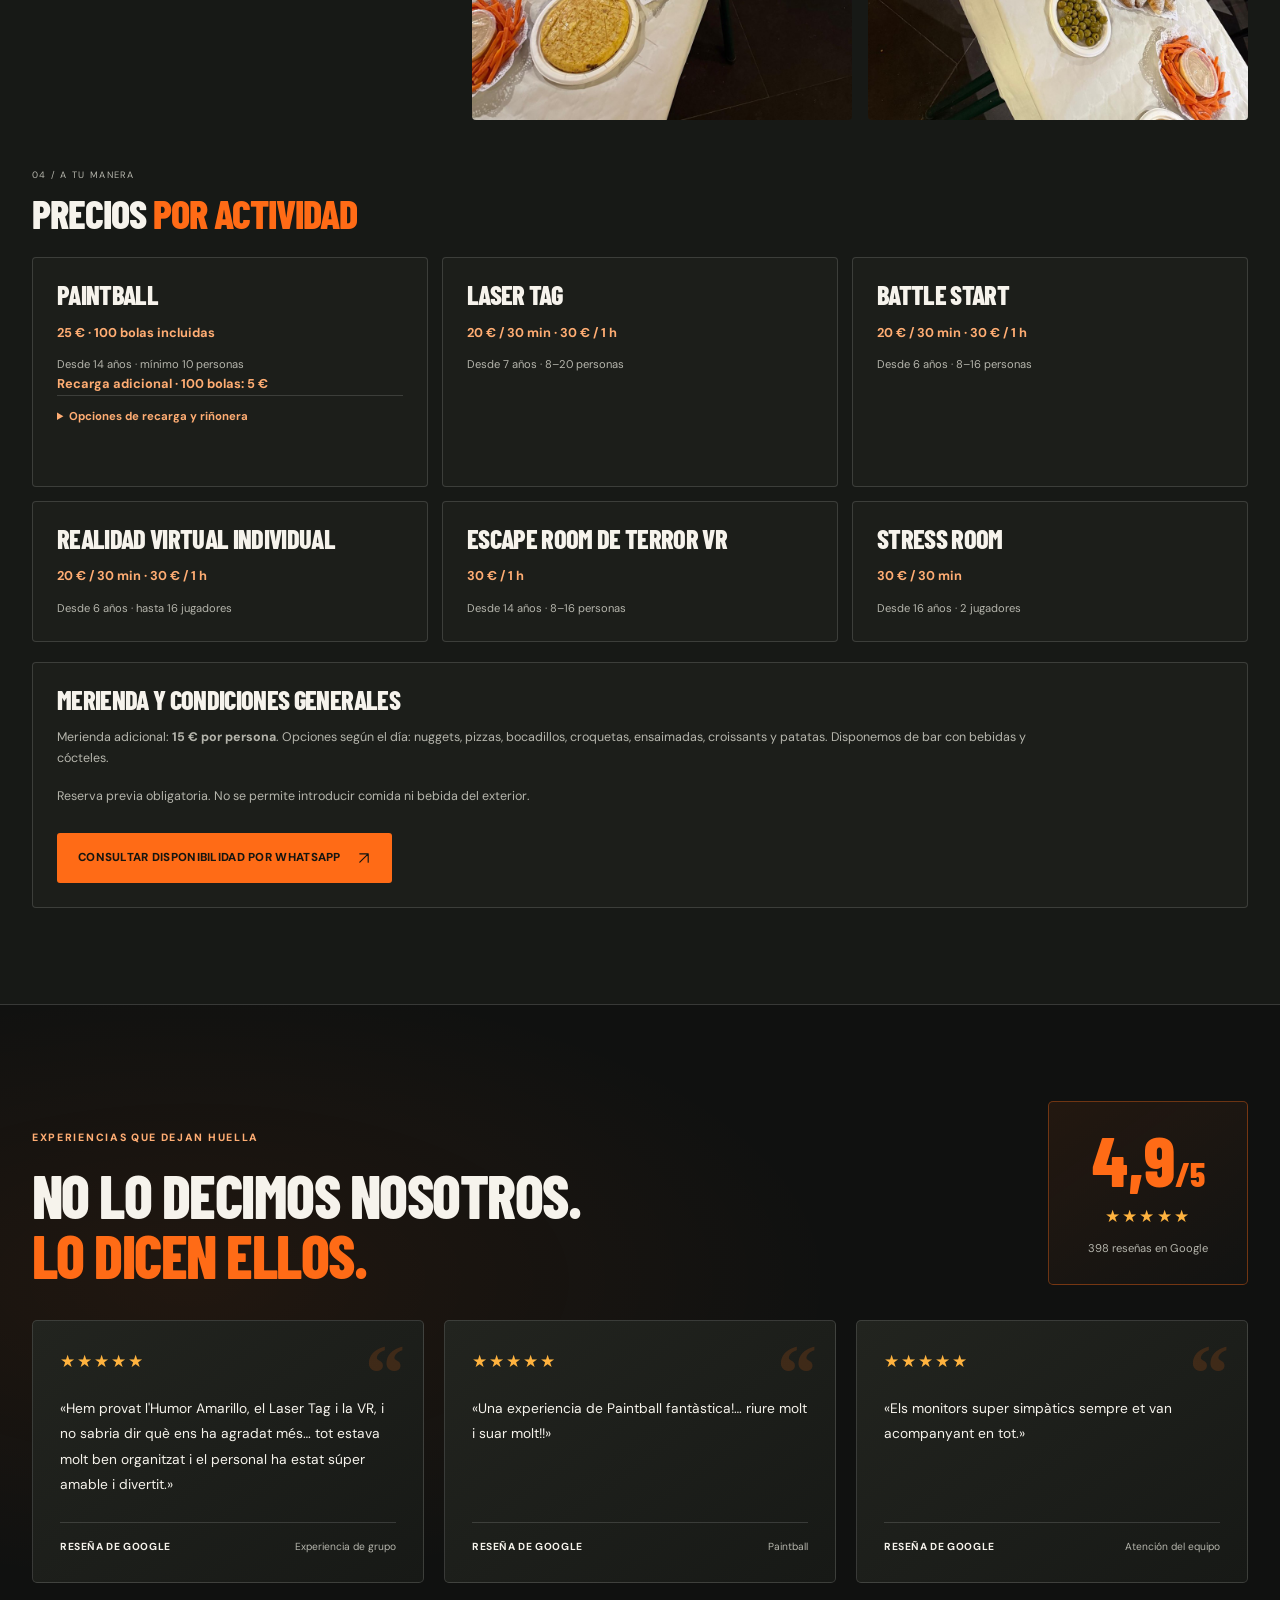
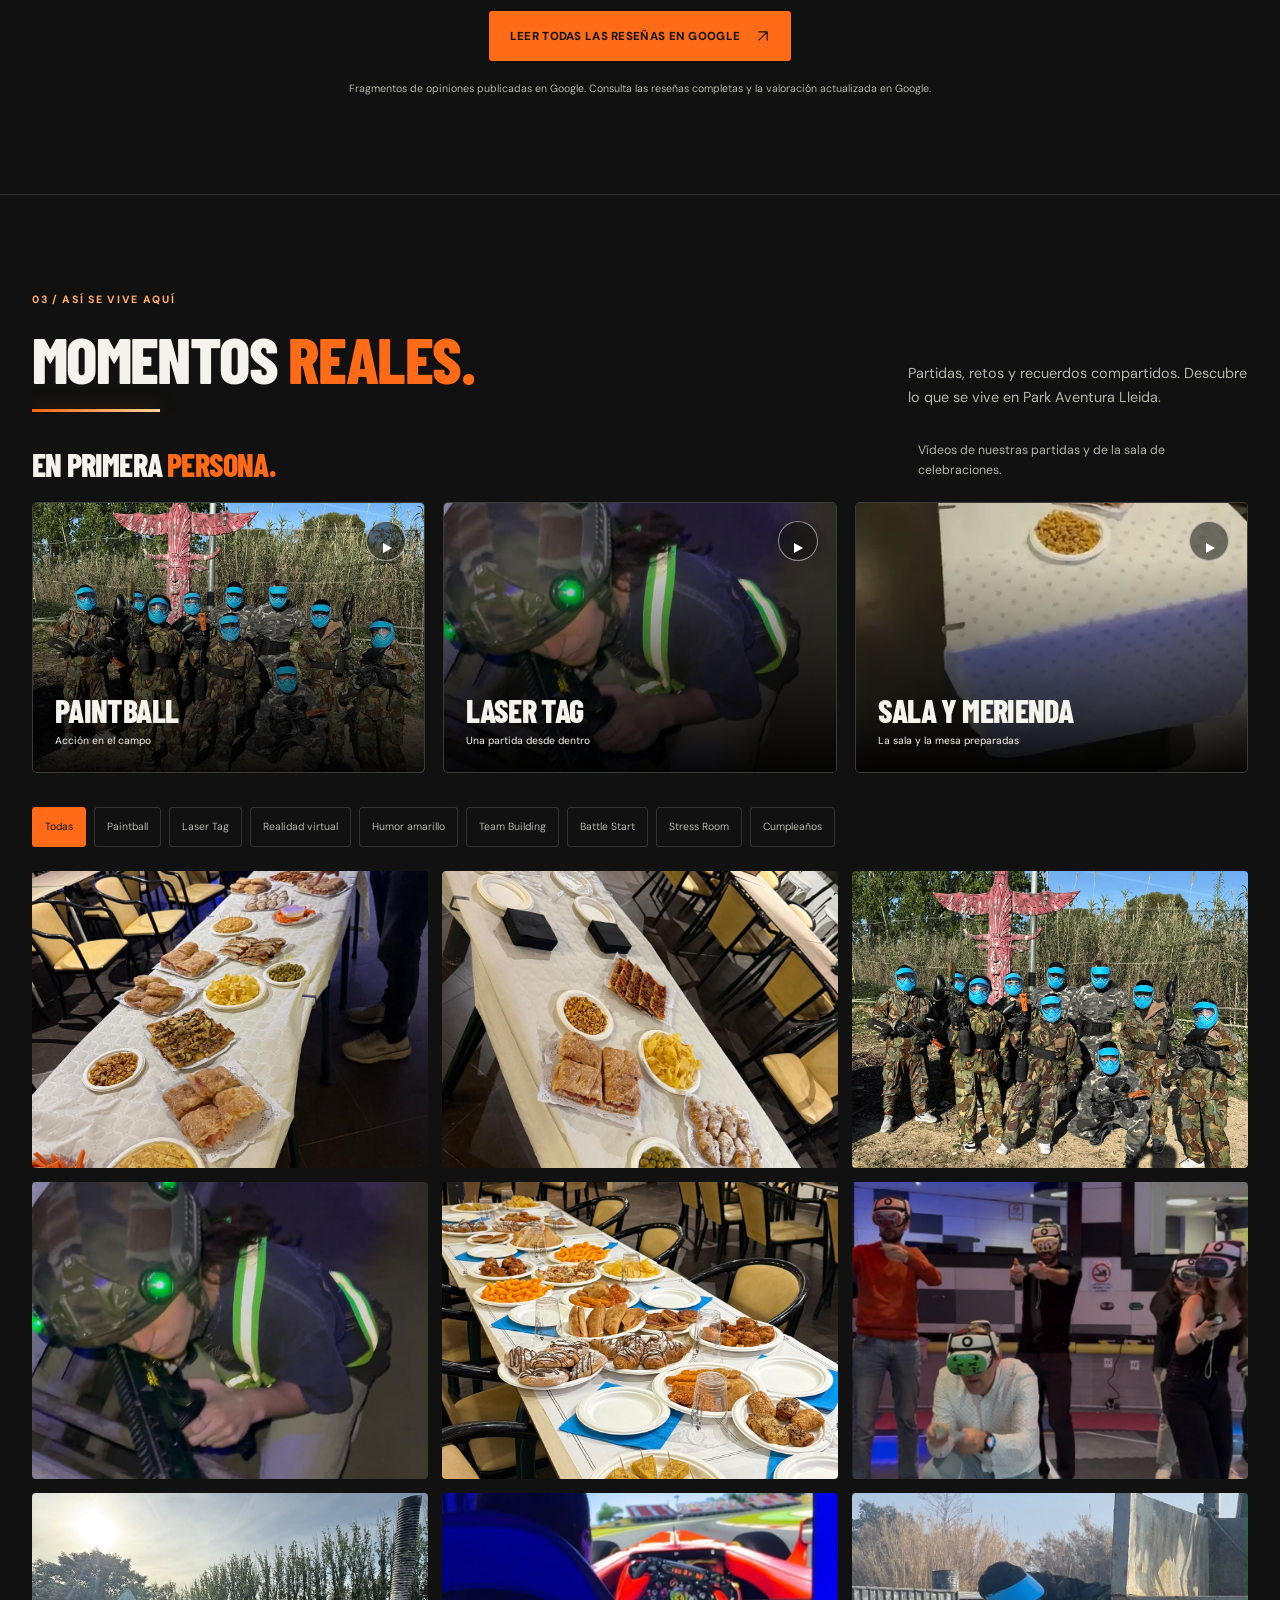
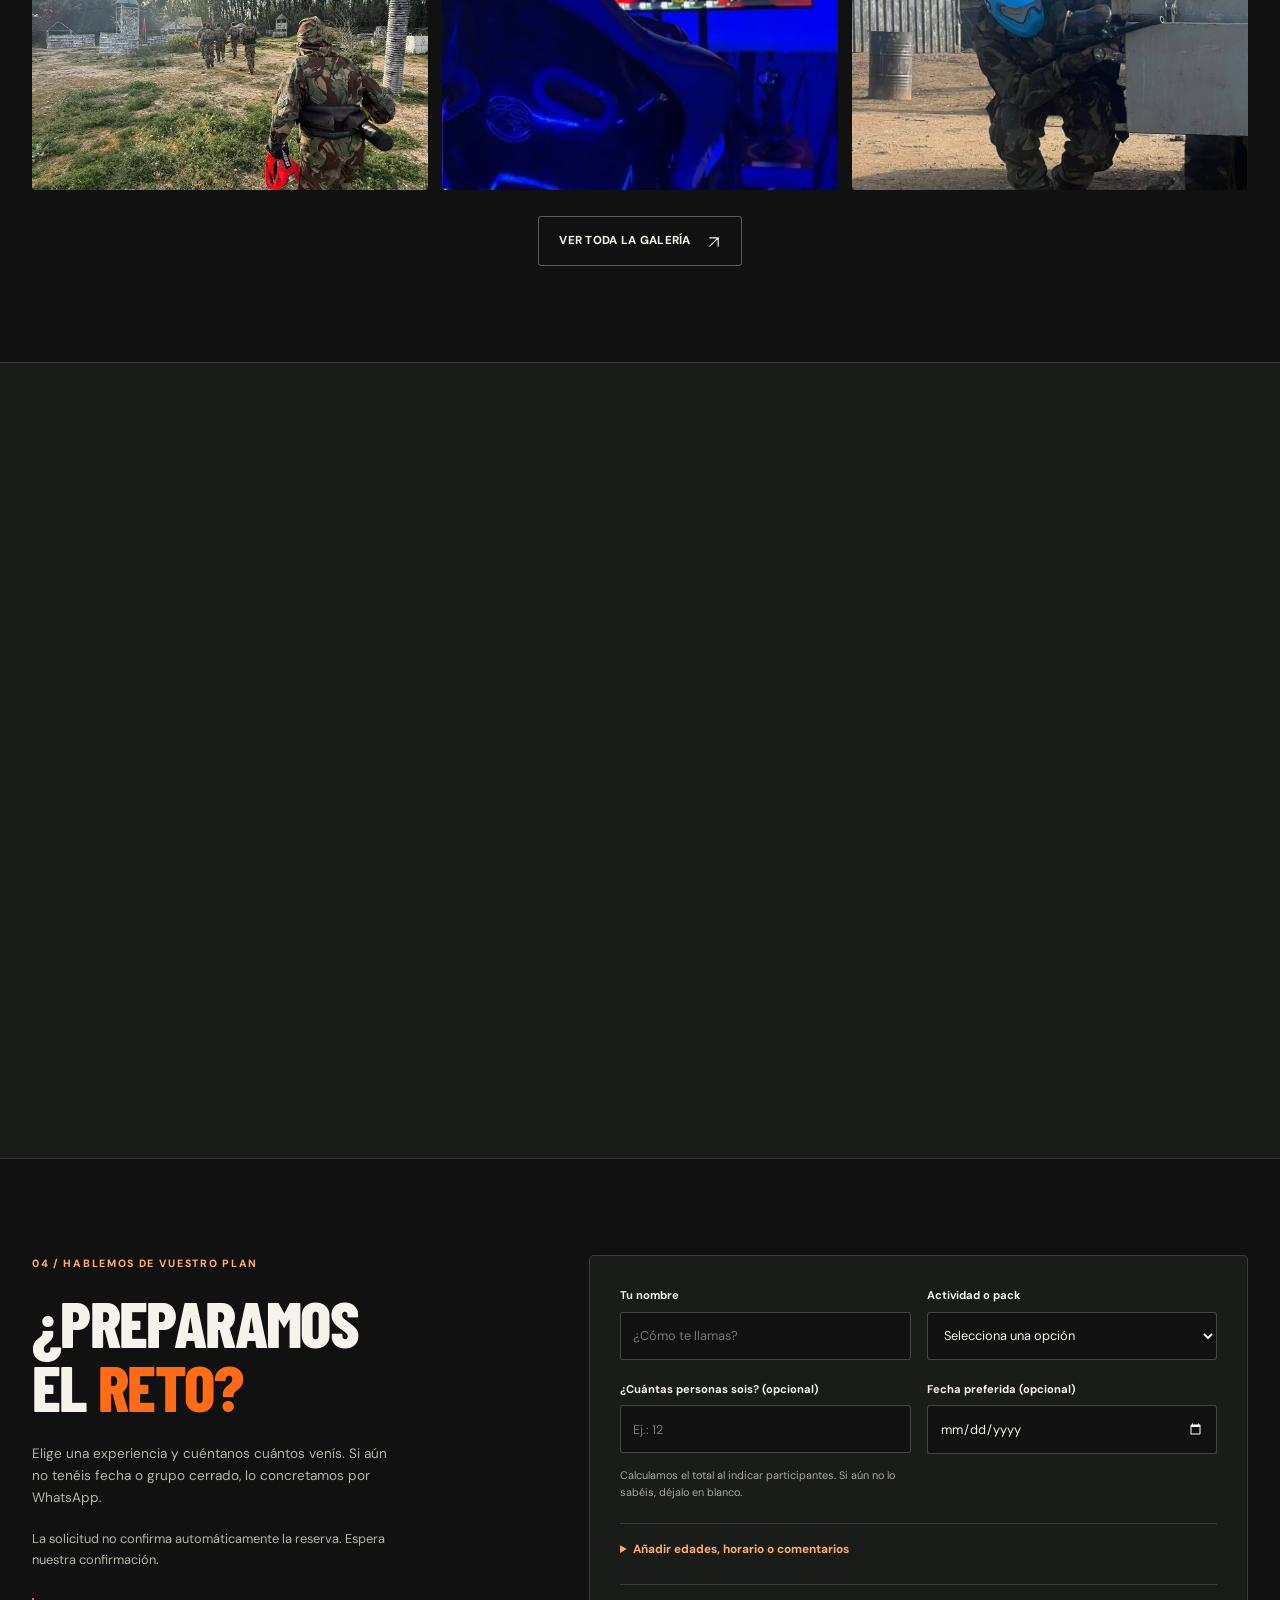
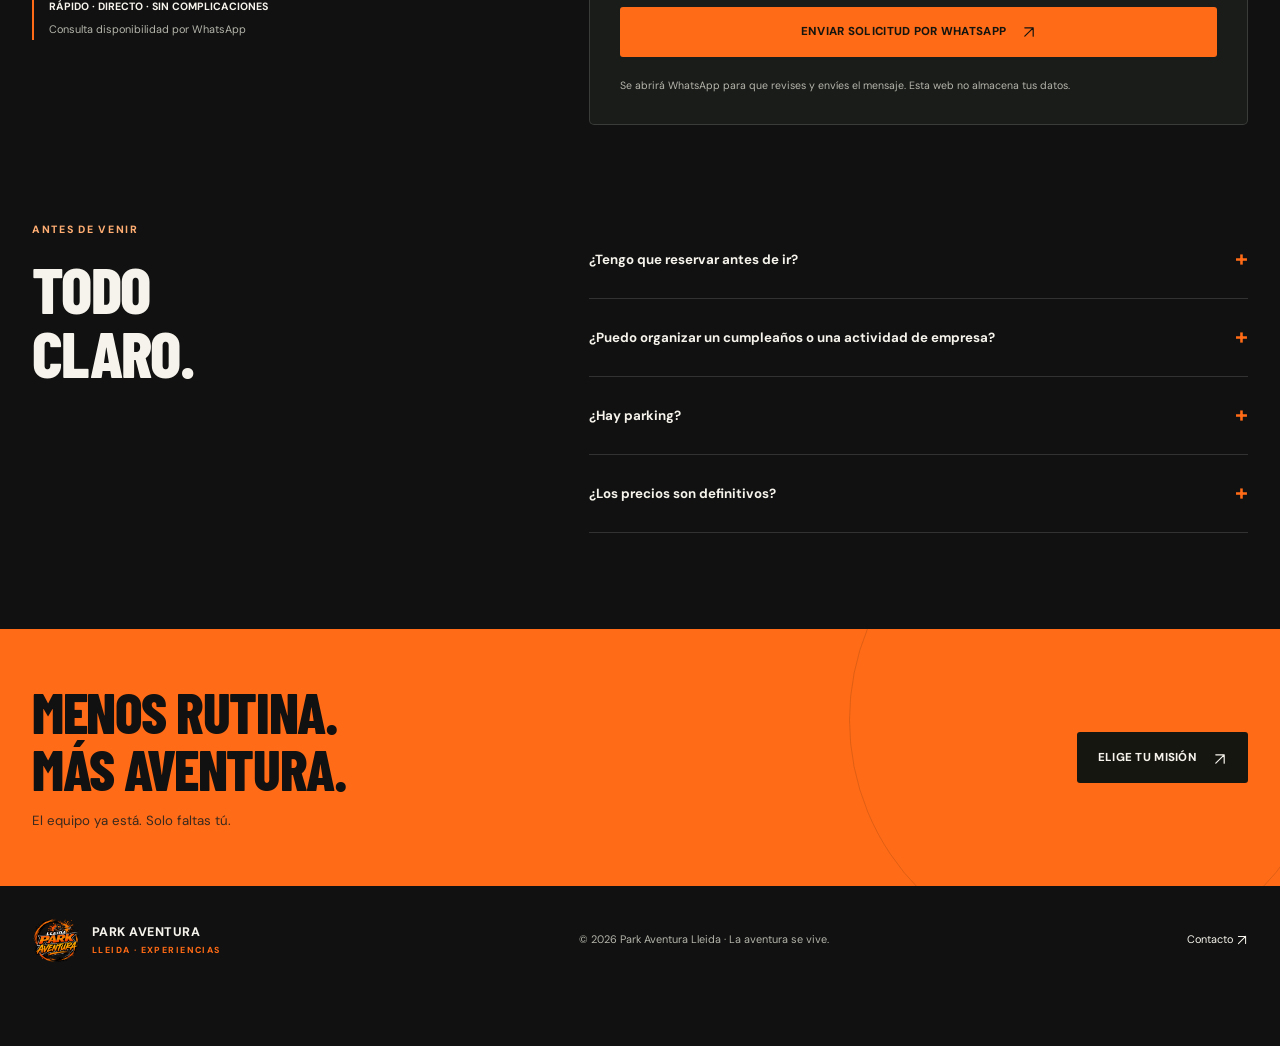
==== commit d7b9c32e: "Integrar recargas y riñonera dentro de Paintball" ====
--- a/index.html
+++ b/index.html
@@ -12,8 +12,8 @@
 <link rel="preconnect" href="https://fonts.gstatic.com" crossorigin>
 <link href="https://fonts.googleapis.com/css2?family=Barlow+Condensed:wght@500;600;700;800;900&family=DM+Sans:wght@400;500;600;700;800&display=swap" rel="stylesheet">
 
-<script src="/activity-catalog.js?v=5" defer></script>
-<script src="/interactive.js?v=9" defer></script>
+<script src="/activity-catalog.js?v=4" defer></script>
+<script src="/interactive.js?v=8" defer></script>
 <script src="/booking-planner.js?v=7" defer></script>
 <script src="/adventure-finder.js?v=7" defer></script>
 
@@ -29,7 +29,6 @@
 <link rel="preload" as="image" href="/assets/paintball-impact.webp">
 <link rel="stylesheet" href="/paintball-hero.css?v=2">
 <script src="/paintball-hero.js?v=2" defer></script>
-<link rel="stylesheet" href="/experience-media.css?v=1">
 </head>
 <body>
 <a class="skip-link" href="#misiones">Saltar al contenido</a>
@@ -65,13 +64,13 @@
 <section class="section" id="misiones" data-chapter-page="1"><div class="wrap mission-layout"><div class="section-heading"><div><span class="eyebrow">01 / Las experiencias</span><h2>FUERA DE LA RUTINA.<br><span class="orange">DENTRO DEL JUEGO.</span></h2></div><p>Compara actividades, edades y precios. Encuentra la que va con vuestro grupo.</p></div>
 <details class="finder-disclosure"><summary><span>¿No sabéis cuál elegir?</span> Buscad un plan por edad y tamaño del grupo <b aria-hidden="true">+</b></summary><div id="planFinderHost"></div></details>
 <div class="mission-list">
-<article class="mission-card reveal" id="detalle-paintball"><div class="mission-info" data-num="01"><span class="mission-type">01 / Estrategia + acción</span><h3>Paintball</h3><p>Equipamiento y 100 bolas incluidos. Estrategia y acción en nuestro campo de paintball.</p><div class="activity-facts"><strong>Desde 30 €</strong><span>Desde 14 años · mínimo 10 personas</span></div></div><div class="mission-photo"><img loading="lazy" decoding="async" src="/assets/experiences/paintball-06-960.webp" srcset="/assets/experiences/paintball-06-480.webp 480w, /assets/experiences/paintball-06-960.webp 960w, /assets/experiences/paintball-06-1600.webp 1600w" sizes="(max-width:580px) 90vw, (max-width:1100px) 45vw, 30vw" width="1600" height="1200" alt="Equipo rojo de Paintball en el campo"><button class="video-trigger" type="button" data-video-title="Paintball" aria-label="Ver experiencia: Paintball"><span class="play-icon">▶</span><span>Ver experiencia</span></button><button class="info-trigger" type="button" data-activity-info="paintball">ⓘ Información y precios</button></div></article>
-<article class="mission-card reveal d1" id="detalle-laser"><div class="mission-info" data-num="02"><span class="mission-type">02 / Combate láser</span><h3>Laser Tag</h3><p>Compite con tu equipo en partidas de 30 o 60 minutos. Puntería, reflejos y estrategia.</p><div class="activity-facts"><strong>Desde 20 €</strong><span>Desde 7 años · 8–20 personas</span></div></div><div class="mission-photo"><img loading="lazy" decoding="async" src="/assets/experiences/laser-tag-14-960.webp" srcset="/assets/experiences/laser-tag-14-480.webp 360w, /assets/experiences/laser-tag-14-960.webp 720w, /assets/experiences/laser-tag-14-1600.webp 1200w" sizes="(max-width:580px) 90vw, (max-width:1100px) 45vw, 30vw" width="1200" height="1600" alt="Participantes de Laser Tag entre obstáculos iluminados"><button class="video-trigger" type="button" data-video-title="Laser Tag" aria-label="Ver experiencia: Laser Tag"><span class="play-icon">▶</span><span>Ver experiencia</span></button><button class="info-trigger" type="button" data-activity-info="laser">ⓘ Información y precios</button></div></article>
-<article class="mission-card reveal d2" id="detalle-vr"><div class="mission-info" data-num="03"><span class="mission-type">03 / Otra realidad</span><h3>Realidad virtual</h3><p>Simuladores de conducción, vuelo, boxeo y otros mundos. Sesiones de 30 o 60 minutos.</p><div class="activity-facts"><strong>Desde 20 €</strong><span>Desde 6 años · hasta 16 jugadores</span></div></div><div class="mission-photo"><img loading="lazy" decoding="async" src="/assets/experiences/realidad-virtual-22-960.webp" srcset="/assets/experiences/realidad-virtual-22-480.webp 270w, /assets/experiences/realidad-virtual-22-960.webp 540w, /assets/experiences/realidad-virtual-22-1600.webp 900w" sizes="(max-width:580px) 90vw, (max-width:1100px) 45vw, 30vw" width="900" height="1600" alt="Simulador de moto de realidad virtual"><button class="video-trigger" type="button" data-video-title="Realidad virtual" aria-label="Ver experiencia: Realidad virtual"><span class="play-icon" aria-hidden="true">▶</span><span>Ver experiencia</span></button><button class="info-trigger" type="button" data-activity-info="vr">ⓘ Información y precios</button></div></article>
-<article class="mission-card reveal" id="detalle-humor"><div class="mission-info" data-num="04"><span class="mission-type">04 / Retos y diversión</span><h3>Humor Amarillo</h3><p>Pruebas y desafíos para competir, moverse y reírse en equipo. Consulta las opciones para vuestro grupo.</p><div class="activity-facts"><strong>Consultar tarifa</strong><span>Edades y grupo: consultar</span></div></div><div class="mission-photo"><img loading="lazy" decoding="async" src="/assets/experiences/humor-amarillo-09-960.webp" srcset="/assets/experiences/humor-amarillo-09-480.webp 480w, /assets/experiences/humor-amarillo-09-960.webp 960w, /assets/experiences/humor-amarillo-09-1600.webp 1600w" sizes="(max-width:580px) 90vw, (max-width:1100px) 45vw, 30vw" width="1672" height="941" alt="Vista aérea del circuito de Humor Amarillo y sus obstáculos"><button class="video-trigger" type="button" data-video-title="Humor Amarillo" aria-label="Ver experiencia: Humor Amarillo"><span class="play-icon" aria-hidden="true">▶</span><span>Ver experiencia</span></button><button class="info-trigger" type="button" data-activity-info="humor">ⓘ Información y precios</button></div></article>
-<article class="mission-card reveal d1" id="detalle-team"><div class="mission-info" data-num="05"><span class="mission-type">05 / Plan de equipo</span><h3>Team Building</h3><p>Combina láser y realidad virtual en una jornada de equipo. Packs de 1 a 3 horas.</p><div class="activity-facts"><strong>Desde 40 €</strong><span>10–45 personas · según pack</span></div></div><div class="mission-photo"><img loading="lazy" src="/PHOTO-2026-11-07-14-44-30%20%283%29.jpg" alt="Grupo de participantes preparado en el campo de paintball"><button class="video-trigger" type="button" data-video-title="Team Building" data-video-pack="Team Building 03" aria-label="Ver experiencia: Team Building"><span class="play-icon" aria-hidden="true">▶</span><span>Ver experiencia</span></button><button class="info-trigger" type="button" data-activity-info="team">ⓘ Información y precios</button></div></article>
-<article class="mission-card reveal d2" id="detalle-stress"><div class="mission-info" data-num="06"><span class="mission-type">06 / Libera el estrés</span><h3>Stress Room</h3><p>Una sesión de 30 minutos para romper objetos y liberar estrés en pareja.</p><div class="activity-facts"><strong>30 € / persona</strong><span>Desde 16 años · 2 jugadores</span></div></div><div class="mission-photo"><img loading="lazy" src="/71c502fc-5d83-4906-82e7-ec57e4964306.jpeg" alt="Sala Stress Room de Park Aventura Lleida"><button class="video-trigger" type="button" data-video-title="Stress Room" aria-label="Ver experiencia: Stress Room"><span class="play-icon" aria-hidden="true">▶</span><span>Ver experiencia</span></button><button class="info-trigger" type="button" data-activity-info="stress">ⓘ Información y precios</button></div></article>
-<article class="mission-card reveal d3" id="detalle-battle"><div class="mission-info" data-num="07"><span class="mission-type">07 / Acción y estrategia</span><h3>Battle Start</h3><p>Realidad virtual multijugador: misiones, competición y coordinación con todo tu equipo.</p><div class="activity-facts"><strong>Desde 20 €</strong><span>Desde 6 años · 8–16 personas</span></div></div><div class="mission-photo"><img loading="lazy" decoding="async" src="/assets/experiences/battle-start-27-960.webp" srcset="/assets/experiences/battle-start-27-480.webp 271w, /assets/experiences/battle-start-27-960.webp 541w, /assets/experiences/battle-start-27-1600.webp 856w" sizes="(max-width:580px) 90vw, (max-width:1100px) 45vw, 30vw" width="856" height="1518" alt="Grupo de Battle Start con visores y mandos" style="object-position:50% 40%"><button class="video-trigger" type="button" data-video-title="Battle Start" aria-label="Ver experiencia: Battle Start"><span class="play-icon" aria-hidden="true">▶</span><span>Ver experiencia</span></button><button class="info-trigger" type="button" data-activity-info="battle">ⓘ Información y precios</button></div></article>
+<article class="mission-card reveal" id="detalle-paintball"><div class="mission-info" data-num="01"><span class="mission-type">01 / Estrategia + acción</span><h3>Paintball</h3><p>Equipamiento y 100 bolas incluidos. Recargas adicionales de 100 bolas por 5 €. Estrategia y acción en nuestro campo de paintball.</p><div class="activity-facts"><strong>Desde 25 €</strong><span>Desde 14 años · mínimo 10 personas</span></div></div><div class="mission-photo"><img loading="lazy" decoding="async" src="/PHOTO-2026-11-07-14-44-31.jpg" style="object-position:42% 50%" alt="Jugador de Paintball entre los refugios del campo"><button class="video-trigger" type="button" data-video-title="Paintball" aria-label="Ver vídeo de Paintball"><span class="play-icon">▶</span><span>Ver experiencia</span></button><button class="info-trigger" type="button" data-activity-info="paintball">ⓘ Información y precios</button></div></article>
+<article class="mission-card reveal d1" id="detalle-laser"><div class="mission-info" data-num="02"><span class="mission-type">02 / Combate láser</span><h3>Laser Tag</h3><p>Compite con tu equipo en partidas de 30 o 60 minutos. Puntería, reflejos y estrategia.</p><div class="activity-facts"><strong>Desde 20 €</strong><span>Desde 7 años · 8–20 personas</span></div></div><div class="mission-photo"><img loading="lazy" decoding="async" src="/PHOTO-2026-11-07-14-41-48.jpg" style="object-position:50% 40%" alt="Jugador de Laser Tag junto a un obstáculo"><button class="video-trigger" type="button" data-video-title="Laser Tag" aria-label="Ver vídeo de Laser Tag"><span class="play-icon">▶</span><span>Ver experiencia</span></button><button class="info-trigger" type="button" data-activity-info="laser">ⓘ Información y precios</button></div></article>
+<article class="mission-card reveal d2" id="detalle-vr"><div class="mission-info" data-num="03"><span class="mission-type">03 / Otra realidad</span><h3>Realidad virtual</h3><p>Simuladores de conducción, vuelo, boxeo y otros mundos. Sesiones de 30 o 60 minutos.</p><div class="activity-facts"><strong>Desde 20 €</strong><span>Desde 6 años · hasta 16 jugadores</span></div></div><div class="mission-photo"><img loading="lazy" decoding="async" src="/PHOTO-2026-11-07-14-41-48%20%282%29.jpg" style="object-position:50% 38%" alt="Experiencia con el simulador de Fórmula 1"><button class="info-trigger" type="button" data-activity-info="vr">ⓘ Información y precios</button></div></article>
+<article class="mission-card reveal" id="detalle-humor"><div class="mission-info" data-num="04"><span class="mission-type">04 / Retos y diversión</span><h3>Humor Amarillo</h3><p>Pruebas y desafíos para competir, moverse y reírse en equipo. Consulta las opciones para vuestro grupo.</p><div class="activity-facts"><strong>Consultar tarifa</strong><span>Edades y grupo: consultar</span></div></div><div class="mission-photo"><img loading="lazy" src="/68a72b4f-8c0d-4ac8-a0e1-678f77be4cb8.jpeg" alt="Pruebas y retos de Humor Amarillo"><button class="info-trigger" type="button" data-activity-info="humor">ⓘ Información y precios</button></div></article>
+<article class="mission-card reveal d1" id="detalle-team"><div class="mission-info" data-num="05"><span class="mission-type">05 / Plan de equipo</span><h3>Team Building</h3><p>Combina láser y realidad virtual en una jornada de equipo. Packs de 1 a 3 horas.</p><div class="activity-facts"><strong>Desde 40 €</strong><span>10–45 personas · según pack</span></div></div><div class="mission-photo"><img loading="lazy" src="/PHOTO-2026-11-07-14-44-30%20%283%29.jpg" alt="Grupo de participantes preparado en el campo de paintball"><button class="video-trigger" type="button" data-video-title="Sala y merienda" data-video-pack="Team Building 03" aria-label="Ver vídeo de la sala y el pica-pica de Team Building"><span class="play-icon" aria-hidden="true">▶</span><span>Ver sala y pica-pica</span></button><button class="info-trigger" type="button" data-activity-info="team">ⓘ Información y precios</button></div></article>
+<article class="mission-card reveal d2" id="detalle-stress"><div class="mission-info" data-num="06"><span class="mission-type">06 / Libera el estrés</span><h3>Stress Room</h3><p>Una sesión de 30 minutos para romper objetos y liberar estrés en pareja.</p><div class="activity-facts"><strong>30 € / persona</strong><span>Desde 16 años · 2 jugadores</span></div></div><div class="mission-photo"><img loading="lazy" src="/71c502fc-5d83-4906-82e7-ec57e4964306.jpeg" alt="Sala Stress Room de Park Aventura Lleida"><button class="info-trigger" type="button" data-activity-info="stress">ⓘ Información y precios</button></div></article>
+<article class="mission-card reveal d3" id="detalle-battle"><div class="mission-info" data-num="07"><span class="mission-type">07 / Acción y estrategia</span><h3>Battle Start</h3><p>Realidad virtual multijugador: misiones, competición y coordinación con todo tu equipo.</p><div class="activity-facts"><strong>Desde 20 €</strong><span>Desde 6 años · 8–16 personas</span></div></div><div class="mission-photo"><img loading="lazy" decoding="async" src="/PHOTO-2026-11-07-14-41-48%20%281%29.jpg" style="object-position:50% 54%" alt="Partida de realidad virtual multijugador en Park Aventura Lleida"><button class="info-trigger" type="button" data-activity-info="battle">ⓘ Información y precios</button></div></article>
 </div></div></section>
 <section class="section packs-section" id="packs"><div class="wrap"><div class="section-heading reveal"><div><span class="eyebrow">02 / Más de un motivo para venir</span><h2>VUESTRO PLAN.<br><span class="orange">TODO JUNTO.</span></h2></div><p>Todos los precios son por persona. Combina actividades y consulta disponibilidad por WhatsApp.</p></div>
 <div class="pack-navigation" aria-label="Categorías de packs"><a href="#packs-cumple">🎂 Cumpleaños</a><a href="#packs-combinados">⚡ Combinados</a><a href="#packs-empresas">🏆 Team Building</a><a href="#packs-actividades">🎯 Actividades</a></div><div class="celebration-photo"><img src="/PHOTO-2026-11-07-14-45-28.jpg" loading="lazy" decoding="async" alt="Sala con la mesa y la merienda preparadas para una celebración"><div><span class="eyebrow">También hay tiempo para celebrar</span><h3>LA PARTIDA ACABA.<br>EL CUMPLE <span class="orange">SIGUE.</span></h3><p>Descubre los packs con actividad, merienda y sala de cumpleaños. Consulta las condiciones de cada opción.</p><div class="celebration-actions"><a class="text-link" href="#packs-cumple">Ver packs de cumpleaños <span aria-hidden="true">→</span></a><button class="video-trigger celebration-video" type="button" data-video-title="Sala y merienda" aria-label="Ver vídeo de la sala y la merienda"><span class="play-icon" aria-hidden="true">▶</span><span>Ver sala y merienda</span></button></div></div></div><div class="pack-category" id="packs-cumple"><div class="category-kicker">01 / Celebraciones</div><h3 style="margin:0 0 24px">PACKS <span class="orange">CUMPLEAÑOS</span></h3><div class="packs">
@@ -94,8 +93,8 @@
   </div>
 </div>
 </div><div class="pack-category" id="packs-actividades"><div class="category-kicker">04 / A tu manera</div><h3 style="margin:0 0 24px">PRECIOS <span class="orange">POR ACTIVIDAD</span></h3><div class="prices">
-<article class="pricebox"><h3>Paintball</h3><div class="price-row"><b>30 € · 100 bolas incluidas</b></div><p class="price-note">Desde 14 años · mínimo 10 personas · recargas de 100 bolas: 5 €</p></article><article class="pricebox"><h3>Laser Tag</h3><div class="price-row"><b>20 € / 30 min · 30 € / 1 h</b></div><p class="price-note">Desde 7 años · 8–20 personas</p></article><article class="pricebox"><h3>Battle Start</h3><div class="price-row"><b>20 € / 30 min · 30 € / 1 h</b></div><p class="price-note">Desde 6 años · 8–16 personas</p></article><article class="pricebox"><h3>Realidad virtual individual</h3><div class="price-row"><b>20 € / 30 min · 30 € / 1 h</b></div><p class="price-note">Desde 6 años · hasta 16 jugadores</p></article><article class="pricebox"><h3>Escape Room de terror VR</h3><div class="price-row"><b>30 € / 1 h</b></div><p class="price-note">Desde 14 años · 8–16 personas</p></article><article class="pricebox"><h3>Stress Room</h3><div class="price-row"><b>30 € / 30 min</b></div><p class="price-note">Desde 16 años · 2 jugadores</p></article>
-</div><div class="pricebox" style="margin-top:20px"><h3>RIÑONERA DE PAINTBALL · MÁS BOLAS, MÁS DIVERSIÓN</h3><p>Entrada con 100 bolas: <b>30 €</b> · +1 recarga (100 bolas): <b>35 €</b> · +2 recargas (200 bolas): <b>40 €</b> · Riñonera entera, 3 botes (300 bolas extra): <b>45 €</b>.</p><p>Merienda adicional: <b>15 € por persona</b>. Opciones según el día: nuggets, pizzas, bocadillos, croquetas, ensaimadas, croissants y patatas. Disponemos de bar con bebidas y cócteles.</p><p>Reserva previa obligatoria. No se permite introducir comida ni bebida del exterior.</p><a class="btn primary" href="https://wa.me/34722146640">Consultar disponibilidad por WhatsApp <svg class="icon-arrow" viewBox="0 0 20 20" width="16" height="16" fill="none" aria-hidden="true" focusable="false"><path d="M4 16 16 4M4 4h12v12" stroke="currentColor" stroke-width="1.7" stroke-linecap="round" stroke-linejoin="round"/></svg></a></div>
+<article class="pricebox"><h3>Paintball</h3><div class="price-row"><b>25 € · 100 bolas incluidas</b></div><p class="price-note">Desde 14 años · mínimo 10 personas</p><div class="price-row"><b>Recarga adicional · 100 bolas: 5 €</b></div><details class="pack-extras"><summary>Opciones de recarga y riñonera</summary><p>200 bolas en total: <b>30 €</b><br>300 bolas en total: <b>35 €</b><br>400 bolas en total (riñonera completa): <b>40 €</b></p></details></article><article class="pricebox"><h3>Laser Tag</h3><div class="price-row"><b>20 € / 30 min · 30 € / 1 h</b></div><p class="price-note">Desde 7 años · 8–20 personas</p></article><article class="pricebox"><h3>Battle Start</h3><div class="price-row"><b>20 € / 30 min · 30 € / 1 h</b></div><p class="price-note">Desde 6 años · 8–16 personas</p></article><article class="pricebox"><h3>Realidad virtual individual</h3><div class="price-row"><b>20 € / 30 min · 30 € / 1 h</b></div><p class="price-note">Desde 6 años · hasta 16 jugadores</p></article><article class="pricebox"><h3>Escape Room de terror VR</h3><div class="price-row"><b>30 € / 1 h</b></div><p class="price-note">Desde 14 años · 8–16 personas</p></article><article class="pricebox"><h3>Stress Room</h3><div class="price-row"><b>30 € / 30 min</b></div><p class="price-note">Desde 16 años · 2 jugadores</p></article>
+</div><div class="pricebox" style="margin-top:20px"><h3>MERIENDA Y CONDICIONES GENERALES</h3><p>Merienda adicional: <b>15 € por persona</b>. Opciones según el día: nuggets, pizzas, bocadillos, croquetas, ensaimadas, croissants y patatas. Disponemos de bar con bebidas y cócteles.</p><p>Reserva previa obligatoria. No se permite introducir comida ni bebida del exterior.</p><a class="btn primary" href="https://wa.me/34722146640">Consultar disponibilidad por WhatsApp <svg class="icon-arrow" viewBox="0 0 20 20" width="16" height="16" fill="none" aria-hidden="true" focusable="false"><path d="M4 16 16 4M4 4h12v12" stroke="currentColor" stroke-width="1.7" stroke-linecap="round" stroke-linejoin="round"/></svg></a></div>
 </div></div></section>
 
 <section class="section reviews-section" id="resenas" aria-labelledby="reviews-title">
@@ -151,21 +150,117 @@
 <section class="section faq" style="padding-top:0"><div class="wrap faq-grid"><div class="reveal"><span class="eyebrow">Antes de venir</span><h2>TODO<br>CLARO.</h2></div><div class="reveal d1"><details><summary>¿Tengo que reservar antes de ir?</summary><p>Sí, el horario indicado es con reserva previa. Contacta por WhatsApp para confirmar disponibilidad y duración.</p></details><details><summary>¿Puedo organizar un cumpleaños o una actividad de empresa?</summary><p>Sí. Hay opciones para cumpleaños, amigos, familias y empresas. Cuéntanos el tamaño del grupo y qué experiencia buscáis.</p></details><details><summary>¿Hay parking?</summary><p>Sí. Disponemos de parking gratuito para nuestros clientes para que puedas venir y disfrutar de tu experiencia con comodidad.</p></details><details><summary>¿Los precios son definitivos?</summary><p>Los precios son orientativos según las tarifas publicadas. Confirma el precio final y las condiciones al consultar.</p></details></div></div></section>
 <section class="final-cta"><div class="wrap final-cta-inner"><div><h2>MENOS RUTINA.<br>MÁS AVENTURA.</h2><p>El equipo ya está. Solo faltas tú.</p></div><a class="btn" href="#reservar">Elige tu misión <span class="arrow"><svg class="icon-arrow" viewBox="0 0 20 20" width="16" height="16" fill="none" aria-hidden="true" focusable="false"><path d="M4 16 16 4M4 4h12v12" stroke="currentColor" stroke-width="1.7" stroke-linecap="round" stroke-linejoin="round"/></svg></span></a></div></section>
 </main>
-<div class="activity-info-modal" id="activityInfoModal" aria-hidden="true" role="dialog" aria-modal="true" aria-labelledby="activityInfoTitle"><div class="activity-info-backdrop" data-close-info></div><div class="activity-info-panel"><button class="activity-info-close" type="button" data-close-info aria-label="Cerrar">×</button><span class="eyebrow">Park Aventura Lleida · Información</span><h2 id="activityInfoTitle">Actividad</h2><p id="activityInfoDescription"></p><div class="activity-info-prices" id="activityInfoPrices"></div><p class="activity-info-note" id="activityInfoNote"></p><a class="btn primary" href="#reservar">CONSULTAR Y RESERVAR <svg class="icon-arrow" viewBox="0 0 20 20" width="16" height="16" fill="none" aria-hidden="true" focusable="false"><path d="M4 16 16 4M4 4h12v12" stroke="currentColor" stroke-width="1.7" stroke-linecap="round" stroke-linejoin="round"/></svg></a></div></div><div class="video-modal" id="activityVideoModal" aria-hidden="true" role="dialog" aria-modal="true" aria-labelledby="experienceTitle"><div class="video-modal-backdrop" data-close-video></div><div class="video-modal-panel"><button class="video-modal-close" type="button" aria-label="Cerrar experiencia" data-close-video>×</button><div class="experience-overview"><h2 id="experienceTitle"></h2><img class="experience-cover" id="experienceCover" alt=""><p id="experienceDescription"></p></div><div class="video-playback" id="videoPlayback" hidden><div class="experience-video-choices" id="experienceVideoChoices"></div><video id="experienceVideo" playsinline controls muted preload="none" aria-label="Vídeo de la experiencia"></video></div><p class="experience-status" id="experienceStatus" role="status"></p><div class="experience-photos" id="experiencePhotos"></div><div class="video-modal-footer"><p>Descubre los detalles y prepara tu aventura.</p><div class="experience-footer-actions"><button type="button" class="btn ghost" id="experienceInfoLink">Información y precios</button><a class="btn primary" href="#reservar" id="videoReserveLink">Consultar y reservar ↗</a></div></div></div></div>
-
-<div class="gallery-lightbox media-lightbox" id="homeGalleryLightbox" aria-hidden="true" role="dialog" aria-modal="true" aria-label="Fotografía ampliada">
-  <figure><button class="gallery-lightbox-close" id="homeGalleryClose" type="button" aria-label="Cerrar fotografía">×</button><button class="media-step media-prev" id="homeGalleryPrev" aria-label="Foto anterior" type="button">‹</button><img id="homeGalleryLarge" alt=""><button class="media-step media-next" id="homeGalleryNext" aria-label="Foto siguiente" type="button">›</button><span class="media-counter" id="homeGalleryCounter" aria-live="polite"></span></figure>
+<div class="activity-info-modal" id="activityInfoModal" aria-hidden="true" role="dialog" aria-modal="true" aria-labelledby="activityInfoTitle"><div class="activity-info-backdrop" data-close-info></div><div class="activity-info-panel"><button class="activity-info-close" type="button" data-close-info aria-label="Cerrar">×</button><span class="eyebrow">Park Aventura Lleida · Información</span><h2 id="activityInfoTitle">Actividad</h2><p id="activityInfoDescription"></p><div class="activity-info-prices" id="activityInfoPrices"></div><p class="activity-info-note" id="activityInfoNote"></p><a class="btn primary" href="#reservar">CONSULTAR Y RESERVAR <svg class="icon-arrow" viewBox="0 0 20 20" width="16" height="16" fill="none" aria-hidden="true" focusable="false"><path d="M4 16 16 4M4 4h12v12" stroke="currentColor" stroke-width="1.7" stroke-linecap="round" stroke-linejoin="round"/></svg></a></div></div><div class="video-modal" id="activityVideoModal" aria-hidden="true" role="dialog" aria-modal="true" aria-labelledby="videoModalTitle"><div class="video-modal-backdrop" data-close-video></div><div class="video-modal-panel"><button class="video-modal-close" type="button" aria-label="Cerrar" data-close-video>×</button><div class="video-placeholder" id="videoPlaceholder"><div class="video-placeholder-mark">▶</div><span class="eyebrow">Park Aventura Lleida</span><h3 id="videoModalTitle">Paintball</h3><p id="videoPlaceholderText">Muy pronto podrás ver aquí el vídeo de esta experiencia.</p><span class="video-coming" id="videoComingLabel">VÍDEO PRÓXIMAMENTE</span></div><div class="video-playback" id="videoPlayback" hidden><div class="video-playback-header"><span class="eyebrow">PARK AVENTURA LLEIDA · VER EXPERIENCIA</span><strong id="videoPlayingTitle">EXPERIENCIA</strong></div><video id="experienceVideo" playsinline controls preload="none" aria-label="Vídeo de la experiencia"></video></div><div class="video-modal-footer"><p>Descubre todos los detalles y prepara tu aventura.</p><a class="btn primary" href="#reservar" id="videoReserveLink">Consultar y reservar <svg class="icon-arrow" viewBox="0 0 20 20" width="16" height="16" fill="none" aria-hidden="true" focusable="false"><path d="M4 16 16 4M4 4h12v12" stroke="currentColor" stroke-width="1.7" stroke-linecap="round" stroke-linejoin="round"/></svg></a></div></div></div>
+
+<div class="gallery-lightbox" id="homeGalleryLightbox" aria-hidden="true" role="dialog" aria-modal="true" aria-label="Fotografía ampliada">
+  <figure><button class="gallery-lightbox-close" id="homeGalleryClose" type="button" aria-label="Cerrar fotografía">×</button><img id="homeGalleryLarge" alt=""></figure>
 </div>
 
 <footer class="footer"><div class="wrap footer-inner"><a class="brand" href="#inicio"><img src="/logo-park-aventura.png" alt="Logo Park Aventura Lleida"><span class="brandname">PARK AVENTURA<small>LLEIDA · EXPERIENCIAS</small></span></a><p>© <span id="year"></span> Park Aventura Lleida · La aventura se vive.</p><div class="footer-actions"><a href="mailto:parkaventuralleida@gmail.com">Contacto <svg class="icon-arrow" viewBox="0 0 20 20" width="16" height="16" fill="none" aria-hidden="true" focusable="false"><path d="M4 16 16 4M4 4h12v12" stroke="currentColor" stroke-width="1.7" stroke-linecap="round" stroke-linejoin="round"/></svg></a></div></div></footer>
 <a class="wa" href="https://wa.me/34722146640?text=Hola%2C%20quiero%20informaci%C3%B3n%20para%20reservar%20en%20Park%20Aventura%20Lleida." target="_blank" rel="noopener"><span class="wa-dot"></span> WhatsApp <svg class="icon-arrow" viewBox="0 0 20 20" width="16" height="16" fill="none" aria-hidden="true" focusable="false"><path d="M4 16 16 4M4 4h12v12" stroke="currentColor" stroke-width="1.7" stroke-linecap="round" stroke-linejoin="round"/></svg></a>
 
-<script type="module" src="/gallery-page.js?v=1"></script>
-<script type="module" src="/experience-media.js?v=1"></script>
+<script type="module">
+import { SUPABASE_URL, SUPABASE_PUBLISHABLE_KEY } from './supabase-config.js';
+let galleryDb = null;
+const galleryGrid = document.getElementById('homeGalleryGrid');
+const galleryLightbox = document.getElementById('homeGalleryLightbox');
+const galleryLarge = document.getElementById('homeGalleryLarge');
+const galleryClose = document.getElementById('homeGalleryClose');
+let homePhotos = [];
+let activeGalleryCategory = 'all';
+let lastGalleryTrigger=null;
+function openHomePhoto(button, img) {
+  lastGalleryTrigger=button;
+  galleryLarge.src=img.src;
+  galleryLarge.alt=img.alt;
+  galleryLightbox.classList.add('open');
+  galleryLightbox.setAttribute('aria-hidden','false');
+  document.body.style.overflow='hidden';
+  galleryClose.focus();
+}
+document.querySelectorAll('.team-meal-photo').forEach(button => {
+  button.addEventListener('click', () => openHomePhoto(button, button.querySelector('img')));
+});
+function renderHomeGallery() {
+  galleryGrid.replaceChildren();
+  const visible = homePhotos.filter(photo => activeGalleryCategory === 'all' || photo.category === activeGalleryCategory).slice(0, 9);
+  if (!visible.length) {
+    const empty = document.createElement('p');
+    empty.className = 'gallery-empty';
+    empty.textContent = 'Todavía no hay fotografías publicadas en esta categoría. ¡Pronto habrá novedades!';
+    galleryGrid.append(empty);
+    return;
+  }
+  for (const photo of visible) {
+    const button = document.createElement('button');
+    button.type = 'button';
+    button.className = 'home-gallery-item';
+    button.setAttribute('aria-label', 'Ampliar fotografía: ' + (photo.title || photo.category));
+    const img = document.createElement('img');
+    img.loading = 'lazy';
+    img.src = photo.url || galleryDb.storage.from('park-gallery').getPublicUrl(photo.storage_path).data.publicUrl;
+    img.alt = photo.title || 'Fotografía de Park Aventura Lleida';
+    button.append(img);
+    button.addEventListener('click', () => {
+      openHomePhoto(button, img);
+    });
+    galleryGrid.append(button);
+  }
+}
+function closeHomeGallery() {
+  galleryLightbox.classList.remove('open');
+  galleryLightbox.setAttribute('aria-hidden', 'true');
+  galleryLarge.removeAttribute('src');
+  if(lastGalleryTrigger?.isConnected)lastGalleryTrigger.focus();
+  document.body.style.overflow = '';
+}
+document.querySelectorAll('[data-gallery-category]').forEach(button => button.addEventListener('click', () => {
+  activeGalleryCategory = button.dataset.galleryCategory;
+  document.querySelectorAll('[data-gallery-category]').forEach(item => (item.classList.toggle('active', item === button),item.setAttribute('aria-pressed',String(item===button))));
+  renderHomeGallery();
+}));
+galleryClose.addEventListener('click', closeHomeGallery);
+galleryLightbox.addEventListener('click', event => { if (event.target === galleryLightbox) closeHomeGallery(); });
+document.addEventListener('keydown', event => { if (event.key === 'Escape' && galleryLightbox.classList.contains('open')) closeHomeGallery(); });
+const repoImage = name => '/' + encodeURIComponent(name);
+const newRepositoryPhotos = [
+  { title: 'Mesa de pica-pica para Team Building', category: 'team-building', url: '/assets/team-building-pica-pica-1.jpg' },
+  { title: 'Aperitivos y sala para grupos', category: 'team-building', url: '/assets/team-building-pica-pica-2.jpg' },
+  { title: 'Foto de grupo', category: 'paintball', url: repoImage('PHOTO-2026-11-07-14-41-50 (1).jpg') },
+  { title: 'Partida de Laser Tag', category: 'laser-tag', url: repoImage('PHOTO-2026-11-07-14-41-48.jpg') },
+  { title: 'Zona de celebración y comida', category: 'cumpleanos', url: repoImage('PHOTO-2026-11-07-14-45-28.jpg') },
+  { title: 'Realidad virtual en grupo', category: 'realidad-virtual', url: repoImage('PHOTO-2026-11-07-14-41-48 (1).jpg') },
+  { title: 'Equipo preparado para jugar', category: 'paintball', url: repoImage('PHOTO-2026-11-07-14-41-49 (1).jpg') },
+  { title: 'Simulador de conducción', category: 'realidad-virtual', url: repoImage('PHOTO-2026-11-07-14-41-48 (2).jpg') },
+  { title: 'Acción en el campo', category: 'paintball', url: repoImage('PHOTO-2026-11-07-14-41-50.jpg') },
+  { title: 'Avance por el campo', category: 'paintball', url: repoImage('PHOTO-2026-11-07-14-44-30 (2).jpg') },
+  { title: 'Experiencia inmersiva VR', category: 'realidad-virtual', url: repoImage('PHOTO-2026-11-07-14-41-48 (3).jpg') },
+  { title: 'Jugador en el campo', category: 'paintball', url: repoImage('PHOTO-2026-11-07-14-41-49.jpg') },
+  { title: 'Partida entre obstáculos', category: 'paintball', url: repoImage('PHOTO-2026-11-07-14-44-30.jpg') },
+  { title: 'Estrategia en equipo', category: 'paintball', url: repoImage('PHOTO-2026-11-07-14-44-30 (1).jpg') },
+  { title: 'Grupo de paintball', category: 'paintball', url: repoImage('PHOTO-2026-11-07-14-44-30 (3).jpg') },
+  { title: 'Acción entre refugios', category: 'paintball', url: repoImage('PHOTO-2026-11-07-14-44-31.jpg') },
+  { title: 'Recuerdo de la partida', category: 'paintball', url: repoImage('PHOTO-2026-11-07-14-44-31 (1).jpg') }
+];
+homePhotos = newRepositoryPhotos;
+renderHomeGallery();
+async function loadPublishedPhotos(){
+ try {
+  const {createClient}=await import('https://esm.sh/@supabase/supabase-js@2');
+  galleryDb=createClient(SUPABASE_URL,SUPABASE_PUBLISHABLE_KEY);
+  const {data,error}=await galleryDb.from('gallery_photos').select('id,title,category,storage_path').eq('is_published',true).order('sort_order').order('created_at',{ascending:false}).abortSignal(AbortSignal.timeout(8000));
+  if(error||!data?.length)return;
+  homePhotos=[...newRepositoryPhotos,...data];
+  // Do not replace the user's focused photo while they are browsing.
+  if(!galleryGrid.contains(document.activeElement))renderHomeGallery();
+ } catch { /* Repository photos remain usable when the service is unavailable. */ }
+}
+loadPublishedPhotos();
+</script>
 
 <script>
 const activityInfoData={
-paintball:{title:'Paintball',description:'Combate en equipo con estrategia, adrenalina y diversión. Incluye marcadora, gas, máscara, peto y equipamiento necesario.',prices:[['Partida · 100 bolas incluidas','30 €'],['Cada recarga de 100 bolas','5 €'],['Riñonera completa · 100 + 300 bolas','45 €']],note:'A partir de 14 años · Mínimo 10 personas. Riñonera: 1 recarga 35 €, 2 recargas 40 €, 3 recargas 45 € (total con entrada).'},
+paintball:{title:'Paintball',description:'Combate en equipo con estrategia, adrenalina y diversión. Incluye marcadora, gas, máscara, peto y equipamiento necesario.',prices:[['Partida · 100 bolas incluidas','25 €'],['Cada recarga de 100 bolas','5 €'],['Riñonera completa · 100 + 300 bolas','40 €']],note:'A partir de 14 años · Mínimo 10 personas. Riñonera: 1 recarga 30 €, 2 recargas 35 €, 3 recargas 40 € (total con entrada).'},
 laser:{title:'Laser Tag',description:'Estrategia y trabajo en equipo en una partida de acción.',prices:[['30 minutos','20 €'],['1 hora','30 €']],note:'A partir de 7 años · De 8 a 20 personas.'},
 vr:{title:'Realidad virtual individual',description:'Juegos inmersivos: Fórmula 1, montaña rusa, vuelo, boxeo y mucho más.',prices:[['30 minutos','20 €'],['1 hora','30 €'],['Escape Room de terror VR · 1 hora','30 €']],note:'VR individual: desde 6 años, hasta 16 jugadores. Escape Room de terror: desde 14 años, grupos de 8 a 16 personas.'},
 humor:{title:'Humor Amarillo',description:'Pruebas y desafíos divertidos en equipo.',prices:[['Tarifas','Consultar por WhatsApp']],note:'Consulta disponibilidad y condiciones para tu grupo.'},
@@ -213,6 +308,73 @@
 const canHover=window.matchMedia('(hover:hover) and (pointer:fine)').matches&&!window.matchMedia('(prefers-reduced-motion: reduce)').matches;
 if(canHover){const glow=document.getElementById('cursorGlow');window.addEventListener('pointermove',e=>{glow.style.left=e.clientX+'px';glow.style.top=e.clientY+'px'},{passive:true});document.querySelectorAll('[data-tilt]').forEach(card=>{card.addEventListener('pointermove',e=>{const r=card.getBoundingClientRect(),x=(e.clientX-r.left)/r.width,y=(e.clientY-r.top)/r.height;card.style.transform='perspective(1000px) rotateX('+((.5-y)*3)+'deg) rotateY('+((x-.5)*4)+'deg) translateY(-3px)'});card.addEventListener('pointerleave',()=>{card.style.transform=''})})}
 
+// Reproduce los vídeos reales subidos a GitHub en el botón «Ver experiencia».
+// El vídeo de la sala y la merienda se muestra en Cumpleaños.
+const experienceVideos={
+  'Paintball':'/VIDEO-2026-11-07-14-41-50%20%281%29.mp4',
+  'Laser Tag':'/VIDEO-2026-11-07-14-41-49%20%281%29.mp4',
+  'Sala y merienda':'/assets/sala-y-merienda.mp4'
+};
+const experiencePosters={
+  'Paintball':'/PHOTO-2026-11-07-14-41-50%20%282%29.jpg',
+  'Laser Tag':'/PHOTO-2026-11-07-14-41-48.jpg',
+  'Sala y merienda':'/assets/sala-y-merienda-poster.webp'
+};
+const activityVideoModal=document.getElementById('activityVideoModal');
+const videoModalTitle=document.getElementById('videoModalTitle');
+const videoReserveLink=document.getElementById('videoReserveLink');
+const videoPlaceholder=document.getElementById('videoPlaceholder');
+const videoPlaceholderText=document.getElementById('videoPlaceholderText');
+const videoComingLabel=document.getElementById('videoComingLabel');
+const videoPlayback=document.getElementById('videoPlayback');
+const videoPlayingTitle=document.getElementById('videoPlayingTitle');
+const experienceVideo=document.getElementById('experienceVideo');
+let lastVideoTrigger=null;
+function openActivityVideo(title, trigger){
+  lastVideoTrigger=trigger || null;
+  const src=experienceVideos[title];
+  videoModalTitle.textContent=title;
+  videoPlayingTitle.textContent=title;
+  videoPlaceholder.hidden=Boolean(src);
+  videoPlayback.hidden=!src;
+  videoPlaceholderText.textContent='Muy pronto podrás ver aquí el vídeo de esta experiencia.';
+  videoComingLabel.textContent='VÍDEO PRÓXIMAMENTE';
+  activityVideoModal.classList.add('open');
+  activityVideoModal.setAttribute('aria-hidden','false');
+  activityVideoModal.setAttribute('aria-label','Vídeo de '+title);
+  document.body.style.overflow='hidden';
+  videoReserveLink.href='#reservar';
+  if(src){
+    experienceVideo.pause();
+    experienceVideo.poster=experiencePosters[title]||'';
+    experienceVideo.src=src;
+    experienceVideo.load();
+    const attempt=experienceVideo.play();
+    if(attempt && typeof attempt.catch==='function') attempt.catch(()=>{/* El usuario puede pulsar play en los controles. */});
+  }
+  activityVideoModal.querySelector('.video-modal-close').focus();
+}
+function closeActivityVideo(){
+  experienceVideo.pause();
+  experienceVideo.removeAttribute('src');
+  experienceVideo.removeAttribute('poster');
+  experienceVideo.load();
+  videoPlayback.hidden=true;
+  activityVideoModal.classList.remove('open');
+  activityVideoModal.setAttribute('aria-hidden','true');
+  document.body.style.overflow='';
+  if(lastVideoTrigger)lastVideoTrigger.focus();
+}
+experienceVideo.addEventListener('error',()=>{
+  if(!activityVideoModal.classList.contains('open'))return;
+  videoPlayback.hidden=true;
+  videoPlaceholder.hidden=false;
+  videoPlaceholderText.textContent='Este vídeo no se ha podido cargar. Puedes probar a abrirlo de nuevo.';
+  videoComingLabel.textContent='VÍDEO NO DISPONIBLE';
+});
+document.querySelectorAll('.video-trigger').forEach(button=>button.addEventListener('click',()=>openActivityVideo(button.dataset.videoTitle,button)));
+activityVideoModal.querySelectorAll('[data-close-video]').forEach(el=>el.addEventListener('click',closeActivityVideo));
+document.addEventListener('keydown',event=>{if(event.key==='Escape'&&activityVideoModal.classList.contains('open'))closeActivityVideo();});
+videoReserveLink.addEventListener('click',()=>{selectActivity(lastVideoTrigger?.dataset.videoPack||(videoPlayingTitle.textContent==='Sala y merienda'?'Pack Básico':videoPlayingTitle.textContent));closeActivityVideo();});
 </script>
-<div class="gallery-lightbox media-lightbox" id="experienceLightbox" aria-hidden="true" role="dialog" aria-modal="true" aria-label="Fotografía de la experiencia ampliada"><button class="gallery-lightbox-close" id="experiencePhotoClose" type="button" aria-label="Cerrar fotografía">×</button><button class="media-step media-prev" id="experiencePhotoPrev" type="button" aria-label="Foto anterior">‹</button><img id="experienceLarge" alt=""><button class="media-step media-next" id="experiencePhotoNext" type="button" aria-label="Foto siguiente">›</button><span class="media-counter" id="experiencePhotoCounter" aria-live="polite"></span></div>
 </body></html>
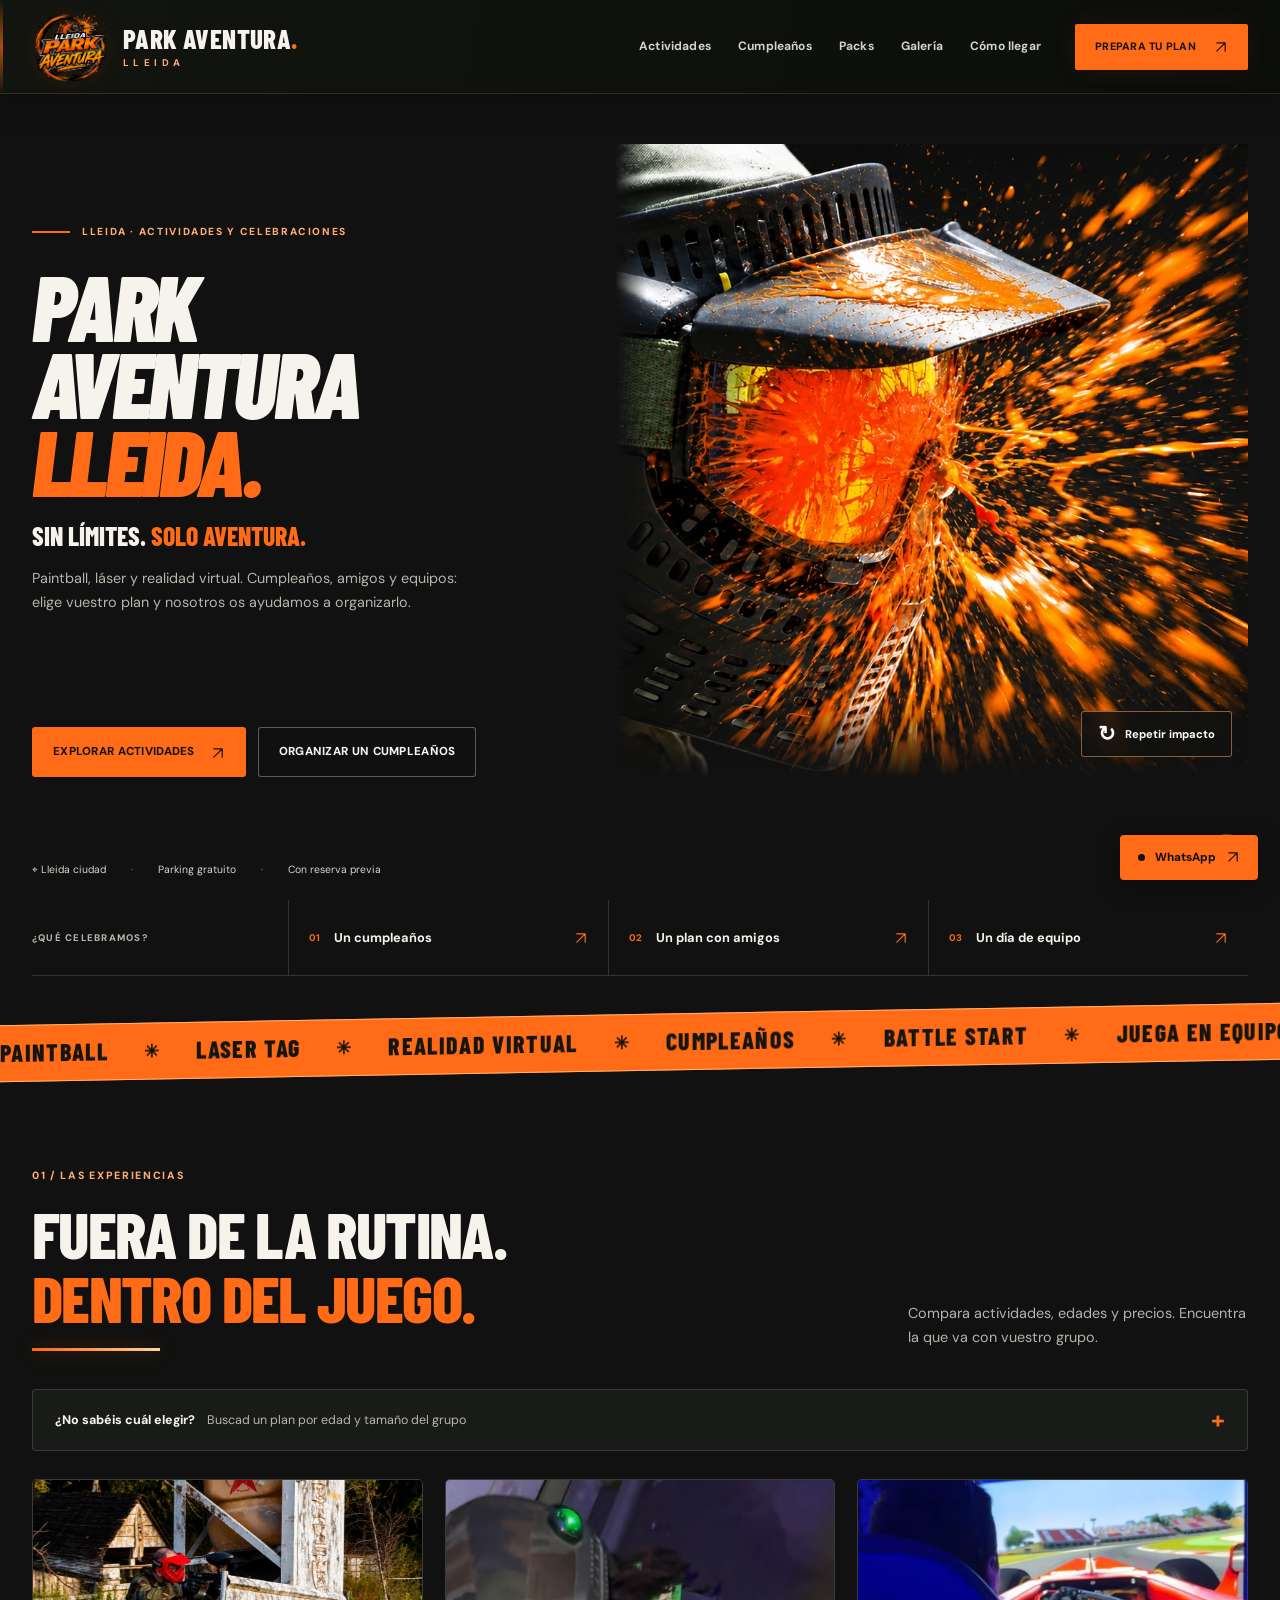
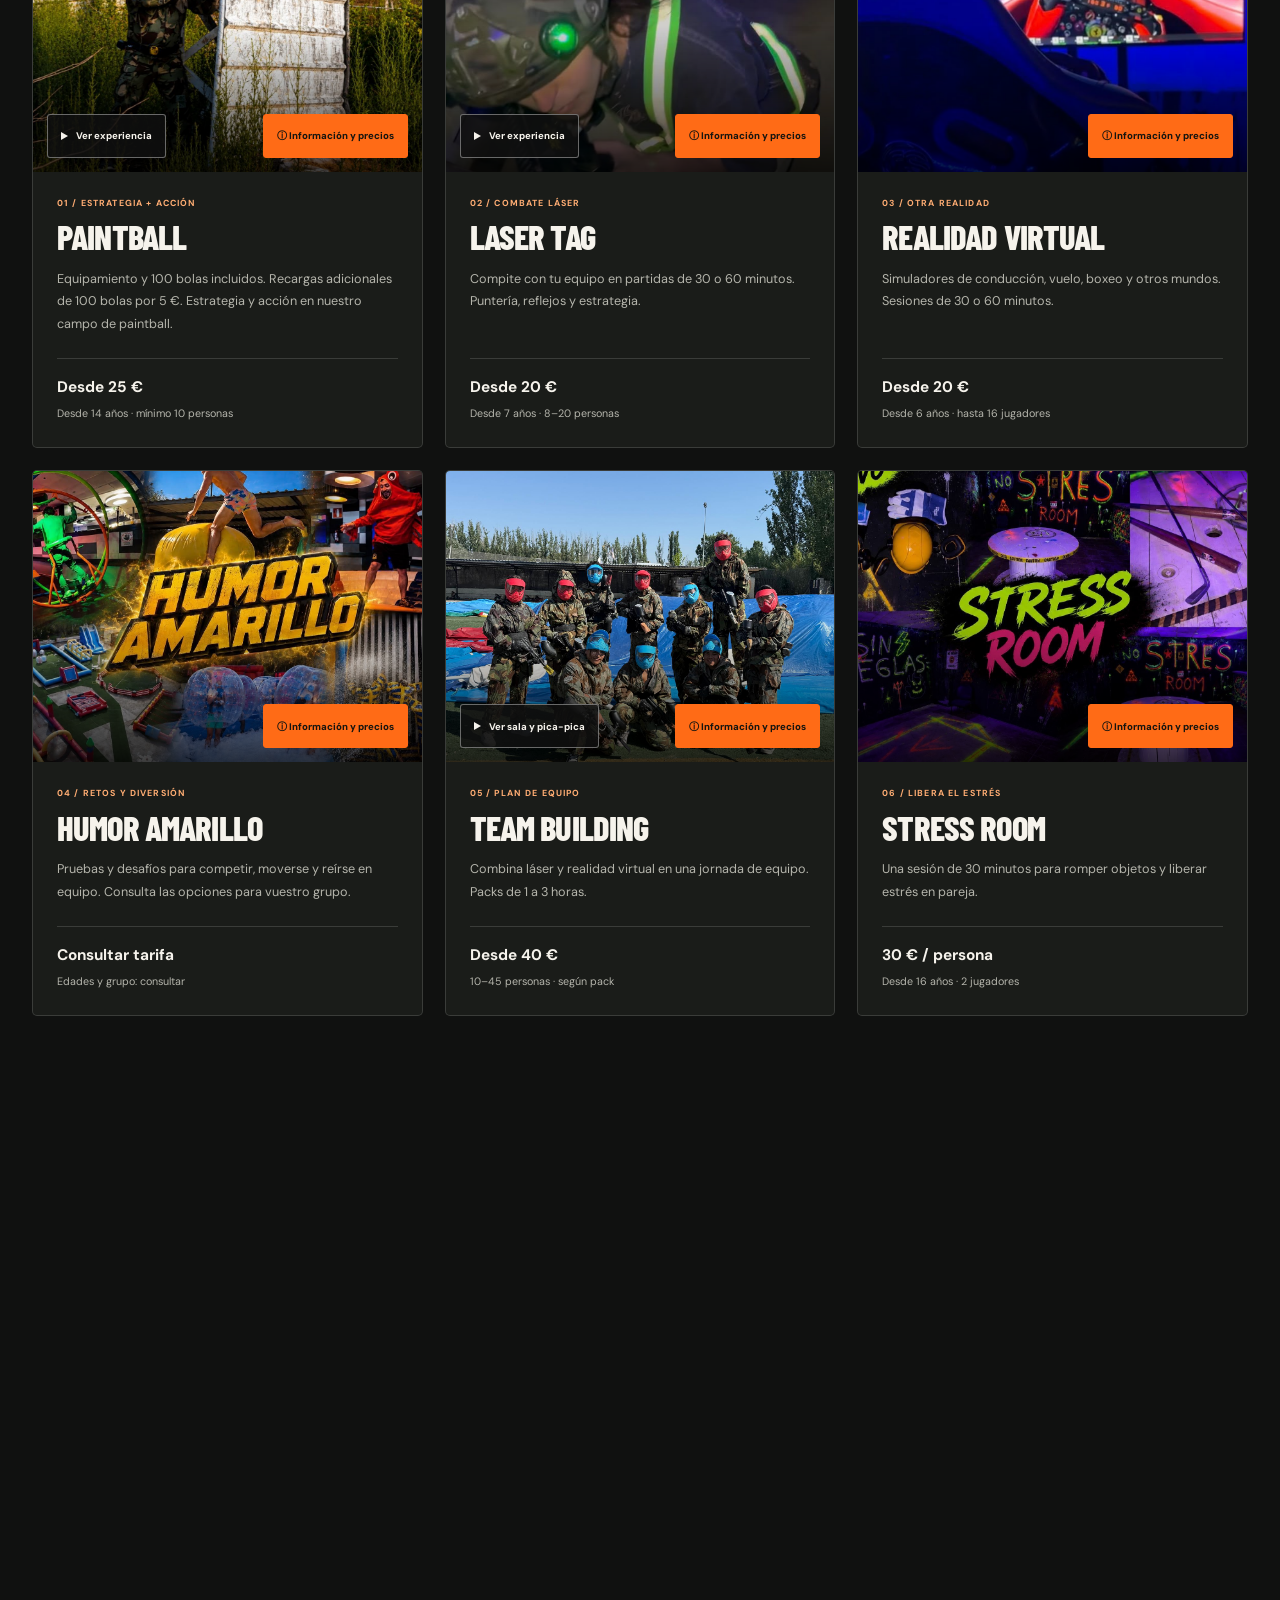
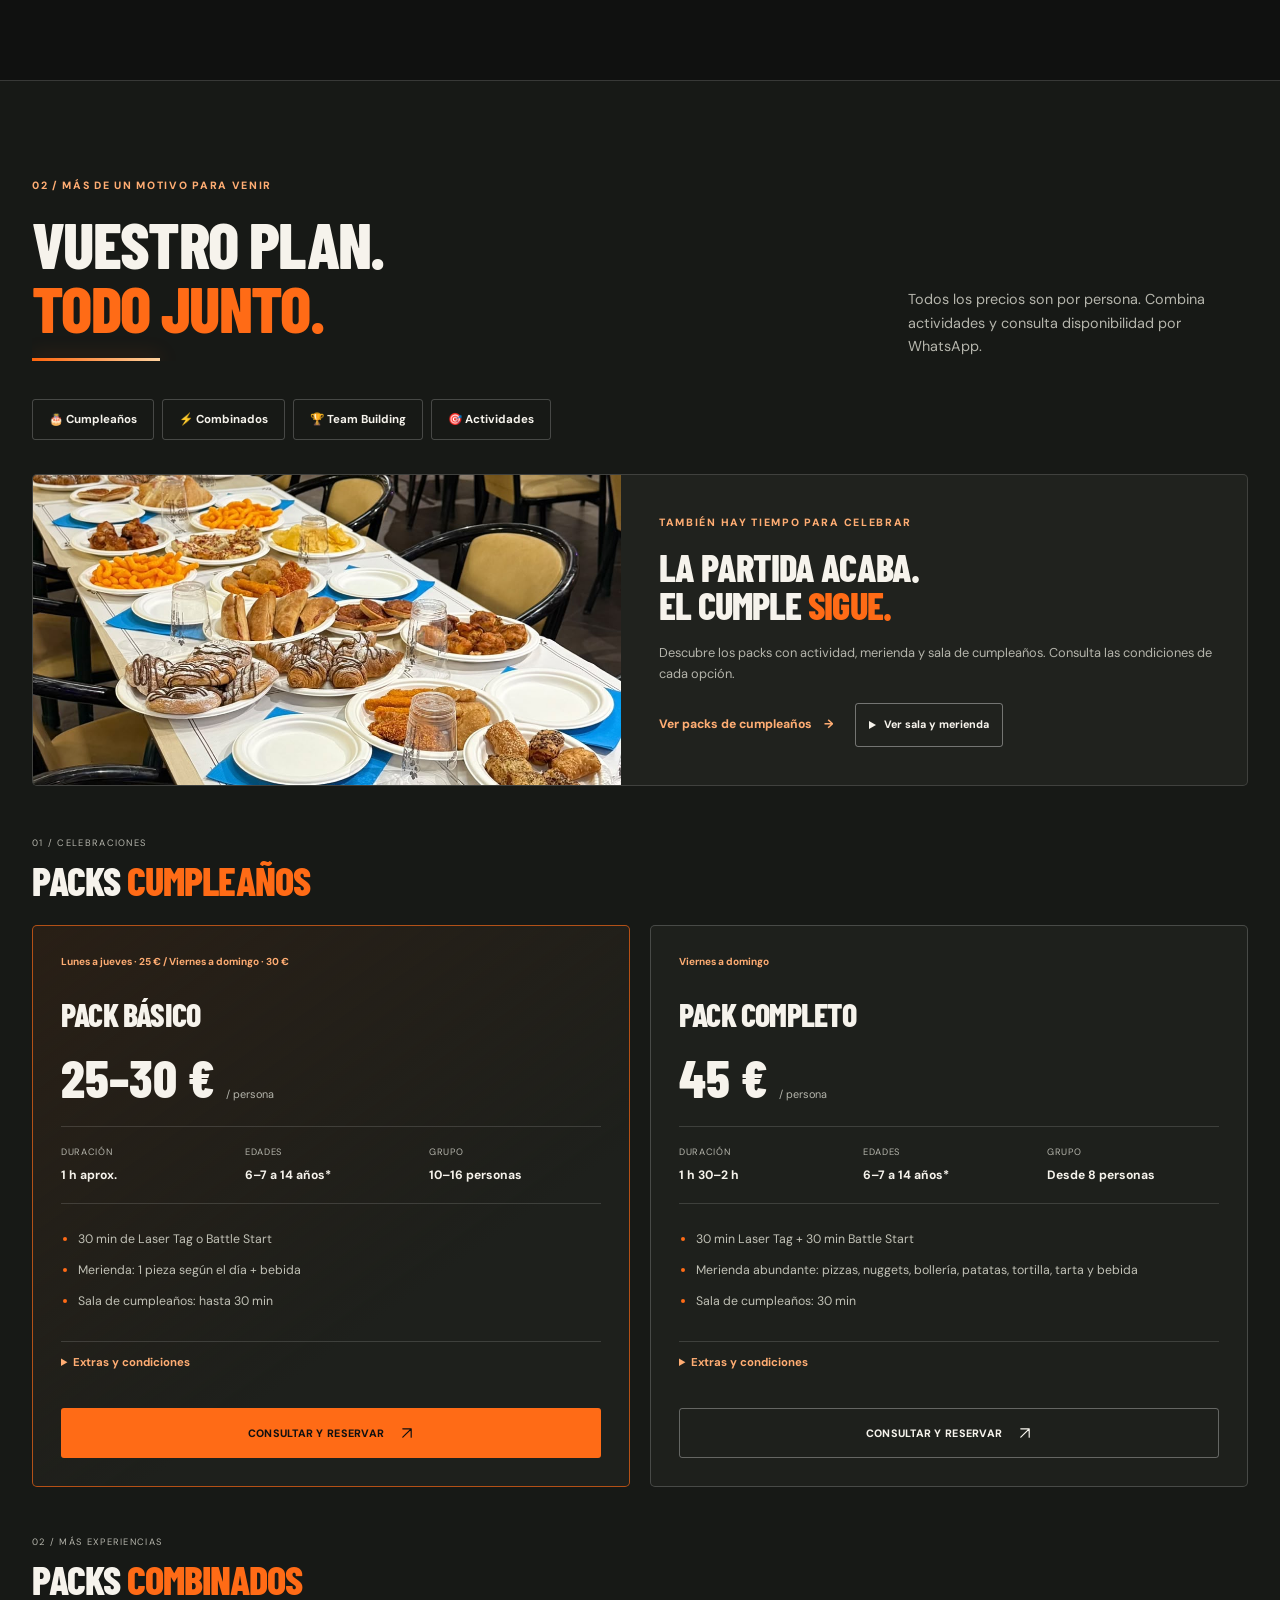
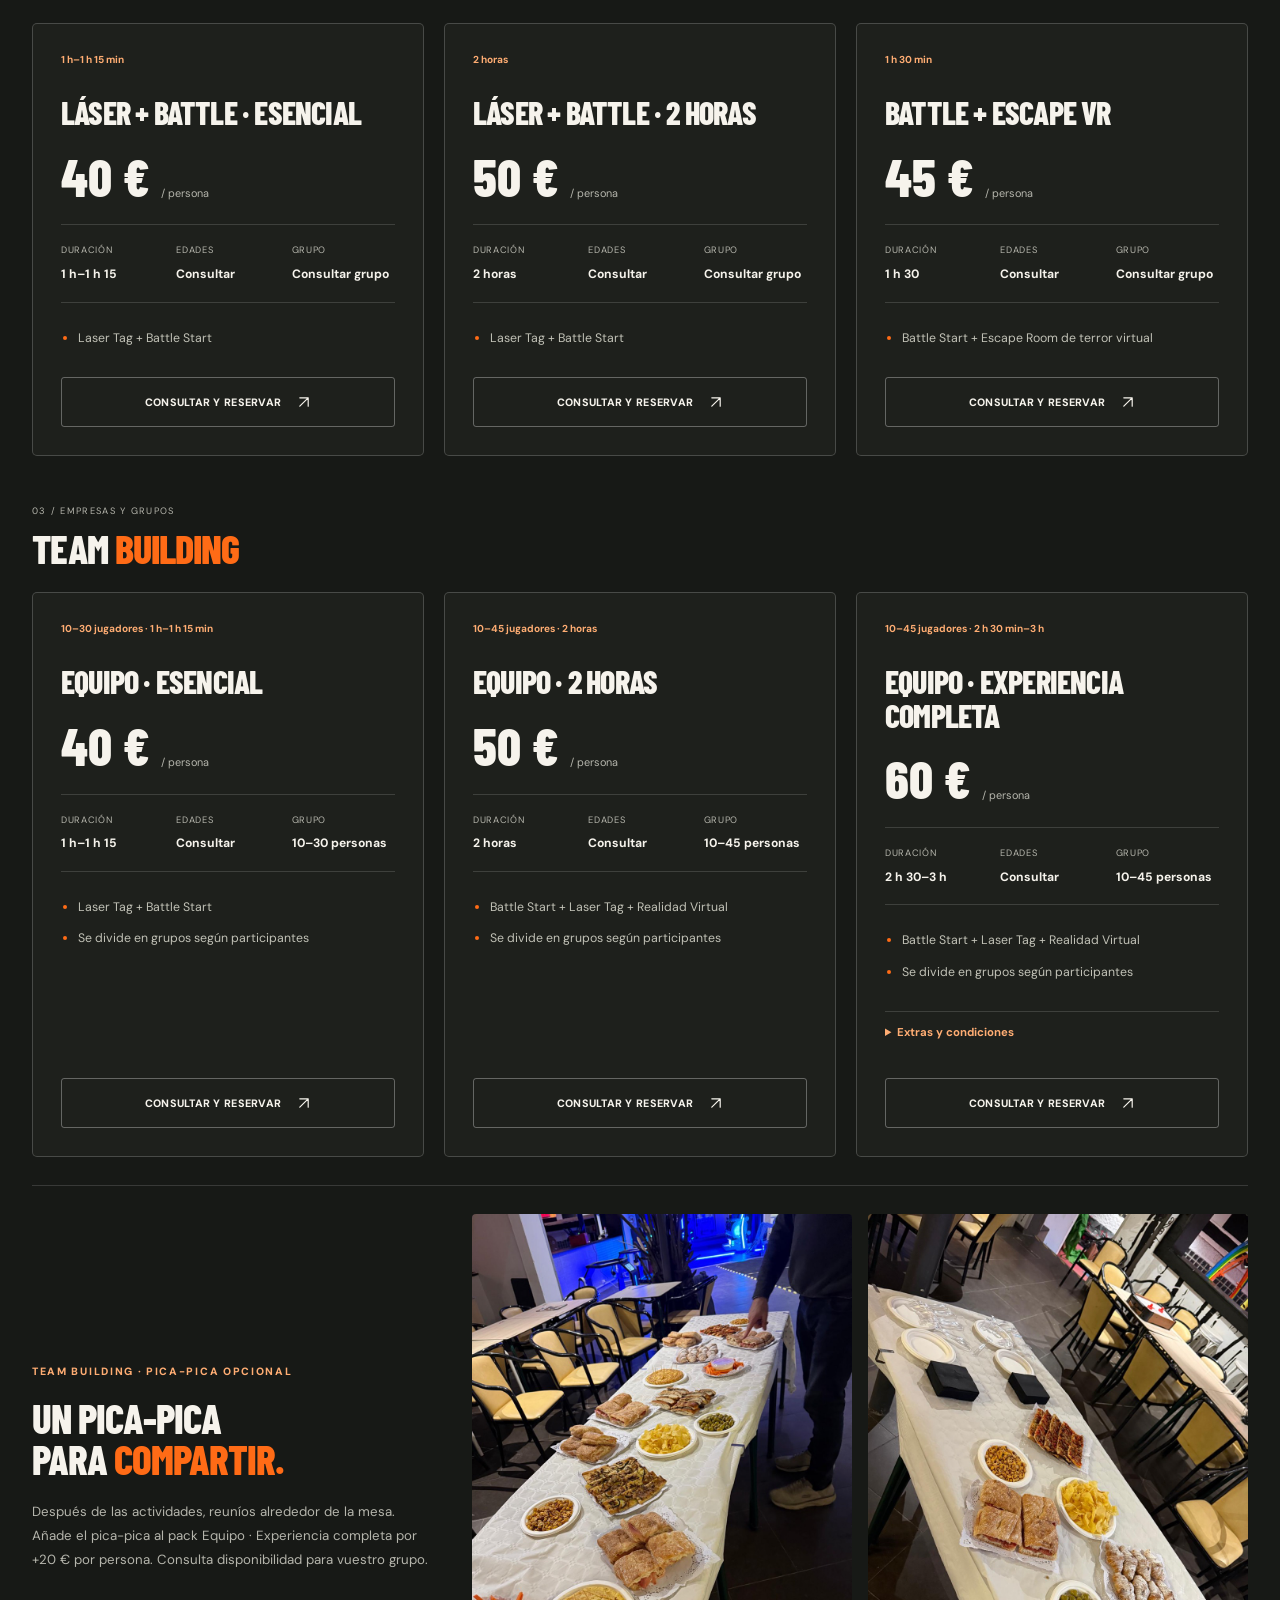
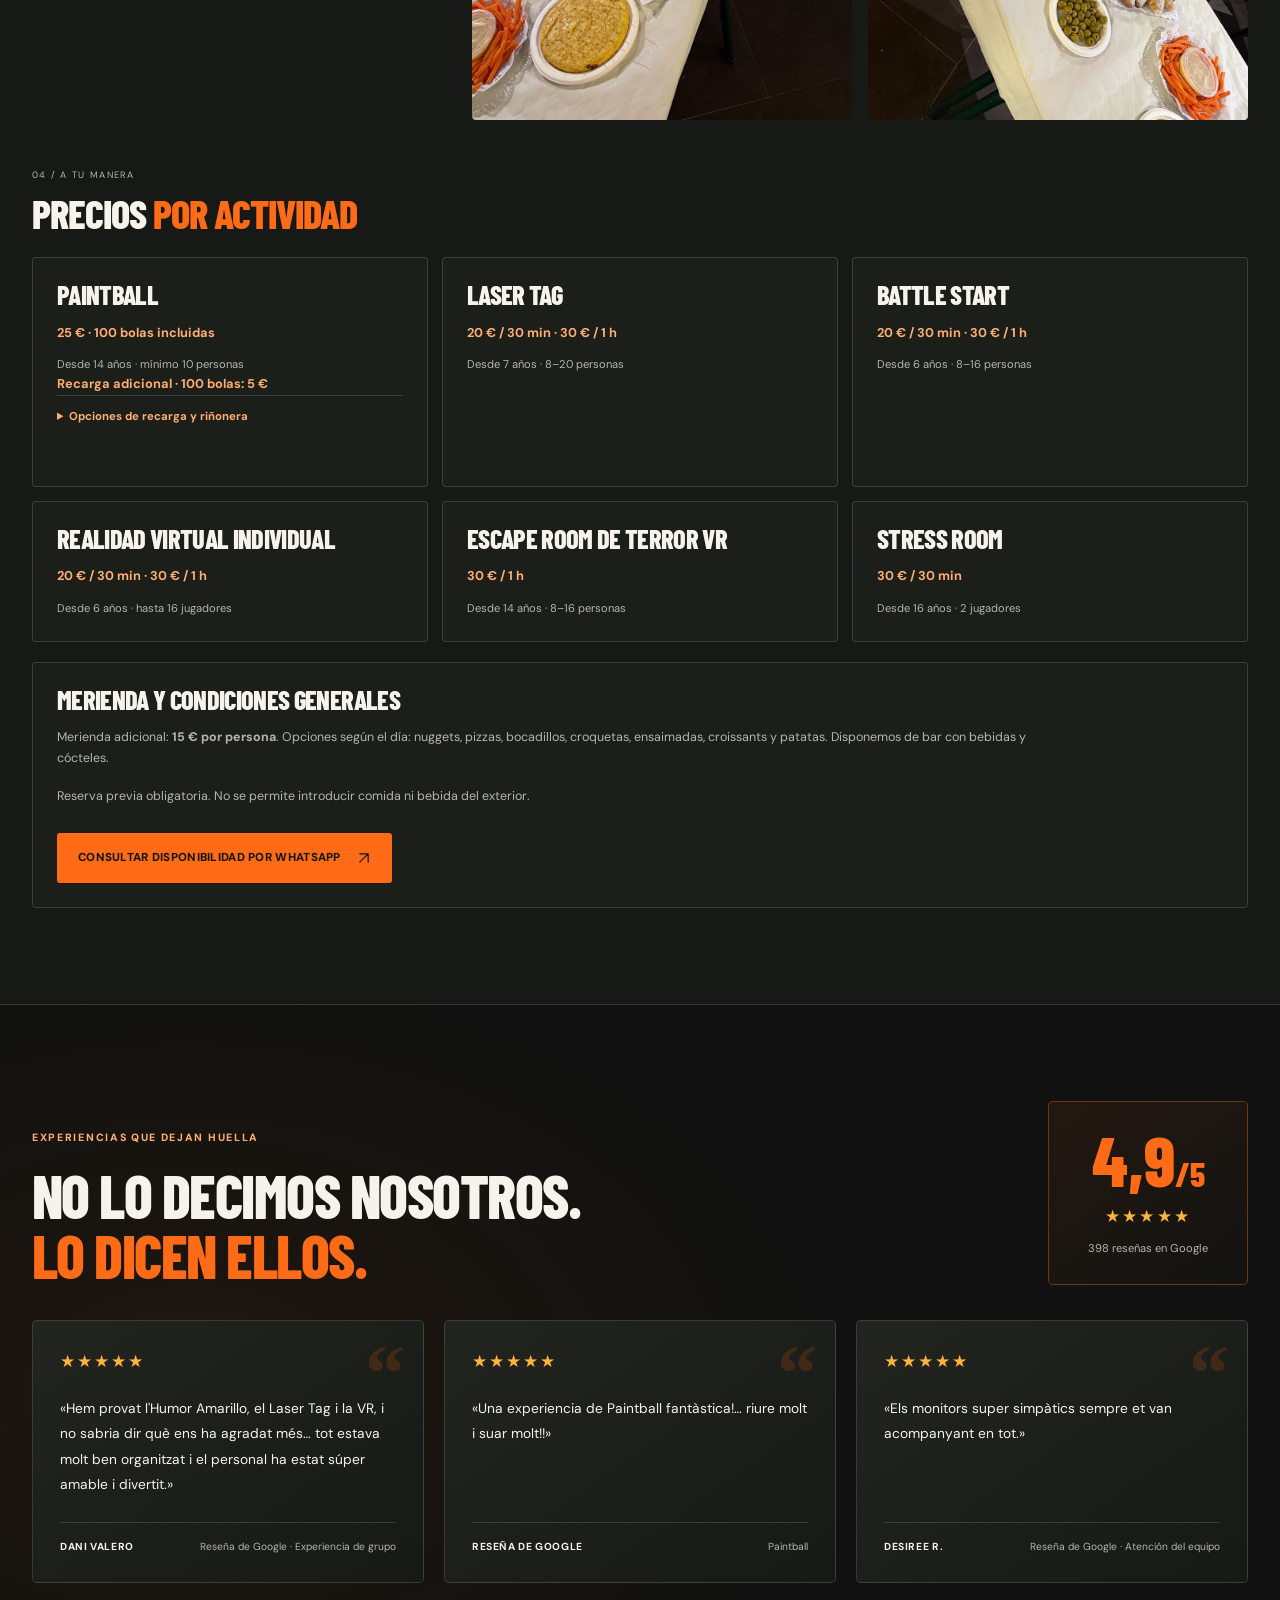
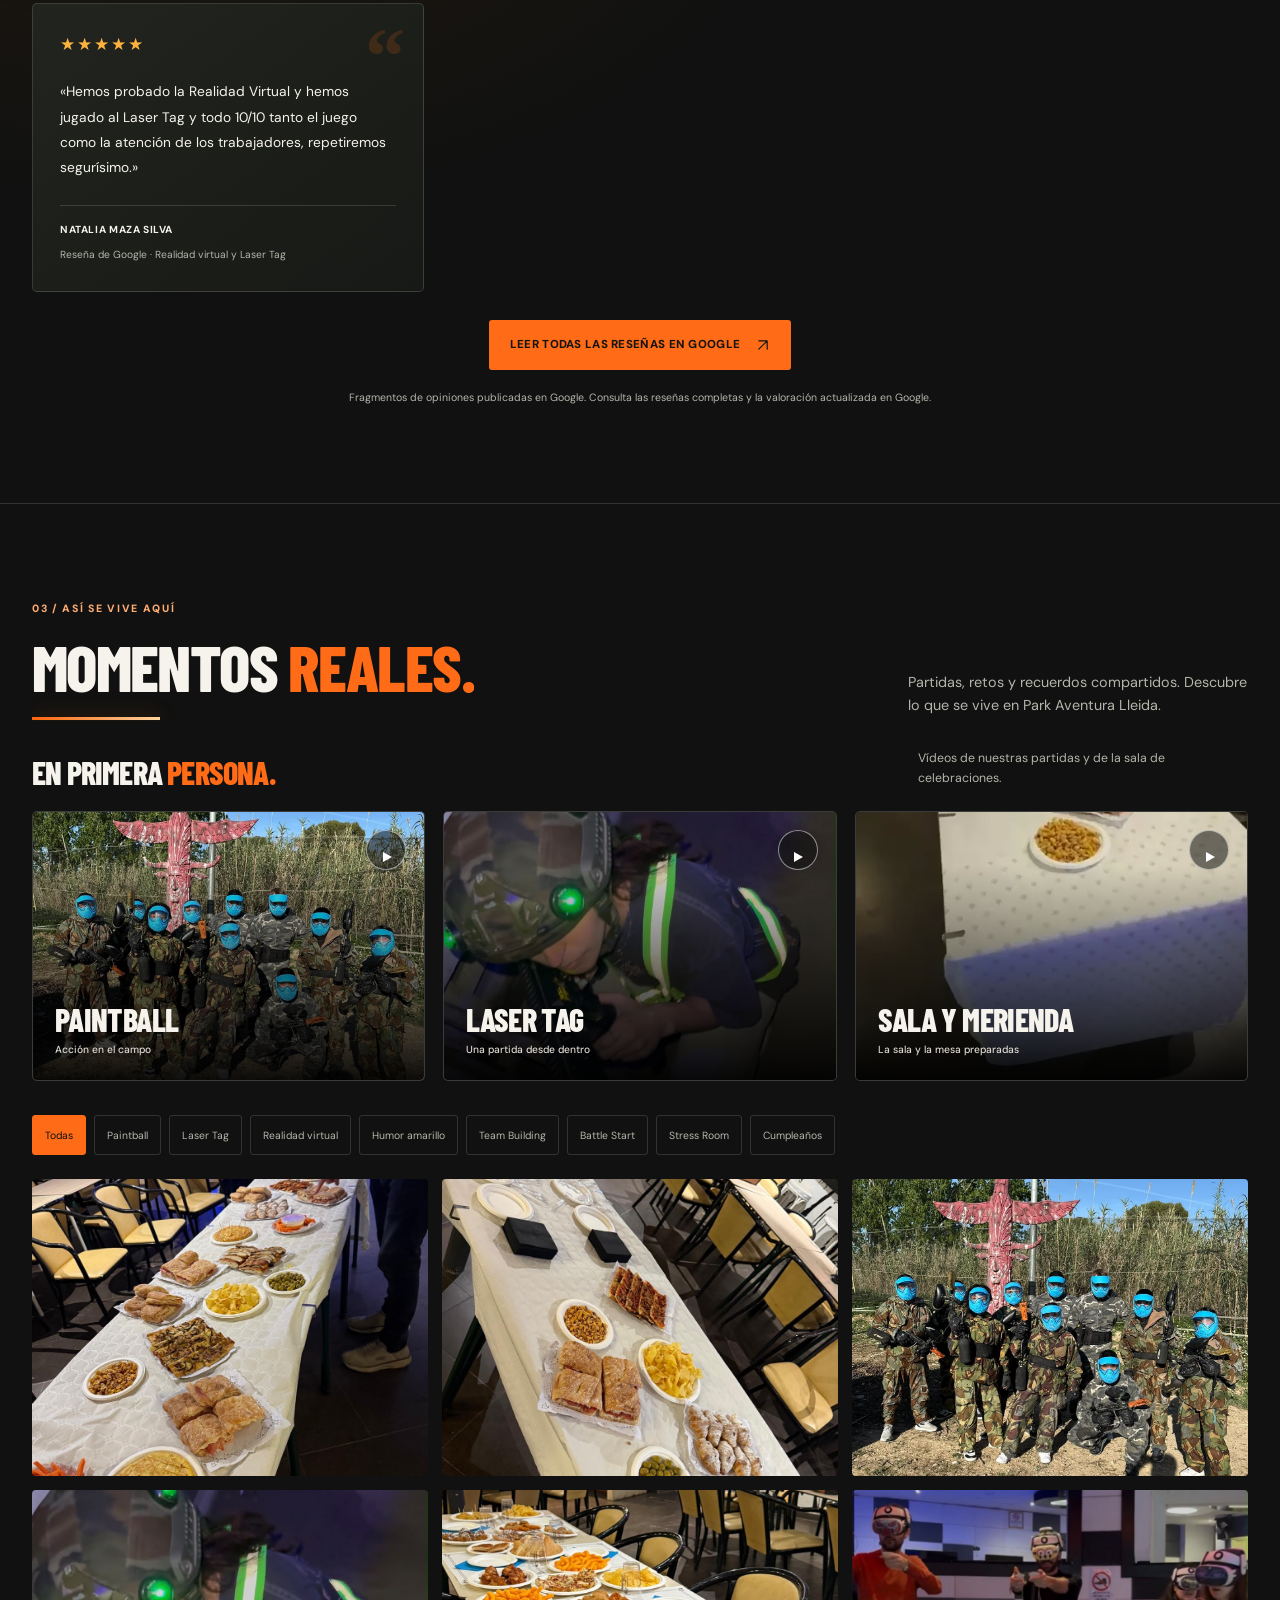
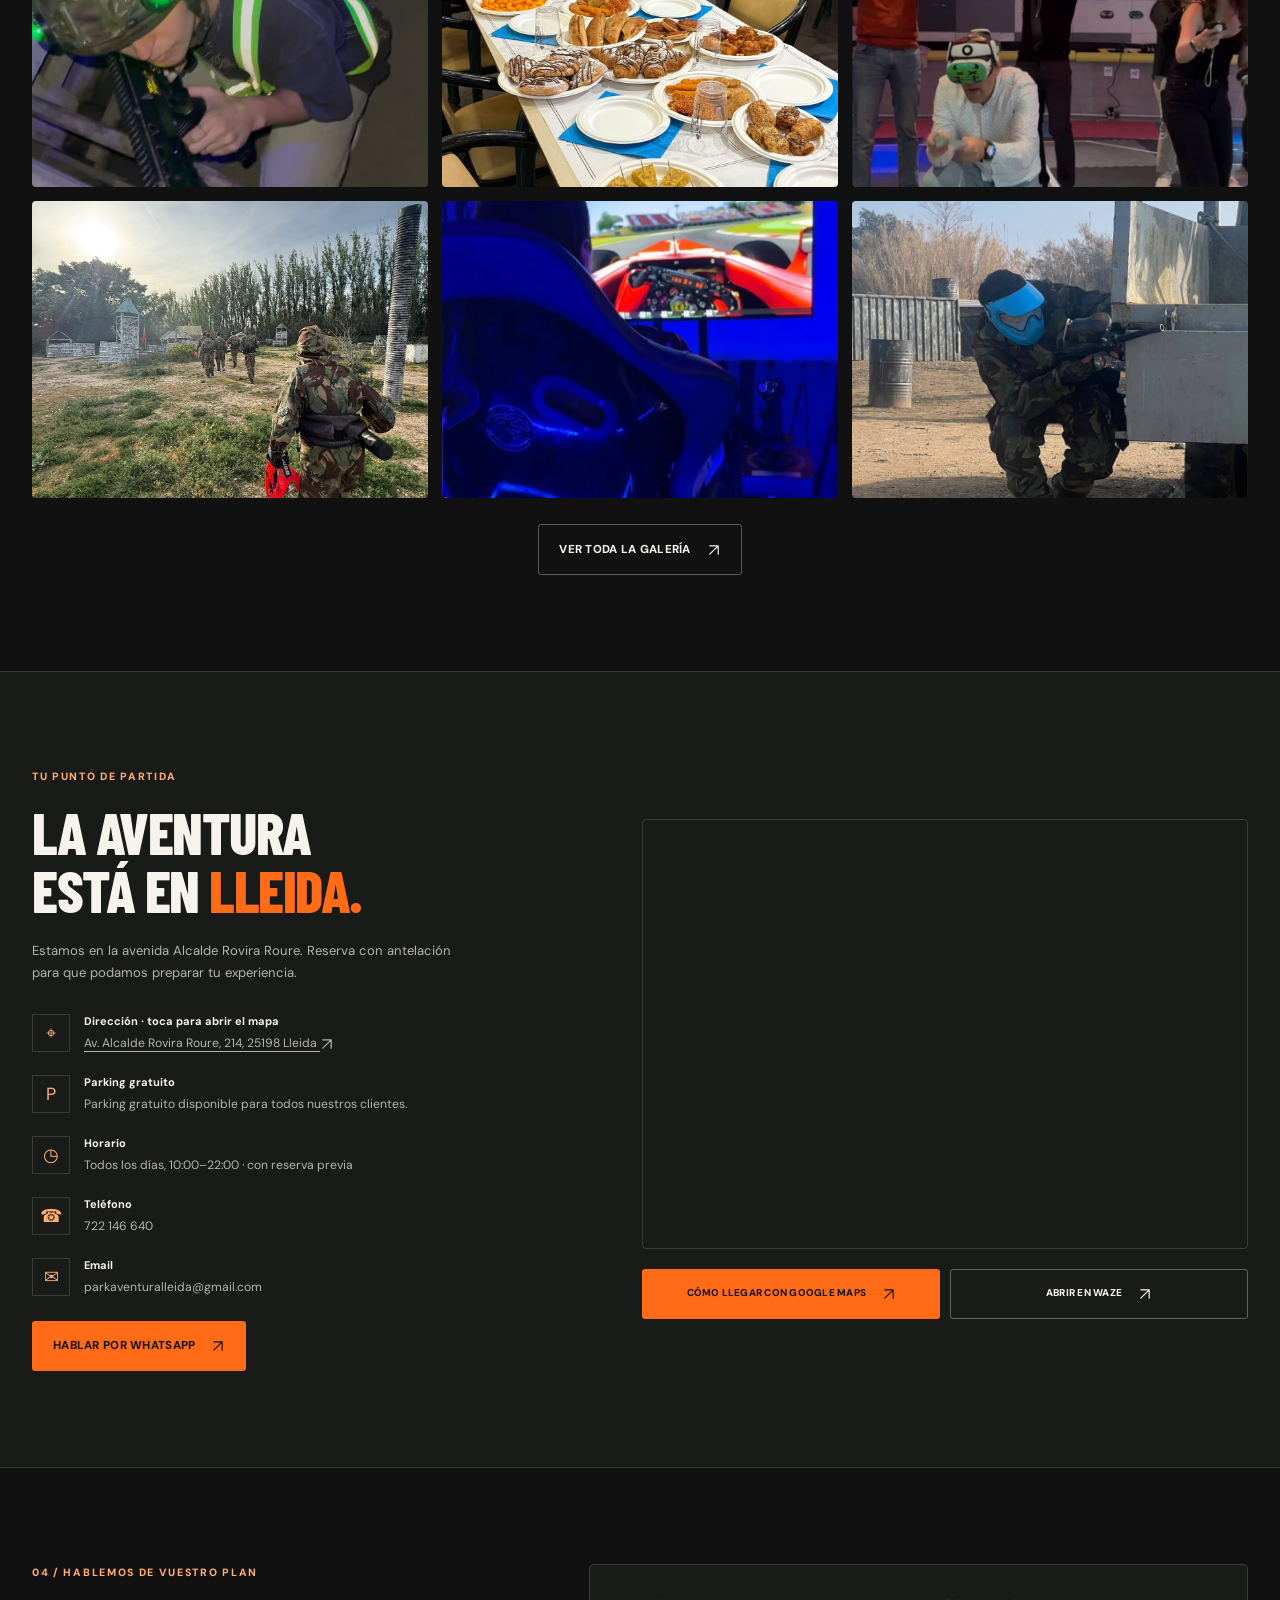
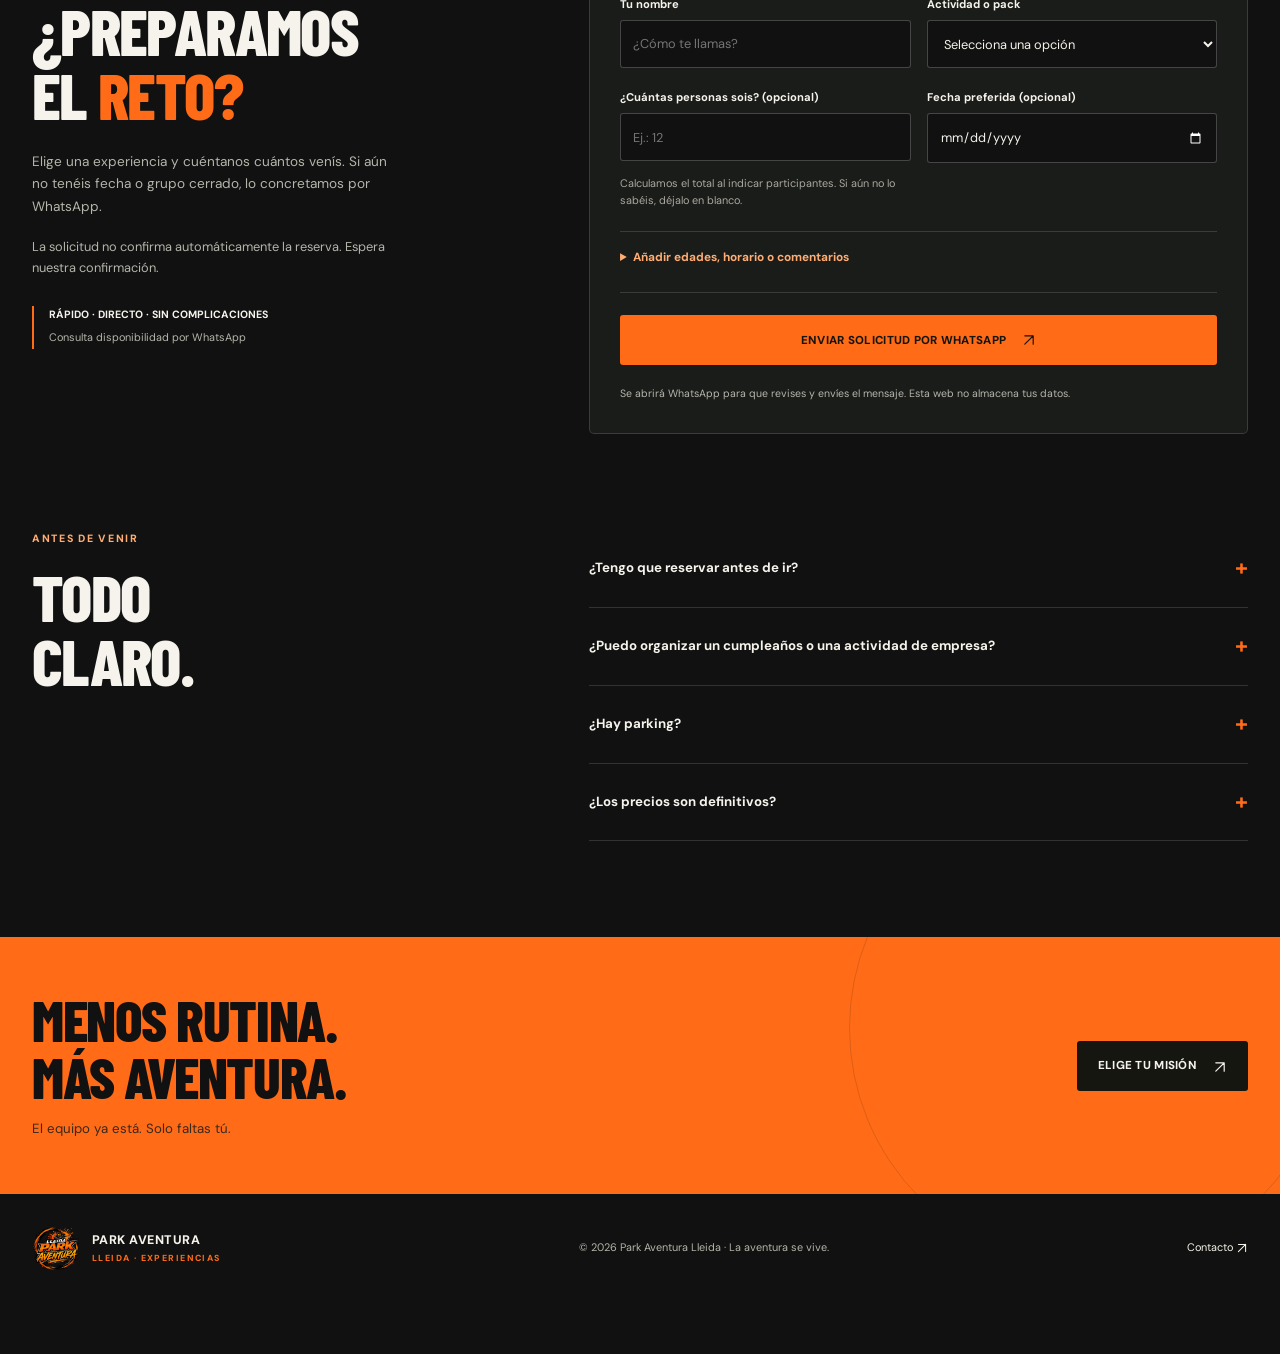
==== commit aaa6143c: "Identificar reseñas reales y añadir opinión de Natalia" ====
--- a/index.html
+++ b/index.html
@@ -104,10 +104,11 @@
       <div class="reviews-score" aria-label="Valoración de Google de 4,9 sobre 5"><strong>4,9<span style="font-size:.48em">/5</span></strong><div class="reviews-stars" aria-label="5 estrellas">★★★★★</div><small>398 reseñas en Google</small></div>
     </div>
     <div class="reviews-grid">
-      <article class="review-card reveal"><div class="review-stars" aria-label="5 estrellas">★★★★★</div><blockquote>«Hem provat l'Humor Amarillo, el Laser Tag i la VR, i no sabria dir què ens ha agradat més… tot estava molt ben organitzat i el personal ha estat súper amable i divertit.»</blockquote><div class="review-meta"><strong>Reseña de Google</strong><span>Experiencia de grupo</span></div></article>
+      <article class="review-card reveal"><div class="review-stars" aria-label="5 estrellas">★★★★★</div><blockquote>«Hem provat l'Humor Amarillo, el Laser Tag i la VR, i no sabria dir què ens ha agradat més… tot estava molt ben organitzat i el personal ha estat súper amable i divertit.»</blockquote><div class="review-meta"><strong>Dani Valero</strong><span>Reseña de Google · Experiencia de grupo</span></div></article>
       <article class="review-card reveal d1"><div class="review-stars" aria-label="5 estrellas">★★★★★</div><blockquote>«Una experiencia de Paintball fantàstica!… riure molt i suar molt!!»</blockquote><div class="review-meta"><strong>Reseña de Google</strong><span>Paintball</span></div></article>
-      <article class="review-card reveal d2"><div class="review-stars" aria-label="5 estrellas">★★★★★</div><blockquote>«Els monitors super simpàtics sempre et van acompanyant en tot.»</blockquote><div class="review-meta"><strong>Reseña de Google</strong><span>Atención del equipo</span></div></article>
-    </div>
+      <article class="review-card reveal d2"><div class="review-stars" aria-label="5 estrellas">★★★★★</div><blockquote>«Els monitors super simpàtics sempre et van acompanyant en tot.»</blockquote><div class="review-meta"><strong>Desiree R.</strong><span>Reseña de Google · Atención del equipo</span></div></article>
+    <article class="review-card reveal"><div class="review-stars" aria-label="5 estrellas">★★★★★</div><blockquote>«Hemos probado la Realidad Virtual y hemos jugado al Laser Tag y todo 10/10 tanto el juego como la atención de los trabajadores, repetiremos segurísimo.»</blockquote><div class="review-meta"><strong>Natalia Maza Silva</strong><span>Reseña de Google · Realidad virtual y Laser Tag</span></div></article>
+</div>
     <div class="reviews-actions"><a class="btn primary" href="https://www.google.com/maps/search/?api=1&amp;query=Park%20Aventura%20Lleida%2C%20Av.%20Alcalde%20Rovira%20Roure%20214" target="_blank" rel="noopener noreferrer">Leer todas las reseñas en Google <svg class="icon-arrow" viewBox="0 0 20 20" width="16" height="16" fill="none" aria-hidden="true"><path d="M4 16 16 4M4 4h12v12" stroke="currentColor" stroke-width="1.7" stroke-linecap="round" stroke-linejoin="round"/></svg></a></div>
     <p class="reviews-note">Fragmentos de opiniones publicadas en Google. Consulta las reseñas completas y la valoración actualizada en Google.</p>
   </div>
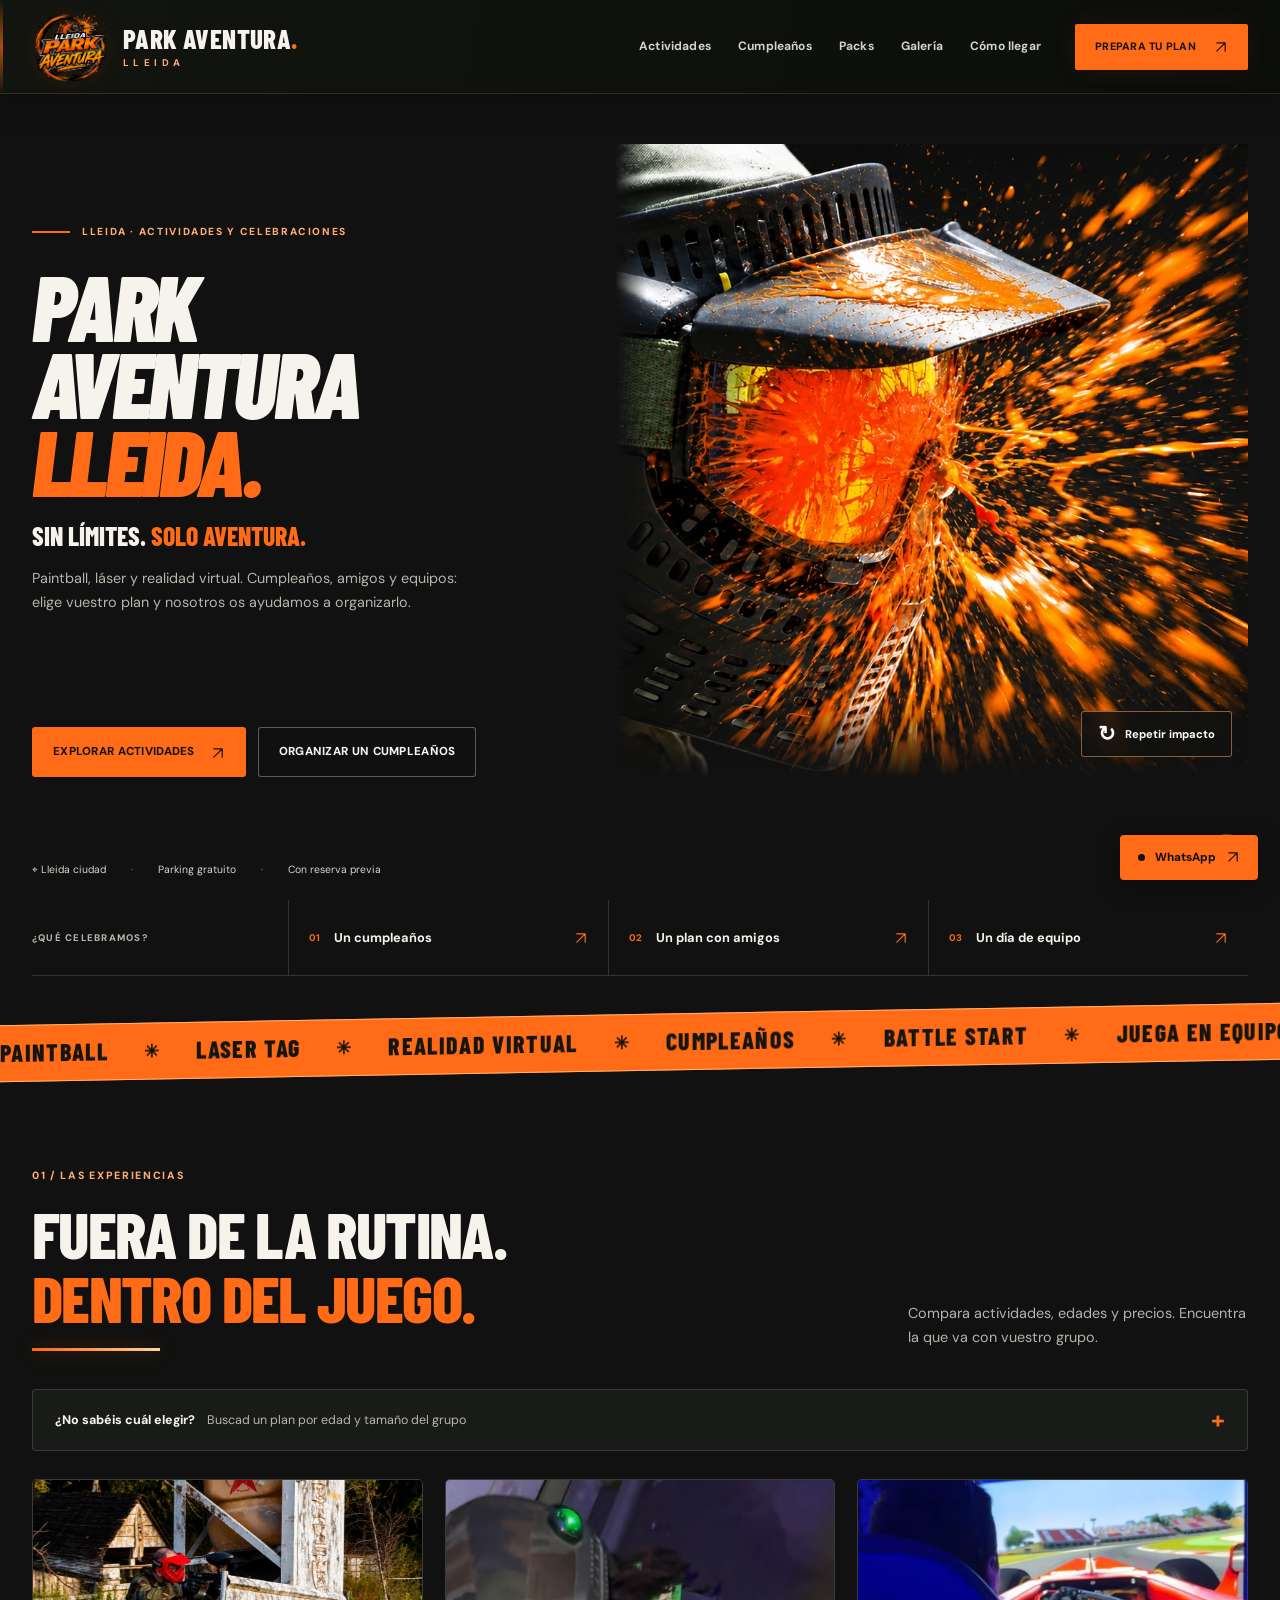
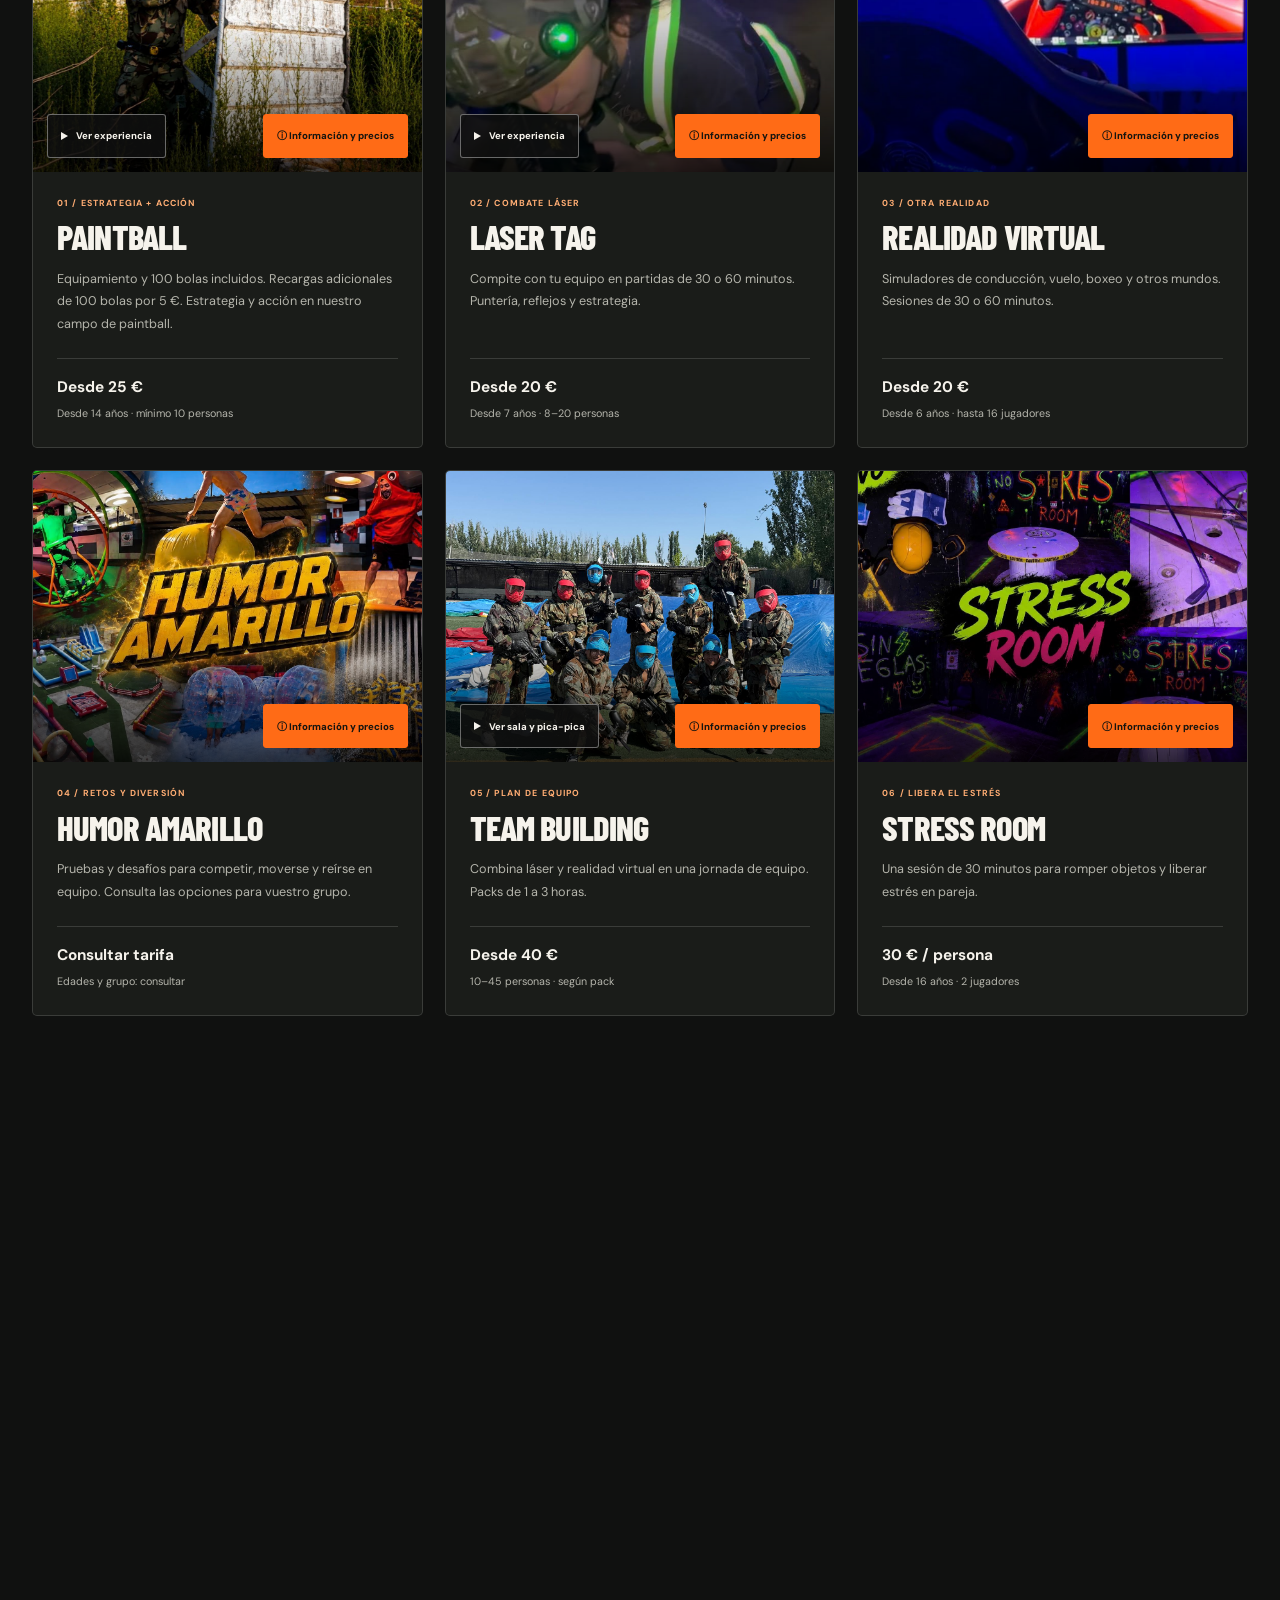
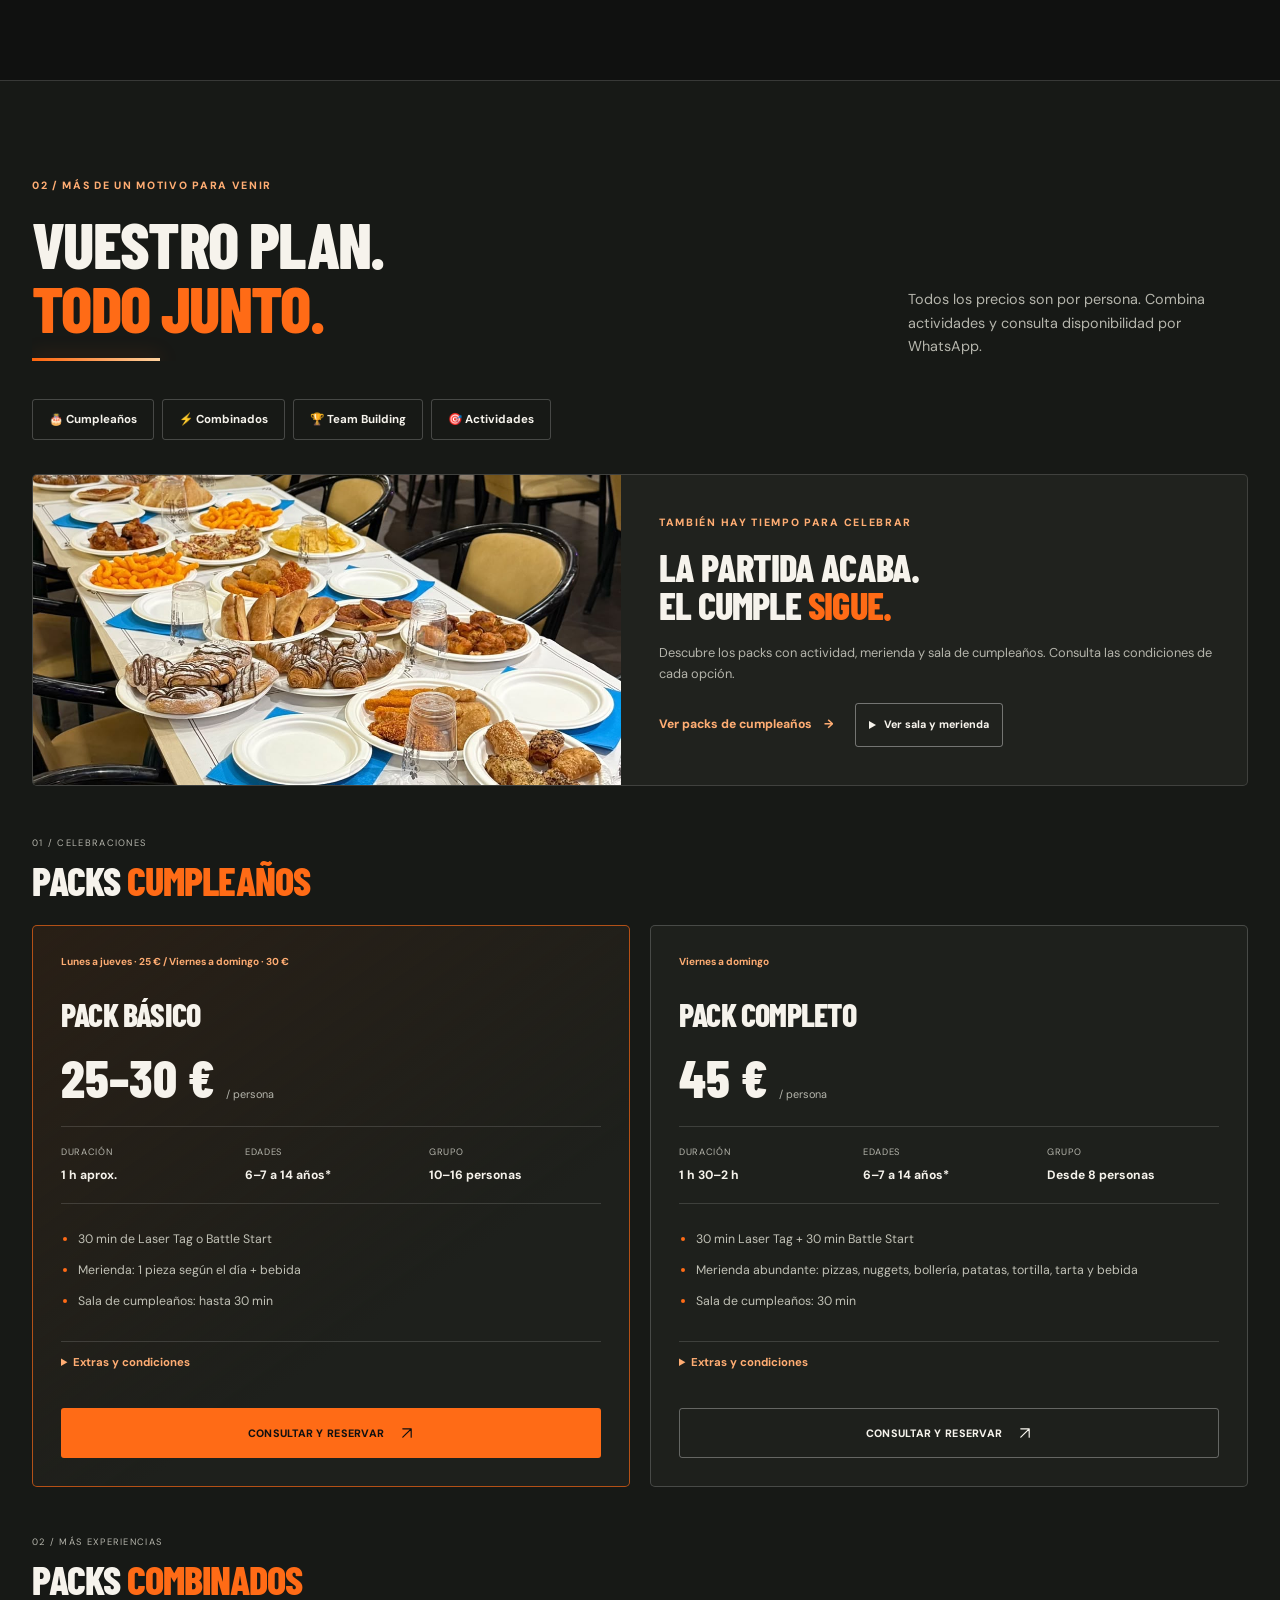
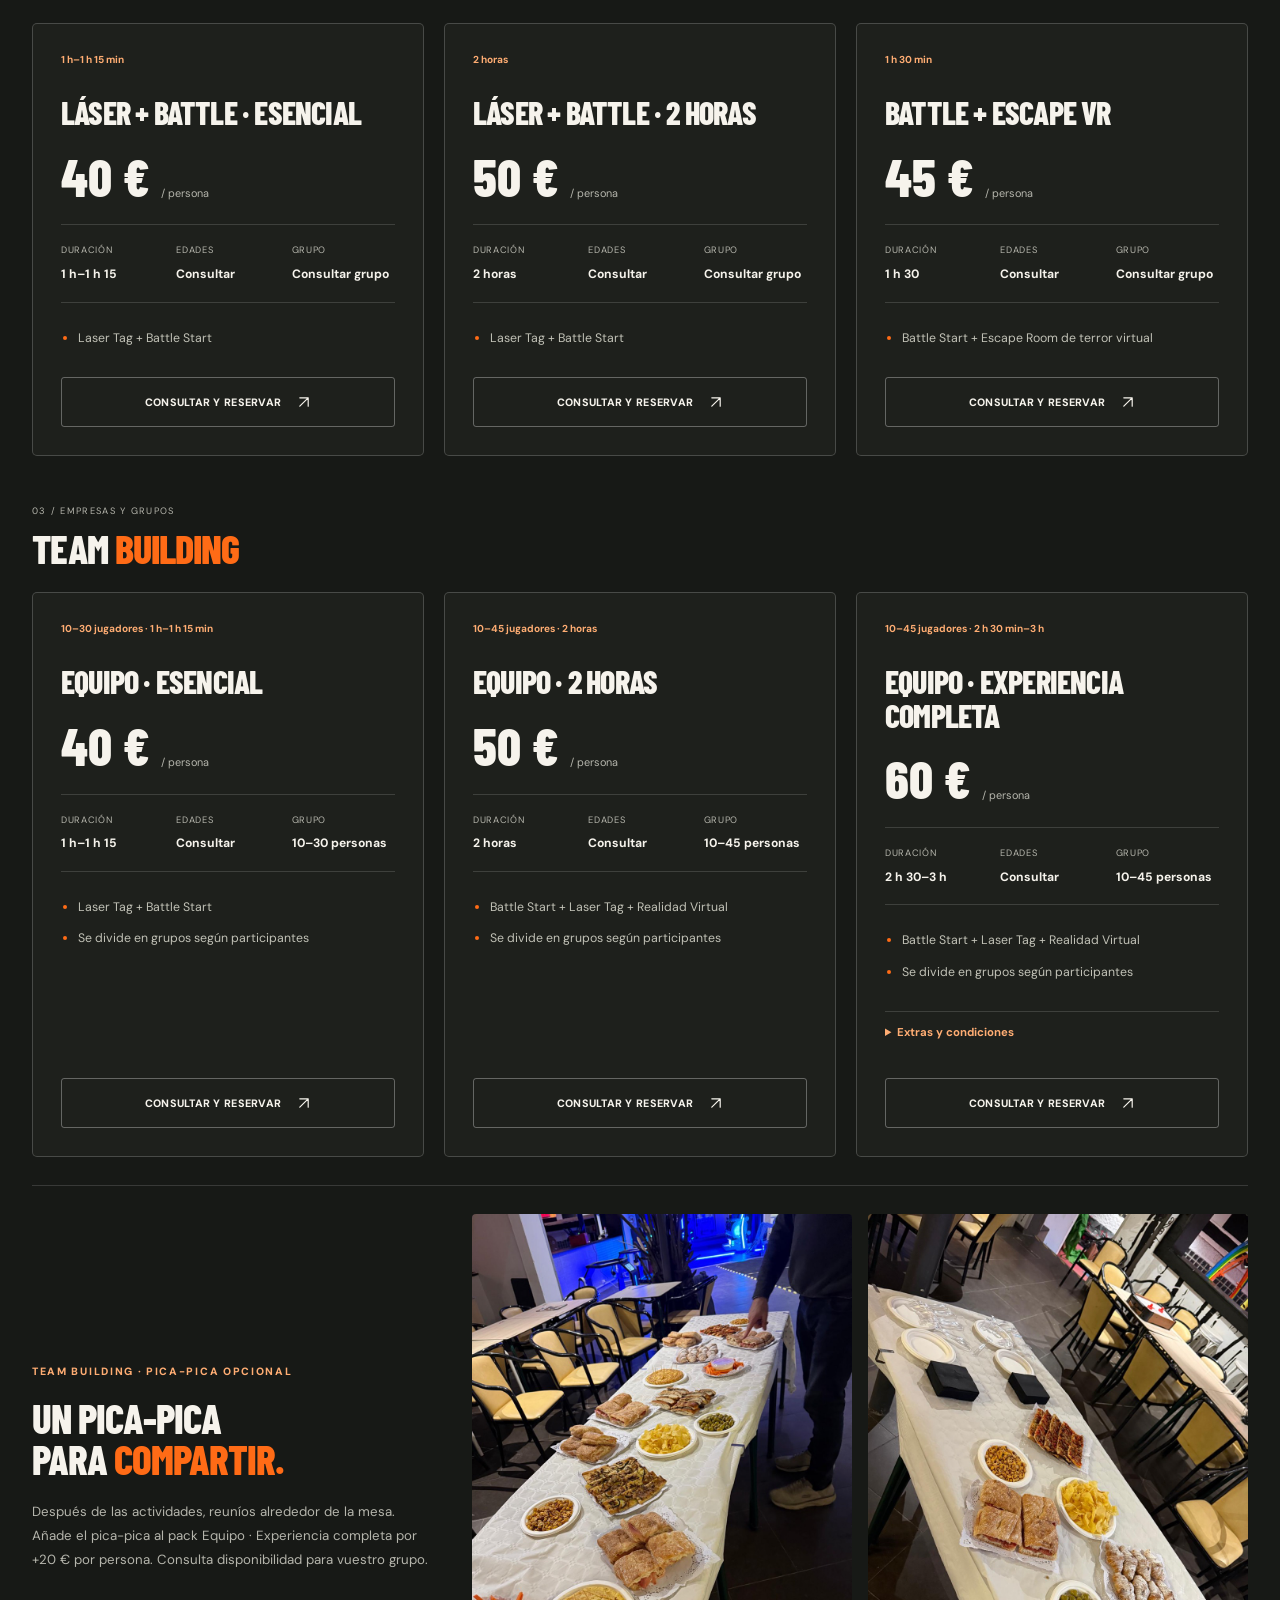
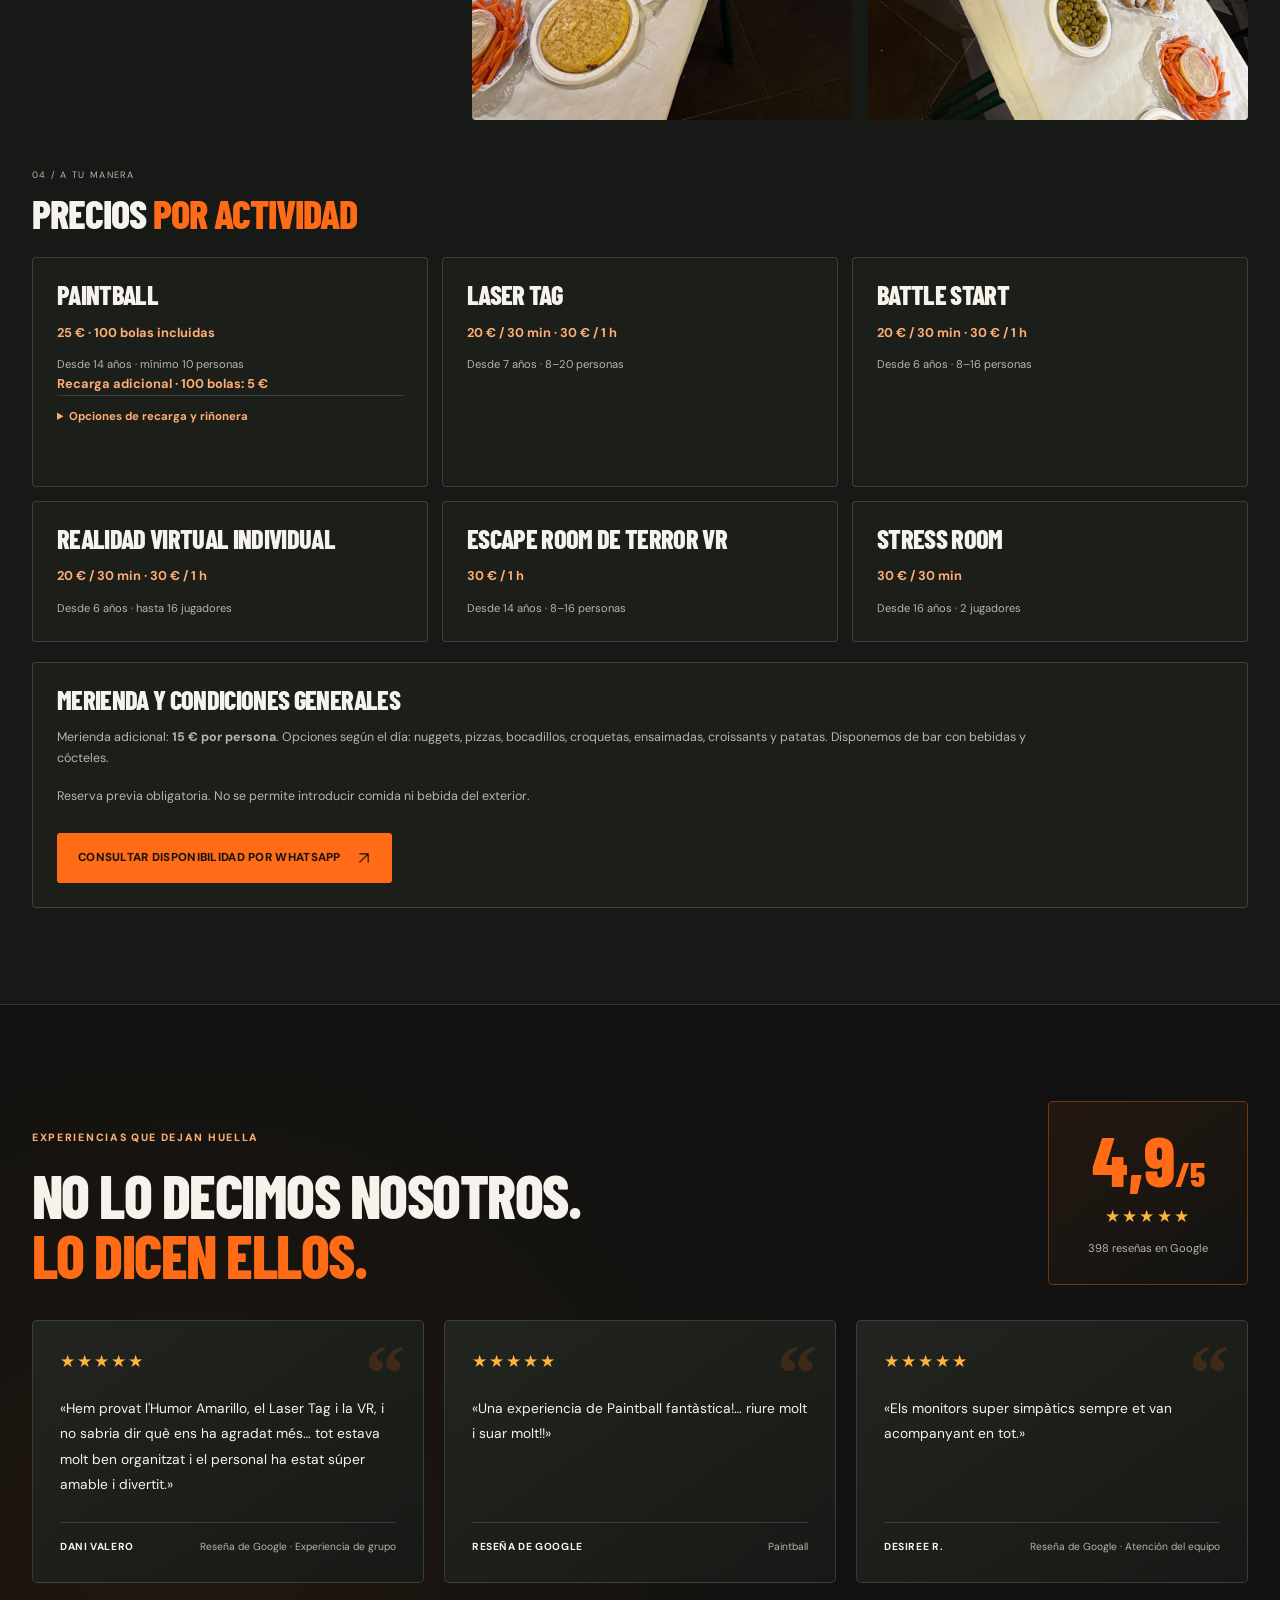
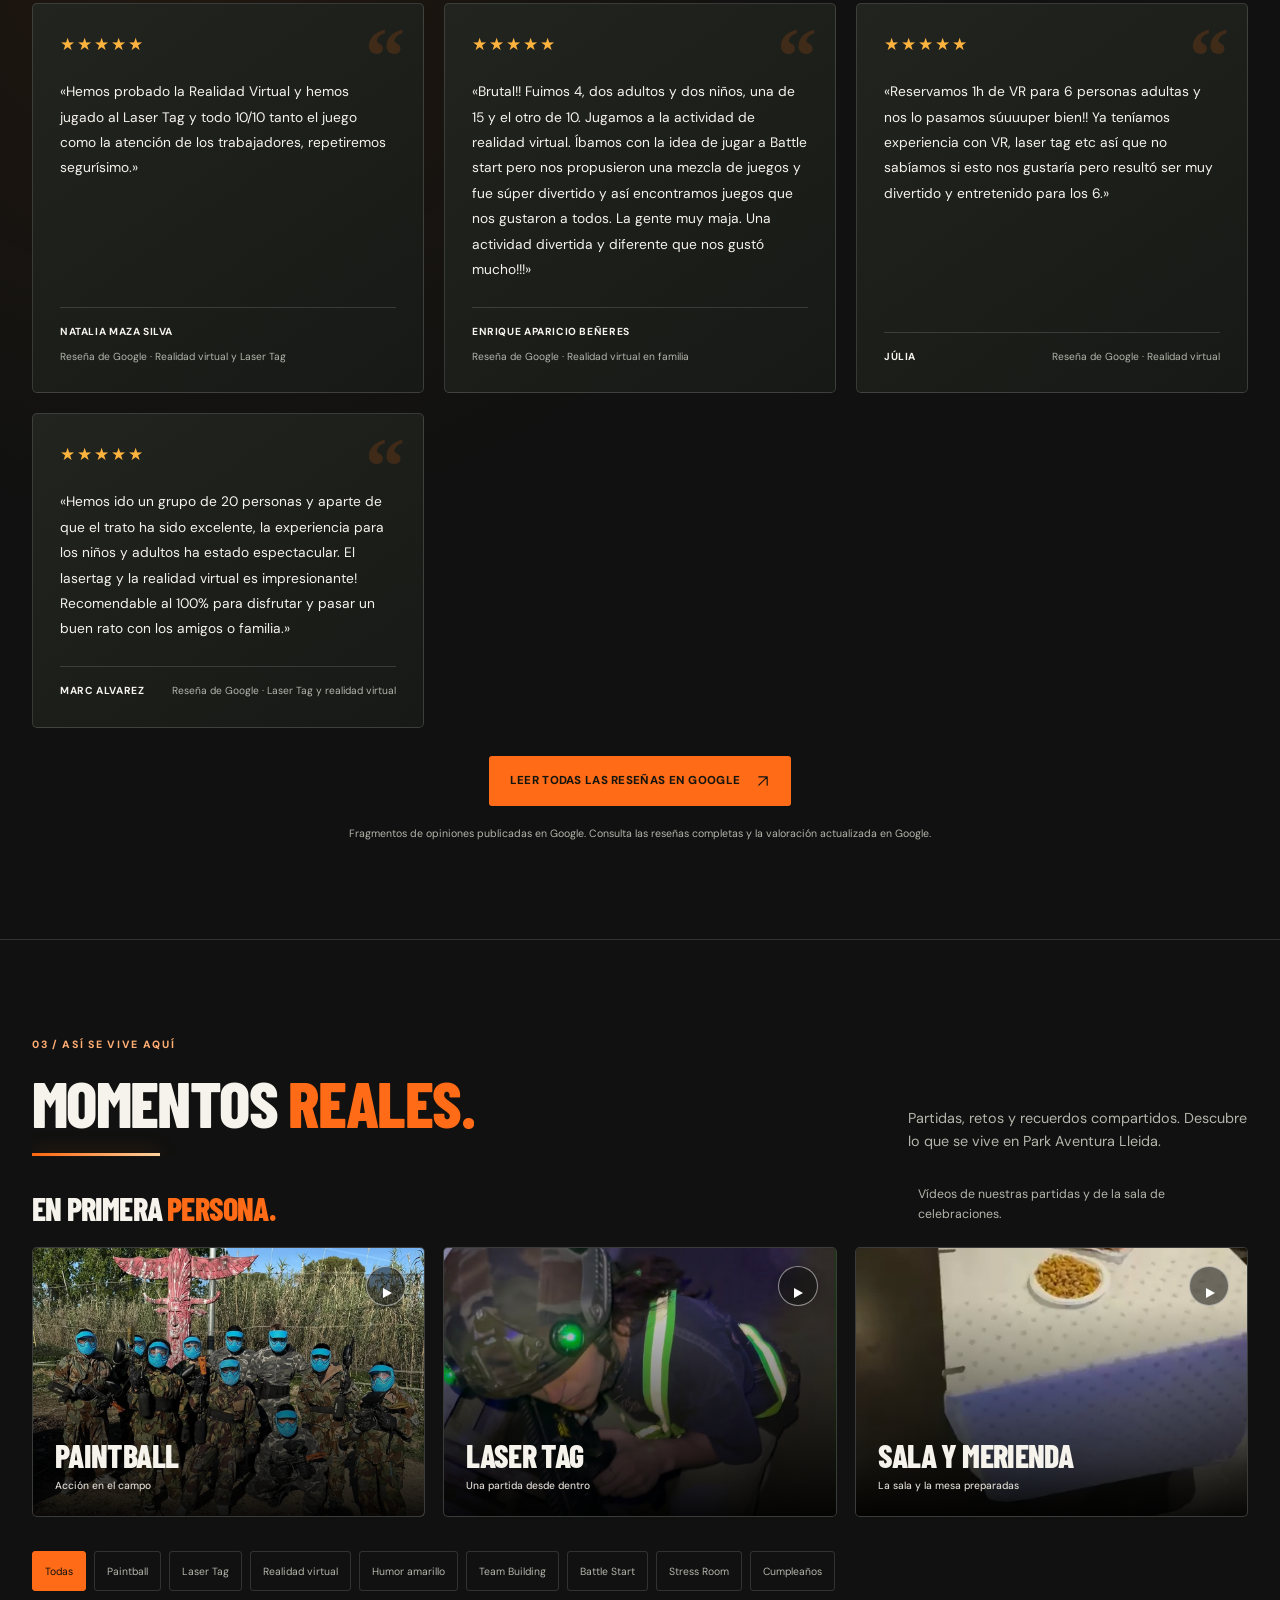
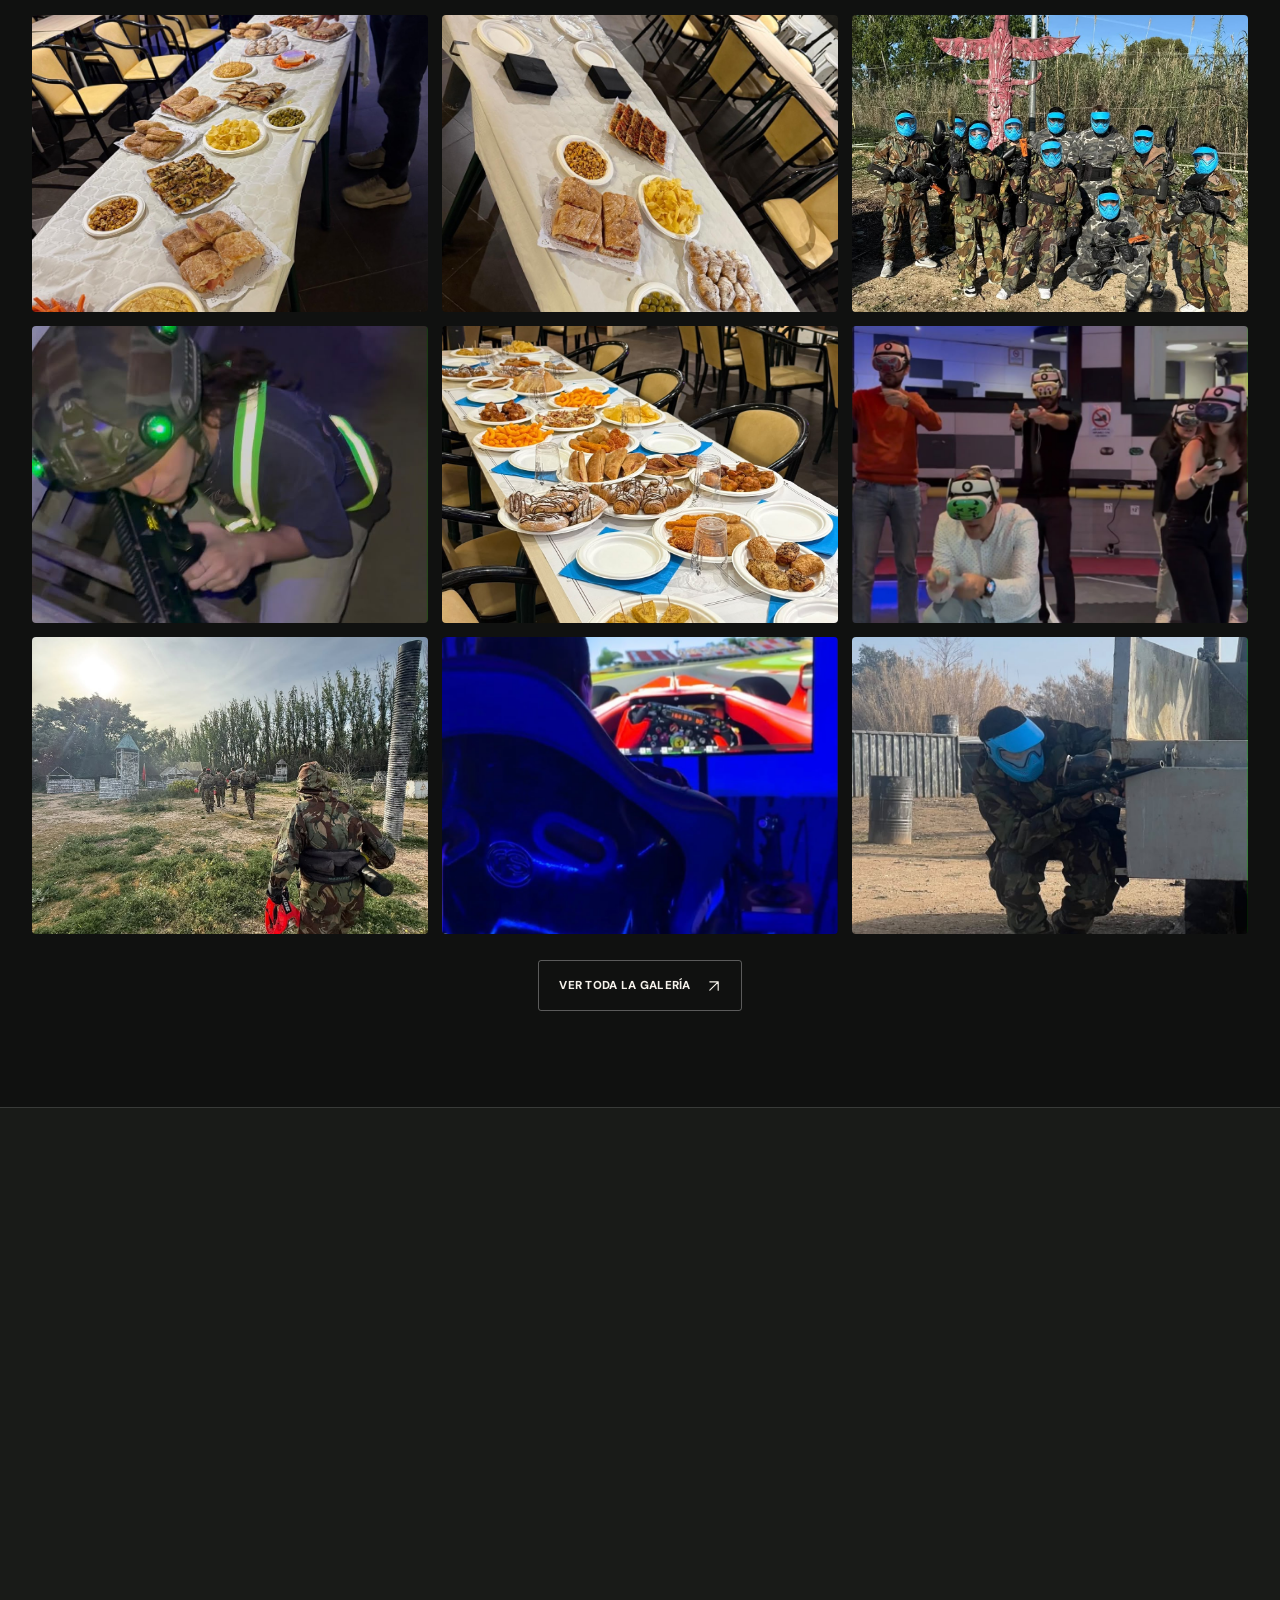
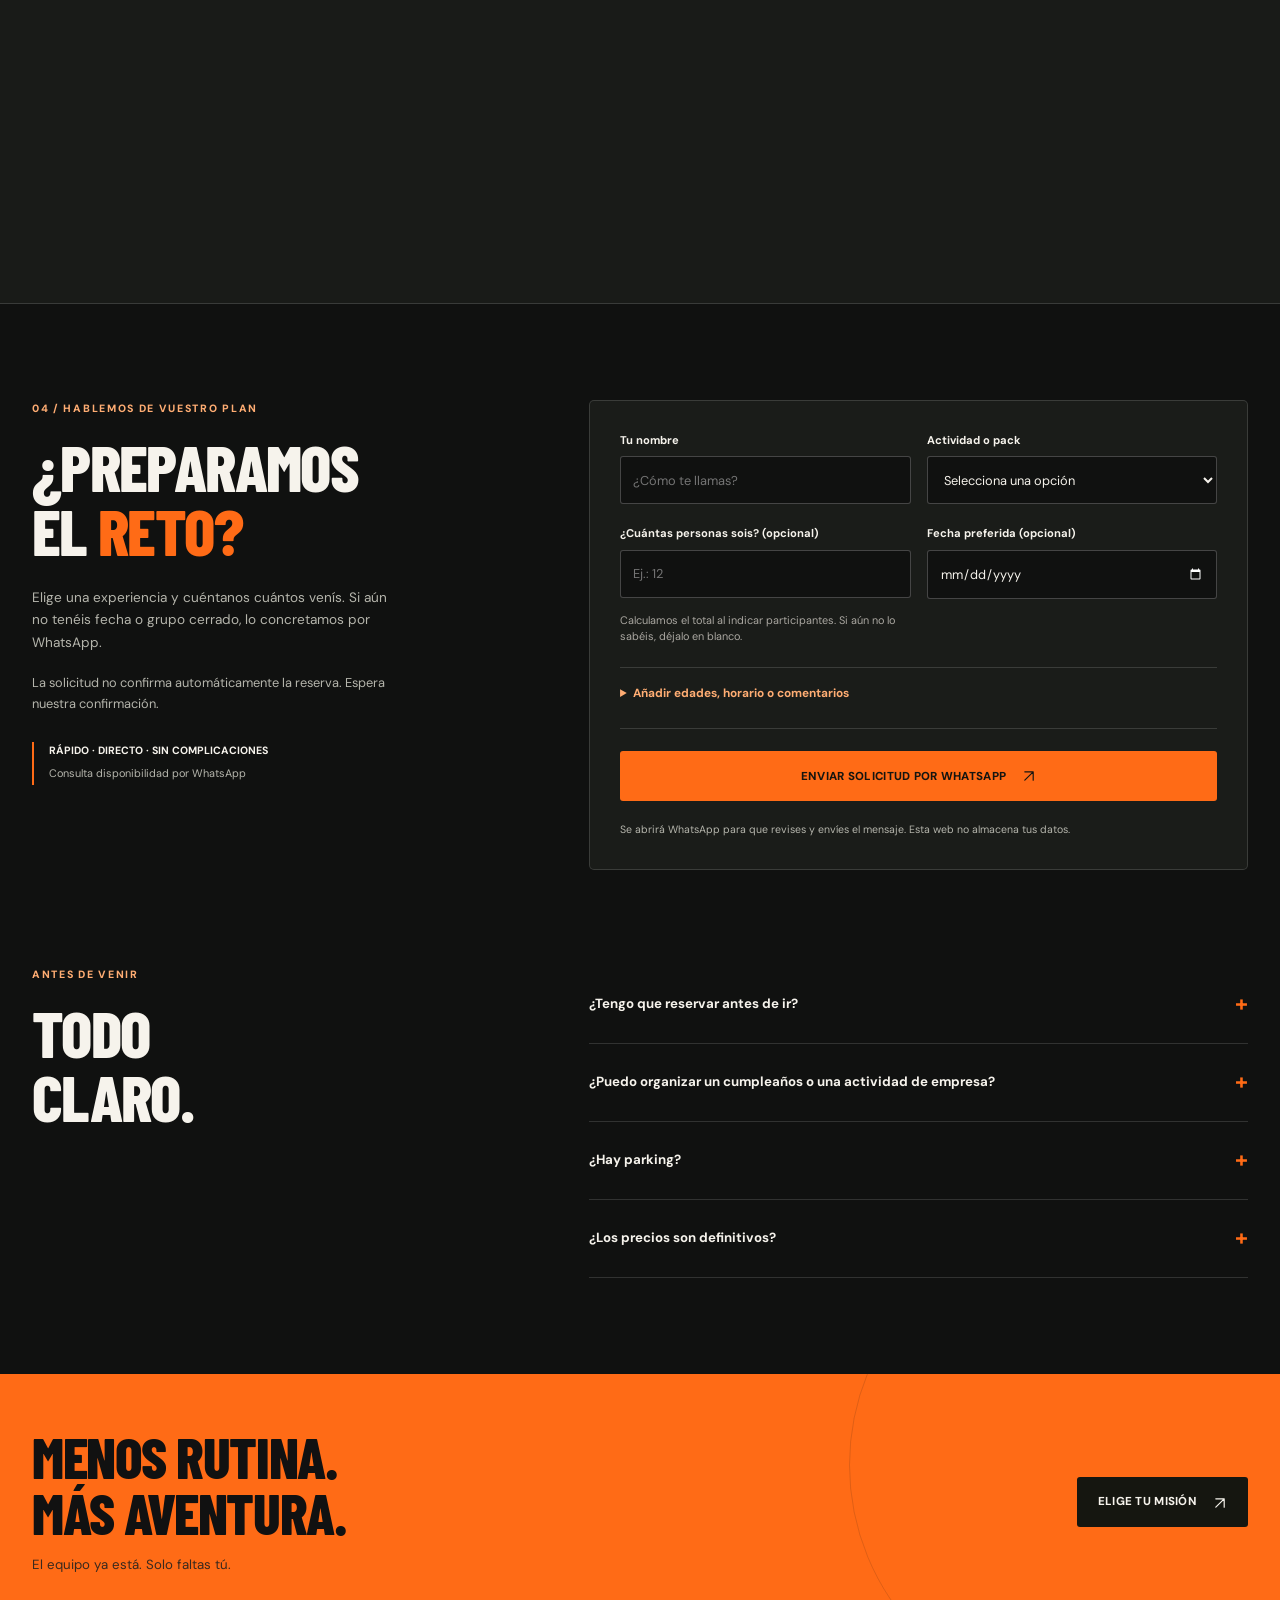
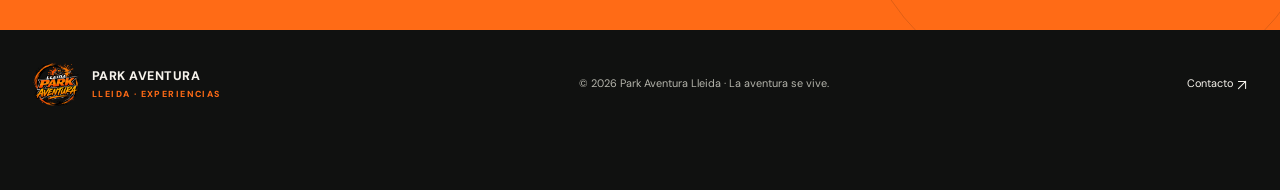
==== commit f07bbd9b: "Añadir tres reseñas reales de clientes" ====
--- a/index.html
+++ b/index.html
@@ -108,6 +108,9 @@
       <article class="review-card reveal d1"><div class="review-stars" aria-label="5 estrellas">★★★★★</div><blockquote>«Una experiencia de Paintball fantàstica!… riure molt i suar molt!!»</blockquote><div class="review-meta"><strong>Reseña de Google</strong><span>Paintball</span></div></article>
       <article class="review-card reveal d2"><div class="review-stars" aria-label="5 estrellas">★★★★★</div><blockquote>«Els monitors super simpàtics sempre et van acompanyant en tot.»</blockquote><div class="review-meta"><strong>Desiree R.</strong><span>Reseña de Google · Atención del equipo</span></div></article>
     <article class="review-card reveal"><div class="review-stars" aria-label="5 estrellas">★★★★★</div><blockquote>«Hemos probado la Realidad Virtual y hemos jugado al Laser Tag y todo 10/10 tanto el juego como la atención de los trabajadores, repetiremos segurísimo.»</blockquote><div class="review-meta"><strong>Natalia Maza Silva</strong><span>Reseña de Google · Realidad virtual y Laser Tag</span></div></article>
+<article class="review-card reveal"><div class="review-stars" aria-label="5 estrellas">★★★★★</div><blockquote>«Brutal!! Fuimos 4, dos adultos y dos niños, una de 15 y el otro de 10. Jugamos a la actividad de realidad virtual. Íbamos con la idea de jugar a Battle start pero nos propusieron una mezcla de juegos y fue súper divertido y así encontramos juegos que nos gustaron a todos. La gente muy maja. Una actividad divertida y diferente que nos gustó mucho!!!»</blockquote><div class="review-meta"><strong>Enrique Aparicio Beñeres</strong><span>Reseña de Google · Realidad virtual en familia</span></div></article>
+<article class="review-card reveal"><div class="review-stars" aria-label="5 estrellas">★★★★★</div><blockquote>«Reservamos 1h de VR para 6 personas adultas y nos lo pasamos súuuuper bien!! Ya teníamos experiencia con VR, laser tag etc así que no sabíamos si esto nos gustaría pero resultó ser muy divertido y entretenido para los 6.»</blockquote><div class="review-meta"><strong>Júlia</strong><span>Reseña de Google · Realidad virtual</span></div></article>
+<article class="review-card reveal"><div class="review-stars" aria-label="5 estrellas">★★★★★</div><blockquote>«Hemos ido un grupo de 20 personas y aparte de que el trato ha sido excelente, la experiencia para los niños y adultos ha estado espectacular. El lasertag y la realidad virtual es impresionante! Recomendable al 100% para disfrutar y pasar un buen rato con los amigos o familia.»</blockquote><div class="review-meta"><strong>Marc Alvarez</strong><span>Reseña de Google · Laser Tag y realidad virtual</span></div></article>
 </div>
     <div class="reviews-actions"><a class="btn primary" href="https://www.google.com/maps/search/?api=1&amp;query=Park%20Aventura%20Lleida%2C%20Av.%20Alcalde%20Rovira%20Roure%20214" target="_blank" rel="noopener noreferrer">Leer todas las reseñas en Google <svg class="icon-arrow" viewBox="0 0 20 20" width="16" height="16" fill="none" aria-hidden="true"><path d="M4 16 16 4M4 4h12v12" stroke="currentColor" stroke-width="1.7" stroke-linecap="round" stroke-linejoin="round"/></svg></a></div>
     <p class="reviews-note">Fragmentos de opiniones publicadas en Google. Consulta las reseñas completas y la valoración actualizada en Google.</p>
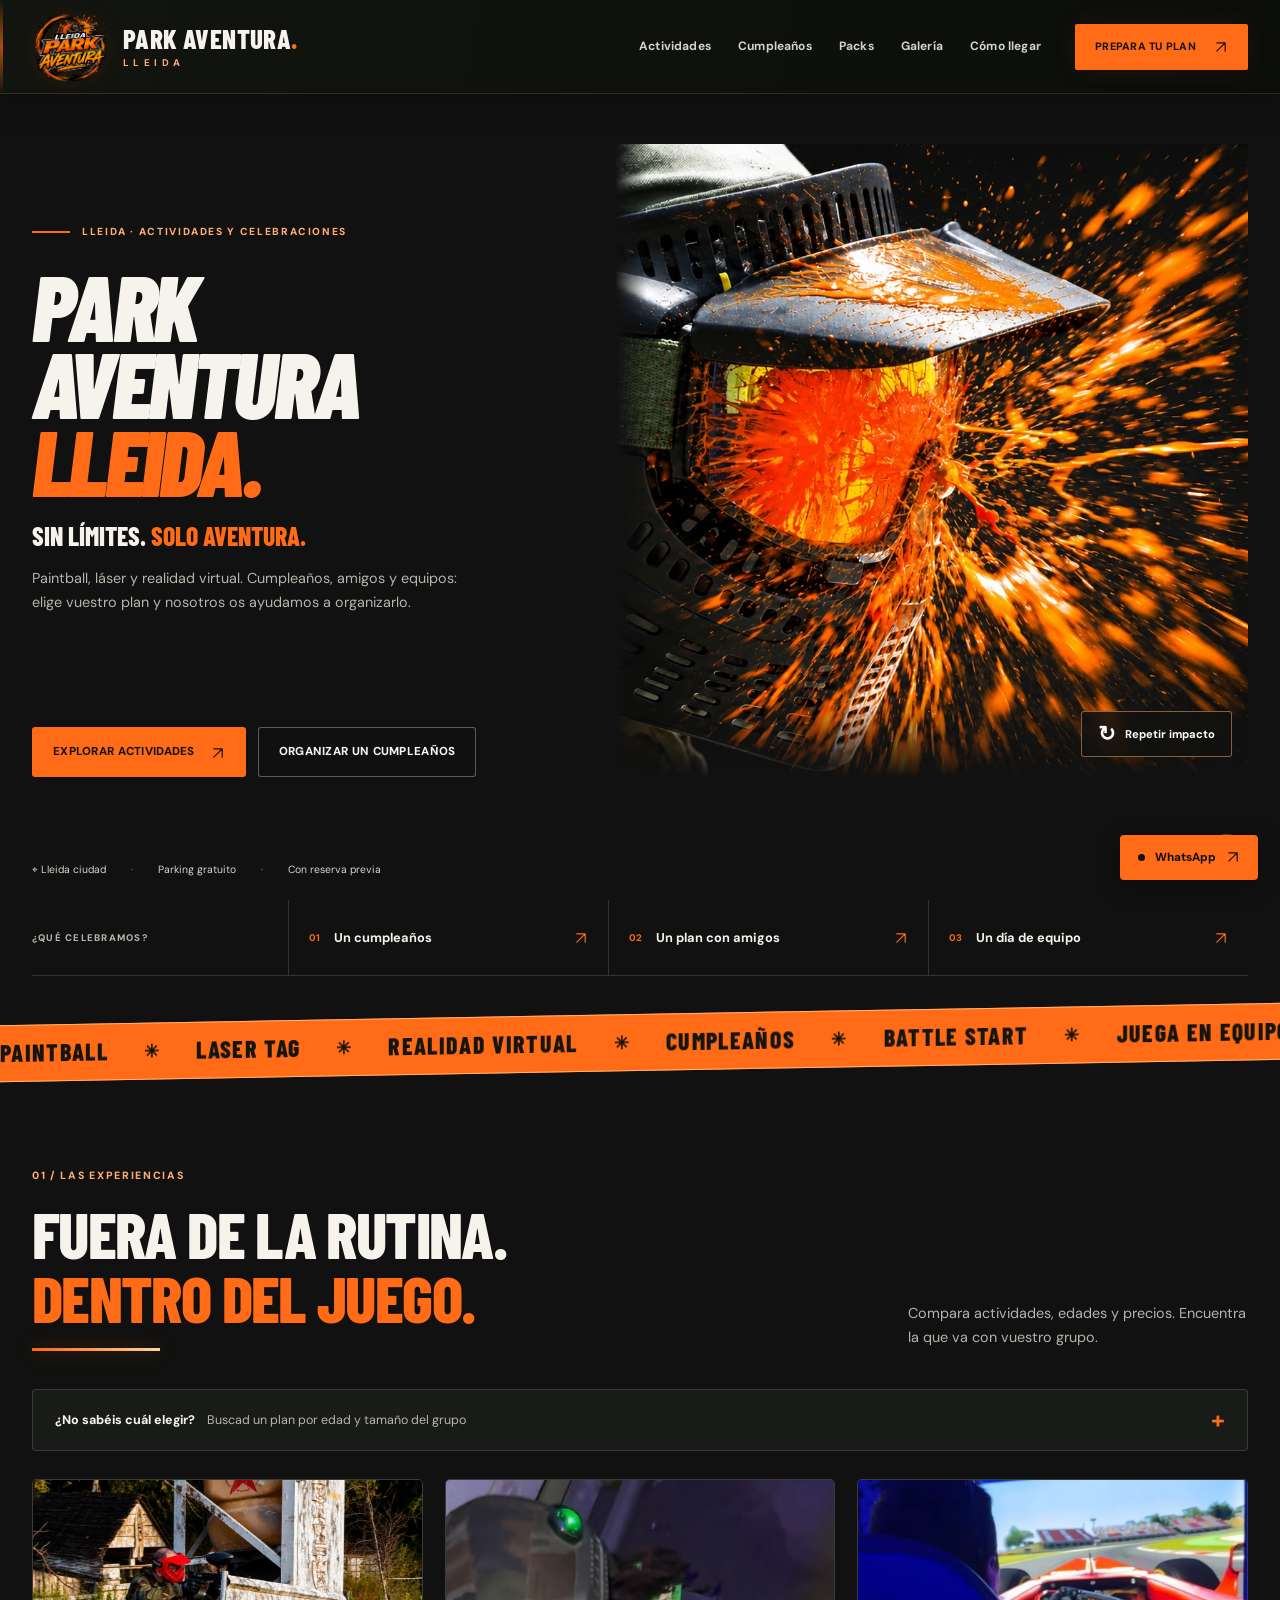
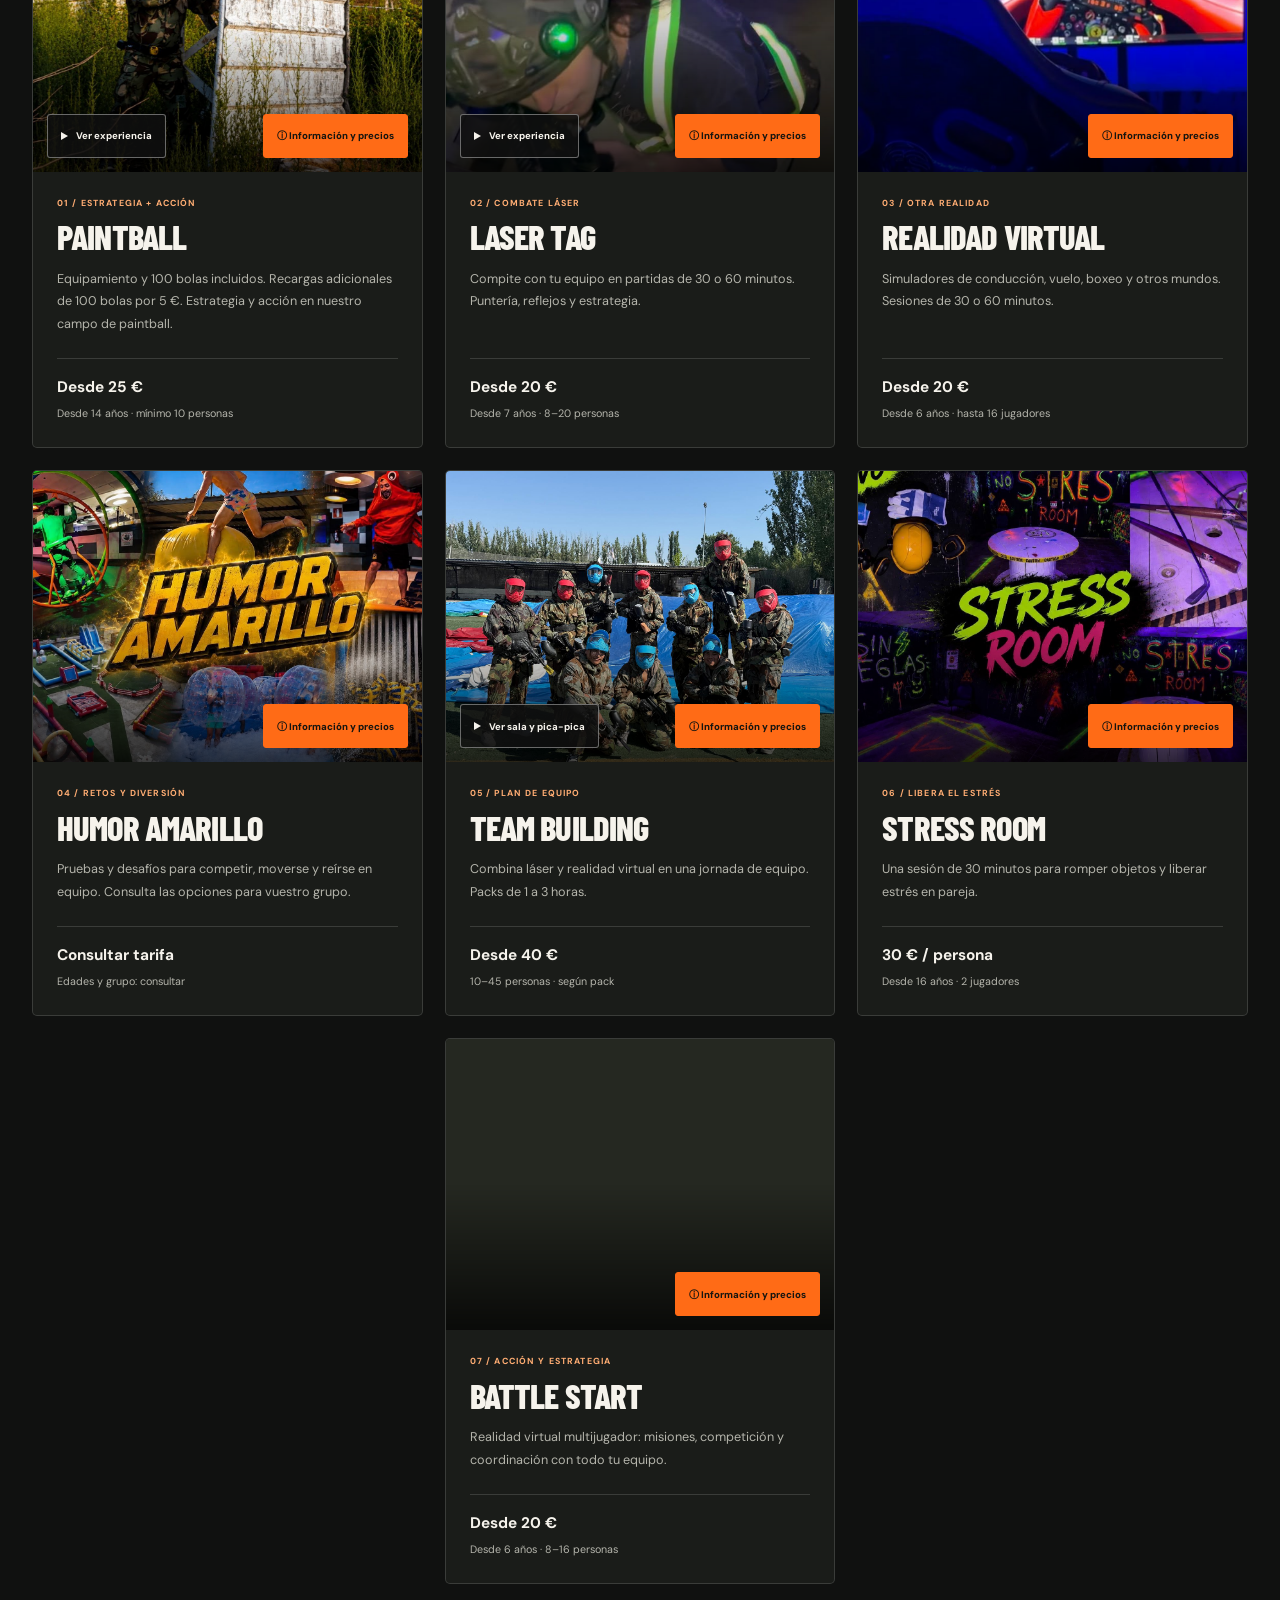
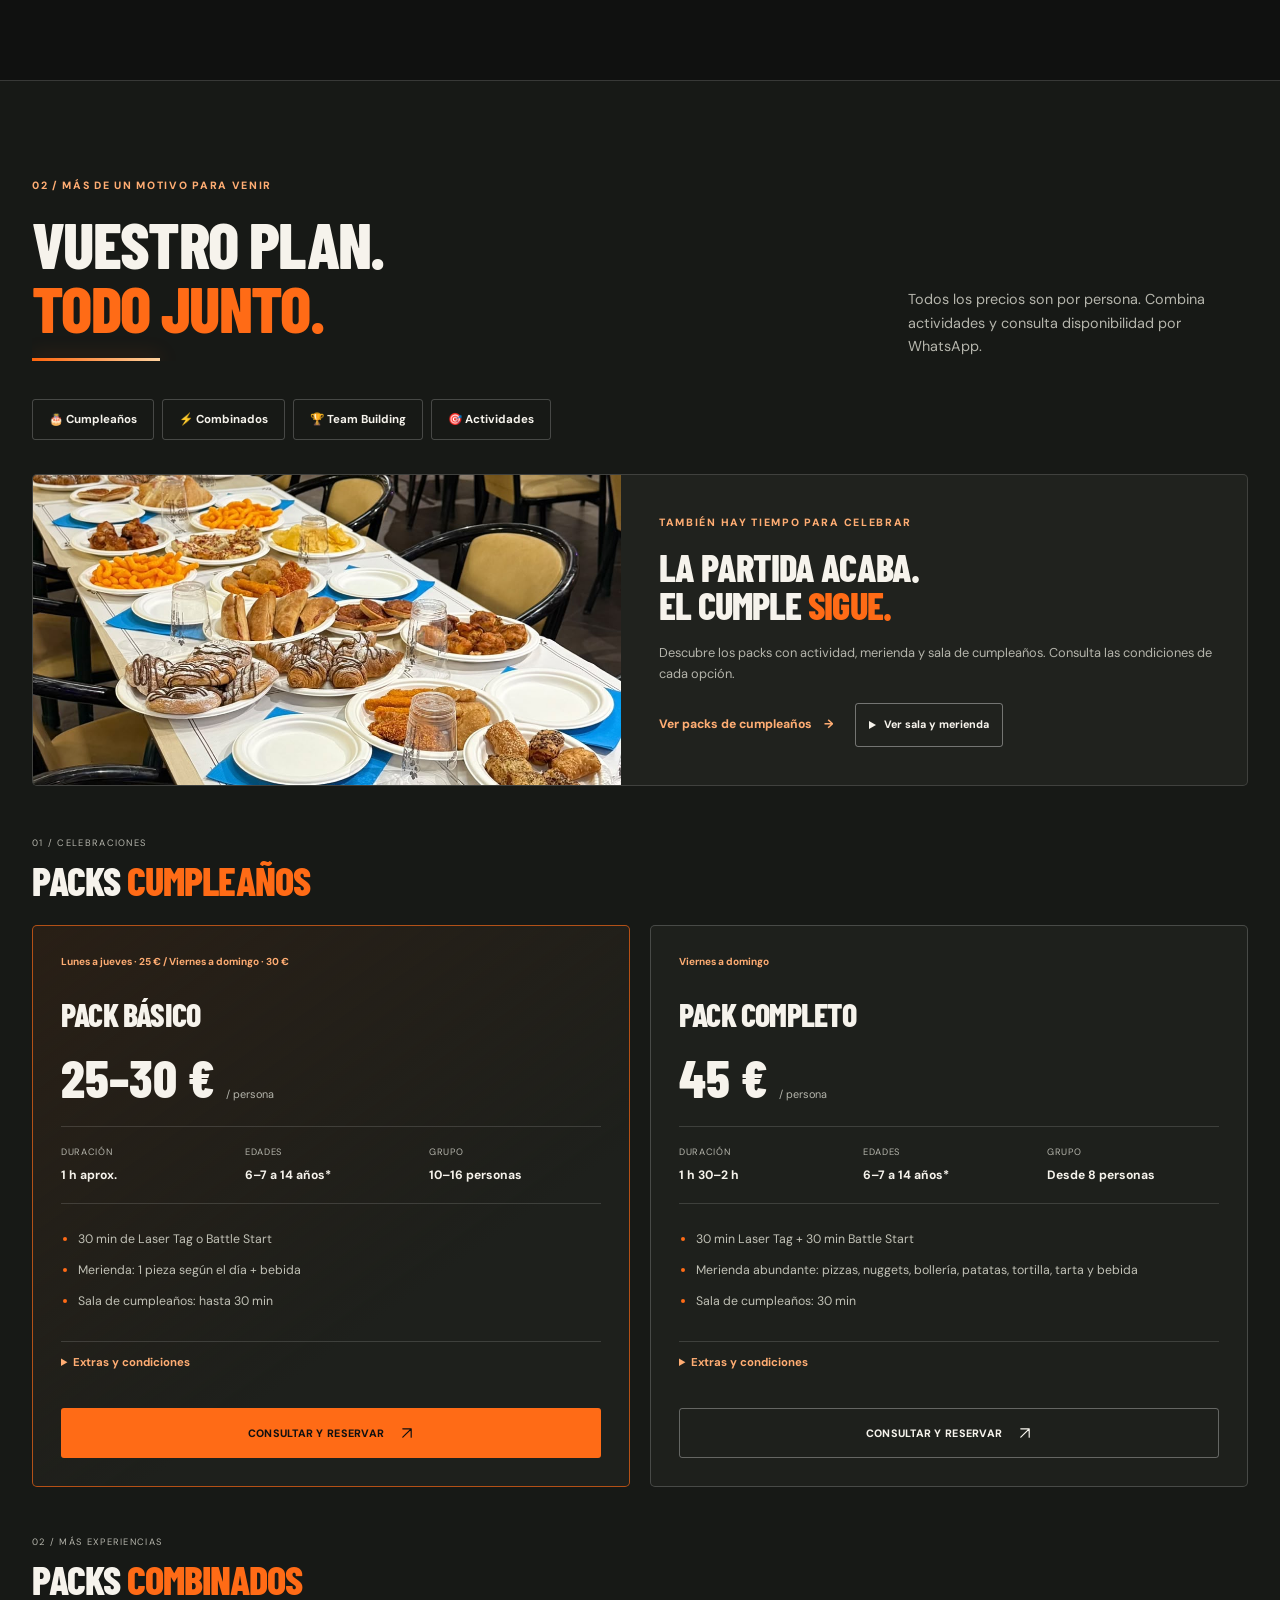
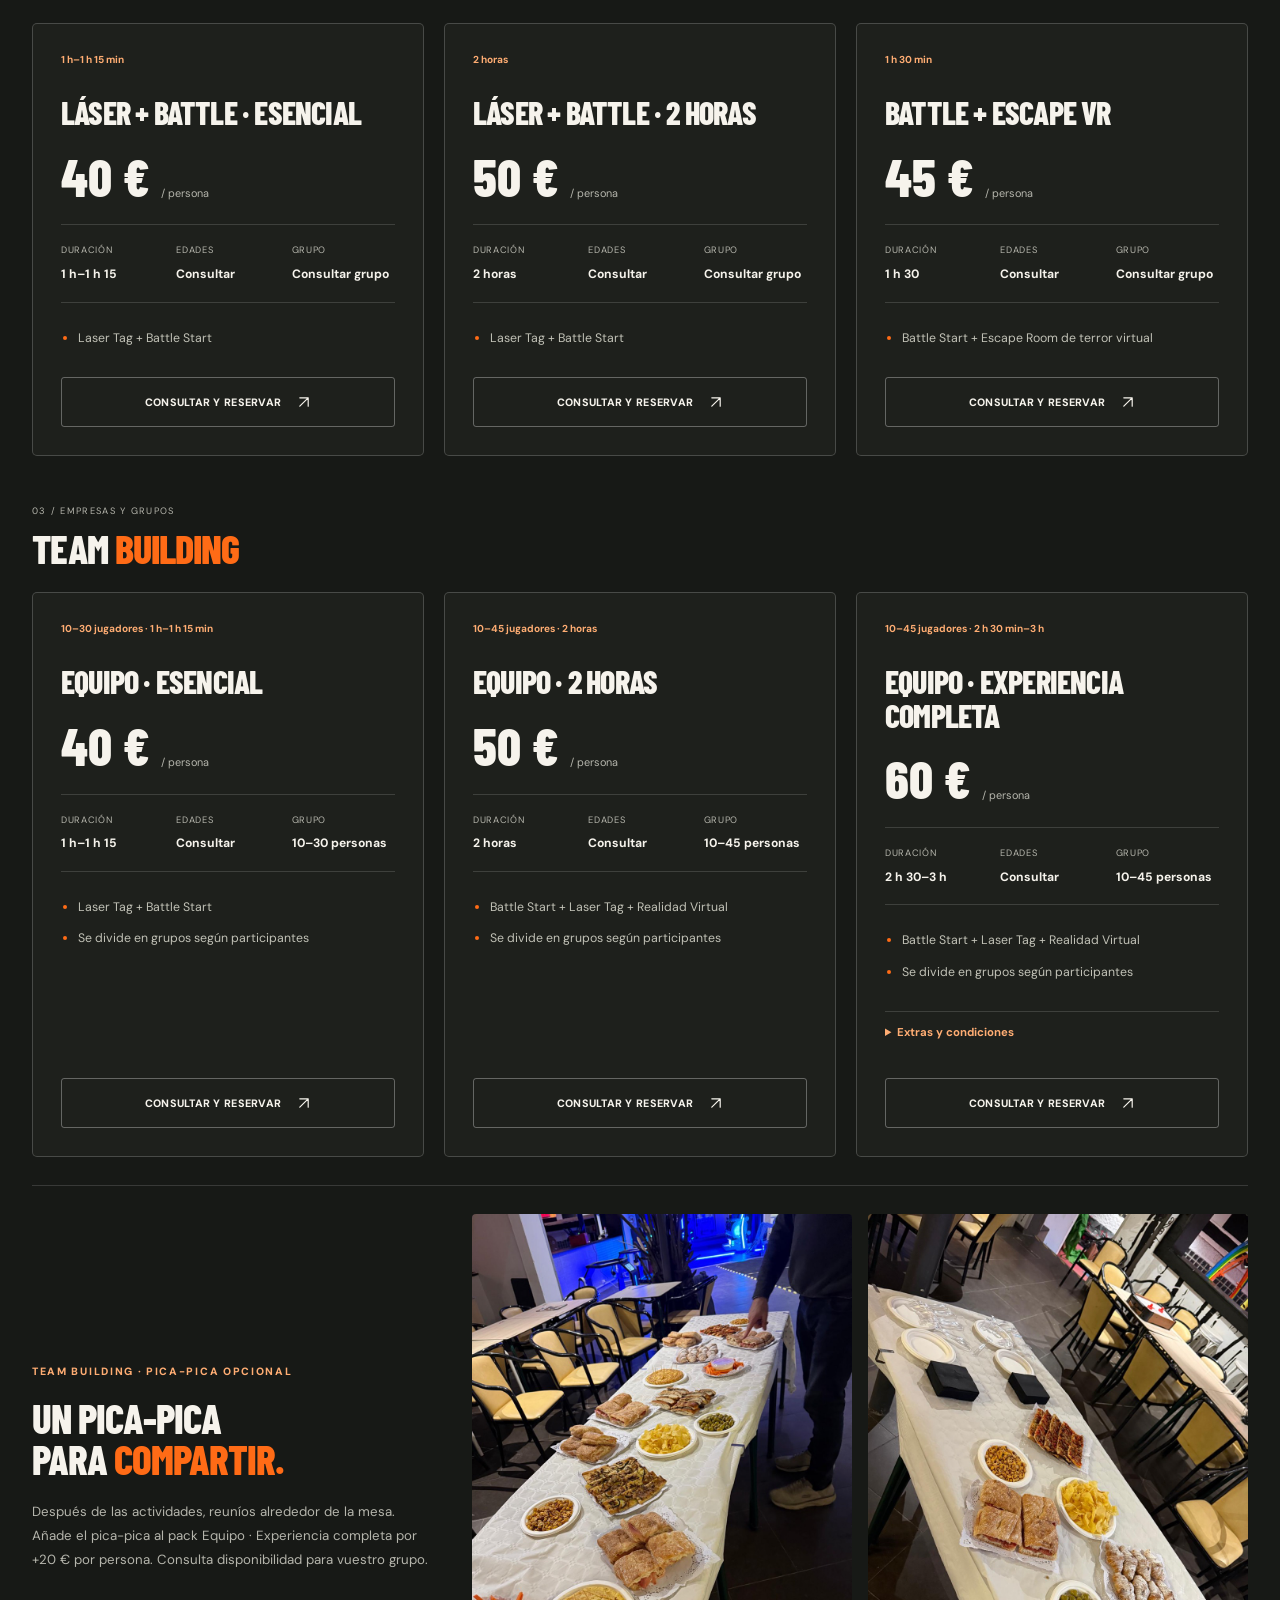
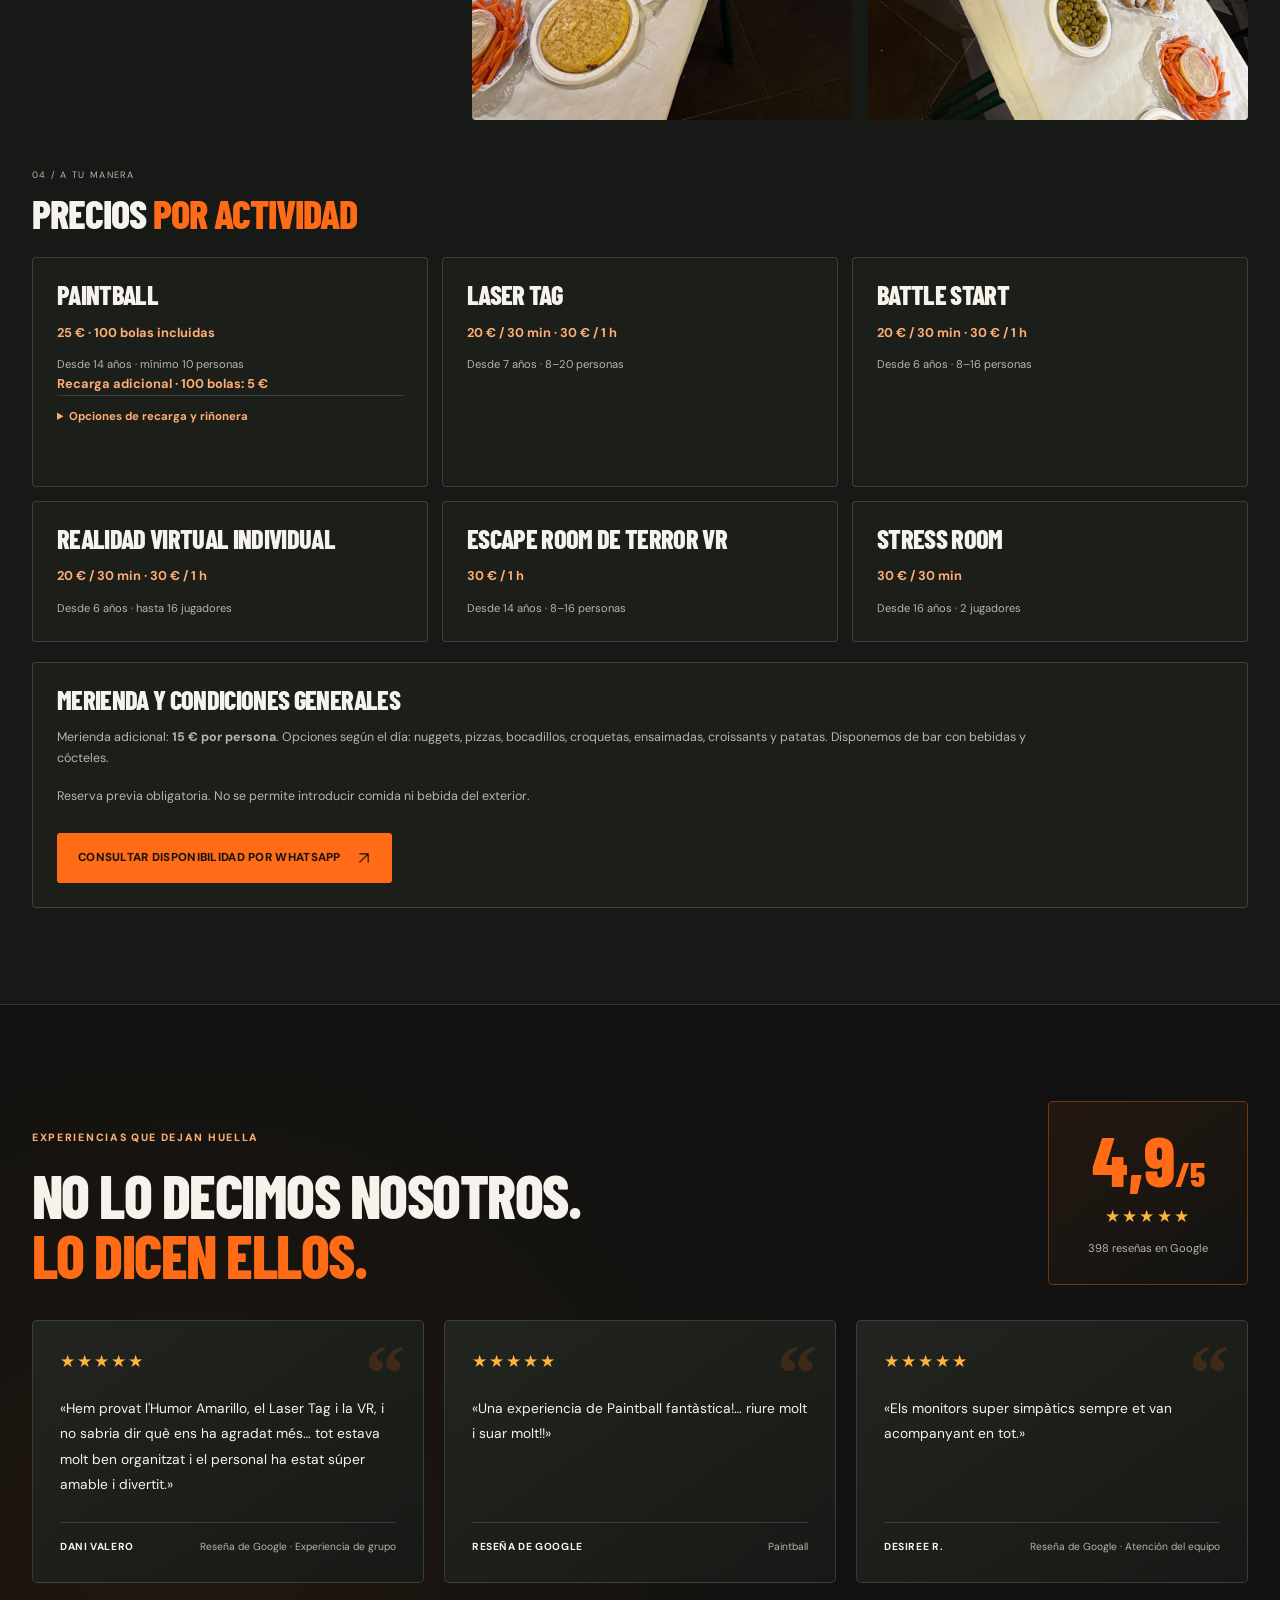
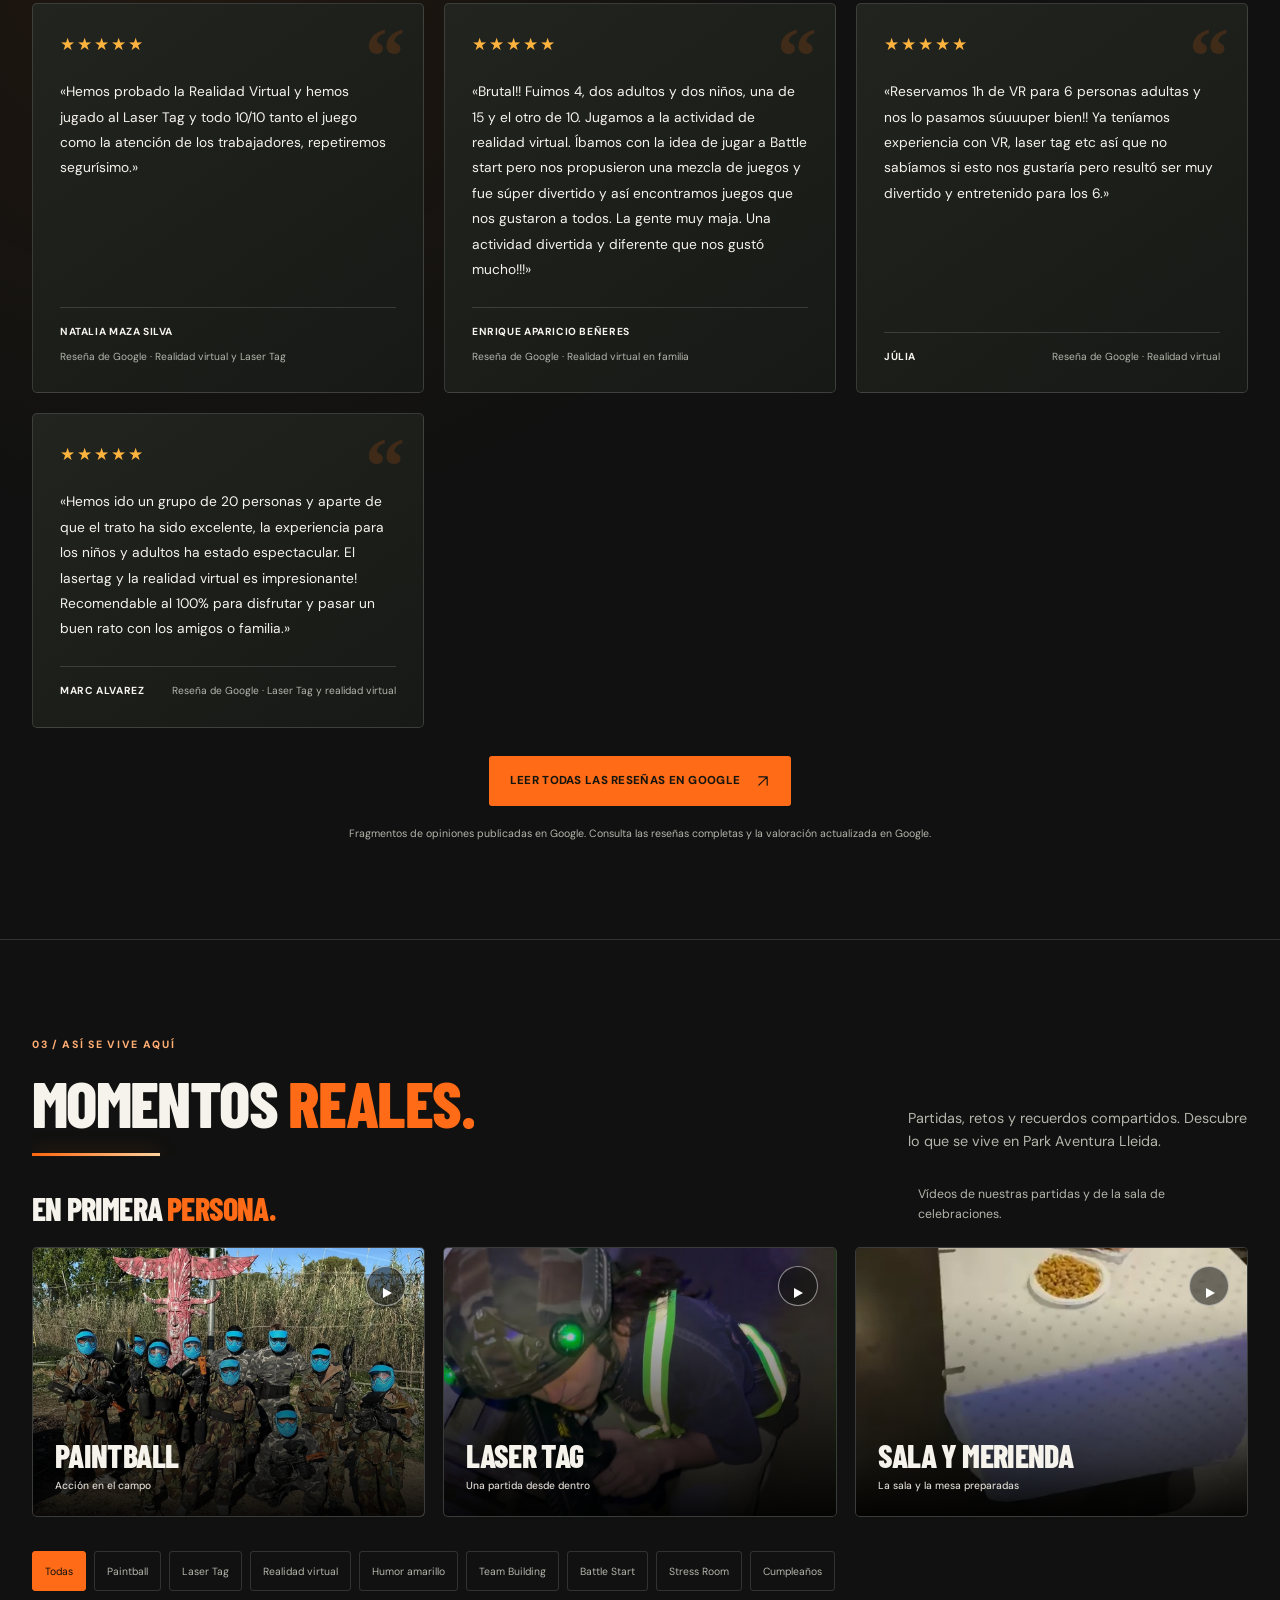
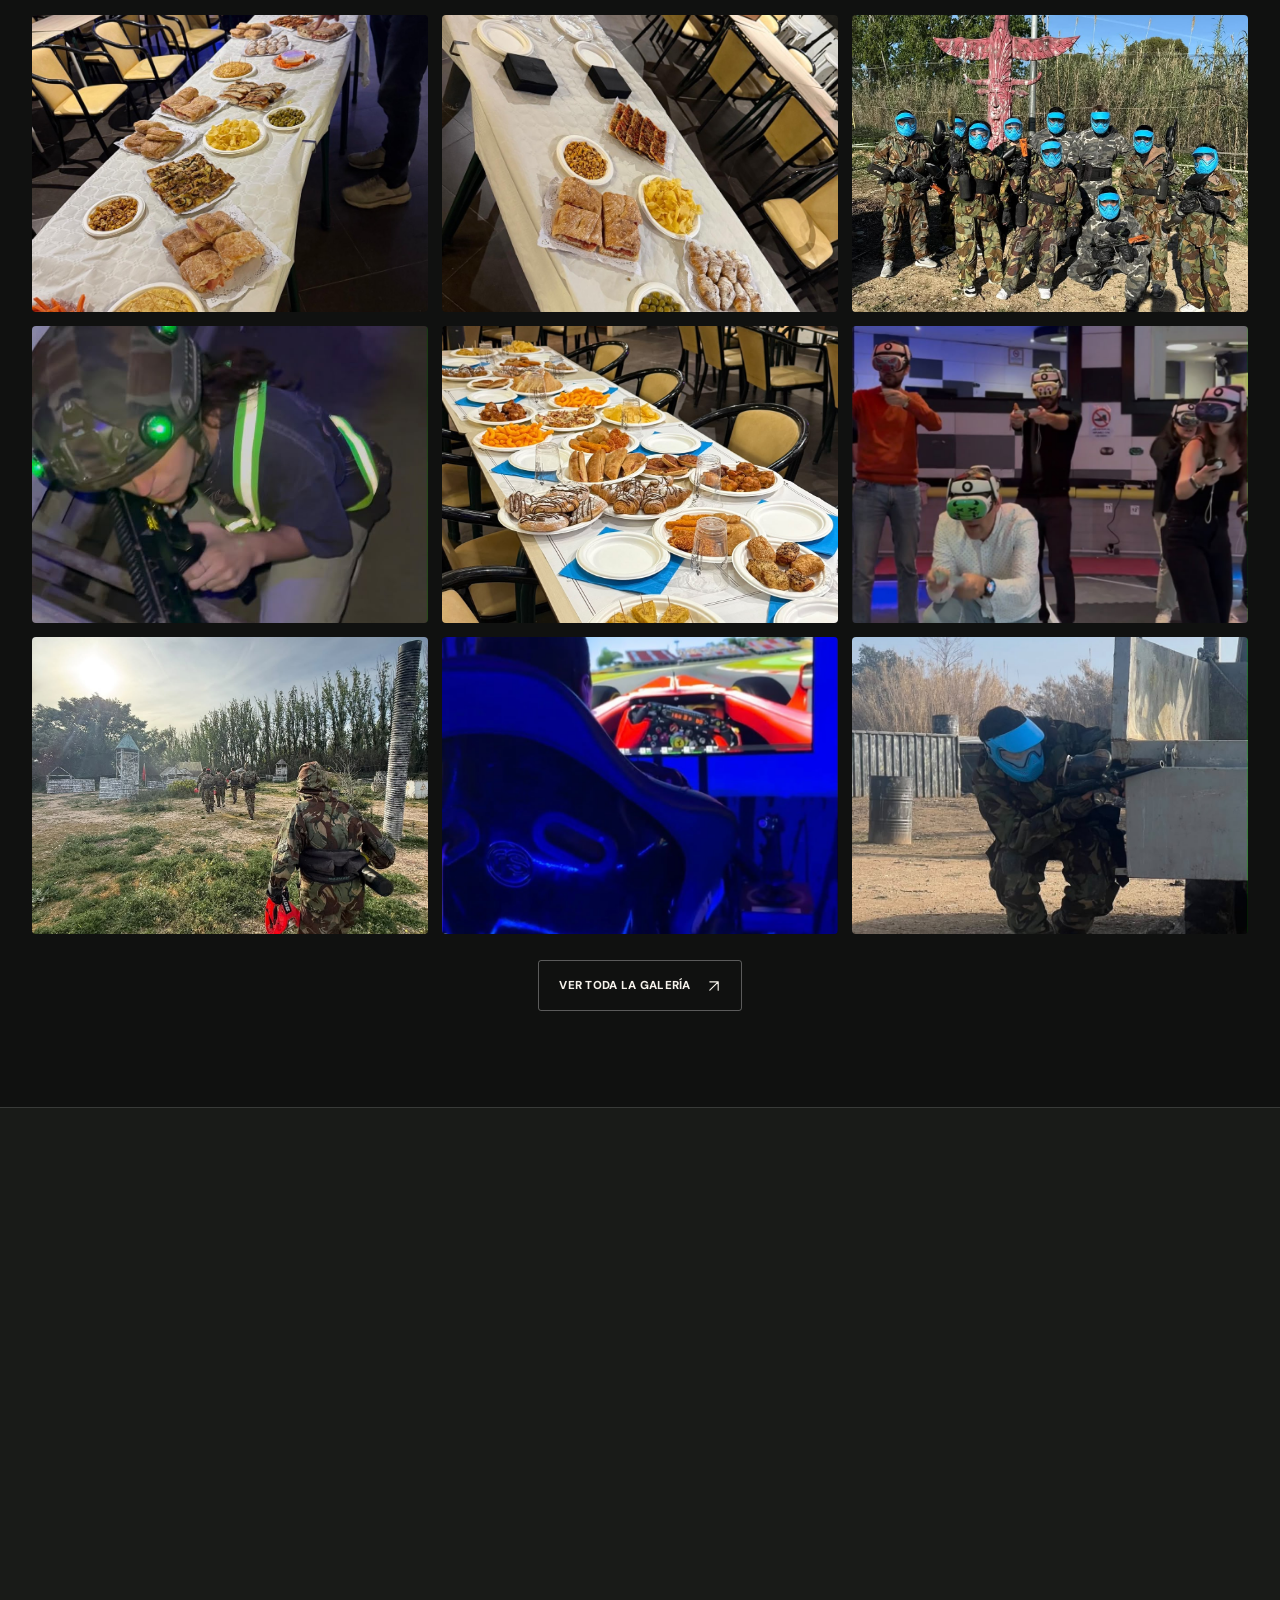
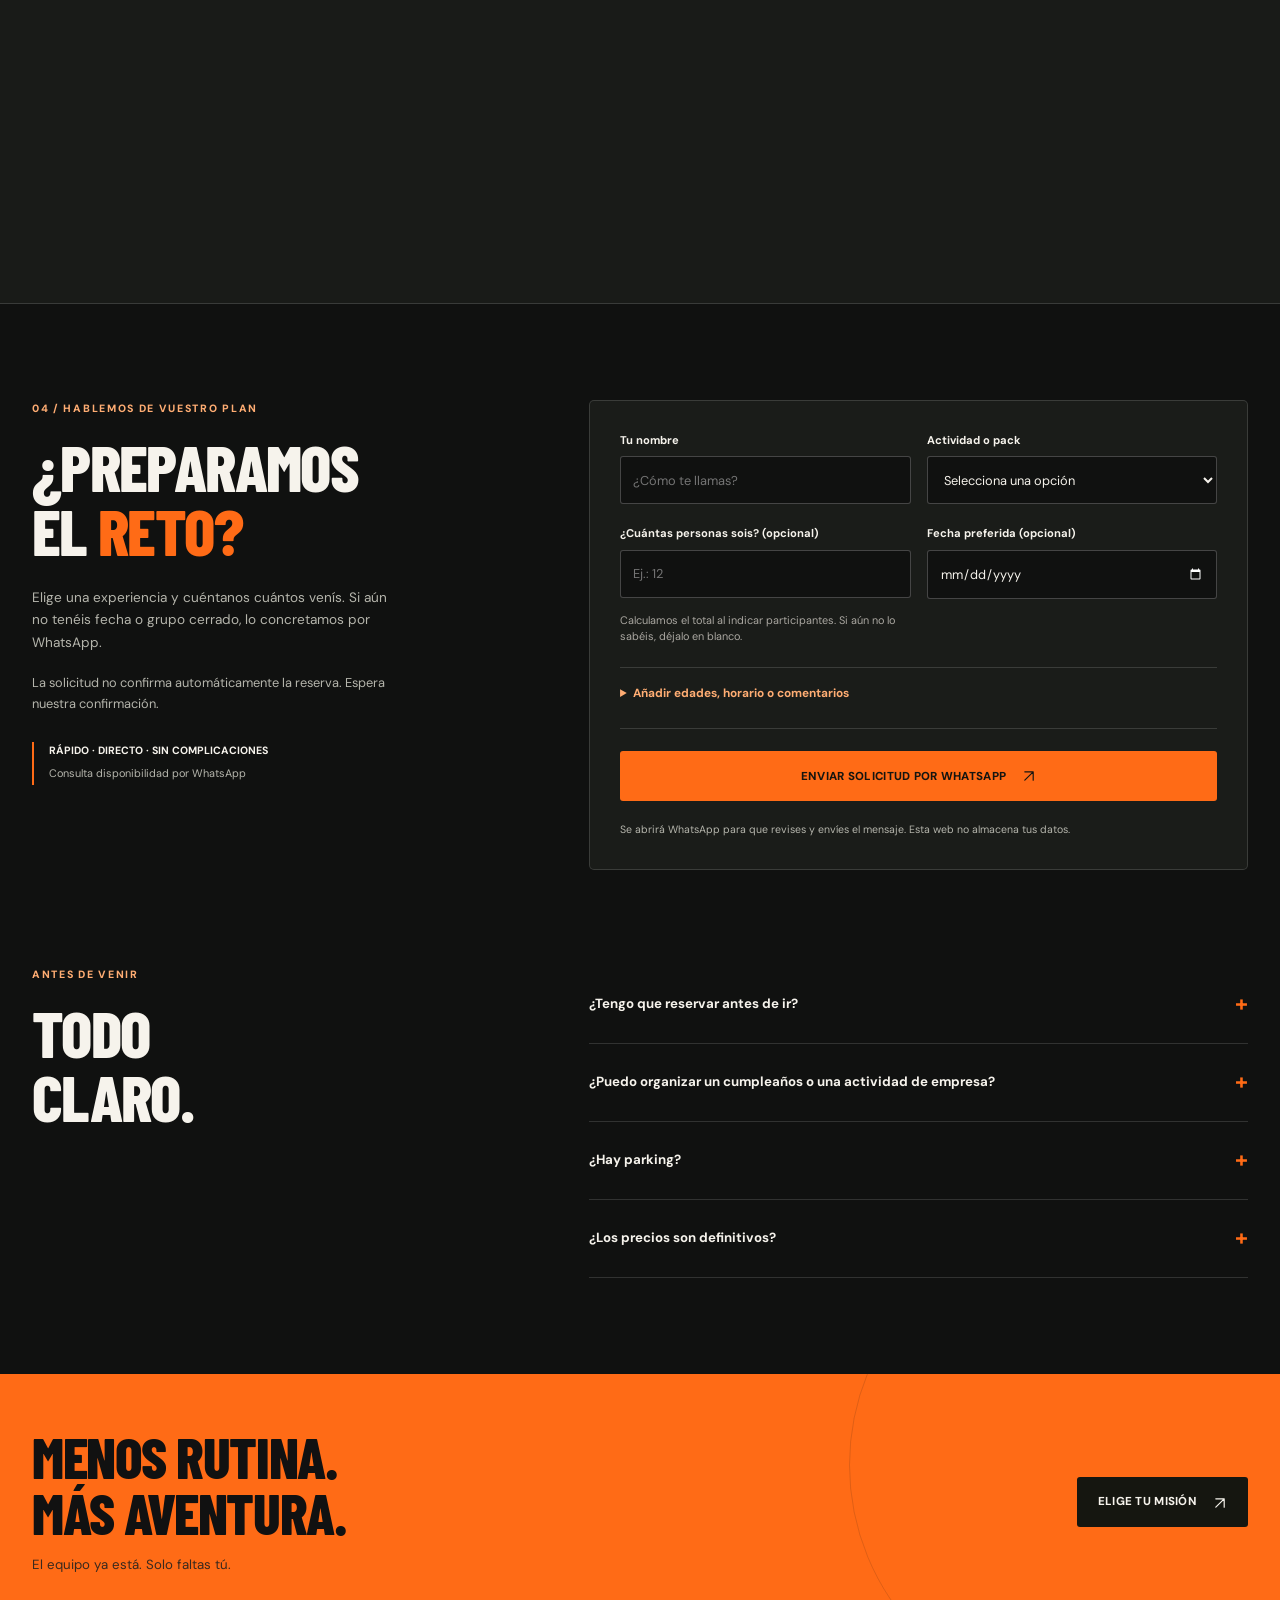
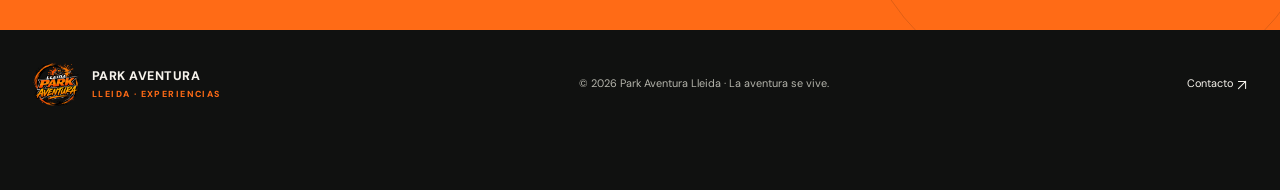
==== commit 4c0e8b21: "Corregir enlace de acceso a Park Aventura" ====
--- a/index.html
+++ b/index.html
@@ -137,12 +137,12 @@
   </div>
 </section>
 <section class="section location" id="ubicacion"><div class="wrap location-grid"><div class="location-copy reveal"><span class="eyebrow">Tu punto de partida</span><h2>LA AVENTURA<br>ESTÁ EN <span class="orange">LLEIDA.</span></h2><p>Estamos en la avenida Alcalde Rovira Roure. Reserva con antelación para que podamos preparar tu experiencia.</p><div class="contact">
-<div class="contact-row"><span class="contact-icon">⌖</span><div><strong>Dirección · toca para abrir el mapa</strong><a class="address-link" href="https://www.google.com/maps/dir/?api=1&destination=Av.%20Alcalde%20Rovira%20Roure%2C%20214%2C%2025198%20Lleida" target="_blank" rel="noopener">Av. Alcalde Rovira Roure, 214, 25198 Lleida <svg class="icon-arrow" viewBox="0 0 20 20" width="16" height="16" fill="none" aria-hidden="true" focusable="false"><path d="M4 16 16 4M4 4h12v12" stroke="currentColor" stroke-width="1.7" stroke-linecap="round" stroke-linejoin="round"/></svg></a></div></div>
+<div class="contact-row"><span class="contact-icon">⌖</span><div><strong>Dirección · toca para abrir el mapa</strong><a class="address-link" href="https://maps.app.goo.gl/mMU25PCDs13XmDGw5" target="_blank" rel="noopener">Av. Alcalde Rovira Roure, 214, 25198 Lleida <svg class="icon-arrow" viewBox="0 0 20 20" width="16" height="16" fill="none" aria-hidden="true" focusable="false"><path d="M4 16 16 4M4 4h12v12" stroke="currentColor" stroke-width="1.7" stroke-linecap="round" stroke-linejoin="round"/></svg></a></div></div>
 <div class="contact-row"><span class="contact-icon">P</span><div><strong>Parking gratuito</strong><span>Parking gratuito disponible para todos nuestros clientes.</span></div></div>
 <div class="contact-row"><span class="contact-icon">◷</span><div><strong>Horario</strong><span>Todos los días, 10:00–22:00 · con reserva previa</span></div></div>
 <div class="contact-row"><span class="contact-icon">☎</span><div><strong>Teléfono</strong><a href="tel:+34722146640">722 146 640</a></div></div>
 <div class="contact-row"><span class="contact-icon">✉</span><div><strong>Email</strong><a href="mailto:parkaventuralleida@gmail.com">parkaventuralleida@gmail.com</a></div></div>
-<a class="btn primary" href="https://wa.me/34722146640" target="_blank" rel="noopener">Hablar por WhatsApp <svg class="icon-arrow" viewBox="0 0 20 20" width="16" height="16" fill="none" aria-hidden="true" focusable="false"><path d="M4 16 16 4M4 4h12v12" stroke="currentColor" stroke-width="1.7" stroke-linecap="round" stroke-linejoin="round"/></svg></a></div></div><div class="map-wrap reveal d1"><iframe class="map" title="Mapa de Park Aventura Lleida" loading="lazy" referrerpolicy="no-referrer-when-downgrade" src="https://www.google.com/maps?q=Av.%20Alcalde%20Rovira%20Roure%2C%20214%2C%2025198%20Lleida&output=embed"></iframe><div class="map-actions"><a class="btn primary" href="https://www.google.com/maps/dir/?api=1&destination=Av.%20Alcalde%20Rovira%20Roure%2C%20214%2C%2025198%20Lleida" target="_blank" rel="noopener">Cómo llegar con Google Maps <svg class="icon-arrow" viewBox="0 0 20 20" width="16" height="16" fill="none" aria-hidden="true" focusable="false"><path d="M4 16 16 4M4 4h12v12" stroke="currentColor" stroke-width="1.7" stroke-linecap="round" stroke-linejoin="round"/></svg></a><a class="btn ghost" href="https://waze.com/ul?q=Av.%20Alcalde%20Rovira%20Roure%2C%20214%2C%2025198%20Lleida&navigate=yes" target="_blank" rel="noopener">Abrir en Waze <svg class="icon-arrow" viewBox="0 0 20 20" width="16" height="16" fill="none" aria-hidden="true" focusable="false"><path d="M4 16 16 4M4 4h12v12" stroke="currentColor" stroke-width="1.7" stroke-linecap="round" stroke-linejoin="round"/></svg></a></div></div></div></section>
+<a class="btn primary" href="https://wa.me/34722146640" target="_blank" rel="noopener">Hablar por WhatsApp <svg class="icon-arrow" viewBox="0 0 20 20" width="16" height="16" fill="none" aria-hidden="true" focusable="false"><path d="M4 16 16 4M4 4h12v12" stroke="currentColor" stroke-width="1.7" stroke-linecap="round" stroke-linejoin="round"/></svg></a></div></div><div class="map-wrap reveal d1"><iframe class="map" title="Mapa de Park Aventura Lleida" loading="lazy" referrerpolicy="no-referrer-when-downgrade" src="https://www.google.com/maps?q=Park%20Aventura%20Lleida&output=embed"></iframe><div class="map-actions"><a class="btn primary" href="https://maps.app.goo.gl/mMU25PCDs13XmDGw5" target="_blank" rel="noopener">Cómo llegar con Google Maps <svg class="icon-arrow" viewBox="0 0 20 20" width="16" height="16" fill="none" aria-hidden="true" focusable="false"><path d="M4 16 16 4M4 4h12v12" stroke="currentColor" stroke-width="1.7" stroke-linecap="round" stroke-linejoin="round"/></svg></a><a class="btn ghost" href="https://waze.com/ul?q=Park%20Aventura%20Lleida&navigate=yes" target="_blank" rel="noopener">Abrir en Waze <svg class="icon-arrow" viewBox="0 0 20 20" width="16" height="16" fill="none" aria-hidden="true" focusable="false"><path d="M4 16 16 4M4 4h12v12" stroke="currentColor" stroke-width="1.7" stroke-linecap="round" stroke-linejoin="round"/></svg></a></div></div></div></section>
 <section class="section booking" id="reservar" data-chapter-page="2"><div class="wrap booking-grid"><div class="booking-copy reveal"><span class="eyebrow">04 / Hablemos de vuestro plan</span><h2>¿PREPARAMOS<br>EL <span class="orange">RETO?</span></h2><p>Elige una experiencia y cuéntanos cuántos venís. Si aún no tenéis fecha o grupo cerrado, lo concretamos por WhatsApp.</p><p style="font-size:.8rem">La solicitud no confirma automáticamente la reserva. Espera nuestra confirmación.</p><div class="hero-stat"><b>RÁPIDO · DIRECTO · SIN COMPLICACIONES</b><span>Consulta disponibilidad por WhatsApp</span></div></div>
 <noscript><style>.booking-form,.finder-disclosure{display:none}</style><p>Consulta tu reserva directamente por <a class="text-link" href="https://wa.me/34722146640">WhatsApp</a> o llama al <a href="tel:+34722146640">722 146 640</a>.</p></noscript>
 <form class="booking-form reveal d1" id="bookingForm"><div class="field"><label for="name">Tu nombre</label><input id="name" name="name" autocomplete="name" placeholder="¿Cómo te llamas?" required></div>
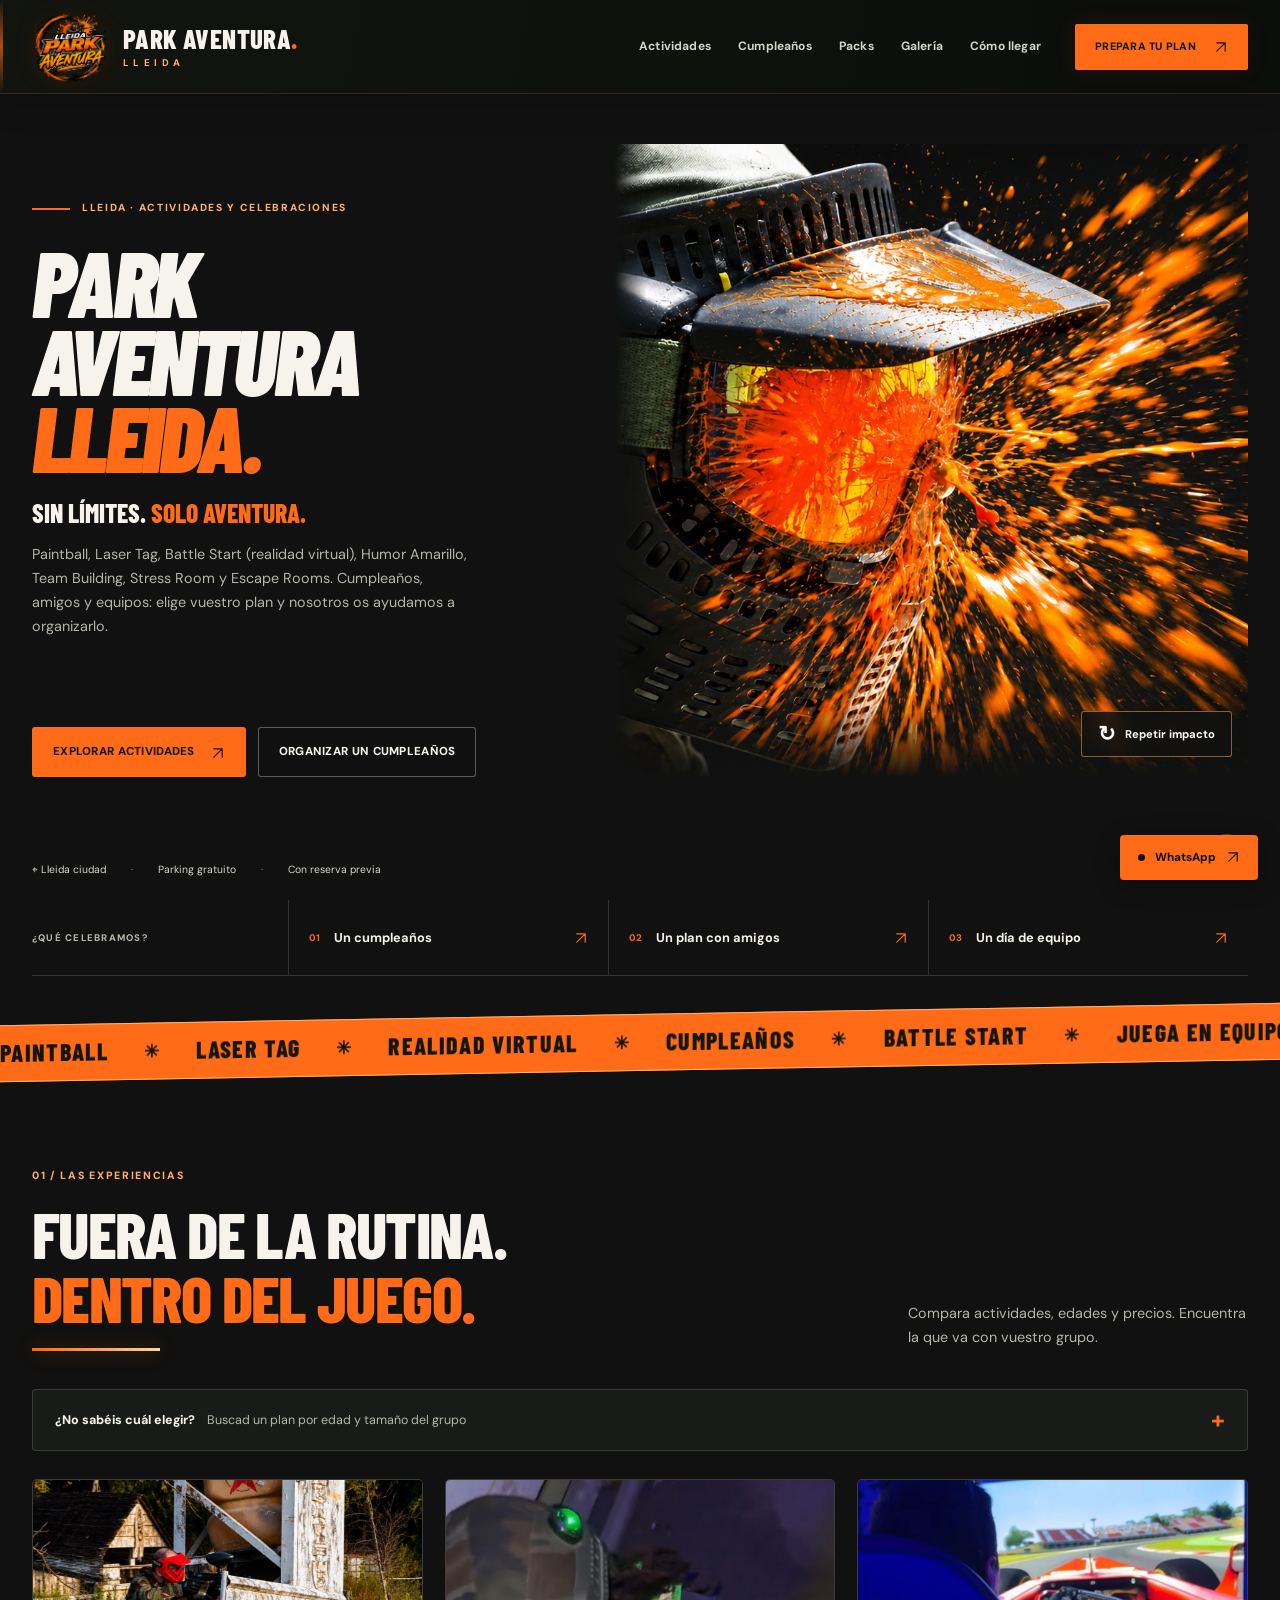
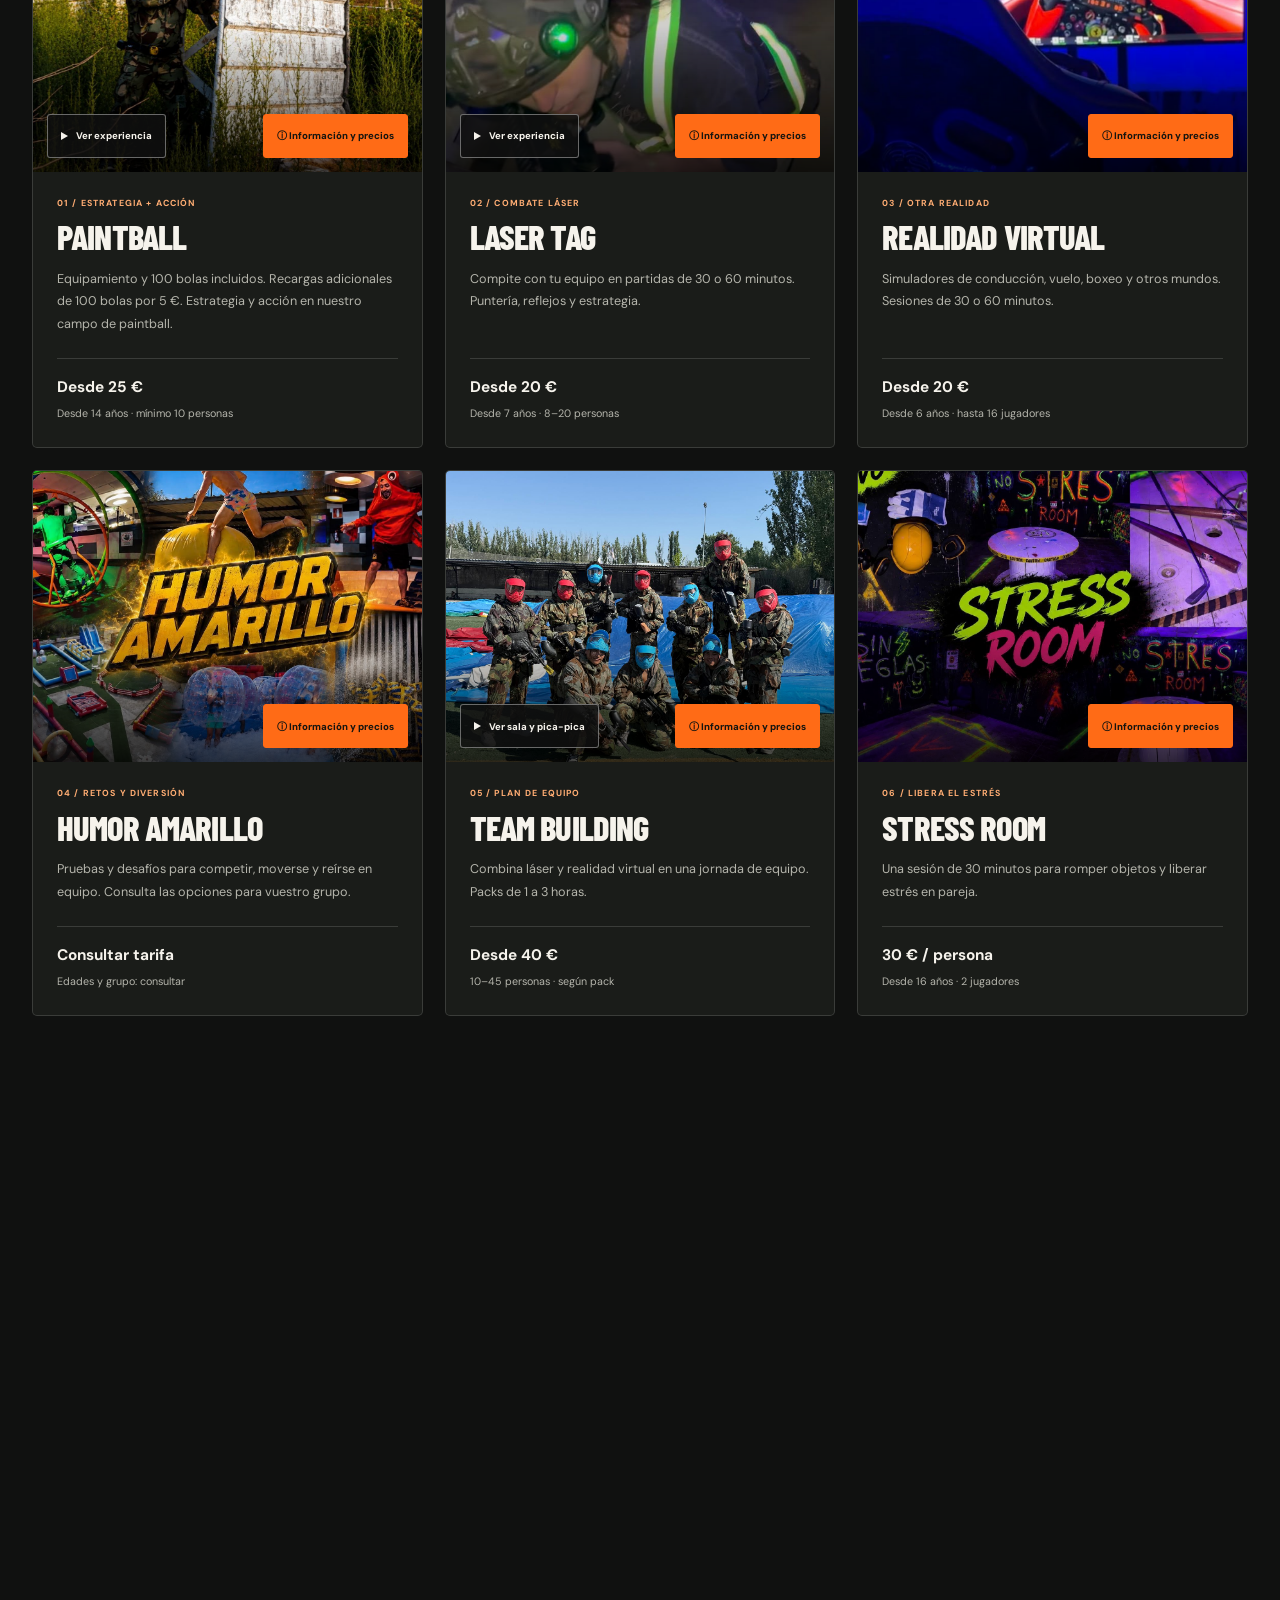
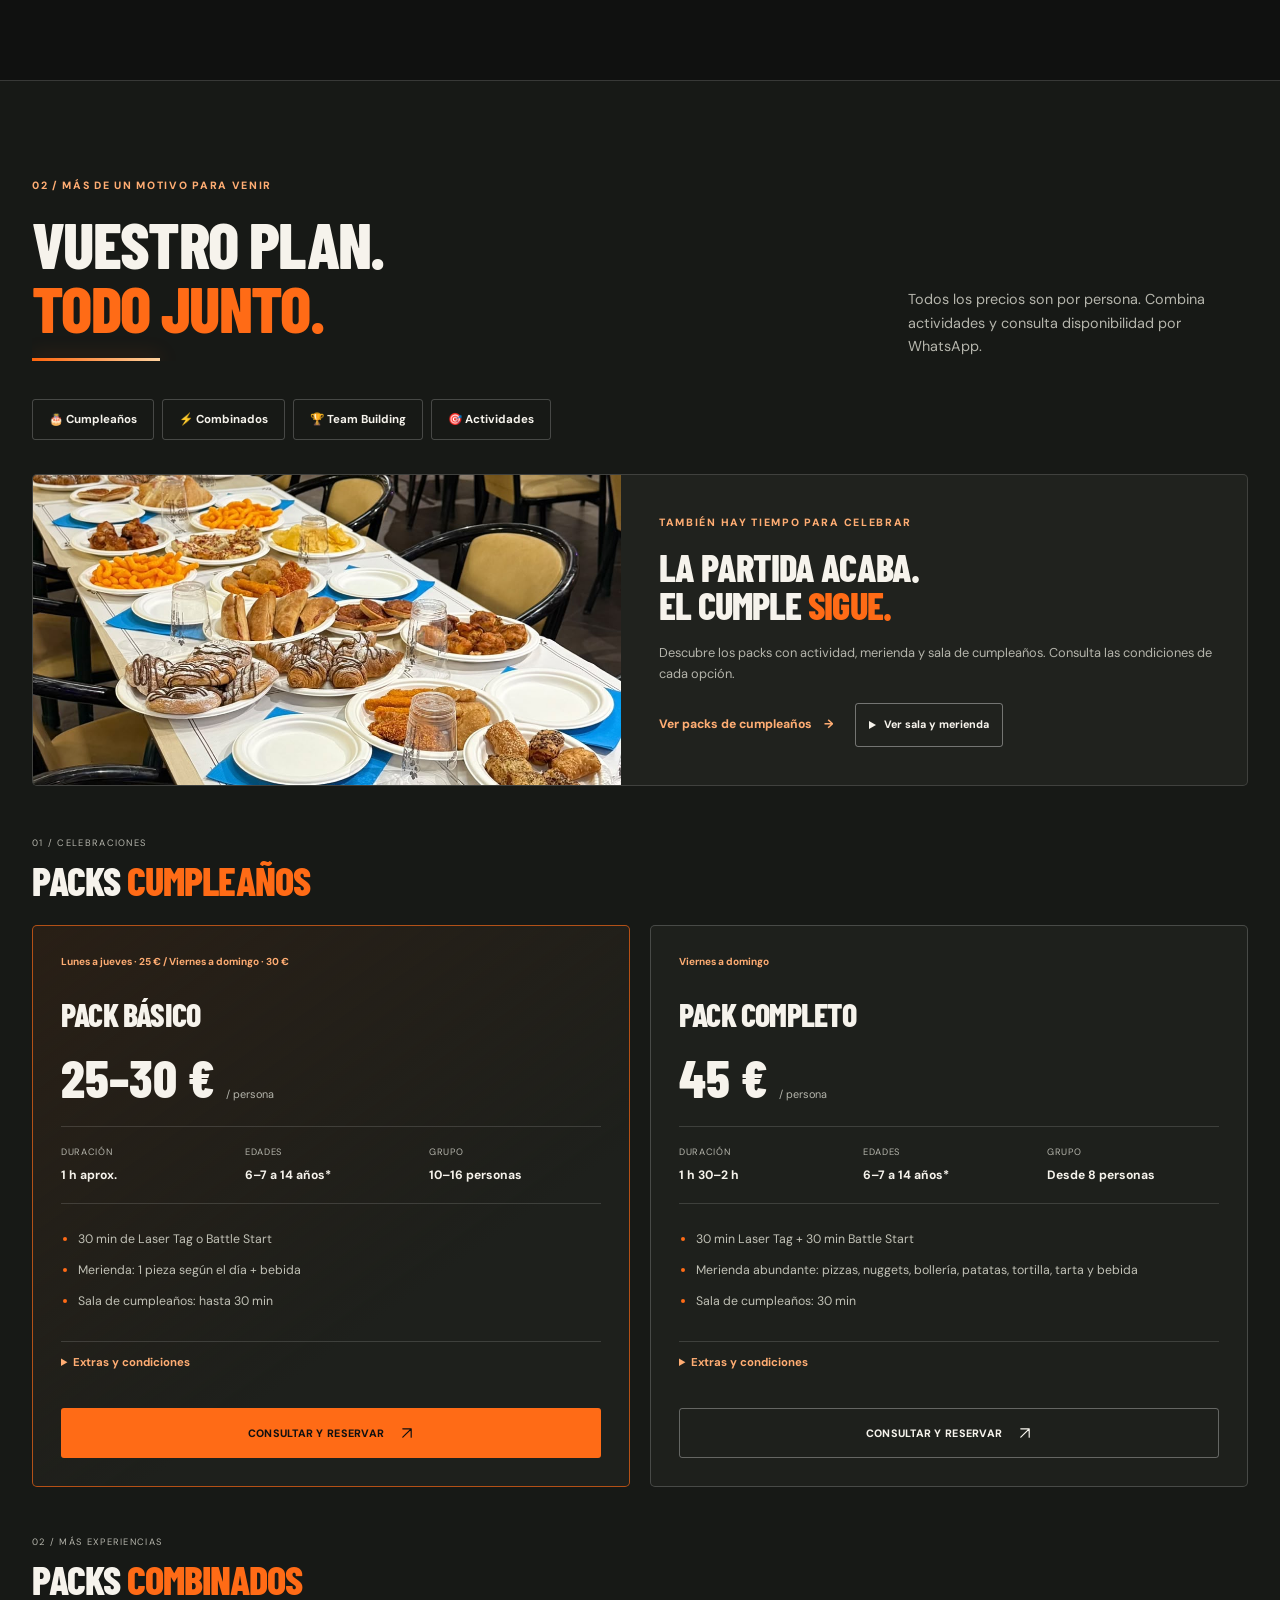
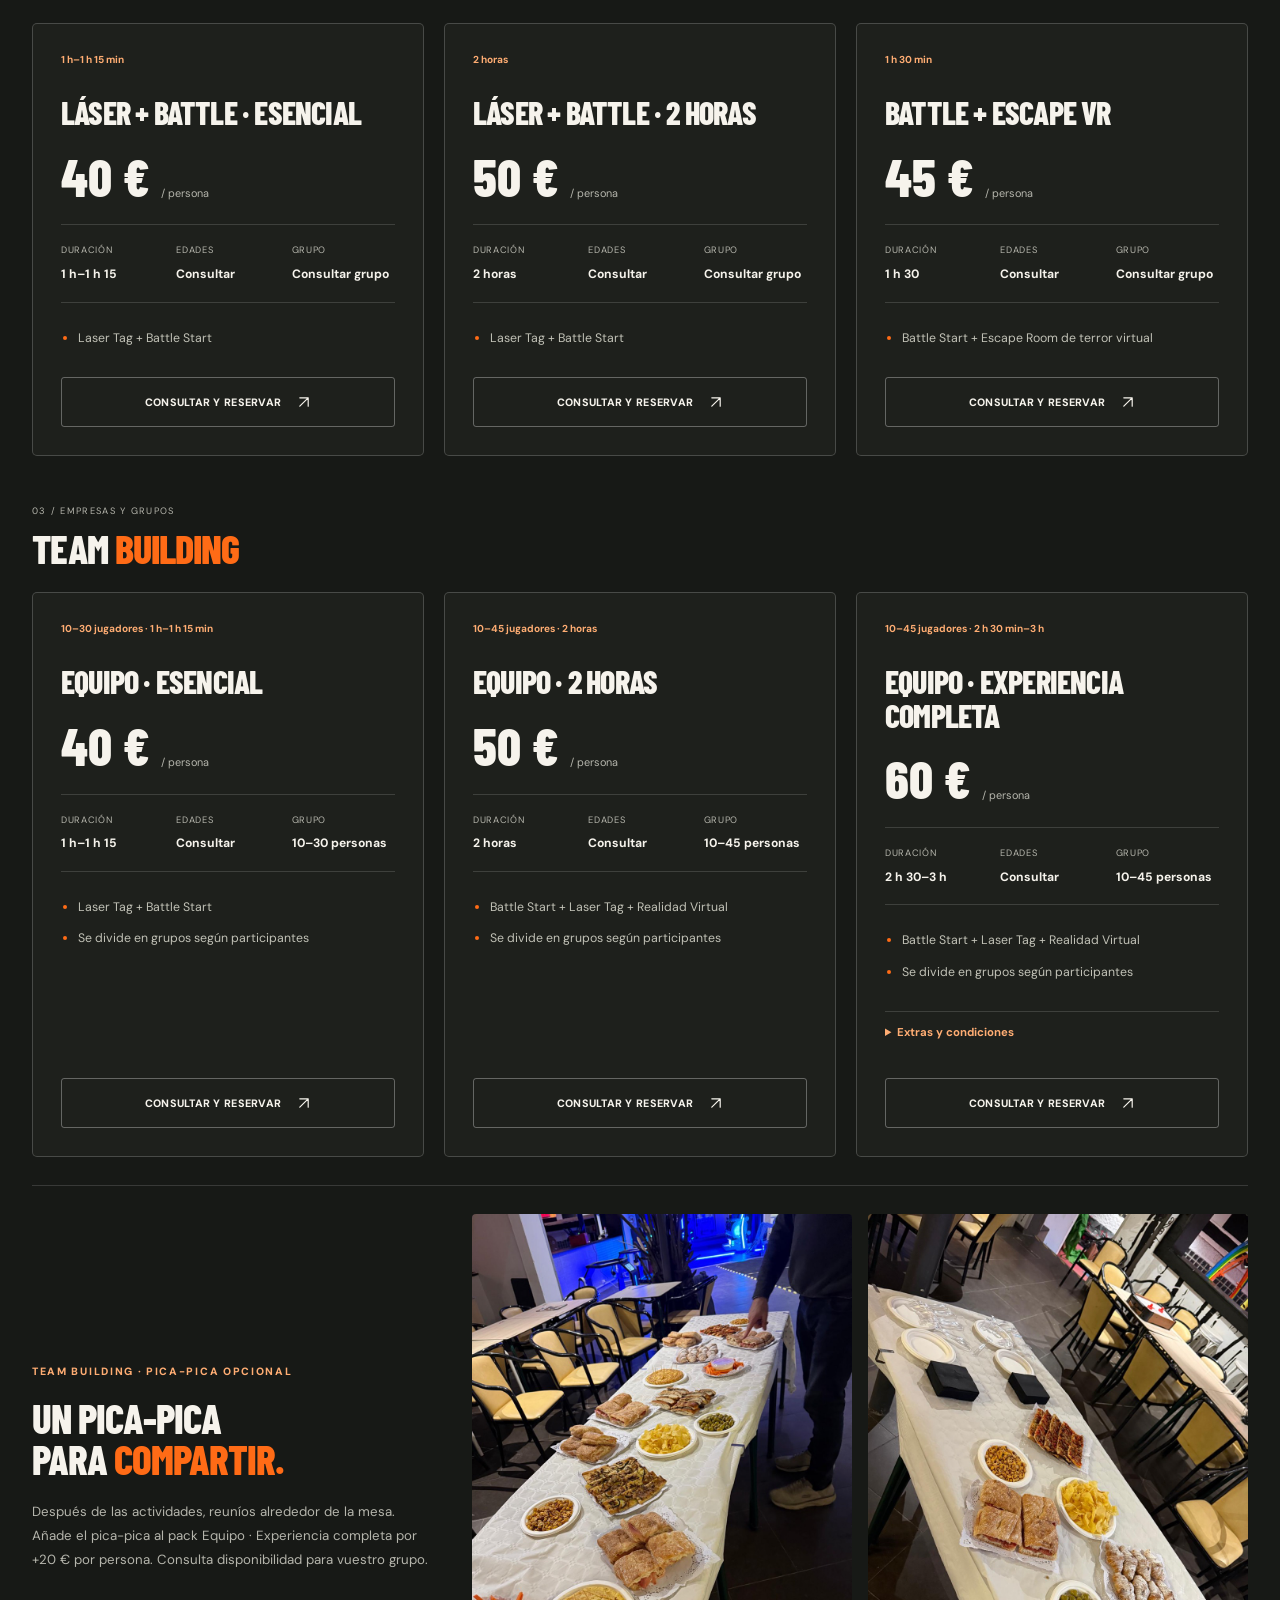
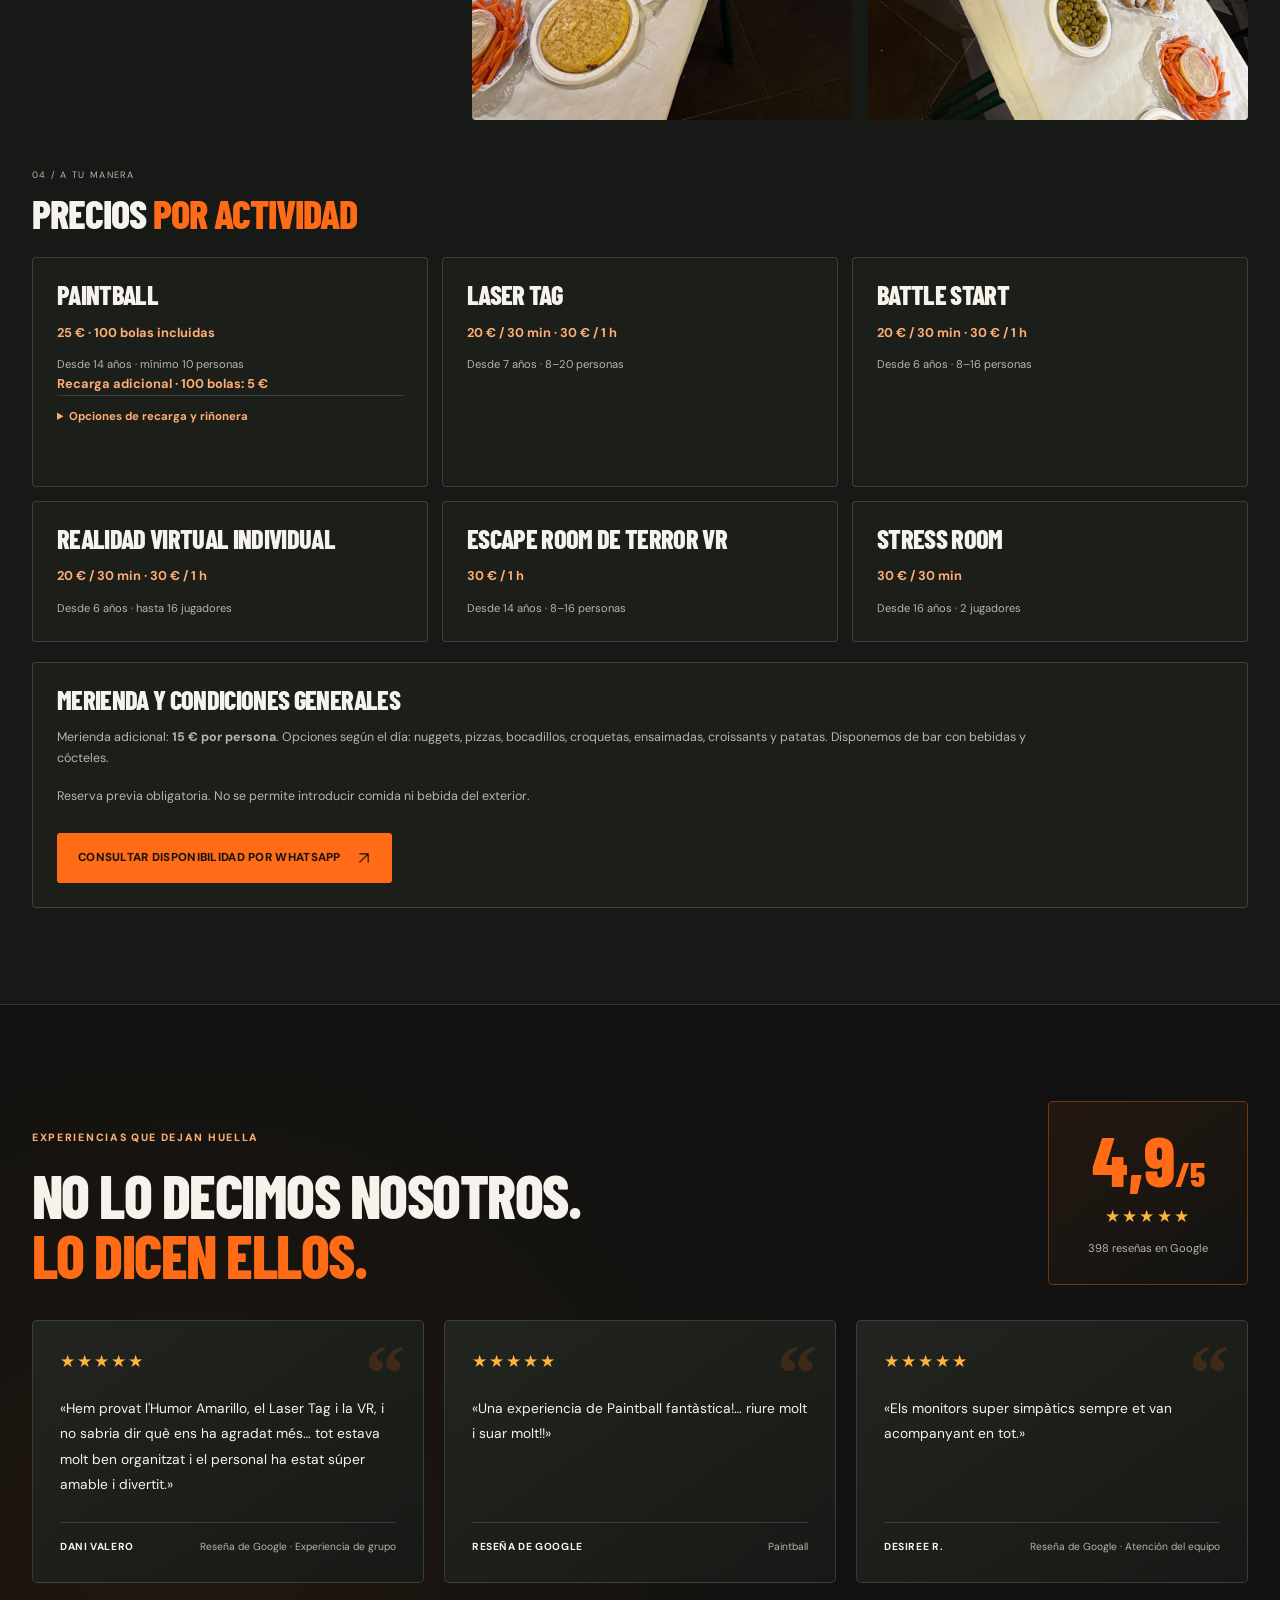
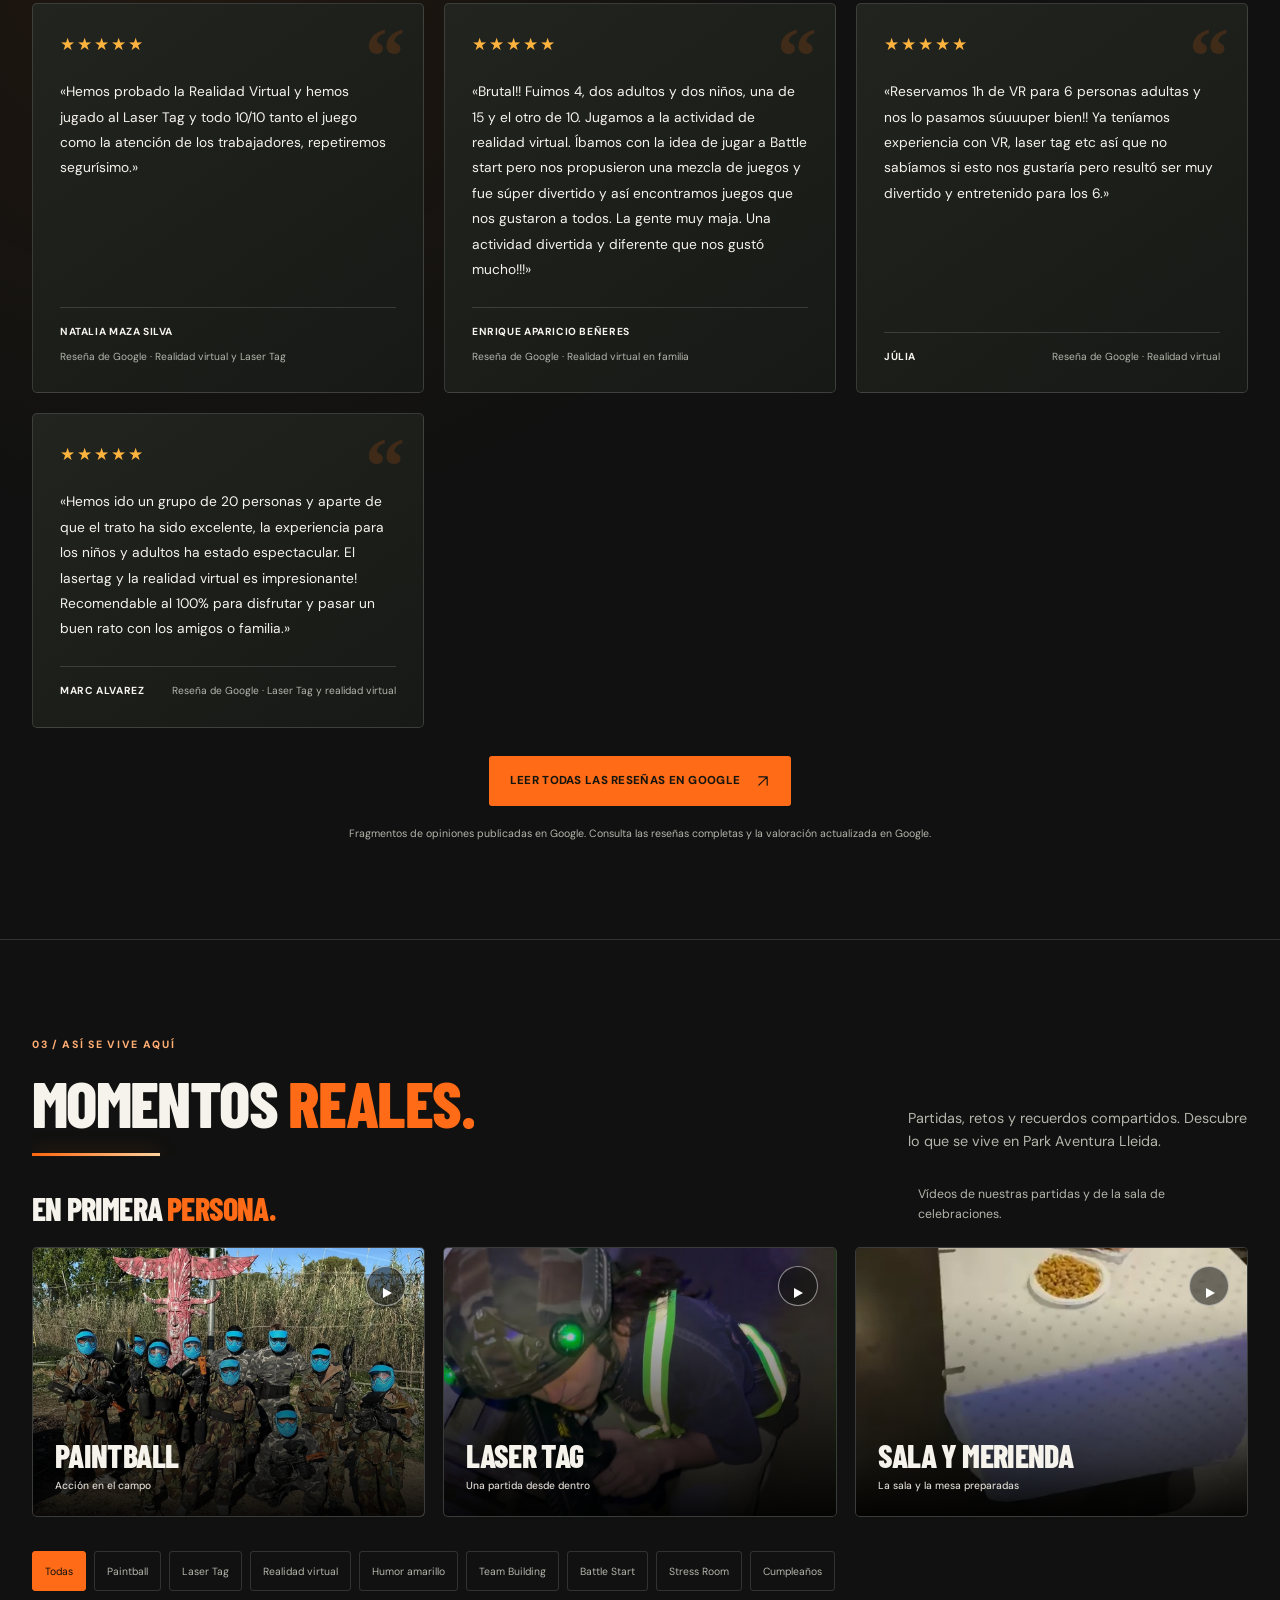
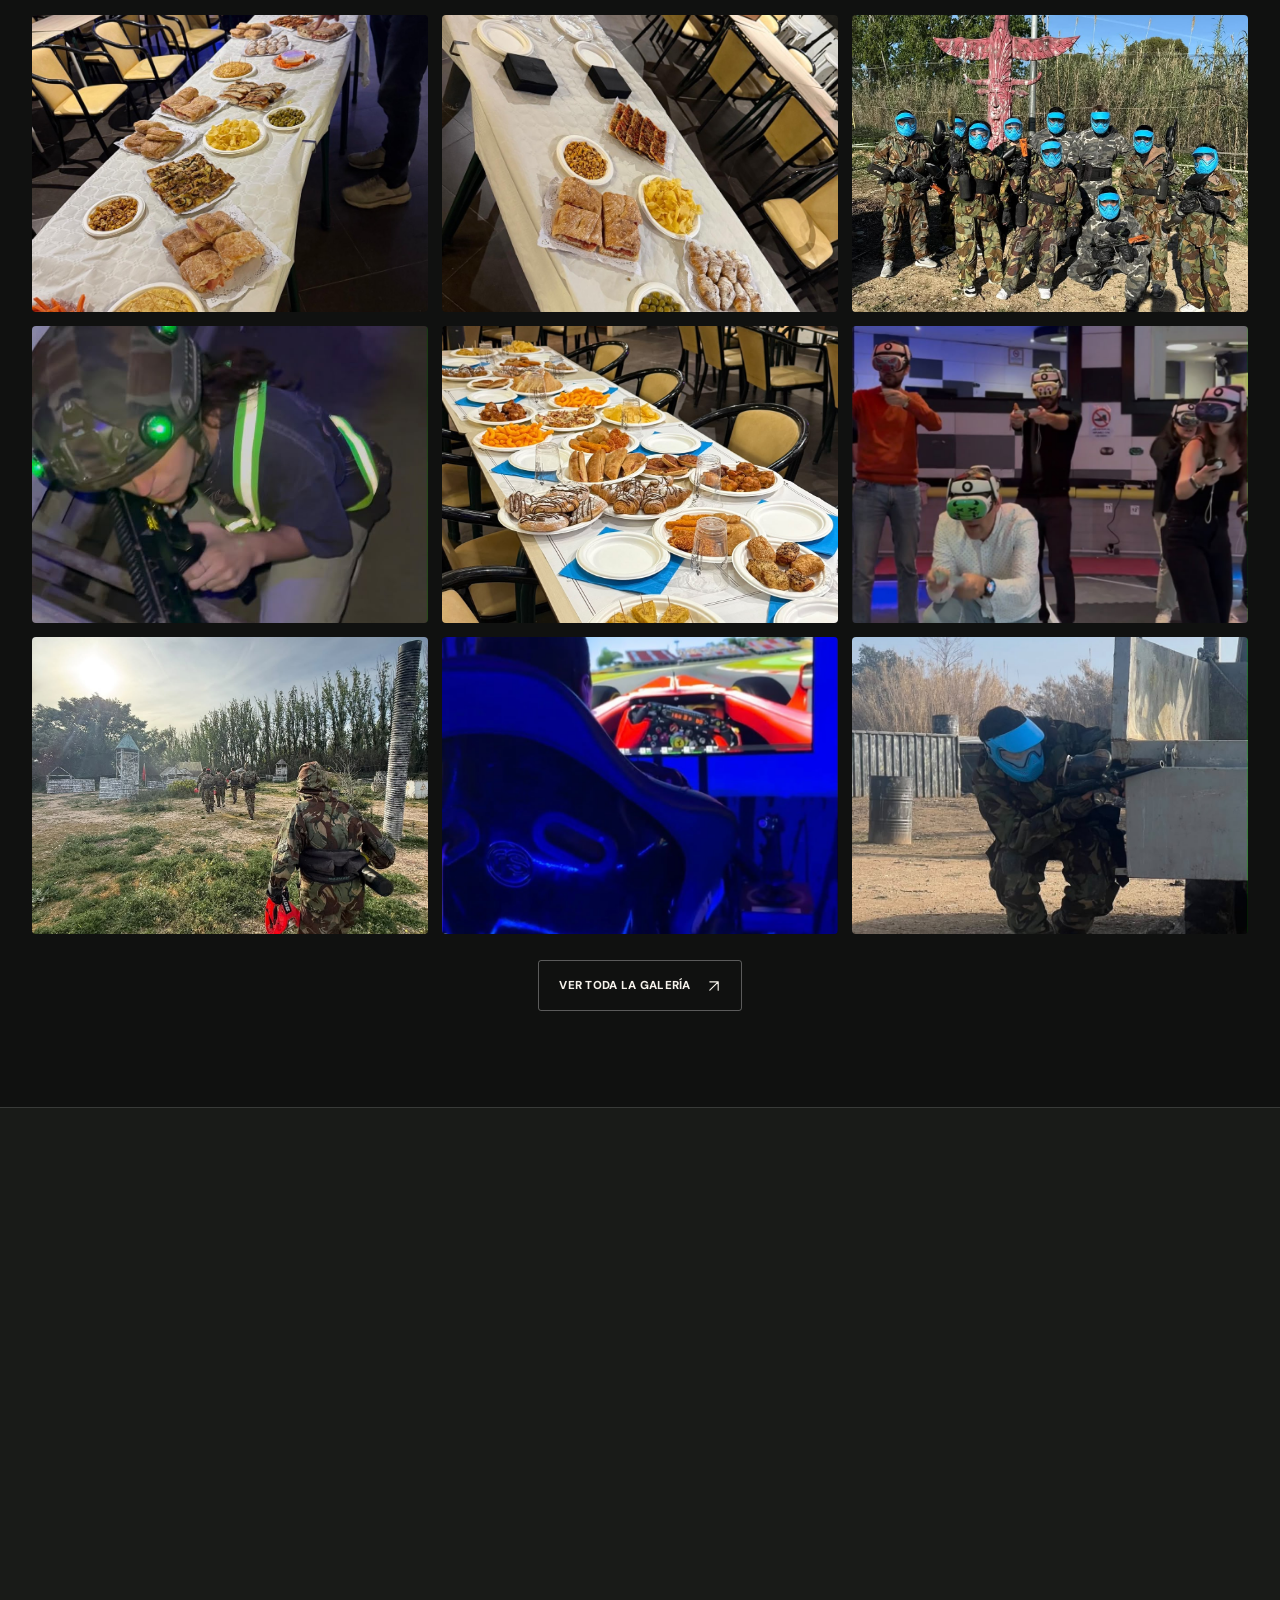
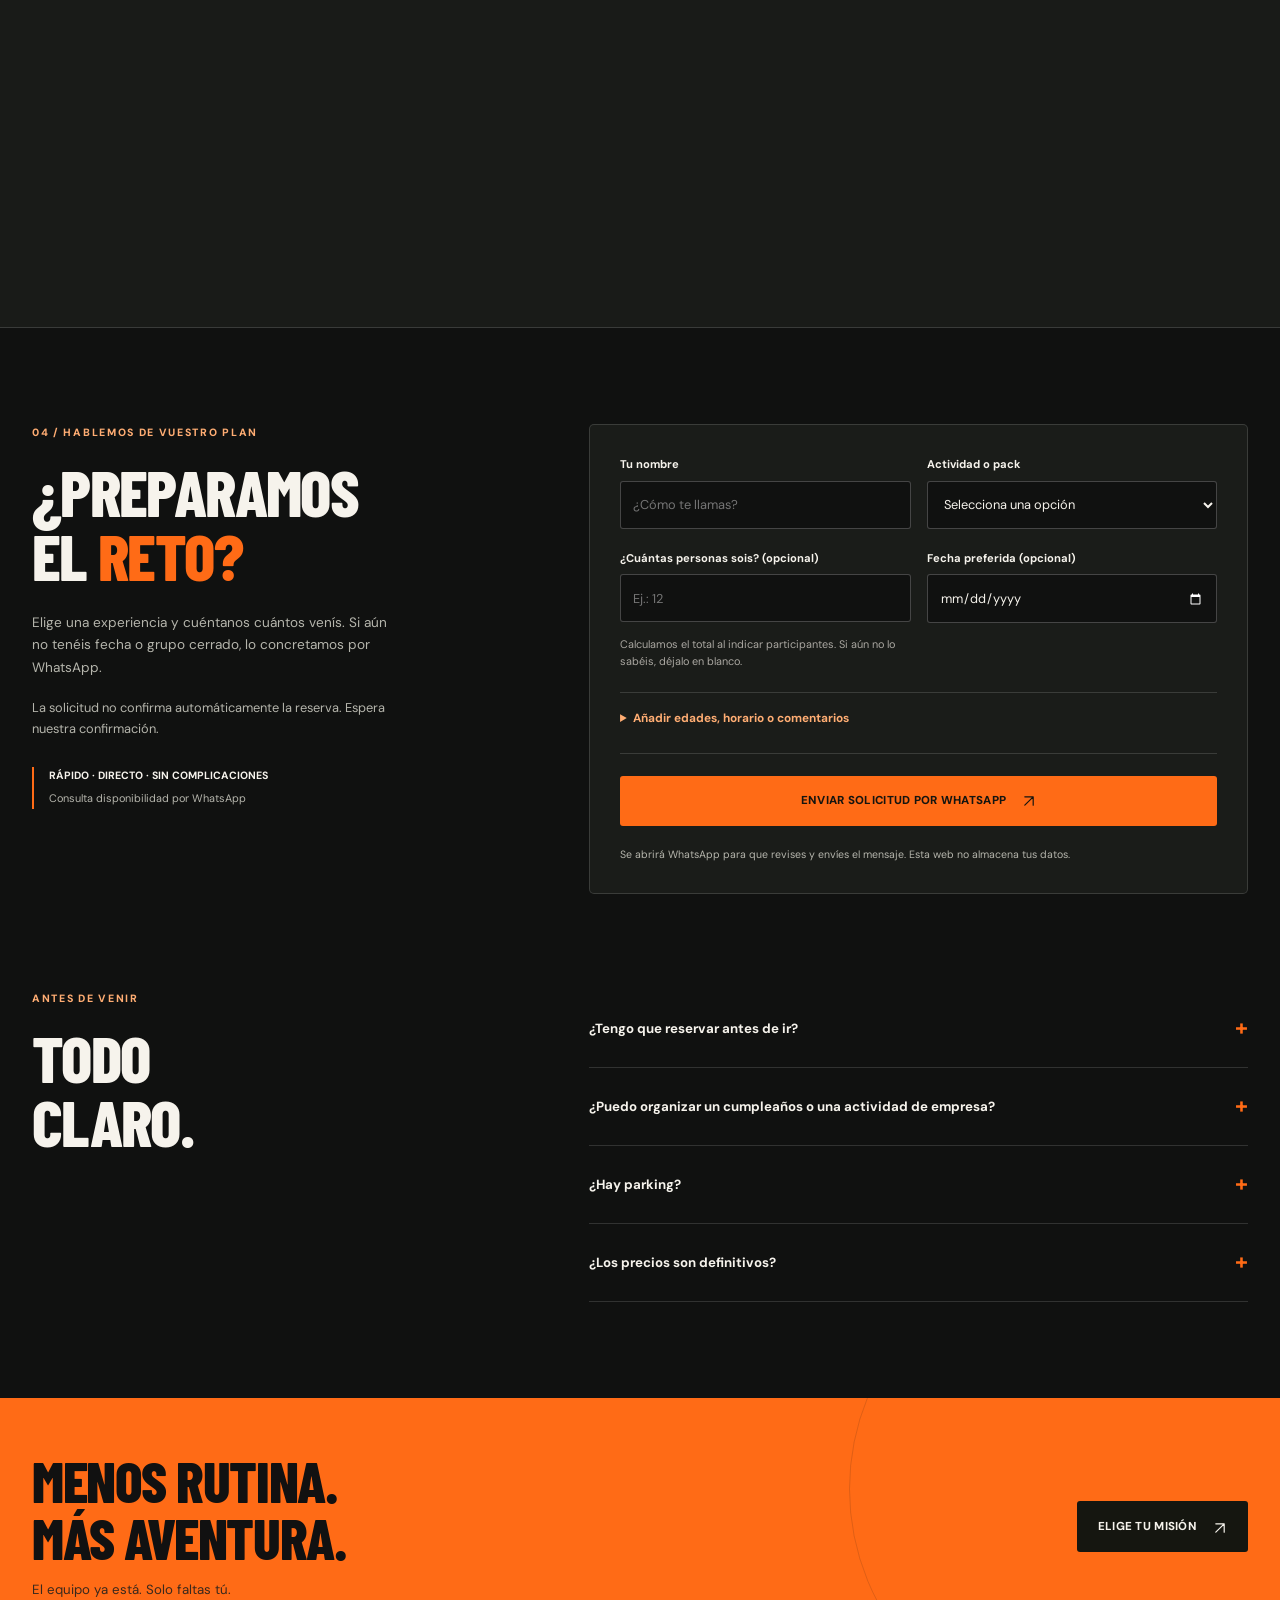
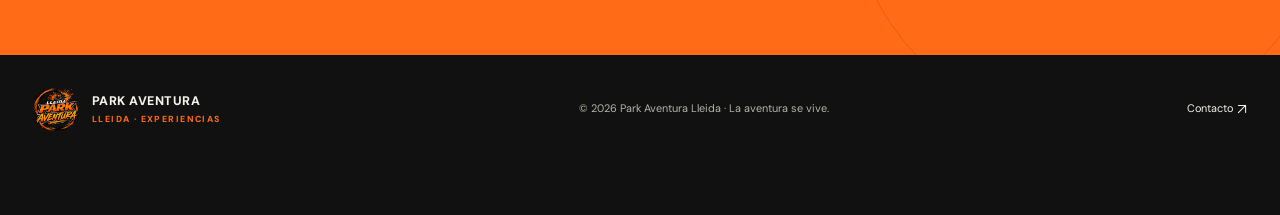
==== commit de253def: "Completar actividades de portada y ampliar información de parking" ====
--- a/index.html
+++ b/index.html
@@ -42,7 +42,7 @@
 
 <section class="chapter impact-hero" id="inicio" data-chapter-page="0">
 <div class="chapter-inner impact-layout">
-<div class="impact-copy"><span class="chapter-label">LLEIDA · ACTIVIDADES Y CELEBRACIONES</span><h1>PARK <br>AVENTURA<br><span class="orange">LLEIDA.</span></h1><p class="hero-slogan">SIN LÍMITES. <span class="orange">SOLO AVENTURA.</span></p><p>Paintball, láser y realidad virtual. Cumpleaños, amigos y equipos: elige vuestro plan y nosotros os ayudamos a organizarlo.</p></div>
+<div class="impact-copy"><span class="chapter-label">LLEIDA · ACTIVIDADES Y CELEBRACIONES</span><h1>PARK <br>AVENTURA<br><span class="orange">LLEIDA.</span></h1><p class="hero-slogan">SIN LÍMITES. <span class="orange">SOLO AVENTURA.</span></p><p>Paintball, Laser Tag, Battle Start (realidad virtual), Humor Amarillo, Team Building, Stress Room y Escape Rooms. Cumpleaños, amigos y equipos: elige vuestro plan y nosotros os ayudamos a organizarlo.</p></div>
 <div class="impact-scene" id="paintballScene">
 <div class="impact-photo impact-after" role="img" aria-label="Impacto de paintball con salpicadura de pintura naranja"></div>
 <video class="impact-video" id="paintballImpactVideo" muted playsinline preload="auto" disablepictureinpicture aria-hidden="true"><source src="/assets/paintball-impact.mp4" type="video/mp4"></video>
@@ -138,7 +138,7 @@
 </section>
 <section class="section location" id="ubicacion"><div class="wrap location-grid"><div class="location-copy reveal"><span class="eyebrow">Tu punto de partida</span><h2>LA AVENTURA<br>ESTÁ EN <span class="orange">LLEIDA.</span></h2><p>Estamos en la avenida Alcalde Rovira Roure. Reserva con antelación para que podamos preparar tu experiencia.</p><div class="contact">
 <div class="contact-row"><span class="contact-icon">⌖</span><div><strong>Dirección · toca para abrir el mapa</strong><a class="address-link" href="https://maps.app.goo.gl/mMU25PCDs13XmDGw5" target="_blank" rel="noopener">Av. Alcalde Rovira Roure, 214, 25198 Lleida <svg class="icon-arrow" viewBox="0 0 20 20" width="16" height="16" fill="none" aria-hidden="true" focusable="false"><path d="M4 16 16 4M4 4h12v12" stroke="currentColor" stroke-width="1.7" stroke-linecap="round" stroke-linejoin="round"/></svg></a></div></div>
-<div class="contact-row"><span class="contact-icon">P</span><div><strong>Parking gratuito</strong><span>Parking gratuito disponible para todos nuestros clientes.</span></div></div>
+<div class="contact-row"><span class="contact-icon">P</span><div><strong>Parking gratuito</strong><span>Parking gratuito disponible para todos nuestros clientes, también para caravanas y autobuses.</span></div></div>
 <div class="contact-row"><span class="contact-icon">◷</span><div><strong>Horario</strong><span>Todos los días, 10:00–22:00 · con reserva previa</span></div></div>
 <div class="contact-row"><span class="contact-icon">☎</span><div><strong>Teléfono</strong><a href="tel:+34722146640">722 146 640</a></div></div>
 <div class="contact-row"><span class="contact-icon">✉</span><div><strong>Email</strong><a href="mailto:parkaventuralleida@gmail.com">parkaventuralleida@gmail.com</a></div></div>
@@ -151,7 +151,7 @@
 
 <div class="field"><label for="date">Fecha preferida (opcional)</label><input id="date" name="date" type="date"></div><div class="field"><label for="time">Franja horaria</label><select id="time" name="time"><option value="">Flexible</option><option>Mañana (10:00–13:00)</option><option>Mediodía (13:00–16:00)</option><option>Tarde (16:00–19:00)</option><option>Noche (19:00–22:00)</option></select></div>
 <div class="field full"><label for="details">Detalles adicionales (opcional)</label><textarea id="details" name="details" placeholder="Cumpleaños, edades, preferencias o dudas…"></textarea></div><button class="btn primary" type="submit">Enviar solicitud por WhatsApp <svg class="icon-arrow" viewBox="0 0 20 20" width="16" height="16" fill="none" aria-hidden="true" focusable="false"><path d="M4 16 16 4M4 4h12v12" stroke="currentColor" stroke-width="1.7" stroke-linecap="round" stroke-linejoin="round"/></svg></button><p class="fine">Se abrirá WhatsApp para que revises y envíes el mensaje. Esta web no almacena tus datos.</p></form></div></section>
-<section class="section faq" style="padding-top:0"><div class="wrap faq-grid"><div class="reveal"><span class="eyebrow">Antes de venir</span><h2>TODO<br>CLARO.</h2></div><div class="reveal d1"><details><summary>¿Tengo que reservar antes de ir?</summary><p>Sí, el horario indicado es con reserva previa. Contacta por WhatsApp para confirmar disponibilidad y duración.</p></details><details><summary>¿Puedo organizar un cumpleaños o una actividad de empresa?</summary><p>Sí. Hay opciones para cumpleaños, amigos, familias y empresas. Cuéntanos el tamaño del grupo y qué experiencia buscáis.</p></details><details><summary>¿Hay parking?</summary><p>Sí. Disponemos de parking gratuito para nuestros clientes para que puedas venir y disfrutar de tu experiencia con comodidad.</p></details><details><summary>¿Los precios son definitivos?</summary><p>Los precios son orientativos según las tarifas publicadas. Confirma el precio final y las condiciones al consultar.</p></details></div></div></section>
+<section class="section faq" style="padding-top:0"><div class="wrap faq-grid"><div class="reveal"><span class="eyebrow">Antes de venir</span><h2>TODO<br>CLARO.</h2></div><div class="reveal d1"><details><summary>¿Tengo que reservar antes de ir?</summary><p>Sí, el horario indicado es con reserva previa. Contacta por WhatsApp para confirmar disponibilidad y duración.</p></details><details><summary>¿Puedo organizar un cumpleaños o una actividad de empresa?</summary><p>Sí. Hay opciones para cumpleaños, amigos, familias y empresas. Cuéntanos el tamaño del grupo y qué experiencia buscáis.</p></details><details><summary>¿Hay parking?</summary><p>Sí. Disponemos de parking gratuito para nuestros clientes para que puedas venir y disfrutar de tu experiencia con comodidad. También disponemos de espacio para caravanas y autobuses.</p></details><details><summary>¿Los precios son definitivos?</summary><p>Los precios son orientativos según las tarifas publicadas. Confirma el precio final y las condiciones al consultar.</p></details></div></div></section>
 <section class="final-cta"><div class="wrap final-cta-inner"><div><h2>MENOS RUTINA.<br>MÁS AVENTURA.</h2><p>El equipo ya está. Solo faltas tú.</p></div><a class="btn" href="#reservar">Elige tu misión <span class="arrow"><svg class="icon-arrow" viewBox="0 0 20 20" width="16" height="16" fill="none" aria-hidden="true" focusable="false"><path d="M4 16 16 4M4 4h12v12" stroke="currentColor" stroke-width="1.7" stroke-linecap="round" stroke-linejoin="round"/></svg></span></a></div></section>
 </main>
 <div class="activity-info-modal" id="activityInfoModal" aria-hidden="true" role="dialog" aria-modal="true" aria-labelledby="activityInfoTitle"><div class="activity-info-backdrop" data-close-info></div><div class="activity-info-panel"><button class="activity-info-close" type="button" data-close-info aria-label="Cerrar">×</button><span class="eyebrow">Park Aventura Lleida · Información</span><h2 id="activityInfoTitle">Actividad</h2><p id="activityInfoDescription"></p><div class="activity-info-prices" id="activityInfoPrices"></div><p class="activity-info-note" id="activityInfoNote"></p><a class="btn primary" href="#reservar">CONSULTAR Y RESERVAR <svg class="icon-arrow" viewBox="0 0 20 20" width="16" height="16" fill="none" aria-hidden="true" focusable="false"><path d="M4 16 16 4M4 4h12v12" stroke="currentColor" stroke-width="1.7" stroke-linecap="round" stroke-linejoin="round"/></svg></a></div></div><div class="video-modal" id="activityVideoModal" aria-hidden="true" role="dialog" aria-modal="true" aria-labelledby="videoModalTitle"><div class="video-modal-backdrop" data-close-video></div><div class="video-modal-panel"><button class="video-modal-close" type="button" aria-label="Cerrar" data-close-video>×</button><div class="video-placeholder" id="videoPlaceholder"><div class="video-placeholder-mark">▶</div><span class="eyebrow">Park Aventura Lleida</span><h3 id="videoModalTitle">Paintball</h3><p id="videoPlaceholderText">Muy pronto podrás ver aquí el vídeo de esta experiencia.</p><span class="video-coming" id="videoComingLabel">VÍDEO PRÓXIMAMENTE</span></div><div class="video-playback" id="videoPlayback" hidden><div class="video-playback-header"><span class="eyebrow">PARK AVENTURA LLEIDA · VER EXPERIENCIA</span><strong id="videoPlayingTitle">EXPERIENCIA</strong></div><video id="experienceVideo" playsinline controls preload="none" aria-label="Vídeo de la experiencia"></video></div><div class="video-modal-footer"><p>Descubre todos los detalles y prepara tu aventura.</p><a class="btn primary" href="#reservar" id="videoReserveLink">Consultar y reservar <svg class="icon-arrow" viewBox="0 0 20 20" width="16" height="16" fill="none" aria-hidden="true" focusable="false"><path d="M4 16 16 4M4 4h12v12" stroke="currentColor" stroke-width="1.7" stroke-linecap="round" stroke-linejoin="round"/></svg></a></div></div></div>
